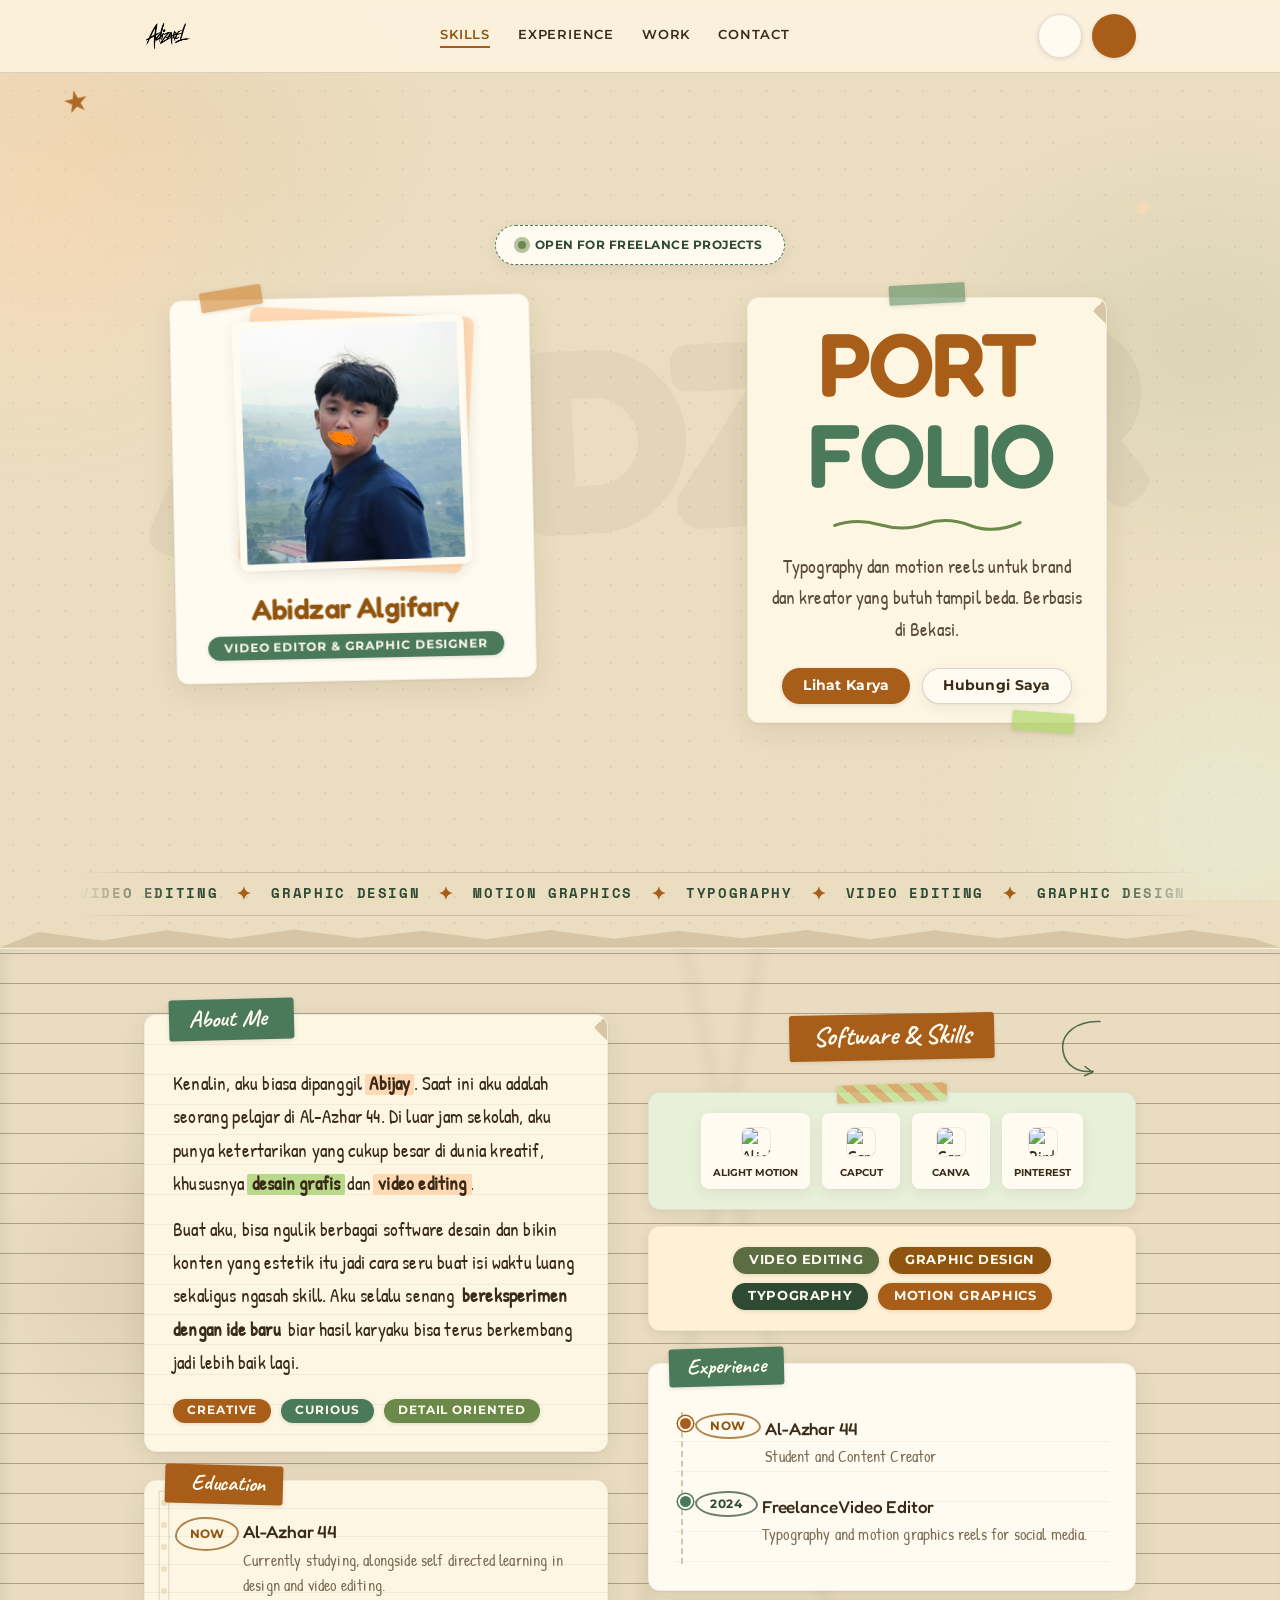
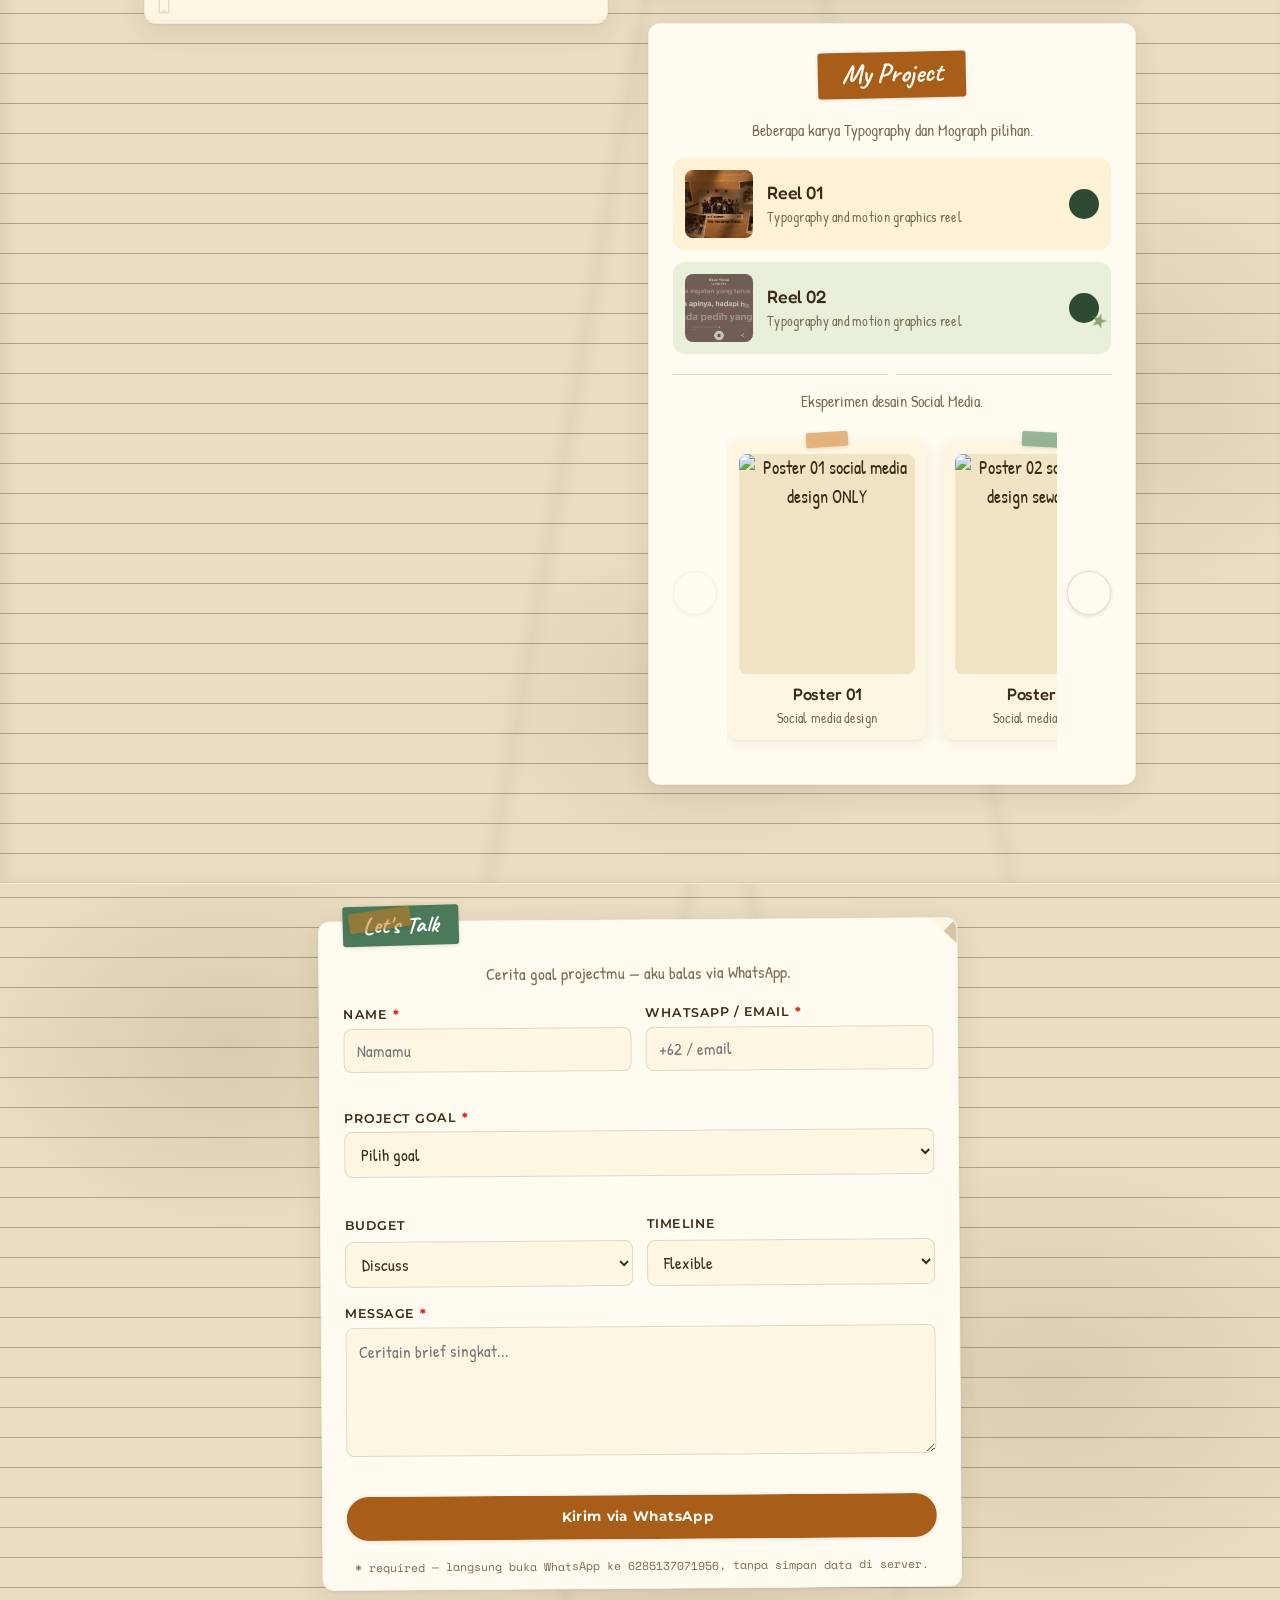
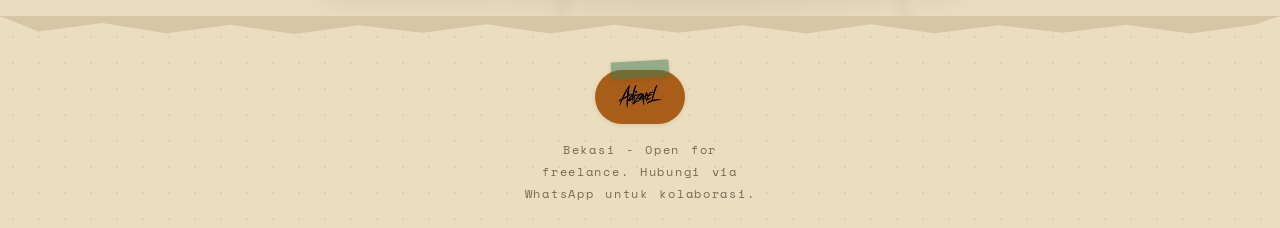
==== index.html @ 6d703d77 "Added Poster 04 & 05" ====
<!DOCTYPE html>
<html lang="id">
<head>
    <meta charset="UTF-8">
    <meta name="viewport" content="width=device-width, initial-scale=1.0">
    <title>Portofolio | Abidzar Algifary - Video Editor & Graphic Designer</title>
    <meta name="description" content="Abidzar Algifary (Abijay) - Video Editor & Graphic Designer, pelajar Al-Azhar 44. Portofolio typography, motion graphics, dan desain grafis. Open for freelance projects.">
    <meta name="theme-color" content="#EFE1C2">
    <meta property="og:title" content="Abidzar Algifary - Video Editor & Graphic Designer">
    <meta property="og:description" content="Typography, motion graphics, dan desain grafis pilihan oleh Abidzar Algifary.">
    <meta property="og:image" content="Asset/IMG_4270.jpeg">
    <meta property="og:type" content="website">

    <link rel="preconnect" href="https://fonts.googleapis.com">
    <link rel="preconnect" href="https://fonts.gstatic.com" crossorigin>
    <link href="https://fonts.googleapis.com/css2?family=Fredoka:wght@500;600;700&family=Caveat:wght@600;700&family=Patrick+Hand&family=Montserrat:wght@600;700;800&family=Space+Mono:wght@400;700&display=swap" rel="stylesheet">
    <script src="https://unpkg.com/@phosphor-icons/web"></script>
    <link rel="stylesheet" href="style.css">
    <link rel="preload" as="image" href="Asset/IMG_4270.jpeg" fetchpriority="high">
    <script>
    (function(){
      try{
        var stored = localStorage.getItem('adizarel-theme');
        var sysDark = window.matchMedia('(prefers-color-scheme: dark)').matches;
        var theme = stored || (sysDark ? 'dark' : 'light');
        document.documentElement.setAttribute('data-theme', theme);
        var meta = document.querySelector('meta[name="theme-color"]');
        if(meta) meta.setAttribute('content', theme === 'dark' ? '#1A1814' : '#EFE1C2');
      }catch(e){}
    })();
    </script>
</head>
<body>
    <a href="#main" class="skip-link">Lewati ke konten utama</a>
    <div id="navSentinel" aria-hidden="true"></div>

    <!-- NAVIGATION -->
    <header class="site-nav" id="siteNav">
        <div class="nav-inner">
            <a href="#hero" class="nav-logo" aria-label="Beranda Adizarel"><img src="Asset/logo.png" alt="Adizarel" width="120" height="28" loading="eager" decoding="async"></a>
            <nav class="nav-links" aria-label="Navigasi utama">
                <a href="#skills" class="nav-link active" data-nav="skills">Skills</a>
                <a href="#experience" class="nav-link" data-nav="experience">Experience</a>
                <a href="#work" class="nav-link" data-nav="work">Work</a>
                <a href="#contact" class="nav-link" data-nav="contact">Contact</a>
            </nav>
            <div class="nav-actions">
                <button class="theme-toggle" id="themeToggle" type="button" aria-label="Toggle dark mode" aria-pressed="false">
                    <i class="ph ph-moon icon-moon" aria-hidden="true"></i>
                    <i class="ph ph-sun icon-sun" aria-hidden="true"></i>
                </button>
                <a class="nav-contact-btn" href="https://wa.me/6285137071956" target="_blank" rel="noopener noreferrer" aria-label="Chat on WhatsApp">
                    <i class="ph-fill ph-whatsapp-logo" aria-hidden="true"></i>
                </a>
            </div>
        </div>
    </header>

    <!-- HERO -->
    <section class="hero" id="hero" aria-labelledby="heroTitle">
        <div class="hero-bg-text" aria-hidden="true">ABIDZAR</div>
        <span class="deco-star deco-star-a" aria-hidden="true"></span>
        <span class="deco-star deco-star-hero" aria-hidden="true"></span>

        <div class="hero-badge"><span class="pulse-dot" aria-hidden="true"></span><span>Open for Freelance Projects</span></div>

        <div class="hero-inner">
            <div class="profile-card">
                <i class="ph-fill ph-paperclip deco-paperclip" aria-hidden="true"></i>
                <div class="photo-layers">
                    <div class="photo-frame frame-1" aria-hidden="true"></div>
                    <div class="photo-frame frame-3">
                        <img src="Asset/IMG_4270.jpeg" alt="Abidzar Algifary, Video Editor dan Graphic Designer" width="208" height="224" fetchpriority="high" decoding="async">
                    </div>
                </div>
                <div class="profile-info">
                    <h2 class="profile-name">Abidzar Algifary</h2>
                    <p class="profile-role">Video Editor & Graphic Designer</p>
                </div>
                <div class="tape-deco" aria-hidden="true"></div>
            </div>

            <div class="portfolio-card">
                <i class="ph-fill ph-push-pin deco-pushpin portfolio-pin" aria-hidden="true"></i>
                <div class="title-tape tape-tl" aria-hidden="true"></div>
                <h1 class="hero-title" id="heroTitle">
                    <span class="line1">PORT</span>
                    <span class="line2">FOLIO</span>
                </h1>
                <svg class="title-underline" viewBox="0 0 320 24" preserveAspectRatio="none" aria-hidden="true">
                    <path d="M4 14 Q 40 4, 80 13 T 156 12 T 232 14 T 316 10" />
                </svg>
                <p class="hero-sub">Typography dan motion reels untuk brand dan kreator yang butuh tampil beda. Berbasis di Bekasi.</p>
                <div class="hero-ctas">
                    <a href="#work" class="btn btn-primary">Lihat Karya</a>
                    <a href="https://wa.me/6285137071956" target="_blank" rel="noopener noreferrer" class="btn btn-ghost">Hubungi Saya</a>
                </div>
                <span class="corner-fold" aria-hidden="true"></span>
                <div class="tape-deco portfolio-tape" aria-hidden="true"></div>
            </div>
        </div>
    </section>

    <!-- SKILL MARQUEE - lives UNDER hero, not inside (pre-flight compliant) -->
    <div class="hero-marquee" aria-label="Daftar keahlian" role="region">
        <div class="marquee-track" aria-hidden="true">
            <span>Video Editing</span><span class="dot">✦</span>
            <span>Graphic Design</span><span class="dot">✦</span>
            <span>Motion Graphics</span><span class="dot">✦</span>
            <span>Typography</span><span class="dot">✦</span>
            <span>Video Editing</span><span class="dot">✦</span>
            <span>Graphic Design</span><span class="dot">✦</span>
            <span>Motion Graphics</span><span class="dot">✦</span>
            <span>Typography</span><span class="dot">✦</span>
            <span>Video Editing</span><span class="dot">✦</span>
            <span>Graphic Design</span><span class="dot">✦</span>
            <span>Motion Graphics</span><span class="dot">✦</span>
            <span>Typography</span><span class="dot">✦</span>
        </div>
    </div>

    <div class="torn-divider" aria-hidden="true"></div>

    <!-- LINED PAPER CONTENT - second section with loose-leaf background -->
    <section class="lined-paper" aria-label="Portfolio content">
    <main id="main" class="main-grid">
        <!-- KOLOM KIRI -->
        <div class="left-col">
            <section class="about-section" id="about" aria-labelledby="aboutHeading">
                <div class="about-paper">
                    <span class="corner-fold" aria-hidden="true"></span>
                    <h2 class="about-heading" id="aboutHeading">About Me <i class="ph-fill ph-pencil-simple" aria-hidden="true"></i></h2>
                    <div class="about-bio">
                        <p>Kenalin, aku biasa dipanggil <strong>Abijay</strong>. Saat ini aku adalah seorang pelajar di Al-Azhar 44. Di luar jam sekolah, aku punya ketertarikan yang cukup besar di dunia kreatif, khususnya <strong>desain grafis</strong> dan <strong>video editing</strong>.</p>
                        <p>Buat aku, bisa ngulik berbagai software desain dan bikin konten yang estetik itu jadi cara seru buat isi waktu luang sekaligus ngasah skill. Aku selalu senang <strong>bereksperimen dengan ide baru</strong> biar hasil karyaku bisa terus berkembang jadi lebih baik lagi.</p>
                    </div>
                    <div class="sticker-rail" aria-label="Karakter">
                        <span class="sticker">Creative</span>
                        <span class="sticker">Curious</span>
                        <span class="sticker">Detail oriented</span>
                    </div>
                </div>
            </section>

            <section class="education-section" id="education" aria-labelledby="eduHeading">
                <div class="edu-card">
                    <i class="ph-fill ph-push-pin deco-pushpin" aria-hidden="true"></i>
                    <h3 class="edu-heading" id="eduHeading"><i class="ph-fill ph-graduation-cap" aria-hidden="true"></i> Education</h3>
                    <div class="edu-item">
                        <span class="year">Now</span>
                        <div class="edu-detail">
                            <h5>Al-Azhar 44</h5>
                            <p>Currently studying, alongside self directed learning in design and video editing.</p>
                        </div>
                    </div>
                </div>
            </section>
        </div>

        <!-- KOLOM KANAN -->
        <div class="right-col">
            <section class="skills-section" id="skills" aria-labelledby="skillsHeading">
                <svg class="doodle-arrow-skills" viewBox="0 0 90 110" aria-hidden="true">
                    <path d="M78 6 C 40 4, 8 26, 14 58 C 18 82, 40 96, 66 92" />
                    <path d="M52 84 L 65 94 L 51 100" />
                </svg>
                <h2 class="section-title" id="skillsHeading">Software & Skills</h2>
                <div class="skills-bubbles">
                    <span class="washi-strip washi-strip-skills" aria-hidden="true"></span>
                    <div class="bubble bubble-software">
                        <div class="soft-item">
                            <div class="soft-icon"><img src="https://is1-ssl.mzstatic.com/image/thumb/Purple221/v4/8c/3b/7c/8c3b7ce9-68ef-ca83-9be6-8a4d3a54fbd3/AppIcon-0-0-1x_U007emarketing-0-5-0-0-0-0-85-220.png/512x512bb.jpg" alt="Alight Motion" width="28" height="28" loading="lazy" decoding="async"></div>
                            <span>Alight Motion</span>
                        </div>
                        <div class="soft-item">
                            <div class="soft-icon"><img src="https://is1-ssl.mzstatic.com/image/thumb/Purple211/v4/84/54/a1/8454a15f-5543-6c27-e18e-bf31712c9410/AppIcon-0-0-1x_U007emarketing-0-8-0-85-220.png/512x512bb.jpg" alt="CapCut" width="28" height="28" loading="lazy" decoding="async"></div>
                            <span>CapCut</span>
                        </div>
                        <div class="soft-item">
                            <div class="soft-icon"><img src="https://is1-ssl.mzstatic.com/image/thumb/Purple221/v4/78/26/b6/7826b612-9973-e381-1b11-f7fe8ec24f4e/AppIcon-0-0-1x_U007epad-0-11-0-85-220.png/512x512bb.jpg" alt="Canva" width="28" height="28" loading="lazy" decoding="async"></div>
                            <span>Canva</span>
                        </div>
                        <div class="soft-item">
                            <div class="soft-icon"><img src="https://is1-ssl.mzstatic.com/image/thumb/Purple221/v4/ad/6d/aa/ad6daaaf-2e46-7dec-0ee6-0e82251c35fb/AppIcon-0-0-1x_U007epad-0-1-0-0-0-85-220.png/512x512bb.jpg" alt="Pinterest" width="28" height="28" loading="lazy" decoding="async"></div>
                            <span>Pinterest</span>
                        </div>
                    </div>
                    <div class="bubble bubble-skill">
                        <span class="skill-tag tag-green-mid">Video Editing</span>
                        <span class="skill-tag tag-orange-deep">Graphic Design</span>
                        <span class="skill-tag tag-green-deep">Typography</span>
                        <span class="skill-tag tag-orange">Motion Graphics</span>
                    </div>
                </div>
            </section>

            <section class="experience-section" id="experience" aria-labelledby="expHeading">
                <div class="clipboard">
                    <div class="board-inner">
                        <h2 class="board-heading" id="expHeading">Experience</h2>
                        <div class="experience-list">
                            <div class="exp-item">
                                <span class="exp-year">Now</span>
                                <div class="exp-desc">
                                    <h5>Al-Azhar 44</h5>
                                    <p>Student and Content Creator</p>
                                </div>
                            </div>
                            <div class="exp-item">
                                <span class="exp-year">2024</span>
                                <div class="exp-desc">
                                    <h5>Freelance Video Editor</h5>
                                    <p>Typography and motion graphics reels for social media.</p>
                                </div>
                            </div>
                        </div>
                    </div>
                </div>
            </section>

            <section class="work-section" id="work" aria-labelledby="workHeading">
                <span class="deco-star deco-star-b" aria-hidden="true"></span>
                <div class="work-stack">
                    <h2 class="section-title" id="workHeading">My Project</h2>
                    <p class="work-sub">Beberapa karya Typography dan Mograph pilihan.</p>

                    <a class="work-entry tint-orange" href="https://www.instagram.com/reel/DZ91lYPSzGQ/?igsh=MTM0b3F3dnptODZ0eQ==" target="_blank" rel="noopener noreferrer" aria-label="Buka Reel 01 di Instagram">
                        <div class="work-thumb">
                            <img src="Asset/quality_restoration_20260708092438672.png" alt="Thumbnail Reel 01 dengan tipografi bergerak" width="68" height="68" loading="lazy">
                            <div class="play-mark" aria-hidden="true"><i class="ph-fill ph-play"></i></div>
                        </div>
                        <div class="work-info">
                            <h5>Reel 01</h5>
                            <p>Typography and motion graphics reel</p>
                        </div>
                        <div class="work-go" aria-hidden="true"><i class="ph-bold ph-arrow-up-right"></i></div>
                    </a>

                    <a class="work-entry tint-army" href="https://www.instagram.com/reel/DRuWwDMkt60/?igsh=MTFzaDU4YmZkZDhsdQ==" target="_blank" rel="noopener noreferrer" aria-label="Buka Reel 02 di Instagram">
                        <div class="work-thumb">
                            <img src="Asset/quality_restoration_20260708093216566.png" alt="Thumbnail Reel 02 dengan tipografi bergerak" width="68" height="68" loading="lazy">
                            <div class="play-mark" aria-hidden="true"><i class="ph-fill ph-play"></i></div>
                        </div>
                        <div class="work-info">
                            <h5>Reel 02</h5>
                            <p>Typography and motion graphics reel</p>
                        </div>
                        <div class="work-go" aria-hidden="true"><i class="ph-bold ph-arrow-up-right"></i></div>
                    </a>

                    <div class="stack-divider" aria-hidden="true"></div>
                    <p class="work-sub">Eksperimen desain Social Media.</p>

                    <div class="poster-gallery-wrap">
                        <button type="button" class="gallery-arrow gallery-prev" aria-label="Previous poster"><i class="ph-bold ph-caret-left" aria-hidden="true"></i></button>
                        <div class="poster-gallery" id="posterGallery" role="list" aria-label="Galeri poster">
                            <button type="button" class="poster-card tint-cream" role="listitem" aria-label="Perbesar Poster 01">
                                <span class="mini-tape" aria-hidden="true"></span>
                                <div class="work-thumb"><img src="Asset/ONLY.png" alt="Poster 01 social media design ONLY" width="200" height="250" loading="lazy"></div>
                                <div class="work-info">
                                    <h5>Poster 01</h5>
                                    <p>Social media design</p>
                                </div>
                            </button>
                            <button type="button" class="poster-card tint-orange" role="listitem" aria-label="Perbesar Poster 02">
                                <span class="mini-tape" aria-hidden="true"></span>
                                <div class="work-thumb"><img src="Asset/SEWA_MOBIL.png" alt="Poster 02 social media design sewa mobil" width="200" height="250" loading="lazy"></div>
                                <div class="work-info">
                                    <h5>Poster 02</h5>
                                    <p>Social media design</p>
                                </div>
                            </button>
                            <button type="button" class="poster-card tint-army" role="listitem" aria-label="Perbesar Poster 03">
                                <span class="mini-tape" aria-hidden="true"></span>
                                <div class="work-thumb"><img src="Asset/SEAN.png" alt="Poster 03 social media design SEAN" width="200" height="250" loading="lazy"></div>
                                <div class="work-info">
                                    <h5>Poster 03</h5>
                                    <p>Social media design</p>
                                </div>
                            </button>
                            <button type="button" class="poster-card tint-cream" role="listitem" aria-label="Perbesar Poster 04">
                                <span class="mini-tape" aria-hidden="true"></span>
                                <div class="work-thumb"><img src="Asset/Arap.png" alt="Poster 04 social media design dengan tipografi Arap" width="200" height="250" loading="lazy"></div>
                                <div class="work-info">
                                    <h5>Poster 04</h5>
                                    <p>Social media design</p>
                                </div>
                            </button>
                            <button type="button" class="poster-card tint-orange" role="listitem" aria-label="Perbesar Poster 05">
                                <span class="mini-tape" aria-hidden="true"></span>
                                <div class="work-thumb"><img src="Asset/quality_restoration_20260707183213934.jpeg" alt="Poster 05 social media design" width="200" height="250" loading="lazy"></div>
                                <div class="work-info">
                                    <h5>Poster 05</h5>
                                    <p>Social media design</p>
                                </div>
                            </button>
                        </div>
                        <button type="button" class="gallery-arrow gallery-next" aria-label="Next poster"><i class="ph-bold ph-caret-right" aria-hidden="true"></i></button>
                    </div>
                </div>
            </section>
        </div>
    </main>
    </section>

    <!-- CONTACT - second-last, WhatsApp handoff -->
    <section class="contact-section" id="contact" aria-labelledby="contactHeading">
        <div class="contact-card">
            <span class="corner-fold" aria-hidden="true"></span>
            <h2 class="contact-heading" id="contactHeading">Let's Talk</h2>
            <p class="contact-sub">Cerita goal projectmu — aku balas via WhatsApp.</p>
            <form id="contactForm" novalidate>
                <div class="form-row">
                    <label class="form-field"><span class="field-label">Name <span class="required" aria-hidden="true">*</span></span>
                        <input type="text" name="name" required autocomplete="name" placeholder="Namamu">
                        <span class="field-error" data-error="name"></span>
                    </label>
                    <label class="form-field"><span class="field-label">WhatsApp / Email <span class="required" aria-hidden="true">*</span></span>
                        <input type="text" name="contact" required autocomplete="tel" placeholder="+62 / email">
                        <span class="field-error" data-error="contact"></span>
                    </label>
                </div>
                <label class="form-field"><span class="field-label">Project Goal <span class="required" aria-hidden="true">*</span></span>
                    <select name="goal" required>
                        <option value="">Pilih goal</option>
                        <option>Video Editing</option>
                        <option>Graphic Design</option>
                        <option>Typography</option>
                        <option>Motion Graphics</option>
                        <option>Other</option>
                    </select>
                    <span class="field-error" data-error="goal"></span>
                </label>
                <div class="form-row">
                    <label class="form-field">Budget
                        <select name="budget">
                            <option value="Discuss">Discuss</option>
                            <option>&lt; 1jt</option>
                            <option>1 - 3jt</option>
                            <option>3 - 5jt</option>
                            <option>5jt+</option>
                        </select>
                    </label>
                    <label class="form-field">Timeline
                        <select name="timeline">
                            <option>Flexible</option>
                            <option>ASAP</option>
                            <option>1 - 2 weeks</option>
                            <option>1 month</option>
                        </select>
                    </label>
                </div>
                <label class="form-field"><span class="field-label">Message <span class="required" aria-hidden="true">*</span></span>
                    <textarea name="message" required maxlength="1000" rows="4" placeholder="Ceritain brief singkat..."></textarea>
                    <span class="field-error" data-error="message"></span>
                </label>
                <button type="submit" class="btn btn-primary contact-submit">Kirim via WhatsApp <i class="ph-bold ph-paper-plane-tilt" aria-hidden="true"></i></button>
                <p class="form-footnote">* required — langsung buka WhatsApp ke 6285137071956, tanpa simpan data di server.</p>
                <div class="form-status" id="formStatus" aria-live="polite"></div>
            </form>
            <div class="tape-deco contact-tape" aria-hidden="true"></div>
        </div>
    </section>

    <div class="torn-divider torn-divider-flip" aria-hidden="true"></div>

    <footer class="site-footer">
        <a href="https://wa.me/6285137071956" target="_blank" rel="noopener noreferrer" class="footer-stamp" aria-label="Adizarel - Chat on WhatsApp">
            <span class="footer-tape" aria-hidden="true"></span>
            <img src="Asset/logo.png" alt="Adizarel" width="120" height="28" loading="lazy" decoding="async">
        </a>
        <p class="footer-copy">Bekasi - Open for freelance. Hubungi via WhatsApp untuk kolaborasi.</p>
    </footer>

    <div class="poster-lightbox" id="posterLightbox" aria-hidden="true" role="dialog" aria-modal="true" aria-label="Poster preview">
        <div class="lightbox-backdrop" data-close="true"></div>
        <div class="lightbox-card" role="document">
            <button type="button" class="lightbox-close" aria-label="Tutup preview"><i class="ph-bold ph-x" aria-hidden="true"></i></button>
            <div class="lightbox-media"><img id="lightboxImg" alt="" width="800" height="1000"></div>
            <div class="lightbox-info"><h4 id="lightboxTitle"></h4><p id="lightboxDesc"></p></div>
        </div>
    </div>

    <script src="script.js"></script>
</body>
</html>
---- style.css ----
/* ==================================================================
   ADIZAREL - PORTFOLIO v12.0 (Anti-Slop Compliant)
   Design Read: solo creative portfolio (video editor / graphic
   designer, student) for freelance clients & hiring scouts,
   with a playful scrapbook / craft language, leaning toward
   native CSS + Phosphor + kraft palette + restrained motion.

   Dials: DESIGN_VARIANCE 8 / MOTION_INTENSITY 5 / VISUAL_DENSITY 3
   Stack: native CSS (no framework), Phosphor icons, motion via
   CSS transforms/opacity + IntersectionObserver (no scroll listeners)

    Palette lock: one accent = amber #A85E18 (saturation 76%, locked, AA 4.83:1 on white, 3.79:1 on kraft for large type).
    Accent decorative tint #CC7A21 retained only as translucent tape, same hue family.
   Supporting neutrals: emerald/sage only as supporting, not accent.
   Shape lock: cards 12px, pills 999px, soft 8px - documented & locked.
   Theme lock: light default, dark via prefers-color-scheme (no section flips).
   ================================================================== */
:root {
    --kraft: #EBDDC0;
    --kraft-dark: #D6C6A6;
    --paper-white: #FFFBF0;
    --paper-cream: #FDF6E3;
    --board-tan: #F1E4C4;
    --ink: #3A2A18;
    --muted: #7A6A52;
    --muted-strong: #5C4E38;

    /* ACCENT LOCK - single accent, used everywhere interactive (WCAG AA verified) */
    --accent: #A85E18;
    --accent-dark: #8F540F;
    --accent-soft: #FFF1D6;
    --accent-hover: #7A470D;
    --accent-bright: #CC7A21;

    /* supporting - not accents, muted sage/emerald for depth only */
    --sage: #9CAF88;
    --sage-dark: #5A6E42;
    --lime: #B8D98A;
    --lime-dark: #6B8A4A;
    --emerald: #4A7A5A;
    --emerald-dark: #2E4A32;
    --green-pale: #E8F0DA;
    --peach: #FFD9B3;

    --shadow-card: 0 8px 28px rgba(58, 42, 24, .09), 0 1px 3px rgba(58,42,24,.06);
    --shadow-card-sm: 0 4px 14px rgba(58, 42, 24, .07), 0 1px 2px rgba(58,42,24,.04);
    --shadow-tape: 0 1px 4px rgba(58, 42, 24, .14);

    /* shape lock */
    --r-card: 12px;
    --r-soft: 8px;
    --r-pill: 999px;

    --font-display: 'Fredoka', sans-serif;
    --font-hand: 'Caveat', cursive;
    --font-label: 'Montserrat', sans-serif;
    --font-body: 'Patrick Hand', cursive;
    --font-mono: 'Space Mono', monospace;
    --ease: cubic-bezier(.22, .8, .24, 1);
    --ease-smooth: cubic-bezier(.16, 1, .3, 1);
}

/* manual dark mode - via toggle */
[data-theme="dark"] {
    --kraft: #1A1814;
    --kraft-dark: #2A261E;
    --paper-white: #232019;
    --paper-cream: #28251E;
    --board-tan: #2E2B22;
    --ink: #F5F1E6;
    --muted: #B8AFA0;
    --muted-strong: #D6CFC0;
    --accent-soft: #3A2A14;
    --green-pale: #232B1E;
    --peach: #3A2A14;
    --shadow-card: 0 10px 26px rgba(0,0,0,.45);
    --shadow-card-sm: 0 6px 16px rgba(0,0,0,.35);
    --shadow-tape: 0 2px 8px rgba(0,0,0,.4);
}
[data-theme="dark"] body {
    background-image:
        radial-gradient(rgba(245,241,230,.06) 1.2px, transparent 1.2px),
        radial-gradient(ellipse 560px 340px at 8% 4%, rgba(204,122,33,.12), transparent 60%),
        radial-gradient(ellipse 520px 380px at 94% 10%, rgba(62,125,80,.14), transparent 60%);
}
[data-theme="dark"] .site-nav { background: rgba(26,24,20,.92); border-bottom-color: rgba(245,241,230,.12); }
[data-theme="dark"] .nav-logo { color: #F5F1E6; }
[data-theme="dark"] .nav-link { color: #F5F1E6; }
[data-theme="dark"] .hero::before { background: rgba(204,122,33,.22); }
[data-theme="dark"] .hero::after { background: rgba(62,125,80,.18); }

/* system dark mode - only when user has not chosen manually */
@media (prefers-color-scheme: dark) {
    :root:not([data-theme]) {
        --kraft: #1A1814;
        --kraft-dark: #2A261E;
        --paper-white: #232019;
        --paper-cream: #28251E;
        --board-tan: #2E2B22;
        --ink: #F5F1E6;
        --muted: #B8AFA0;
        --muted-strong: #D6CFC0;
        --accent-soft: #3A2A14;
        --green-pale: #232B1E;
        --peach: #3A2A14;
        --shadow-card: 0 10px 26px rgba(0,0,0,.45);
        --shadow-card-sm: 0 6px 16px rgba(0,0,0,.35);
        --shadow-tape: 0 2px 8px rgba(0,0,0,.4);
    }
    :root:not([data-theme]) body {
        background-image:
            radial-gradient(rgba(245,241,230,.06) 1.2px, transparent 1.2px),
            radial-gradient(ellipse 560px 340px at 8% 4%, rgba(204,122,33,.12), transparent 60%),
            radial-gradient(ellipse 520px 380px at 94% 10%, rgba(62,125,80,.14), transparent 60%);
    }
    :root:not([data-theme]) .site-nav { background: rgba(26,24,20,.92); border-bottom-color: rgba(245,241,230,.12); }
    :root:not([data-theme]) .nav-logo { color: #F5F1E6; }
    :root:not([data-theme]) .nav-link { color: #F5F1E6; }
    :root:not([data-theme]) .hero::before { background: rgba(204,122,33,.22); }
    :root:not([data-theme]) .hero::after { background: rgba(62,125,80,.18); }
}

* { margin: 0; padding: 0; box-sizing: border-box; }
html {
    scroll-behavior: smooth;
    width: 100%;
    font-size: 100%;
    -webkit-text-size-adjust: 100%;
    text-size-adjust: 100%;
    font-optical-sizing: auto;
    font-kerning: normal;
    font-variant-ligatures: common-ligatures;
    text-rendering: optimizeLegibility;
}
body {
    font-family: var(--font-body);
    background-color: var(--kraft);
    background-image:
        radial-gradient(rgba(59, 42, 22, .07) 1.2px, transparent 1.2px),
        radial-gradient(ellipse 560px 340px at 8% 4%, rgba(204,122,33,.09), transparent 60%),
        radial-gradient(ellipse 520px 380px at 94% 10%, rgba(62,125,80,.09), transparent 60%);
    background-size: 26px 26px, auto, auto;
    background-repeat: repeat, no-repeat, no-repeat;
    color: var(--ink);
    line-height: 1.65;
    position: relative;
    -webkit-font-smoothing: antialiased;
}
a { text-decoration: none; color: inherit; }
img { max-width: 100%; height: auto; display: block; }
:focus-visible { outline: 2px dashed var(--accent); outline-offset: 3px; }

/* skip link */
.skip-link {
    position: absolute; left: -9999px; top: 12px;
    background: var(--ink); color: var(--paper-white);
    padding: 8px 14px; border-radius: var(--r-soft);
    font-family: var(--font-label); font-size: .8rem; font-weight: 700;
    z-index: 9999;
}
.skip-link:focus { left: 12px; }

/* sentinel for nav shadow via IntersectionObserver (no scroll listener) */
#navSentinel { position: absolute; top: 80px; height: 1px; width: 100%; pointer-events: none; }

/* deco */
.deco-star {
    position: absolute;
    clip-path: polygon(50% 0%, 61% 35%, 98% 35%, 68% 57%, 79% 91%, 50% 70%, 21% 91%, 32% 57%, 2% 35%, 39% 35%);
    filter: drop-shadow(1px 2px 0 rgba(59, 42, 22, .2));
    pointer-events: none; z-index: 2; opacity: .9;
}
.deco-star-a { width: 24px; height: 24px; background: var(--accent); top: 10%; left: 5%; transform: rotate(-12deg); }
.deco-star-b { width: 16px; height: 16px; background: var(--lime-dark); top: 38%; right: 6%; transform: rotate(18deg); opacity: .75; }
.deco-star-hero { width: 20px; height: 20px; background: var(--peach); top: 22%; right: 10%; transform: rotate(14deg); opacity: .65; }
.hero-bg-text {
    position: absolute; top: 48%; left: 50%; transform: translate(-50%, -50%) rotate(-3deg);
    font-family: var(--font-display); font-weight: 800; font-size: clamp(7rem, 22vw, 15rem);
    line-height: 0.9; letter-spacing: -0.045em; color: rgba(59,42,22,0.045);
    white-space: nowrap; pointer-events: none; user-select: none; z-index: 0;
    text-transform: uppercase;
}
[data-theme="dark"] .hero-bg-text { color: rgba(245,241,230,0.035); }
@media (prefers-color-scheme: dark) { :root:not([data-theme]) .hero-bg-text { color: rgba(245,241,230,0.035); } }
.deco-paperclip {
    position: absolute; top: -14px; right: 22px;
    font-size: 1.9rem; color: var(--muted);
    transform: rotate(18deg);
    filter: drop-shadow(1px 2px 1px rgba(59,42,22,.3)); z-index: 6;
}
.deco-pushpin {
    position: absolute; top: -13px; left: 24px;
    font-size: 1.75rem; color: var(--accent-dark);
    transform: rotate(-8deg);
    filter: drop-shadow(1px 2px 1px rgba(59,42,22,.3)); z-index: 6;
}
.doodle-arrow-skills {
    position: absolute; top: 4px; right: 6%;
    width: 52px; height: auto; z-index: 3; pointer-events: none; opacity: .8; overflow: visible;
}
.doodle-arrow-skills path {
    fill: none; stroke: var(--emerald-dark); stroke-width: 2.6; stroke-linecap: round; stroke-linejoin: round;
}
.washi-strip {
    position: absolute; top: -8px; left: 50%;
    transform: translateX(-50%) rotate(-2deg);
    width: 110px; height: 18px;
    background: repeating-linear-gradient(45deg, rgba(204,122,33,.5) 0 8px, rgba(169,214,92,.45) 8px 16px);
    box-shadow: var(--shadow-tape); border-radius: 2px; z-index: 3;
}
.footer-tape {
    position: absolute; top: -9px; left: 50%;
    transform: translateX(-50%) rotate(-3deg);
    width: 58px; height: 17px; background: rgba(62,125,80,.5);
    border-radius: 2px; box-shadow: var(--shadow-tape);
}
.corner-fold {
    position: absolute; top: 0; right: 0;
    width: 26px; height: 26px;
    background: linear-gradient(135deg, var(--paper-cream) 50%, var(--kraft-dark) 50%);
    clip-path: polygon(100% 0%, 0% 0%, 100% 100%);
    box-shadow: -2px 2px 4px rgba(59,42,22,.18); z-index: 4; border-radius: 0 var(--r-card) 0 0;
}
.mini-tape {
    position: absolute; top: -8px; left: 50%;
    width: 42px; height: 15px;
    transform: translateX(-50%) rotate(-4deg);
    background: rgba(204,122,33,.55); box-shadow: var(--shadow-tape); border-radius: 2px; z-index: 5;
}
.poster-card:nth-child(2) .mini-tape { background: rgba(62,125,80,.55); transform: translateX(-50%) rotate(3deg); }
.poster-card:nth-child(3) .mini-tape { background: rgba(169,214,92,.6); transform: translateX(-50%) rotate(-2deg); }
.poster-card:nth-child(4) .mini-tape { background: rgba(204,122,33,.55); transform: translateX(-50%) rotate(2deg); }
.poster-card:nth-child(5) .mini-tape { background: rgba(62,125,80,.55); transform: translateX(-50%) rotate(-3deg); }
.torn-divider {
    position: relative; width: 100%; height: 22px; background: var(--kraft-dark);
    clip-path: polygon(0% 100%, 3% 30%, 8% 68%, 13% 22%, 18% 60%, 23% 18%, 28% 58%, 33% 24%,38% 62%, 43% 20%, 48% 60%, 53% 24%, 58% 58%, 63% 20%, 68% 62%,73% 22%, 78% 58%, 83% 24%, 88% 60%, 93% 20%, 98% 60%, 100% 100%);
    z-index: 1;
}
.torn-divider-flip { transform: scaleY(-1); margin-top: -1px; }

/* VINTAGE CRUMPLED PAPER - like image: aged kraft with dark horizontals, no red rule */
.lined-paper {
    position: relative;
    background-color: #E9DCC0;
    background-image:
        repeating-linear-gradient(0deg, transparent, transparent 29px, rgba(62, 48, 32, 0.68) 30px),
        radial-gradient(ellipse 420px 320px at 18% 22%, rgba(105, 85, 55, 0.13), transparent 58%),
        radial-gradient(ellipse 520px 380px at 82% 68%, rgba(90, 70, 40, 0.10), transparent 60%),
        radial-gradient(ellipse 360px 260px at 55% 88%, rgba(70, 50, 30, 0.07), transparent 62%),
        linear-gradient(100deg, transparent 0 48%, rgba(60, 45, 30, 0.04) 49%, transparent 50%),
        linear-gradient(78deg, transparent 0 62%, rgba(60, 45, 30, 0.035) 63%, transparent 64%);
    background-repeat: repeat, no-repeat, no-repeat, no-repeat, no-repeat, no-repeat;
    padding: 10px 0 18px;
    box-shadow: inset 0 1px 0 rgba(255,255,255,.55), inset 0 -1px 0 rgba(60,45,30,.08), inset 6px 0 12px rgba(90,70,40,.07);
}
[data-theme="dark"] .lined-paper {
    background-color: #2A2216;
    background-image:
        repeating-linear-gradient(0deg, transparent, transparent 29px, rgba(210, 190, 150, 0.32) 30px),
        radial-gradient(ellipse 420px 320px at 18% 22%, rgba(210, 190, 150, 0.06), transparent 58%),
        radial-gradient(ellipse 520px 380px at 82% 68%, rgba(180, 160, 120, 0.05), transparent 60%);
}
@media (prefers-color-scheme: dark) {
  :root:not([data-theme]) .lined-paper {
    background-color: #2A2216;
    background-image:
        repeating-linear-gradient(0deg, transparent, transparent 29px, rgba(210, 190, 150, 0.32) 30px),
        radial-gradient(ellipse 420px 320px at 18% 22%, rgba(210, 190, 150, 0.06), transparent 58%),
        radial-gradient(ellipse 520px 380px at 82% 68%, rgba(180, 160, 120, 0.05), transparent 60%);
  }
}

/* CONTACT - second-last, paper like second section (vintage crumpled) */
.contact-section {
    position: relative;
    background-color: #E9DCC0;
    background-image:
        repeating-linear-gradient(0deg, transparent, transparent 29px, rgba(62, 48, 32, 0.68) 30px),
        radial-gradient(ellipse 420px 320px at 18% 22%, rgba(105, 85, 55, 0.13), transparent 58%),
        radial-gradient(ellipse 520px 380px at 82% 68%, rgba(90, 70, 40, 0.10), transparent 60%),
        radial-gradient(ellipse 360px 260px at 55% 88%, rgba(70, 50, 30, 0.07), transparent 62%),
        linear-gradient(100deg, transparent 0 48%, rgba(60, 45, 30, 0.04) 49%, transparent 50%),
        linear-gradient(78deg, transparent 0 62%, rgba(60, 45, 30, 0.035) 63%, transparent 64%);
    background-repeat: repeat, no-repeat, no-repeat, no-repeat, no-repeat, no-repeat;
    padding: 36px 5% 28px;
    box-shadow: inset 0 1px 0 rgba(255,255,255,.55), inset 0 -1px 0 rgba(60,45,30,.08);
}
.contact-card {
    position: relative; background: var(--paper-white); border: 1px solid rgba(58,42,24,.06);
    border-radius: var(--r-card); box-shadow: var(--shadow-card); padding: 32px 24px 14px;
    transform: rotate(-0.4deg); max-width: 640px; margin: 0 auto;
}
[data-theme="dark"] .contact-section {
    background-color: #2A2216;
    background-image:
        repeating-linear-gradient(0deg, transparent, transparent 29px, rgba(210, 190, 150, 0.32) 30px),
        radial-gradient(ellipse 420px 320px at 18% 22%, rgba(210, 190, 150, 0.06), transparent 58%),
        radial-gradient(ellipse 520px 380px at 82% 68%, rgba(180, 160, 120, 0.05), transparent 60%);
}
@media (prefers-color-scheme: dark) {
  :root:not([data-theme]) .contact-section {
    background-color: #2A2216;
    background-image:
        repeating-linear-gradient(0deg, transparent, transparent 29px, rgba(210, 190, 150, 0.32) 30px),
        radial-gradient(ellipse 420px 320px at 18% 22%, rgba(210, 190, 150, 0.06), transparent 58%),
        radial-gradient(ellipse 520px 380px at 82% 68%, rgba(180, 160, 120, 0.05), transparent 60%);
  }
}
.contact-heading {
    position: absolute; top: -16px; left: 24px;
    font-family: var(--font-hand); font-weight: 700; font-size: 1.35rem; line-height: 1.1;
    color: #FFFFFF; background: var(--emerald); padding: 6px 20px 8px; border-radius: 3px;
    box-shadow: var(--shadow-tape); transform: rotate(-1.2deg);
}
.contact-sub { color: var(--muted); font-size: .95rem; margin: 8px 0 18px; text-align: center; }
#contactForm { display: flex; flex-direction: column; gap: 18px; }
.form-row { display: grid; grid-template-columns: 1fr 1fr; gap: 14px; }
.form-field { display: flex; flex-direction: column; gap: 6px; font-family: var(--font-label); font-size: .72rem; font-weight: 600; text-transform: uppercase; letter-spacing: .04em; color: var(--ink); }
.field-label { display: block; line-height: 1.2; }
.required { color: #D92D20; font-weight: 800; margin-left: 1px; }
.form-field input, .form-field select, .form-field textarea {
    font-family: var(--font-body); font-size: .96rem; font-weight: 400; text-transform: none; letter-spacing: 0; color: var(--ink);
    background: var(--paper-cream); border: 1.5px solid rgba(58,42,24,.14); border-radius: var(--r-soft);
    padding: 10px 12px; outline: none; transition: border-color .2s, box-shadow .2s;
}
.form-field input:focus, .form-field select:focus, .form-field textarea:focus { border-color: var(--accent); box-shadow: 0 0 0 3px rgba(168,94,24,.12); }
.form-field textarea { resize: vertical; min-height: 96px; line-height: 1.6; }
.field-error { font-family: var(--font-label); font-size: .68rem; font-weight: 600; color: #B42318; text-transform: none; letter-spacing: 0; min-height: 14px; }
.contact-submit { width: 100%; margin-top: 2px; justify-content: center; min-height: 44px; gap: 8px; }
.form-footnote { font-family: var(--font-mono); font-size: .66rem; color: var(--muted); margin-top: 0; text-align: center; line-height: 1.5; }
.form-status { font-family: var(--font-label); font-size: .82rem; font-weight: 600; text-align: center; margin-top: 0; min-height: 0; }
.form-status:empty { display: none; }
.form-status:not(:empty) { margin-top: 2px; min-height: 18px; }
.form-status.success { color: var(--emerald-dark); }
.form-status.error { color: #B42318; }
.contact-tape { top: auto; bottom: -10px; right: 24px; left: auto; background: rgba(204,122,33,.55); transform: rotate(3deg); }
[data-theme="dark"] .contact-card { border-color: rgba(245,241,230,.07); }
[data-theme="dark"] .form-field input, [data-theme="dark"] .form-field select, [data-theme="dark"] .form-field textarea { background: #2A261E; border-color: rgba(245,241,230,.12); color: var(--ink); }
@media (max-width: 640px) { .form-row { grid-template-columns: 1fr; } .contact-card { padding: 28px 16px 12px; } }
@media (max-width: 480px) { .contact-heading { font-size: 1.1rem; padding: 5px 14px 7px; left: 14px; } }

/* NAV - single line, max 72px height, strictly contained */
.site-nav {
    position: fixed; top: 0; left: 0; right: 0; z-index: 1000;
    background: rgba(251,242,220,.94);
    backdrop-filter: blur(8px); -webkit-backdrop-filter: blur(8px);
    border-bottom: 1px solid rgba(59,42,22,.16);
    transition: box-shadow .3s var(--ease);
}
.site-nav.scrolled { box-shadow: 0 4px 16px rgba(59,42,22,.1); }
.nav-inner {
    max-width: 1040px; margin: 0 auto;
    padding: 14px 5%;
    display: flex; align-items: center; justify-content: space-between; gap: 20px;
    min-height: 64px; max-height: 72px;
    flex-wrap: nowrap;
}
.nav-logo {
    display: flex; align-items: center; gap: 4px;
    white-space: nowrap; flex-shrink: 0; line-height: 0;
}
.nav-logo img { height: 36px; width: auto; display: block; object-fit: contain; transition: filter .25s; }
.nav-logo .dot { color: var(--accent); }
[data-theme="dark"] .nav-logo img { filter: brightness(0) invert(1); }
@media (prefers-color-scheme: dark) {
  :root:not([data-theme]) .nav-logo img { filter: brightness(0) invert(1); }
}
.nav-links { display: flex; gap: 28px; flex-wrap: nowrap; align-items: center; flex: 0 1 auto; min-width: 0; }
#about, #skills, #experience, #work, #contact { scroll-margin-top: 88px; }
.nav-link {
    font-family: var(--font-label); font-weight: 600; font-size: .76rem;
    text-transform: uppercase; letter-spacing: 0.06em;
    color: var(--ink); padding: 4px 0;
    border-bottom: 2px solid transparent;
    transition: color .25s; position: relative; white-space: nowrap;
    line-height: 1;
}
.nav-link::before {
    content: ''; position: absolute; bottom: -2px; left: 0;
    width: 0; height: 2px; background: var(--accent);
    transition: width .3s var(--ease);
}
.nav-link.active::before, .nav-link:hover::before { width: 100%; }
.nav-link.active, .nav-link:hover { color: var(--accent-dark); }
.nav-contact-btn {
    width: 44px; height: 44px; border-radius: 50%;
    background: var(--accent);
    color: #FFFDF8;
    display: flex; align-items: center; justify-content: center;
    font-size: 1.1rem; flex-shrink: 0;
    transition: transform .25s var(--ease), background .25s;
    box-shadow: var(--shadow-tape);
}
.nav-contact-btn:active { transform: scale(0.97); }

.nav-actions { display: flex; align-items: center; gap: 10px; flex-shrink: 0; }
.theme-toggle {
    width: 44px; height: 44px; border-radius: 50%;
    background: var(--paper-white);
    border: 1.5px solid rgba(59,42,22,.14);
    color: var(--ink);
    display: flex; align-items: center; justify-content: center;
    font-size: 1.1rem; cursor: pointer; flex-shrink: 0;
    transition: transform .25s var(--ease), background .25s, border-color .25s, color .25s;
    box-shadow: var(--shadow-tape);
}
.theme-toggle:active { transform: scale(0.97); }
.theme-toggle:focus-visible { outline: 2px dashed var(--accent); outline-offset: 2px; }
.theme-toggle .icon-sun { display: none; }
.theme-toggle .icon-moon { display: block; }
[data-theme="dark"] .theme-toggle { background: #232019; border-color: rgba(245,241,230,.14); color: #F5F1E6; }
[data-theme="dark"] .theme-toggle:hover { background: #2E2B22; }
[data-theme="dark"] .theme-toggle .icon-moon { display: none; }
[data-theme="dark"] .theme-toggle .icon-sun { display: block; }

/* HERO - perfect first impression, fits viewport, balanced margins */
.hero {
    min-height: 100dvh;
    display: flex; flex-direction: column;
    align-items: center; justify-content: center;
    gap: 32px;
    padding: 96px 5% 48px;
    position: relative; overflow: hidden;
}
.hero::before, .hero::after {
    content: ''; position: absolute; border-radius: 50%;
    filter: blur(70px); z-index: -1; pointer-events: none;
}
.hero::before { width: 300px; height: 300px; background: var(--peach); opacity: .45; top: 8%; left: -110px; }
.hero::after { width: 320px; height: 320px; background: var(--green-pale); opacity: .55; bottom: -80px; right: -110px; }
.hero-inner {
    display: grid; grid-template-columns: 1fr 1fr;
    gap: 28px; align-items: start;
    max-width: 740px; margin: 0 auto; width: 100%;
    position: relative; z-index: 1;
}
.hero-badge {
    display: inline-flex; align-items: center; gap: 9px;
    background: var(--paper-white);
    border: 1.5px dashed var(--emerald);
    padding: 9px 22px; border-radius: var(--r-pill);
    box-shadow: var(--shadow-card-sm);
    font-family: var(--font-label); font-size: .68rem; font-weight: 700;
    color: var(--emerald-dark); text-transform: uppercase; letter-spacing: .04em;
    animation: heroFadeUp .7s var(--ease) both;
    position: relative; z-index: 2;
}
@media(min-width: 769px) {
  .profile-card { margin-bottom: 0; }
  .portfolio-card { margin-top: 0; }
}
.pulse-dot { width: 8px; height: 8px; border-radius: 50%; background: var(--lime-dark); position: relative; flex-shrink: 0; }
.pulse-dot::after {
    content: ''; position: absolute; inset: -4px; border-radius: 50%;
    background: var(--lime-dark); opacity: .5;
    animation: pulseDot 1.7s ease-out infinite;
}
@keyframes pulseDot { 0% { transform: scale(.5); opacity: .6; } 100% { transform: scale(2); opacity: 0; } }

/* marquee - continuous, outside hero, slid up */
.hero-marquee {
    width: 100%; max-width: 1040px; margin: -18px auto 0;
    overflow: hidden;
    border-top: 1px solid rgba(59,42,22,.18);
    border-bottom: 1px solid rgba(59,42,22,.18);
    padding: 12px 0;
    -webkit-mask-image: linear-gradient(90deg, transparent, #000 8%, #000 92%, transparent);
    mask-image: linear-gradient(90deg, transparent, #000 8%, #000 92%, transparent);
    transform: translateY(-10px);
}
.marquee-track { display: flex; align-items: center; width: max-content; gap: 18px; animation: marqueeScroll 22s linear infinite; will-change: transform; }
.marquee-track span {
    font-family: var(--font-mono); font-size: .78rem; font-weight: 700;
    color: var(--emerald-dark); text-transform: uppercase; letter-spacing: 0.12em; white-space: nowrap; line-height: 1;
}
.marquee-track span.dot { color: var(--accent); font-size: 1rem; }
@keyframes marqueeScroll { from { transform: translateX(0); } to { transform: translateX(-50%); } }
@keyframes heroFadeUp { from { opacity: 0; transform: translateY(16px); } to { opacity: 1; transform: translateY(0); } }
@keyframes heroFadeUpRotate { from { opacity: 0; transform: translateY(20px) rotate(-1.2deg); } to { opacity: 1; transform: translateY(0) rotate(-1.2deg); } }

/* natural paper edge - subtle border for tactile feel */
.profile-card, .portfolio-card, .about-paper, .edu-card, .bubble, .clipboard, .work-stack {
    border: 1px solid rgba(58,42,24,.06);
}
[data-theme="dark"] .profile-card, [data-theme="dark"] .portfolio-card, [data-theme="dark"] .about-paper, [data-theme="dark"] .edu-card, [data-theme="dark"] .bubble, [data-theme="dark"] .clipboard, [data-theme="dark"] .work-stack {
    border-color: rgba(245,241,230,.07);
}
@media (prefers-color-scheme: dark) {
  :root:not([data-theme]) .profile-card, :root:not([data-theme]) .portfolio-card, :root:not([data-theme]) .about-paper, :root:not([data-theme]) .edu-card, :root:not([data-theme]) .bubble, :root:not([data-theme]) .clipboard, :root:not([data-theme]) .work-stack {
    border-color: rgba(245,241,230,.07);
  }
}
/* profile card - bigger photo/name/role to fill card, not squashed */
.profile-card {
    position: relative; display: flex; flex-direction: column; align-items: center; justify-content: center;
    background: var(--paper-white); padding: 20px 20px 22px;
    border-radius: var(--r-card); box-shadow: var(--shadow-card);
    width: 100%; max-width: 340px; margin: 0 auto;
    animation: heroFadeUpRotate .7s var(--ease) .1s both;
    transform: rotate(-1.4deg);
    gap: 4px;
}
.profile-card:hover { transform: rotate(-0.6deg) translateY(-2px); }
.photo-layers { position: relative; width: 100%; max-width: 280px; aspect-ratio: 4 / 4.5; height: auto; margin: 0 auto 14px; }
.photo-frame { position: absolute; inset: 0; background: var(--paper-white); border-radius: var(--r-soft); box-shadow: var(--shadow-card-sm); }
.frame-1 { top: -6px; left: 8px; transform: rotate(4deg); background: var(--peach); }
.frame-3 { top: 0; left: 0; transform: rotate(-1deg); padding: 7px; }
.frame-3 img { width: 100%; height: 100%; object-fit: cover; object-position: center top; border-radius: 2px; }
.profile-info { text-align: center; display: flex; flex-direction: column; align-items: center; gap: 10px; width: 100%; margin-top: 6px; }
.profile-name {
    font-family: var(--font-display); font-weight: 600; font-size: 1.65rem;
    color: var(--accent-dark); line-height: 1.1; letter-spacing: -0.015em;
    font-optical-sizing: auto;
}
.profile-role {
    font-family: var(--font-label); font-size: .68rem; color: var(--paper-white);
    font-weight: 700; letter-spacing: 0.08em; text-transform: uppercase;
    background: var(--emerald); padding: 6px 16px;
    border-radius: var(--r-pill); box-shadow: var(--shadow-tape);
    white-space: nowrap;
    line-height: 1;
}
.tape-deco {
    position: absolute; top: -12px; left: 30px;
    width: 62px; height: 20px; background: rgba(204,122,33,.55);
    border-radius: 2px; transform: rotate(-8deg); z-index: 10; box-shadow: var(--shadow-tape);
}
.portfolio-tape {
    top: auto; bottom: -10px; right: 32px; left: auto;
    background: rgba(169, 214, 92, .62);
    transform: rotate(4deg);
}
.portfolio-pin { left: 18px; right: auto; top: -14px; transform: rotate(-7deg); }

/* portfolio card - duplicated from profile-card with variety - compact */
.portfolio-card {
    position: relative;
    display: flex; flex-direction: column; align-items: center; justify-content: center; text-align: center;
    background: var(--paper-cream); padding: 20px 20px 18px;
    border-radius: var(--r-card); box-shadow: var(--shadow-card);
    width: 100%; max-width: 340px; margin: 0 auto;
    transform: rotate(0.85deg);
    animation: heroFadeUp .7s var(--ease) .18s both;
    gap: 4px;
}
.portfolio-card:hover { transform: rotate(0.25deg) translateY(-2px); }

/* hero title - disciplined scale, max 2 lines, subtext max 20 words */
.hero-title-wrap {
    position: relative; text-align: center;
    padding: 12px 20px 4px;
    animation: heroFadeUp .7s var(--ease) .2s both;
    display: flex; flex-direction: column; align-items: center;
    transform: rotate(0.7deg);
}
.hero-title {
    font-family: var(--font-display); font-weight: 600;
    font-size: clamp(3.2rem, 8vw, 5.6rem);
    line-height: 1.02; text-transform: uppercase; letter-spacing: -0.025em;
    max-width: 100%;
    font-optical-sizing: auto;
    font-kerning: normal;
    text-wrap: balance;
}
.hero-title .line1, .hero-title .line2 { display: block; }
.hero-title .line1 { color: var(--accent); }
.hero-title .line2 { color: var(--emerald); margin-left: 6px; }
.title-tape {
    position: absolute; top: -14px; left: 50%;
    width: 76px; height: 20px; transform: translateX(-50%) rotate(-3deg);
    background: rgba(62,125,80,.5); border-radius: 2px; box-shadow: var(--shadow-tape); z-index: 2;
}
.title-underline { display: block; width: min(260px, 60%); height: 18px; margin: 10px auto 0; overflow: visible; }
.title-underline path { fill: none; stroke: var(--lime-dark); stroke-width: 4; stroke-linecap: round; }
.hero-sub {
    margin-top: 14px;
    font-family: var(--font-body);
    font-size: 1.02rem; line-height: 1.65;
    color: var(--muted-strong);
    max-width: 32ch;
    text-wrap: pretty;
    letter-spacing: 0.005em;
}
.hero-ctas { display: flex; gap: 12px; margin-top: 18px; flex-wrap: wrap; justify-content: center; }
.btn {
    font-family: var(--font-label); font-weight: 700; font-size: .78rem;
    letter-spacing: .02em; padding: 10px 20px;
    border-radius: var(--r-pill); display: inline-flex; align-items: center; justify-content: center;
    transition: transform .2s var(--ease), background .2s, box-shadow .2s, color .2s;
    white-space: nowrap; line-height: 1;
    border: 1.5px solid transparent;
}
.btn-primary { background: var(--accent); color: #FFFDF8; box-shadow: var(--shadow-tape); }
.btn-primary:hover { background: var(--accent-hover); transform: translateY(-1px); box-shadow: 0 6px 18px rgba(59,42,22,.18); }
.btn-primary:active { transform: scale(0.98); }
.btn-ghost { background: var(--paper-white); color: var(--ink); border-color: rgba(59,42,22,.18); box-shadow: var(--shadow-card-sm); }
.btn-ghost:hover { background: var(--paper-cream); transform: translateY(-1px); }
.btn-ghost:active { transform: scale(0.98); }
[data-theme="dark"] .btn-ghost { background: var(--paper-white); border-color: rgba(245,241,230,.16); color: var(--ink); }
[data-theme="dark"] .btn-ghost:hover { background: #2E2B22; }
@media (prefers-color-scheme: dark) {
    :root:not([data-theme]) .btn-ghost { background: var(--paper-white); border-color: rgba(245,241,230,.16); color: var(--ink); }
    :root:not([data-theme]) .btn-ghost:hover { background: #2E2B22; }
}

/* MAIN GRID - split pinned: left stays still, right scrolls */
.main-grid {
    max-width: 1040px; margin: 0 auto;
    padding: 56px 5% 80px;
    display: grid; grid-template-columns: 1fr 1.05fr;
    gap: 40px; align-items: start;
    /* anchor for sticky */
    position: relative;
}
.left-col, .right-col { display: flex; flex-direction: column; gap: 32px; min-width: 0; }
/* left pinned - stays in viewport while right flows */
.left-col {
    position: sticky;
    top: 96px; /* nav 72px + 24px breathing room */
    align-self: start;
    /* keeps the two cards stacked and centered in the viewport */
    max-height: calc(100dvh - 112px);
    justify-content: flex-start;
    /* performance: only transform/opacity will animate */
    will-change: transform;
}
/* subtle pinned state - added via JS when left is actively stuck */
.left-col.is-pinned { /* reserved for future JS hook, no layout shift */ }
.right-col {
    /* normal document flow - scrolls naturally */
    position: relative;
    min-height: 100%;
}

.fade-in { opacity: 0; transform: translateY(16px); transition: opacity .6s var(--ease-smooth), transform .6s var(--ease-smooth); }
.fade-in.visible { opacity: 1; transform: translateY(0); }

/* ABOUT */
.about-paper {
    background: var(--paper-cream); padding: 38px 28px 28px;
    border-radius: var(--r-card); box-shadow: var(--shadow-card); position: relative;
    background-image: repeating-linear-gradient(transparent, transparent 29px, rgba(59,42,22,.05) 29px, rgba(59,42,22,.05) 30px);
    transform: rotate(0.6deg);
}
.about-heading {
    position: absolute; top: -16px; left: 24px;
    font-family: var(--font-hand); font-weight: 700; font-size: 1.35rem;
    line-height: 1.15; padding-bottom: 2px; letter-spacing: -0.01em;
    color: var(--paper-white); display: inline-flex; align-items: center; gap: 8px;
    background: var(--emerald); padding: 6px 20px 8px;
    border-radius: 3px; box-shadow: var(--shadow-tape); transform: rotate(-1.5deg);
    font-optical-sizing: auto;
}
.about-heading i { color: var(--accent-soft); font-size: .82rem; }
.about-bio { color: var(--ink); font-size: 1rem; line-height: 1.8; margin-top: 14px; max-width: 65ch; letter-spacing: 0.01em; text-wrap: pretty; }
.about-bio p + p { margin-top: 12px; }
.about-bio strong {
    position: relative; color: var(--ink); font-weight: 700; padding: 0 3px; z-index: 1; border-radius: 2px;
}
.about-bio strong::before {
    content: ''; position: absolute; inset: 10% -2% 6%; z-index: -1; border-radius: 2px;
}
.about-bio strong:nth-of-type(odd)::before { background: var(--peach); }
.about-bio strong:nth-of-type(even)::before { background: var(--lime); }
[data-theme="dark"] .about-bio strong:nth-of-type(odd)::before { background: rgba(204,122,33,.35); }
[data-theme="dark"] .about-bio strong:nth-of-type(even)::before { background: rgba(169,214,92,.3); }
@media (prefers-color-scheme: dark) {
    :root:not([data-theme]) .about-bio strong:nth-of-type(odd)::before { background: rgba(204,122,33,.35); }
    :root:not([data-theme]) .about-bio strong:nth-of-type(even)::before { background: rgba(169,214,92,.3); }
}
.sticker-rail { display: flex; flex-wrap: wrap; gap: 10px; margin-top: 20px; }
.sticker {
    font-family: var(--font-label); font-weight: 700; font-size: .66rem;
    text-transform: uppercase; letter-spacing: 0.08em; line-height: 1;
    padding: 6px 14px; border-radius: var(--r-pill); box-shadow: var(--shadow-tape); color: var(--paper-white);
}
.sticker:nth-child(1) { background: var(--accent); }
.sticker:nth-child(2) { background: var(--emerald); }
.sticker:nth-child(3) { background: var(--lime-dark); }

/* EDUCATION */
.edu-card {
    background: var(--paper-cream);
    background-image: repeating-linear-gradient(transparent, transparent 27px, rgba(59,42,22,.06) 27px, rgba(59,42,22,.06) 28px);
    padding: 32px 24px 24px 38px; border-radius: var(--r-card);
    box-shadow: var(--shadow-card); position: relative;
    transform: rotate(-0.8deg);
    margin-top: -4px;
}
.edu-card::before {
    content: ''; position: absolute; top: 8%; bottom: 8%; left: 15px; width: 8px;
    background-image: radial-gradient(circle, var(--kraft) 3px, transparent 3.2px);
    background-size: 100% 22px; background-repeat: repeat-y;
    box-shadow: 0 0 0 1.5px rgba(59,42,22,.14); opacity: .85;
}
.edu-heading {
    position: absolute; top: -16px; left: 20px;
    font-family: var(--font-hand); font-weight: 700; font-size: 1.25rem;
    line-height: 1.15; letter-spacing: -0.008em;
    color: var(--paper-white); display: inline-flex; align-items: center; gap: 8px;
    background: var(--accent); padding: 6px 18px 8px;
    border-radius: 3px; box-shadow: var(--shadow-tape); transform: rotate(1.5deg); z-index: 2;
}
.edu-heading i { color: var(--paper-white); }
.edu-item { display: flex; gap: 12px; position: relative; z-index: 2; margin-top: 8px; align-items: baseline; }
.edu-item .year {
    position: relative; font-family: var(--font-label); font-size: .68rem; font-weight: 700;
    color: var(--accent-dark); text-transform: uppercase; white-space: nowrap; padding: 2px 7px;
}
.edu-item .year::after {
    content: ''; position: absolute; inset: -5px -8px;
    border: 2px solid var(--accent-dark); border-radius: 46% 54% 52% 48% / 56% 46% 54% 44%; opacity: .7;
}
.edu-item h5 { font-family: var(--font-display); font-weight: 500; font-size: 1rem; margin-bottom: 4px; color: var(--ink); letter-spacing: -0.01em; line-height: 1.3; }
.edu-item p { font-size: .92rem; color: var(--muted); line-height: 1.6; letter-spacing: 0.01em; }

/* SKILLS */
.section-title {
    font-family: var(--font-hand); font-weight: 700; font-size: 1.45rem;
    line-height: 1.15; letter-spacing: -0.01em; color: var(--paper-white); text-align: center;
    margin-bottom: 20px; position: relative; display: inline-block;
    left: 50%; transform: translateX(-50%) rotate(-1.2deg);
    background: var(--accent); padding: 6px 24px 8px;
    border-radius: 3px; box-shadow: var(--shadow-tape);
    padding-bottom: 9px;
}
.skills-bubbles { display: flex; flex-direction: column; gap: 16px; position: relative; margin-top: 12px; }
.bubble { padding: 20px; border-radius: var(--r-card); box-shadow: var(--shadow-card-sm); position: relative; }
.bubble-software { background: var(--green-pale); display: flex; flex-wrap: wrap; gap: 12px; justify-content: center; transform: rotate(-0.4deg); }
.bubble-skill { transform: rotate(0.5deg); }
.soft-item {
    background: var(--paper-white); border-radius: var(--r-soft);
    padding: 10px 12px; display: flex; flex-direction: column; align-items: center; gap: 6px;
    box-shadow: var(--shadow-card-sm); min-width: 78px;
    transition: transform .2s var(--ease);
}
.soft-icon { width: 38px; height: 38px; display: flex; align-items: center; justify-content: center; }
.soft-icon img { width: 28px; height: 28px; object-fit: cover; display: block; border-radius: 7px; box-shadow: 0 0 0 1px rgba(59,42,22,.08); }
.soft-item span { font-family: var(--font-label); font-size: .58rem; color: var(--ink); font-weight: 700; text-align: center; text-transform: uppercase; line-height: 1.2; }
.bubble-skill { background: var(--accent-soft); display: flex; flex-wrap: wrap; gap: 10px; justify-content: center; }
.skill-tag {
    font-family: var(--font-label); font-weight: 700; font-size: .72rem;
    text-transform: uppercase; letter-spacing: 0.05em; line-height: 1;
    padding: 7px 16px; border-radius: var(--r-pill); box-shadow: var(--shadow-tape); color: var(--paper-white);
}
.tag-green-mid { background: var(--sage-dark); }
.tag-orange-deep { background: var(--accent-dark); }
.tag-green-deep { background: var(--emerald-dark); }
.tag-orange { background: var(--accent); }

/* EXPERIENCE */
.clipboard { background: var(--paper-white); padding: 30px 26px 26px; border-radius: var(--r-card); box-shadow: var(--shadow-card); position: relative; transform: rotate(0.35deg); }
.board-inner { background: transparent; padding: 0; box-shadow: none; background-image: repeating-linear-gradient(transparent, transparent 29px, rgba(59,42,22,.05) 29px, rgba(59,42,22,.05) 30px); }
.board-heading {
    position: absolute; top: -16px; left: 20px;
    font-family: var(--font-hand); font-weight: 700; font-size: 1.25rem; line-height: 1.1;
    color: var(--paper-white); display: inline-flex;
    background: var(--emerald); padding: 6px 18px 8px;
    border-radius: 3px; box-shadow: var(--shadow-tape); transform: rotate(-1.5deg);
}
.clipboard .experience-list { margin-top: 18px; }
.experience-list {
    display: flex; flex-direction: column; gap: 4px;
    position: relative; margin-left: 6px; padding-left: 20px;
    border-left: 2px dashed var(--kraft-dark);
}
.exp-item { display: flex; gap: 12px; align-items: flex-start; position: relative; padding: 6px 0 16px; }
.exp-item::before {
    content: ''; position: absolute; left: -25px; top: 4px;
    width: 11px; height: 11px; border-radius: 50%;
    background: var(--accent); border: 2px solid var(--paper-white);
    box-shadow: 0 0 0 1.5px var(--accent);
}
.exp-item:nth-child(even)::before { background: var(--emerald); box-shadow: 0 0 0 1.5px var(--emerald); }
.exp-year {
    position: relative; font-family: var(--font-label); font-size: .7rem; font-weight: 700; letter-spacing: 0.06em; line-height: 1;
    color: var(--accent-dark); padding: 2px 7px; white-space: nowrap; text-transform: uppercase;
}
.exp-year::after {
    content: ''; position: absolute; inset: -5px -8px;
    border: 2px solid var(--accent-dark); border-radius: 54% 46% 48% 52% / 46% 54% 46% 54%; opacity: .7;
}
.exp-item:nth-child(even) .exp-year { color: var(--emerald-dark); }
.exp-item:nth-child(even) .exp-year::after { border-color: var(--emerald-dark); }
.exp-desc h5 { font-family: var(--font-display); font-weight: 500; font-size: .98rem; margin-bottom: 4px; color: var(--ink); letter-spacing: -0.01em; line-height: 1.3; }
.exp-desc p { font-size: .92rem; color: var(--muted); line-height: 1.6; letter-spacing: 0.01em; }

/* WORK */
.work-section { position: relative; }
.work-stack {
    background: var(--paper-white); border-radius: var(--r-card);
    padding: 32px 24px 28px; box-shadow: var(--shadow-card); position: relative;
    transform: rotate(-0.45deg);
}
.work-stack > .section-title { margin-top: -4px; }
.work-sub { color: var(--muted); font-size: .92rem; margin-bottom: 16px; text-align: center; line-height: 1.5; }
.work-entry {
    display: grid; grid-template-columns: 68px 1fr auto; gap: 14px; align-items: center;
    padding: 12px; margin-bottom: 12px; border-radius: var(--r-card);
    transition: transform .25s var(--ease), box-shadow .25s;
}
.work-entry:active { transform: scale(0.99); }
.work-entry.tint-orange { background: var(--accent-soft); }
.work-entry.tint-army { background: var(--green-pale); }
.work-thumb {
    width: 68px; height: 68px; border-radius: var(--r-soft);
    overflow: hidden; position: relative; background: var(--board-tan); flex-shrink: 0;
}
.work-thumb img { width: 100%; height: 100%; object-fit: cover; }
.work-thumb .play-mark {
    position: absolute; inset: 0;
    display: flex; align-items: center; justify-content: center;
    color: #fff; font-size: 1.3rem; background: rgba(59,42,22,.28);
}
.work-info h5 { font-family: var(--font-display); font-weight: 500; font-size: .96rem; margin-bottom: 2px; color: var(--ink); letter-spacing: -0.01em; line-height: 1.3; }
.work-info p { font-size: .8rem; color: var(--muted); line-height: 1.5; letter-spacing: 0.02em; }
.work-go {
    width: 30px; height: 30px; border-radius: 50%;
    background: var(--emerald-dark); color: #F5F1DD;
    display: flex; align-items: center; justify-content: center;
    font-size: .88rem; flex-shrink: 0;
    transition: background .25s, transform .25s;
}
.stack-divider {
    display: flex; align-items: center; gap: 10px;
    margin: 20px 0 14px; color: var(--muted);
    font-family: var(--font-mono); font-size: .68rem;
    text-transform: uppercase; letter-spacing: .1em;
}
.stack-divider::before, .stack-divider::after { content: ''; flex: 1; height: 1px; background: rgba(59,42,22,.18); }
.poster-gallery-wrap { position: relative; display: flex; align-items: center; gap: 10px; width: 100%; }
.poster-gallery {
    display: flex; flex-wrap: nowrap; gap: 16px;
    overflow-x: auto; padding: 10px 4px 16px;
    scrollbar-width: none; -ms-overflow-style: none;
    scroll-snap-type: x mandatory; width: 100%; flex: 1;
    scroll-behavior: smooth;
}
.poster-gallery::-webkit-scrollbar { display: none; }
.gallery-arrow {
    width: 44px; height: 44px; border-radius: 50%;
    background: var(--paper-white); border: 1.5px solid rgba(59,42,22,.14);
    color: var(--ink); display: flex; align-items: center; justify-content: center;
    font-size: 1.05rem; cursor: pointer; flex-shrink: 0;
    box-shadow: var(--shadow-tape);
    transition: transform .22s var(--ease), background .22s, opacity .22s, border-color .22s;
}
.gallery-arrow:active { transform: scale(0.97); }
.gallery-arrow:disabled { opacity: .32; pointer-events: none; }
.gallery-arrow i { line-height: 1; }
[data-theme="dark"] .gallery-arrow { background: #232019; border-color: rgba(245,241,230,.14); color: #F5F1E6; }
[data-theme="dark"] .gallery-arrow:hover { background: #2E2B22; }
.poster-card {
    position: relative; flex: 0 0 200px; scroll-snap-align: start;
    display: flex; flex-direction: column; align-items: center; text-align: center;
    padding: 14px 12px 12px; background: var(--paper-cream);
    border-radius: var(--r-card); box-shadow: var(--shadow-card-sm);
    transition: transform .25s var(--ease), box-shadow .25s;
}
.poster-card .work-thumb { width: 100%; aspect-ratio: 4 / 5; height: auto; margin-bottom: 10px; border-radius: var(--r-soft); }
.poster-card .work-info h5 { font-size: .95rem; }
.poster-card .work-info p { font-size: .78rem; }
button.poster-card { appearance: none; -webkit-appearance: none; border: none; font: inherit; color: inherit; cursor: pointer; text-align: center; }
button.poster-card:focus-visible { outline: 2px dashed var(--accent); outline-offset: 3px; }

/* LIGHTBOX - poster enlargement centered with spring animation */
.poster-lightbox {
    position: fixed; inset: 0; z-index: 2000;
    display: flex; align-items: center; justify-content: center;
    padding: 24px; opacity: 0; pointer-events: none;
    transition: opacity .28s var(--ease);
}
.poster-lightbox.open { opacity: 1; pointer-events: auto; }
.lightbox-backdrop {
    position: absolute; inset: 0;
    background: rgba(26,24,20,.68);
    backdrop-filter: blur(10px); -webkit-backdrop-filter: blur(10px);
}
.lightbox-card {
    position: relative; z-index: 1;
    background: var(--paper-white);
    padding: 14px 14px 16px; border-radius: 16px;
    box-shadow: 0 24px 64px rgba(0,0,0,.38), 0 2px 12px rgba(0,0,0,.18);
    max-width: min(92vw, 560px); width: 100%;
    max-height: 88vh; display: flex; flex-direction: column; gap: 12px;
    transform: scale(.88) translateY(18px);
    transition: transform 300ms var(--ease-out), opacity 200ms var(--ease-out);
    opacity: 0;
}
.poster-lightbox.open .lightbox-card { transform: scale(1) translateY(0); opacity: 1; }
.lightbox-media { flex: 1; min-height: 0; display: flex; align-items: center; justify-content: center; overflow: hidden; border-radius: 10px; background: var(--board-tan); }
.lightbox-media img { width: 100%; height: auto; max-height: 68vh; object-fit: contain; display: block; }
.lightbox-info { text-align: center; padding: 2px 8px 0; }
.lightbox-info h4 { font-family: var(--font-display); font-weight: 600; font-size: 1.05rem; color: var(--ink); letter-spacing: -0.01em; line-height: 1.3; }
.lightbox-info p { font-size: .84rem; color: var(--muted); margin-top: 2px; }
.lightbox-close {
    position: absolute; top: -12px; right: -12px;
    width: 36px; height: 36px; border-radius: 50%;
    border: none; background: var(--ink); color: var(--paper-white);
    display: flex; align-items: center; justify-content: center;
    font-size: 1rem; cursor: pointer; box-shadow: 0 4px 12px rgba(0,0,0,.24);
    transition: transform .2s var(--ease), background .2s;
}
.lightbox-close:active { transform: scale(0.97); }
body.lightbox-lock { overflow: hidden; }

/* DESIGN ENGINEERING - animation polish (Emil) */
:root { --ease-out: cubic-bezier(0.23, 1, 0.32, 1); --ease-in-out: cubic-bezier(0.77, 0, 0.175, 1); }
/* press feedback - 120ms, scale 0.97, transform only */
.btn, .nav-contact-btn, .theme-toggle, .gallery-arrow, .lightbox-close, .footer-stamp, .poster-card, .soft-item, .work-entry {
  transition: transform 160ms var(--ease-out), background 160ms var(--ease-out), box-shadow 160ms var(--ease-out), border-color 160ms var(--ease-out), opacity 160ms var(--ease-out);
}
.btn:active, .nav-contact-btn:active, .theme-toggle:active, .gallery-arrow:active, .lightbox-close:active { transform: scale(0.97); }
.poster-card:active { transform: scale(0.97) translateY(-1px); }
.soft-item:active { transform: scale(0.97); }
.work-entry:active { transform: scale(0.98); }
/* hover only on fine pointer - no false tap hover */
@media (hover: hover) and (pointer: fine) {
  .poster-card:hover { transform: translateY(-4px); box-shadow: var(--shadow-card); }
  .soft-item:hover { transform: translateY(-3px); }
  .work-entry:hover { transform: translateY(-1px); box-shadow: var(--shadow-card-sm); }
  .work-entry:hover .work-go { background: var(--accent); transform: rotate(-12deg); }
  .gallery-arrow:hover { transform: scale(1.06); }
  .theme-toggle:hover { transform: scale(1.06); }
  .nav-contact-btn:hover { transform: scale(1.06); }
  .lightbox-close:hover { transform: scale(1.06); }
  .footer-stamp:hover { transform: translateY(-1px); }
}
@media (hover: none), (pointer: coarse) {
  .poster-card:hover, .soft-item:hover, .work-entry:hover { transform: none; box-shadow: var(--shadow-card-sm); }
}
/* stagger - occasional groups, 45ms between items, feels cascading not slow */
.bubble-software .soft-item, .bubble-skill .skill-tag, .experience-list .exp-item, .work-stack .work-entry, .poster-gallery .poster-card {
  will-change: transform, opacity;
}
.bubble-software .soft-item:nth-child(1) { transition-delay: 0ms; }
.bubble-software .soft-item:nth-child(2) { transition-delay: 45ms; }
.bubble-software .soft-item:nth-child(3) { transition-delay: 90ms; }
.bubble-software .soft-item:nth-child(4) { transition-delay: 135ms; }
.bubble-skill .skill-tag:nth-child(1) { transition-delay: 0ms; }
.bubble-skill .skill-tag:nth-child(2) { transition-delay: 45ms; }
.bubble-skill .skill-tag:nth-child(3) { transition-delay: 90ms; }
.bubble-skill .skill-tag:nth-child(4) { transition-delay: 135ms; }
.experience-list .exp-item:nth-child(1) { transition-delay: 0ms; }
.experience-list .exp-item:nth-child(2) { transition-delay: 70ms; }
.work-stack .work-entry:nth-child(1) { transition-delay: 0ms; }
.work-stack .work-entry:nth-child(2) { transition-delay: 70ms; }
.poster-gallery .poster-card:nth-child(1) { transition-delay: 0ms; }
.poster-gallery .poster-card:nth-child(2) { transition-delay: 60ms; }
.poster-gallery .poster-card:nth-child(3) { transition-delay: 120ms; }
.poster-gallery .poster-card:nth-child(4) { transition-delay: 180ms; }
.poster-gallery .poster-card:nth-child(5) { transition-delay: 240ms; }
/* lightbox is modal - keep transform-origin center, spring-like ease-out */
.lightbox-card { transform-origin: center; transition: transform 360ms var(--ease-out), opacity 240ms var(--ease-out); }

/* FOOTER */
.site-footer { padding-bottom: 24px; }
.footer-stamp {
    display: table; position: relative;
    margin: 32px auto 14px; padding: 10px 22px;
    background: var(--accent);
    border-radius: var(--r-pill); box-shadow: var(--shadow-tape);
    line-height: 0; text-decoration: none;
    transition: transform .2s var(--ease), box-shadow .2s;
}
.footer-stamp:active { transform: scale(0.97); }
.footer-stamp img { height: 34px; width: auto; display: block; object-fit: contain; transition: filter .25s; }
[data-theme="dark"] .footer-stamp img { filter: brightness(0) invert(1); }
@media (prefers-color-scheme: dark) {
  :root:not([data-theme]) .footer-stamp img { filter: brightness(0) invert(1); }
}
.footer-copy {
    text-align: center; font-family: var(--font-mono);
    font-size: .7rem; color: var(--muted); letter-spacing: 0.14em; word-spacing: 0.16em; line-height: 1.8;
    max-width: 52ch; margin: 0 auto; padding: 0 5%;
}

/* ================================================================
   RESPONSIVE - stabil di semua device
   handphone 320-480 | phablet 481-640 | tablet 641-1024 | laptop 1025-1440 | desktop 1440+
   Prinsip: clamp() untuk fluid, container max 1040px mencegah terlalu besar,
            padding fluid mencegah terlalu kecil, touch target min 44px.
   ================================================================ */

/* Laptop ke desktop besar - preview lebih besar */
@media(min-width:1280px) {
    .hero-inner, .nav-inner, .hero-marquee, .main-grid { max-width: 1120px; }
    html { font-size: 17.5px; }
    .hero-title { font-size: clamp(4rem, 7vw, 6.4rem); }
    .hero-sub { font-size: 1.1rem; max-width: 36ch; }
    .about-bio { font-size: 1.06rem; }
    .section-title { font-size: 1.55rem; }
    .profile-card, .portfolio-card { max-width: 360px; }
    .photo-layers { width: 232px; height: 250px; }
    .work-info h5 { font-size: 1.02rem; }
}

/* Laptop 1025-1279 - perbesar teks yang kekecilan */
@media(min-width:1025px) and (max-width:1279px) {
    html { font-size: 17px; }
    .hero-inner { gap: clamp(28px, 3vw, 48px); }
    .main-grid { gap: 36px; max-width: 1040px; }
    .hero-title { font-size: clamp(3.8rem, 7vw, 5.8rem); }
    .hero-sub { font-size: 1.08rem; }
    .about-bio { font-size: 1.04rem; line-height: 1.7; }
    .about-bio p + p { margin-top: 14px; }
    .section-title { font-size: 1.5rem; }
    .edu-item p, .exp-desc p, .work-sub { font-size: .98rem; }
    .profile-card { max-width: 340px; }
    .photo-layers { width: 220px; height: 238px; }
}

/* Tablet landscape / small laptop 769-1024 - perbesar dari sebelumnya */
@media(min-width:769px) and (max-width:1024px) {
    html { font-size: 16.5px; }
    .hero-inner { gap: 28px; grid-template-columns: .9fr 1.1fr; }
    .hero-title { font-size: clamp(3.4rem, 6.5vw, 5.2rem); }
    .hero-sub { font-size: 1rem; }
    .main-grid { gap: 28px; padding: 48px 4% 72px; grid-template-columns: 1fr 1.05fr; }
    .left-col { top: 88px; }
    .nav-inner { padding: 12px 4%; }
    .about-bio { font-size: 1rem; }
}

/* Tablet portrait 641-768 - 1 kolom, konten terpusat, tidak terlalu lebar */
@media(max-width:768px) {
    .hero { padding: 88px 5% 36px; gap: 20px; min-height: auto; }
    .hero-inner { grid-template-columns: 1fr; gap: 28px; max-width: 560px; }
    .profile-card { justify-self: center; max-width: 320px; }
    .hero-title-wrap { text-align: center; }
    .hero-title { font-size: clamp(2.8rem, 10vw, 4.2rem); }
    .hero-sub { font-size: clamp(.92rem, 2.5vw, 1.02rem); max-width: 32ch; }
    .main-grid { grid-template-columns: 1fr; gap: 28px; max-width: 560px; padding: 36px 5% 64px; }
    .left-col { position: static; max-height: none; height: auto; will-change: auto; }
    .right-col { gap: 28px; }
    .hero-marquee { max-width: 560px; }
    .nav-inner { padding: 12px 5%; }
    .profile-card, .portfolio-card, .about-paper, .edu-card, .bubble-software, .bubble-skill, .clipboard, .work-stack, .hero-title-wrap { transform: none; min-height: auto; }
    .deco-star-b { display: none; }
}

/* Phablet / large phone 481-640 */
@media(max-width:640px) {
    .nav-inner { padding: 10px 4%; gap: 12px; min-height: 60px; }
    .nav-links { flex: 1; min-width: 0; max-width: none; gap: 12px; overflow-x: auto; justify-content: flex-start; scrollbar-width: none; -ms-overflow-style: none; -webkit-overflow-scrolling: touch; }
    .nav-links::-webkit-scrollbar { display: none; }
    .nav-link { font-size: .72rem; white-space: nowrap; flex: 0 0 auto; padding: 8px 0; }
    .nav-contact-btn { width: 44px; height: 44px; font-size: 1.15rem; }
    .theme-toggle { width: 44px; height: 44px; font-size: 1.1rem; }
    .nav-actions { gap: 8px; }
    .nav-logo img { height: 30px; }
    .footer-stamp img { height: 28px; }
    .hero { padding: 84px 4% 28px; }
    .hero-badge { padding: 8px 16px; font-size: .62rem; max-width: 92vw; text-align: center; }
    .profile-card, .portfolio-card { padding: 14px; max-width: 290px; }
    .portfolio-card { padding: 18px 16px 16px; }
    .photo-layers { width: 182px; height: 200px; }
    .profile-name { font-size: 1.3rem; }
    .about-paper, .edu-card { padding-left: 20px; padding-right: 20px; }
    .edu-card { padding-left: 30px; }
    .clipboard { padding: 22px 16px 20px; }
    .work-stack { padding: 22px 14px 18px; }
    .work-entry { grid-template-columns: 52px 1fr auto; gap: 10px; padding: 10px; }
    .work-thumb { width: 52px; height: 52px; }
    .poster-card { flex-basis: 160px; }
    .marquee-track span { font-size: .7rem; }
    .title-tape, .doodle-arrow-skills { display: none; }
    .about-heading, .edu-heading, .board-heading { font-size: 1.05rem; padding: 6px 14px 7px; }
    .section-title { font-size: 1.2rem; padding: 6px 16px 8px; }
    .hero-ctas { gap: 10px; flex-wrap: wrap; }
    .btn { padding: 12px 20px; font-size: .78rem; min-height: 44px; }
    .about-bio { font-size: .96rem; }
}

/* Phone 320-480 - paling kecil, tetap proporsional */
@media(max-width:480px) {
    .hero { padding: 80px 4% 24px; gap: 18px; }
    .hero-badge { font-size: .58rem; padding: 7px 14px; letter-spacing: .02em; }
    .profile-card { max-width: 88vw; padding: 12px; }
    .portfolio-card { max-width: 88vw; padding: 16px 14px; }
    .photo-layers { width: 160px; height: 176px; }
    .hero-title { font-size: clamp(2.4rem, 12vw, 3.4rem); line-height: .92; }
    .hero-sub { font-size: .9rem; max-width: 28ch; }
    .hero-ctas { flex-direction: column; align-items: stretch; width: 100%; max-width: 300px; }
    .hero-ctas .btn { width: 100%; justify-content: center; }
    .main-grid { padding: 28px 4% 48px; gap: 24px; }
    .about-paper { padding: 32px 16px 20px; }
    .edu-card { padding: 28px 14px 20px 28px; }
    .edu-card::before { left: 10px; }
    .about-heading, .edu-heading, .board-heading { font-size: .98rem; padding: 5px 12px 6px; left: 14px; }
    .section-title { font-size: 1.05rem; padding: 5px 14px 7px; }
    .bubble { padding: 14px; }
    .soft-item { min-width: 68px; padding: 8px 10px; }
    .soft-icon { width: 32px; height: 32px; }
    .skill-tag { font-size: .66rem; padding: 6px 12px; }
    .work-stack { padding: 20px 12px 16px; }
    .work-entry { grid-template-columns: 44px 1fr auto; }
    .work-thumb { width: 44px; height: 44px; border-radius: 8px; }
    .work-info h5 { font-size: .9rem; }
    .work-info p { font-size: .76rem; }
    .poster-gallery { gap: 12px; padding: 8px 2px 12px; }
    .nav-logo img { height: 28px; }
    .footer-stamp { padding: 8px 16px; }
    .footer-stamp img { height: 26px; }
    .poster-card { flex-basis: 140px; padding: 10px 8px 10px; }
    .poster-card .work-thumb { border-radius: 6px; }
    .footer-stamp { font-size: .82rem; padding: 8px 18px; }
    .footer-copy { font-size: .66rem; }
}

/* Very small 320-359 - amankan agar tidak overflow */
@media(max-width:359px) {
    .nav-links { flex: 1; min-width: 0; max-width: none; gap: 10px; }
    .nav-link { font-size: .68rem; }
    .hero-title { font-size: clamp(2.2rem, 11vw, 2.9rem); }
    .photo-layers { width: 140px; height: 156px; }
    .profile-name { font-size: 1.15rem; }
    .about-paper, .edu-card, .clipboard, .work-stack { border-radius: 10px; }
}

/* DARK MODE CONTRAST FIX - AA 4.5:1 for text on colored pills/ribbons */
[data-theme="dark"] .sticker,
[data-theme="dark"] .section-title,
[data-theme="dark"] .about-heading,
[data-theme="dark"] .edu-heading,
[data-theme="dark"] .board-heading,
[data-theme="dark"] .profile-role,
[data-theme="dark"] .skill-tag { color: #FFFFFF; }
[data-theme="dark"] .sticker:nth-child(3) { background: #3E7D50; }
[data-theme="dark"] .tag-orange { background: #8F540F; }
[data-theme="dark"] .hero-badge { background: #232019; border-color: #55692F; color: #D6CFC0; }
@media (prefers-color-scheme: dark) {
  :root:not([data-theme]) .sticker,
  :root:not([data-theme]) .section-title,
  :root:not([data-theme]) .about-heading,
  :root:not([data-theme]) .edu-heading,
  :root:not([data-theme]) .board-heading,
  :root:not([data-theme]) .profile-role,
  :root:not([data-theme]) .skill-tag { color: #FFFFFF; }
  :root:not([data-theme]) .sticker:nth-child(3) { background: #3E7D50; }
  :root:not([data-theme]) .tag-orange { background: #8F540F; }
  :root:not([data-theme]) .hero-badge { background: #232019; border-color: #55692F; color: #D6CFC0; }
}

/* REDUCED MOTION - comprehensive, non-negotiable for MOTION >3 */
@media (prefers-reduced-motion: reduce) {
    html { scroll-behavior: auto; }
    *, *::before, *::after {
        animation-duration: .01ms !important;
        animation-iteration-count: 1 !important;
        transition-duration: .01ms !important;
        scroll-behavior: auto !important;
    }
    .marquee-track { animation: none !important; transform: none !important; }
    .pulse-dot::after { animation: none !important; opacity: 0 !important; }
    .fade-in { opacity: 1 !important; transform: none !important; }
    .profile-card, .hero-badge, .hero-title-wrap { animation: none !important; }
    .work-entry:hover, .soft-item:hover, .poster-card:hover, .nav-contact-btn:hover { transform: none !important; }
}

/* reduced transparency fallback for glass nav */
@media (prefers-reduced-transparency: reduce) {
    .site-nav { backdrop-filter: none; -webkit-backdrop-filter: none; background: var(--paper-cream); }
}

/* focus and high-contrast tweaks */
@media (forced-colors: active) {
    .site-nav { border-bottom: 1px solid CanvasText; }
    .btn-primary, .btn-ghost { border: 1px solid CanvasText; }
}
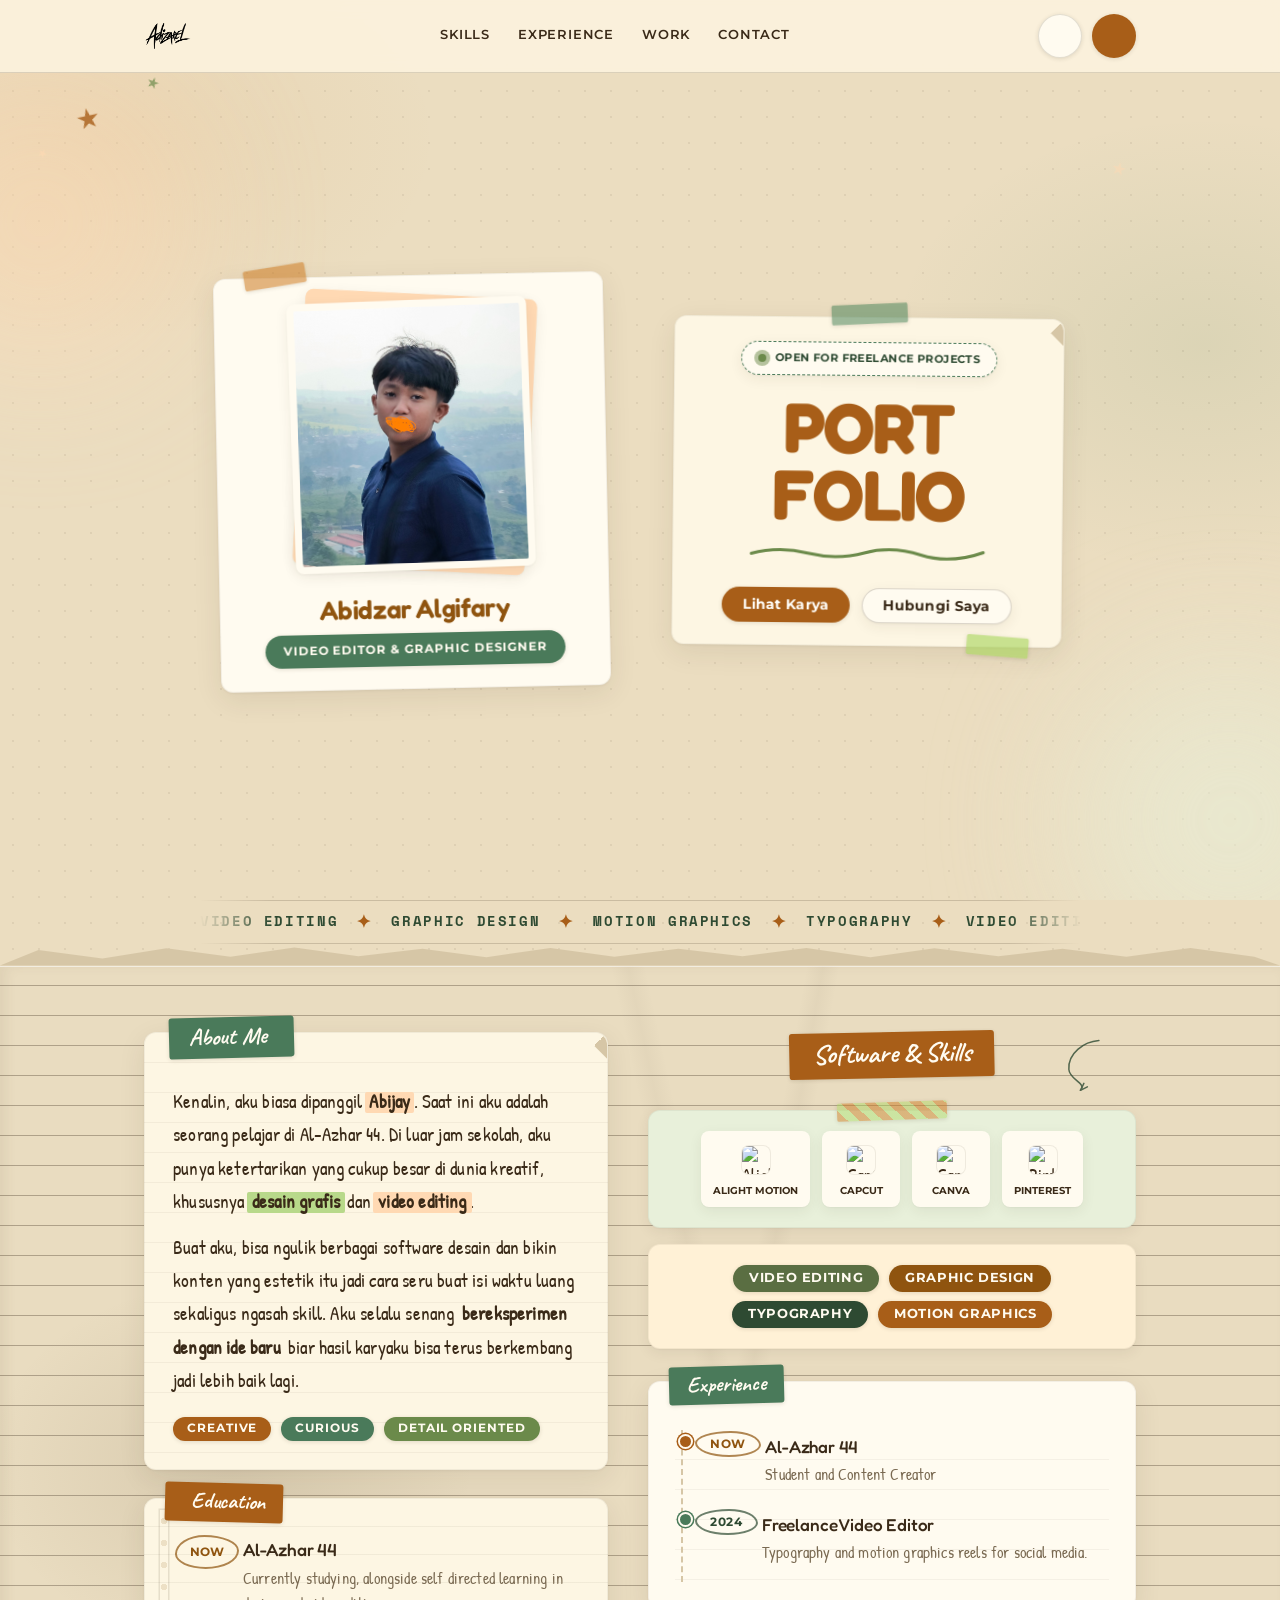
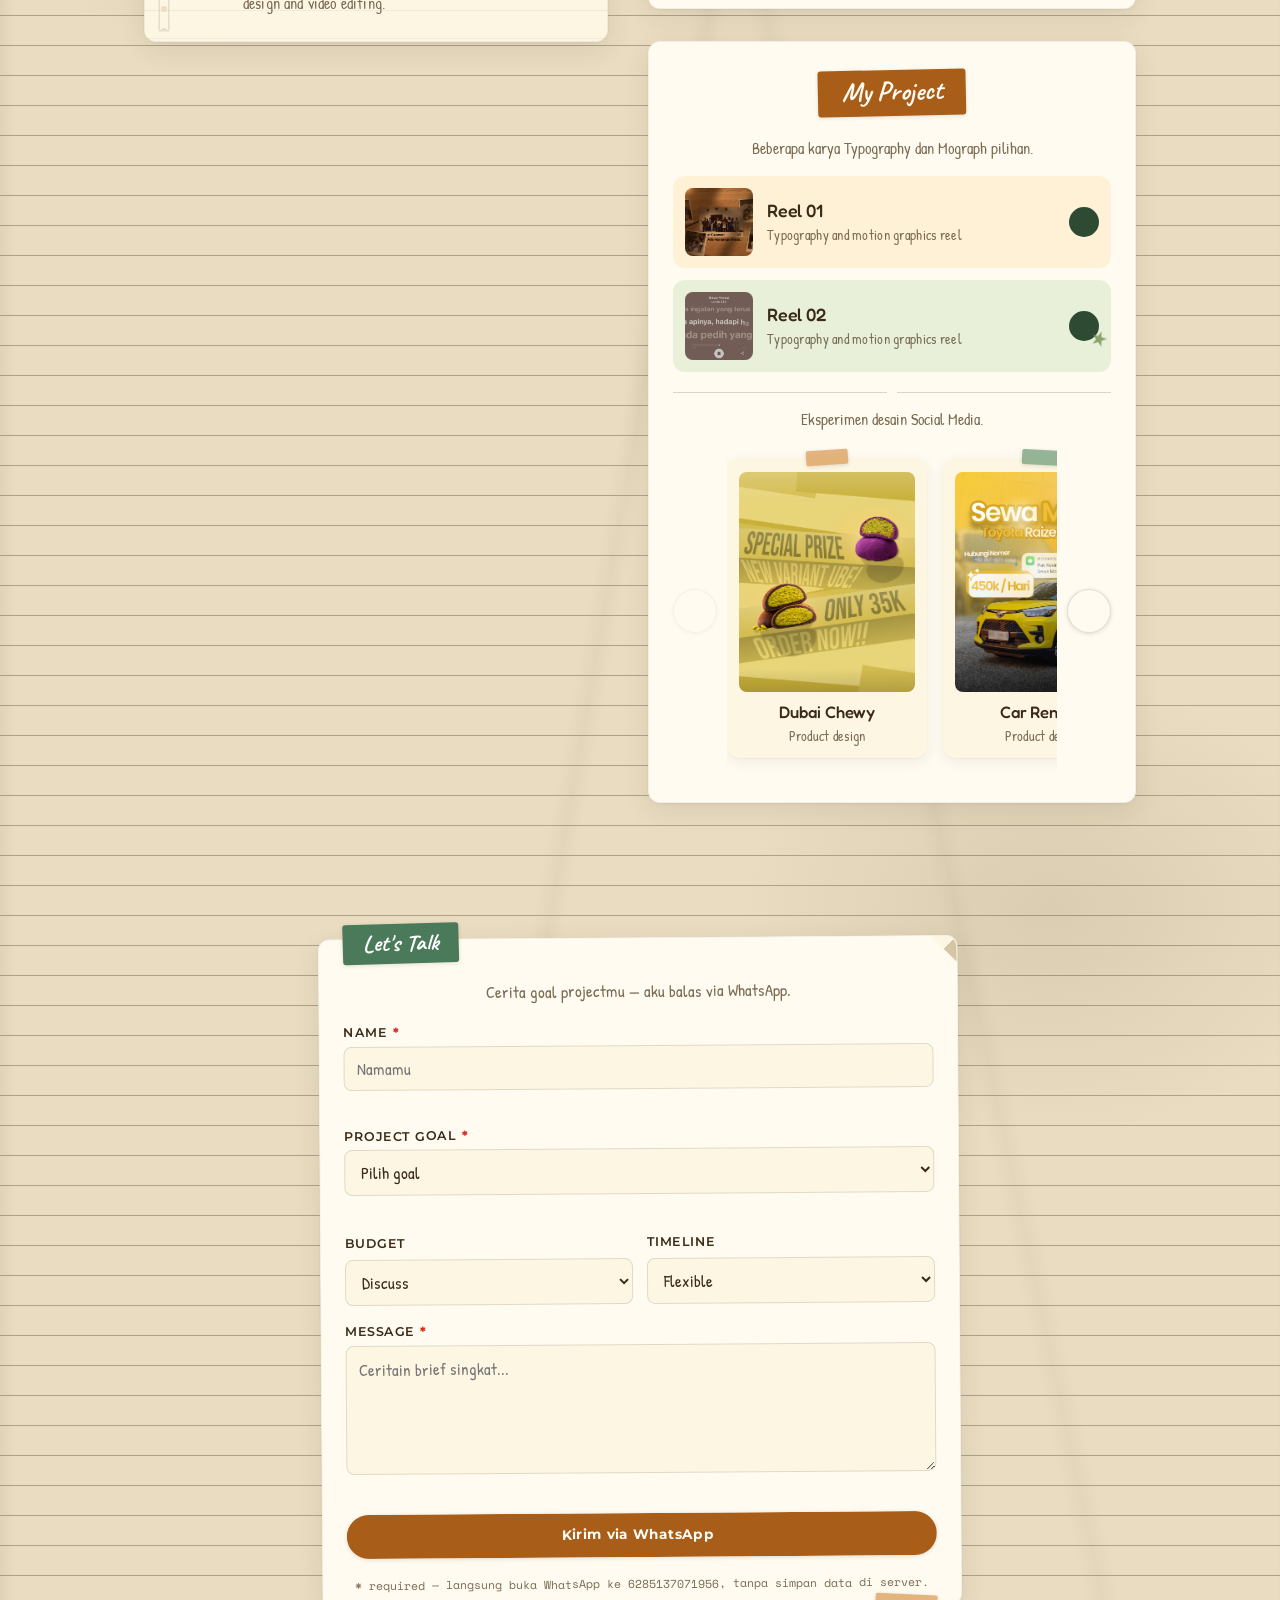
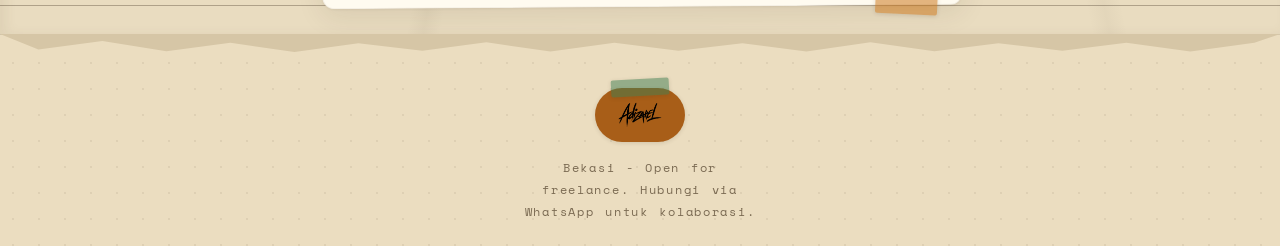
==== commit 2ba36704: "dibenerin dikit" ====
--- a/index.html
+++ b/index.html
@@ -38,8 +38,8 @@
     <header class="site-nav" id="siteNav">
         <div class="nav-inner">
             <a href="#hero" class="nav-logo" aria-label="Beranda Adizarel"><img src="Asset/logo.png" alt="Adizarel" width="120" height="28" loading="eager" decoding="async"></a>
-            <nav class="nav-links" aria-label="Navigasi utama">
-                <a href="#skills" class="nav-link active" data-nav="skills">Skills</a>
+            <nav class="nav-links" id="mobileMenu" aria-label="Navigasi utama">
+                <a href="#skills" class="nav-link" data-nav="skills">Skills</a>
                 <a href="#experience" class="nav-link" data-nav="experience">Experience</a>
                 <a href="#work" class="nav-link" data-nav="work">Work</a>
                 <a href="#contact" class="nav-link" data-nav="contact">Contact</a>
@@ -52,17 +52,22 @@
                 <a class="nav-contact-btn" href="https://wa.me/6285137071956" target="_blank" rel="noopener noreferrer" aria-label="Chat on WhatsApp">
                     <i class="ph-fill ph-whatsapp-logo" aria-hidden="true"></i>
                 </a>
+                <button class="nav-menu-btn" id="navMenuBtn" type="button" aria-label="Open menu" aria-expanded="false" aria-controls="mobileMenu">
+                    <i class="ph-bold ph-list icon-open" aria-hidden="true"></i>
+                    <i class="ph-bold ph-x icon-close" aria-hidden="true"></i>
+                </button>
             </div>
         </div>
     </header>
 
     <!-- HERO -->
     <section class="hero" id="hero" aria-labelledby="heroTitle">
-        <div class="hero-bg-text" aria-hidden="true">ABIDZAR</div>
+        <div class="hero-bg-text" aria-hidden="true"></div>
+        <div class="hero-glow" aria-hidden="true"></div>
         <span class="deco-star deco-star-a" aria-hidden="true"></span>
+        <span class="deco-star deco-star-a2" aria-hidden="true"></span>
+        <span class="deco-star deco-star-a3" aria-hidden="true"></span>
         <span class="deco-star deco-star-hero" aria-hidden="true"></span>
-
-        <div class="hero-badge"><span class="pulse-dot" aria-hidden="true"></span><span>Open for Freelance Projects</span></div>
 
         <div class="hero-inner">
             <div class="profile-card">
@@ -83,6 +88,7 @@
             <div class="portfolio-card">
                 <i class="ph-fill ph-push-pin deco-pushpin portfolio-pin" aria-hidden="true"></i>
                 <div class="title-tape tape-tl" aria-hidden="true"></div>
+                <p class="hero-badge hero-badge-inline"><span class="pulse-dot" aria-hidden="true"></span><span>Open for Freelance Projects</span></p>
                 <h1 class="hero-title" id="heroTitle">
                     <span class="line1">PORT</span>
                     <span class="line2">FOLIO</span>
@@ -90,7 +96,6 @@
                 <svg class="title-underline" viewBox="0 0 320 24" preserveAspectRatio="none" aria-hidden="true">
                     <path d="M4 14 Q 40 4, 80 13 T 156 12 T 232 14 T 316 10" />
                 </svg>
-                <p class="hero-sub">Typography dan motion reels untuk brand dan kreator yang butuh tampil beda. Berbasis di Bekasi.</p>
                 <div class="hero-ctas">
                     <a href="#work" class="btn btn-primary">Lihat Karya</a>
                     <a href="https://wa.me/6285137071956" target="_blank" rel="noopener noreferrer" class="btn btn-ghost">Hubungi Saya</a>
@@ -121,7 +126,8 @@
 
     <div class="torn-divider" aria-hidden="true"></div>
 
-    <!-- LINED PAPER CONTENT - second section with loose-leaf background -->
+    <!-- LINED PAPER CONTENT - single continuous paper wrap (no seam) -->
+    <div class="paper-wrap">
     <section class="lined-paper" aria-label="Portfolio content">
     <main id="main" class="main-grid">
         <!-- KOLOM KIRI -->
@@ -161,8 +167,8 @@
         <div class="right-col">
             <section class="skills-section" id="skills" aria-labelledby="skillsHeading">
                 <svg class="doodle-arrow-skills" viewBox="0 0 90 110" aria-hidden="true">
-                    <path d="M78 6 C 40 4, 8 26, 14 58 C 18 82, 40 96, 66 92" />
-                    <path d="M52 84 L 65 94 L 51 100" />
+                    <path d="M76 8 C 50 10, 22 30, 24 58 C 25 76, 56 82, 44 94" />
+                    <path d="M50 82 L 44 94 L 56 88" />
                 </svg>
                 <h2 class="section-title" id="skillsHeading">Software & Skills</h2>
                 <div class="skills-bubbles">
@@ -258,39 +264,39 @@
                                 <span class="mini-tape" aria-hidden="true"></span>
                                 <div class="work-thumb"><img src="Asset/ONLY.png" alt="Poster 01 social media design ONLY" width="200" height="250" loading="lazy"></div>
                                 <div class="work-info">
-                                    <h5>Poster 01</h5>
+                                    <h5>Dubai Chewy</h5>
+                                    <p>Product design</p>
+                                </div>
+                            </button>
+                            <button type="button" class="poster-card tint-orange" role="listitem" aria-label="Perbesar Poster 02">
+                                <span class="mini-tape" aria-hidden="true"></span>
+                                <div class="work-thumb"><img src="Asset/SEWA_MOBIL.png" alt="Poster 02 social media design sewa mobil" width="200" height="250" loading="lazy"></div>
+                                <div class="work-info">
+                                    <h5>Car Renting</h5>
+                                    <p>Product design</p>
+                                </div>
+                            </button>
+                            <button type="button" class="poster-card tint-army" role="listitem" aria-label="Perbesar Poster 03">
+                                <span class="mini-tape" aria-hidden="true"></span>
+                                <div class="work-thumb"><img src="Asset/SEAN.png" alt="Poster 03 social media design SEAN" width="200" height="250" loading="lazy"></div>
+                                <div class="work-info">
+                                    <h5>Sean</h5>
                                     <p>Social media design</p>
                                 </div>
                             </button>
-                            <button type="button" class="poster-card tint-orange" role="listitem" aria-label="Perbesar Poster 02">
-                                <span class="mini-tape" aria-hidden="true"></span>
-                                <div class="work-thumb"><img src="Asset/SEWA_MOBIL.png" alt="Poster 02 social media design sewa mobil" width="200" height="250" loading="lazy"></div>
-                                <div class="work-info">
-                                    <h5>Poster 02</h5>
+                            <button type="button" class="poster-card tint-cream" role="listitem" aria-label="Perbesar Poster 04">
+                                <span class="mini-tape" aria-hidden="true"></span>
+                                <div class="work-thumb"><img src="Asset/Arap.png" alt="Poster 04 social media design dengan tipografi Arap" width="200" height="250" loading="lazy"></div>
+                                <div class="work-info">
+                                    <h5>Rasya</h5>
                                     <p>Social media design</p>
                                 </div>
                             </button>
-                            <button type="button" class="poster-card tint-army" role="listitem" aria-label="Perbesar Poster 03">
-                                <span class="mini-tape" aria-hidden="true"></span>
-                                <div class="work-thumb"><img src="Asset/SEAN.png" alt="Poster 03 social media design SEAN" width="200" height="250" loading="lazy"></div>
-                                <div class="work-info">
-                                    <h5>Poster 03</h5>
-                                    <p>Social media design</p>
-                                </div>
-                            </button>
-                            <button type="button" class="poster-card tint-cream" role="listitem" aria-label="Perbesar Poster 04">
-                                <span class="mini-tape" aria-hidden="true"></span>
-                                <div class="work-thumb"><img src="Asset/Arap.png" alt="Poster 04 social media design dengan tipografi Arap" width="200" height="250" loading="lazy"></div>
-                                <div class="work-info">
-                                    <h5>Poster 04</h5>
-                                    <p>Social media design</p>
-                                </div>
-                            </button>
                             <button type="button" class="poster-card tint-orange" role="listitem" aria-label="Perbesar Poster 05">
                                 <span class="mini-tape" aria-hidden="true"></span>
                                 <div class="work-thumb"><img src="Asset/quality_restoration_20260707183213934.jpeg" alt="Poster 05 social media design" width="200" height="250" loading="lazy"></div>
                                 <div class="work-info">
-                                    <h5>Poster 05</h5>
+                                    <h5>Juliant</h5>
                                     <p>Social media design</p>
                                 </div>
                             </button>
@@ -310,16 +316,10 @@
             <h2 class="contact-heading" id="contactHeading">Let's Talk</h2>
             <p class="contact-sub">Cerita goal projectmu — aku balas via WhatsApp.</p>
             <form id="contactForm" novalidate>
-                <div class="form-row">
-                    <label class="form-field"><span class="field-label">Name <span class="required" aria-hidden="true">*</span></span>
-                        <input type="text" name="name" required autocomplete="name" placeholder="Namamu">
-                        <span class="field-error" data-error="name"></span>
-                    </label>
-                    <label class="form-field"><span class="field-label">WhatsApp / Email <span class="required" aria-hidden="true">*</span></span>
-                        <input type="text" name="contact" required autocomplete="tel" placeholder="+62 / email">
-                        <span class="field-error" data-error="contact"></span>
-                    </label>
-                </div>
+                <label class="form-field"><span class="field-label">Name <span class="required" aria-hidden="true">*</span></span>
+                    <input type="text" name="name" required autocomplete="name" placeholder="Namamu">
+                    <span class="field-error" data-error="name"></span>
+                </label>
                 <label class="form-field"><span class="field-label">Project Goal <span class="required" aria-hidden="true">*</span></span>
                     <select name="goal" required>
                         <option value="">Pilih goal</option>
@@ -335,10 +335,10 @@
                     <label class="form-field">Budget
                         <select name="budget">
                             <option value="Discuss">Discuss</option>
-                            <option>&lt; 1jt</option>
-                            <option>1 - 3jt</option>
-                            <option>3 - 5jt</option>
-                            <option>5jt+</option>
+                            <option>&lt; 100k</option>
+                            <option>100k - 300k</option>
+                            <option>300k - 500k</option>
+                            <option>500k+</option>
                         </select>
                     </label>
                     <label class="form-field">Timeline
@@ -361,6 +361,7 @@
             <div class="tape-deco contact-tape" aria-hidden="true"></div>
         </div>
     </section>
+    </div>
 
     <div class="torn-divider torn-divider-flip" aria-hidden="true"></div>
 
@@ -381,6 +382,7 @@
         </div>
     </div>
 
-    <script src="script.js"></script>
+    <script src="https://unpkg.com/lenis@1/dist/lenis.min.js" defer></script>
+    <script src="script.js" defer></script>
 </body>
 </html>
--- a/style.css
+++ b/style.css
@@ -148,6 +148,12 @@
 }
 a { text-decoration: none; color: inherit; }
 img { max-width: 100%; height: auto; display: block; }
+
+/* Lenis smooth-scroll - recommended styles (auto-applied html classes) */
+html.lenis, html.lenis body { height: auto; }
+.lenis.lenis-smooth { scroll-behavior: auto !important; }
+.lenis.lenis-smooth [data-lenis-prevent] { overscroll-behavior: contain; }
+.lenis.lenis-stopped { overflow: hidden; }
 :focus-visible { outline: 2px dashed var(--accent); outline-offset: 3px; }
 
 /* skip link */
@@ -170,15 +176,18 @@
     filter: drop-shadow(1px 2px 0 rgba(59, 42, 22, .2));
     pointer-events: none; z-index: 2; opacity: .9;
 }
-.deco-star-a { width: 24px; height: 24px; background: var(--accent); top: 10%; left: 5%; transform: rotate(-12deg); }
+.deco-star-a { width: 22px; height: 22px; background: var(--accent); top: 12%; left: 6%; transform: rotate(-12deg) translate3d(calc(var(--pmx, 0) * 12px), calc(var(--pmy, 0) * 12px), 0); opacity: .8; }
+/* companions so the top-left star reads as a cluster, not a stray */
+.deco-star-a2 { width: 12px; height: 12px; background: var(--lime-dark); top: 8.5%; left: 11.5%; transform: rotate(20deg) translate3d(calc(var(--pmx, 0) * 8px), calc(var(--pmy, 0) * 8px), 0); opacity: .7; }
+.deco-star-a3 { width: 9px; height: 9px; background: var(--peach); top: 16.5%; left: 3%; transform: rotate(30deg) translate3d(calc(var(--pmx, 0) * 16px), calc(var(--pmy, 0) * 16px), 0); opacity: .6; }
 .deco-star-b { width: 16px; height: 16px; background: var(--lime-dark); top: 38%; right: 6%; transform: rotate(18deg); opacity: .75; }
-.deco-star-hero { width: 20px; height: 20px; background: var(--peach); top: 22%; right: 10%; transform: rotate(14deg); opacity: .65; }
+.deco-star-hero { width: 14px; height: 14px; background: var(--peach); top: 18%; right: 12%; transform: rotate(14deg) translate3d(calc(var(--pmx, 0) * -18px), calc(var(--pmy, 0) * -18px), 0); opacity: .5; }
 .hero-bg-text {
-    position: absolute; top: 48%; left: 50%; transform: translate(-50%, -50%) rotate(-3deg);
-    font-family: var(--font-display); font-weight: 800; font-size: clamp(7rem, 22vw, 15rem);
-    line-height: 0.9; letter-spacing: -0.045em; color: rgba(59,42,22,0.045);
+    position: absolute; top: 50%; left: 50%; transform: translate(calc(-50% - var(--pmx, 0) * 20px), calc(-50% - var(--pmy, 0) * 20px)) rotate(-3deg);
+    font-family: var(--font-display); font-weight: 800; font-size: clamp(5rem, 16vw, 11rem);
+    line-height: 0.9; letter-spacing: -0.045em; color: rgba(59,42,22,0.04);
     white-space: nowrap; pointer-events: none; user-select: none; z-index: 0;
-    text-transform: uppercase;
+    text-transform: uppercase; max-width: 100vw; overflow: hidden;
 }
 [data-theme="dark"] .hero-bg-text { color: rgba(245,241,230,0.035); }
 @media (prefers-color-scheme: dark) { :root:not([data-theme]) .hero-bg-text { color: rgba(245,241,230,0.035); } }
@@ -239,7 +248,8 @@
 .torn-divider-flip { transform: scaleY(-1); margin-top: -1px; }
 
 /* VINTAGE CRUMPLED PAPER - like image: aged kraft with dark horizontals, no red rule */
-.lined-paper {
+/* single continuous paper — wrapper paints lines once so no seam between content + contact */
+.paper-wrap {
     position: relative;
     background-color: #E9DCC0;
     background-image:
@@ -250,10 +260,15 @@
         linear-gradient(100deg, transparent 0 48%, rgba(60, 45, 30, 0.04) 49%, transparent 50%),
         linear-gradient(78deg, transparent 0 62%, rgba(60, 45, 30, 0.035) 63%, transparent 64%);
     background-repeat: repeat, no-repeat, no-repeat, no-repeat, no-repeat, no-repeat;
+    box-shadow: inset 0 1px 0 rgba(255,255,255,.55), inset 0 -1px 0 rgba(60,45,30,.08), inset 6px 0 12px rgba(90,70,40,.07);
+}
+.lined-paper {
+    position: relative;
+    background: transparent;
     padding: 10px 0 18px;
-    box-shadow: inset 0 1px 0 rgba(255,255,255,.55), inset 0 -1px 0 rgba(60,45,30,.08), inset 6px 0 12px rgba(90,70,40,.07);
-}
-[data-theme="dark"] .lined-paper {
+    box-shadow: none;
+}
+[data-theme="dark"] .paper-wrap {
     background-color: #2A2216;
     background-image:
         repeating-linear-gradient(0deg, transparent, transparent 29px, rgba(210, 190, 150, 0.32) 30px),
@@ -261,7 +276,7 @@
         radial-gradient(ellipse 520px 380px at 82% 68%, rgba(180, 160, 120, 0.05), transparent 60%);
 }
 @media (prefers-color-scheme: dark) {
-  :root:not([data-theme]) .lined-paper {
+  :root:not([data-theme]) .paper-wrap {
     background-color: #2A2216;
     background-image:
         repeating-linear-gradient(0deg, transparent, transparent 29px, rgba(210, 190, 150, 0.32) 30px),
@@ -270,42 +285,19 @@
   }
 }
 
-/* CONTACT - second-last, paper like second section (vintage crumpled) */
+/* CONTACT - transparent, .paper-wrap paints the continuous bg */
 .contact-section {
     position: relative;
-    background-color: #E9DCC0;
-    background-image:
-        repeating-linear-gradient(0deg, transparent, transparent 29px, rgba(62, 48, 32, 0.68) 30px),
-        radial-gradient(ellipse 420px 320px at 18% 22%, rgba(105, 85, 55, 0.13), transparent 58%),
-        radial-gradient(ellipse 520px 380px at 82% 68%, rgba(90, 70, 40, 0.10), transparent 60%),
-        radial-gradient(ellipse 360px 260px at 55% 88%, rgba(70, 50, 30, 0.07), transparent 62%),
-        linear-gradient(100deg, transparent 0 48%, rgba(60, 45, 30, 0.04) 49%, transparent 50%),
-        linear-gradient(78deg, transparent 0 62%, rgba(60, 45, 30, 0.035) 63%, transparent 64%);
-    background-repeat: repeat, no-repeat, no-repeat, no-repeat, no-repeat, no-repeat;
+    background: transparent;
     padding: 36px 5% 28px;
-    box-shadow: inset 0 1px 0 rgba(255,255,255,.55), inset 0 -1px 0 rgba(60,45,30,.08);
+    box-shadow: none;
 }
 .contact-card {
     position: relative; background: var(--paper-white); border: 1px solid rgba(58,42,24,.06);
     border-radius: var(--r-card); box-shadow: var(--shadow-card); padding: 32px 24px 14px;
     transform: rotate(-0.4deg); max-width: 640px; margin: 0 auto;
 }
-[data-theme="dark"] .contact-section {
-    background-color: #2A2216;
-    background-image:
-        repeating-linear-gradient(0deg, transparent, transparent 29px, rgba(210, 190, 150, 0.32) 30px),
-        radial-gradient(ellipse 420px 320px at 18% 22%, rgba(210, 190, 150, 0.06), transparent 58%),
-        radial-gradient(ellipse 520px 380px at 82% 68%, rgba(180, 160, 120, 0.05), transparent 60%);
-}
-@media (prefers-color-scheme: dark) {
-  :root:not([data-theme]) .contact-section {
-    background-color: #2A2216;
-    background-image:
-        repeating-linear-gradient(0deg, transparent, transparent 29px, rgba(210, 190, 150, 0.32) 30px),
-        radial-gradient(ellipse 420px 320px at 18% 22%, rgba(210, 190, 150, 0.06), transparent 58%),
-        radial-gradient(ellipse 520px 380px at 82% 68%, rgba(180, 160, 120, 0.05), transparent 60%);
-  }
-}
+/* contact stays transparent in dark + system dark — .paper-wrap paints it (see above) */
 .contact-heading {
     position: absolute; top: -16px; left: 24px;
     font-family: var(--font-hand); font-weight: 700; font-size: 1.35rem; line-height: 1.1;
@@ -333,7 +325,7 @@
 .form-status:not(:empty) { margin-top: 2px; min-height: 18px; }
 .form-status.success { color: var(--emerald-dark); }
 .form-status.error { color: #B42318; }
-.contact-tape { top: auto; bottom: -10px; right: 24px; left: auto; background: rgba(204,122,33,.55); transform: rotate(3deg); }
+.tape-deco.contact-tape { top: auto; bottom: -10px; right: 24px; left: auto; background: rgba(204,122,33,.55); transform: rotate(3deg); }
 [data-theme="dark"] .contact-card { border-color: rgba(245,241,230,.07); }
 [data-theme="dark"] .form-field input, [data-theme="dark"] .form-field select, [data-theme="dark"] .form-field textarea { background: #2A261E; border-color: rgba(245,241,230,.12); color: var(--ink); }
 @media (max-width: 640px) { .form-row { grid-template-columns: 1fr; } .contact-card { padding: 28px 16px 12px; } }
@@ -412,26 +404,56 @@
 [data-theme="dark"] .theme-toggle:hover { background: #2E2B22; }
 [data-theme="dark"] .theme-toggle .icon-moon { display: none; }
 [data-theme="dark"] .theme-toggle .icon-sun { display: block; }
-
-/* HERO - perfect first impression, fits viewport, balanced margins */
+/* hamburger - mobile only, hidden on desktop */
+.nav-menu-btn {
+    width: 44px; height: 44px; border-radius: 50%;
+    background: var(--paper-white);
+    border: 1.5px solid rgba(59,42,22,.14);
+    color: var(--ink);
+    display: none; align-items: center; justify-content: center;
+    font-size: 1.15rem; cursor: pointer; flex-shrink: 0;
+    transition: transform .25s var(--ease), background .25s, border-color .25s, color .25s;
+    box-shadow: var(--shadow-tape);
+}
+.nav-menu-btn:active { transform: scale(0.97); }
+.nav-menu-btn:focus-visible { outline: 2px dashed var(--accent); outline-offset: 2px; }
+.nav-menu-btn .icon-close { display: none; }
+.nav-menu-btn[aria-expanded="true"] .icon-open { display: none; }
+.nav-menu-btn[aria-expanded="true"] .icon-close { display: block; }
+[data-theme="dark"] .nav-menu-btn { background: #232019; border-color: rgba(245,241,230,.14); color: #F5F1E6; }
+
+/* HERO - one dominant message, supporting photo, anchored badge */
 .hero {
-    min-height: 100dvh;
+    min-height: 100svh;
     display: flex; flex-direction: column;
     align-items: center; justify-content: center;
-    gap: 32px;
-    padding: 96px 5% 48px;
-    position: relative; overflow: hidden;
+    gap: 0;
+    padding: 96px 5% 32px;
+    position: relative; overflow: clip;
 }
 .hero::before, .hero::after {
     content: ''; position: absolute; border-radius: 50%;
     filter: blur(70px); z-index: -1; pointer-events: none;
-}
-.hero::before { width: 300px; height: 300px; background: var(--peach); opacity: .45; top: 8%; left: -110px; }
-.hero::after { width: 320px; height: 320px; background: var(--green-pale); opacity: .55; bottom: -80px; right: -110px; }
+    will-change: transform;
+}
+/* mouse parallax - driven by --pmx/--pmy (0,0 default = static look unchanged) */
+.hero::before { width: 300px; height: 300px; background: var(--peach); opacity: .45; top: 8%; left: -110px; transform: translate3d(calc(var(--pmx, 0) * 34px), calc(var(--pmy, 0) * 34px), 0); }
+.hero::after { width: 320px; height: 320px; background: var(--green-pale); opacity: .55; bottom: -80px; right: -110px; transform: translate3d(calc(var(--pmx, 0) * -24px), calc(var(--pmy, 0) * -24px), 0); }
+/* cursor glow - amber tint only, follows pointer with lerp */
+.hero-glow {
+    position: absolute; top: 0; left: 0; width: 360px; height: 360px;
+    border-radius: 50%; pointer-events: none; z-index: 0;
+    background: radial-gradient(circle, rgba(204,122,33,.16), rgba(204,122,33,.05) 45%, transparent 68%);
+    opacity: 0; transition: opacity .5s var(--ease);
+    will-change: transform;
+}
+.hero.has-glow .hero-glow { opacity: 1; }
+[data-theme="dark"] .hero-glow { background: radial-gradient(circle, rgba(204,122,33,.14), rgba(204,122,33,.04) 45%, transparent 68%); }
+@media (max-width: 640px) { .hero-glow { width: 260px; height: 260px; } }
 .hero-inner {
     display: grid; grid-template-columns: 1fr 1fr;
-    gap: 28px; align-items: start;
-    max-width: 740px; margin: 0 auto; width: 100%;
+    gap: 32px; align-items: center;
+    max-width: 872px; margin: 0 auto; width: 100%;
     position: relative; z-index: 1;
 }
 .hero-badge {
@@ -444,6 +466,15 @@
     color: var(--emerald-dark); text-transform: uppercase; letter-spacing: .04em;
     animation: heroFadeUp .7s var(--ease) both;
     position: relative; z-index: 2;
+    max-width: 100%;
+}
+/* badge now lives inside the dominant card, not floating above the grid */
+.hero-badge-inline {
+    margin: 0 0 14px;
+    padding: 7px 16px;
+    font-size: .62rem;
+    animation: none;
+    white-space: nowrap;
 }
 @media(min-width: 769px) {
   .profile-card { margin-bottom: 0; }
@@ -457,16 +488,16 @@
 }
 @keyframes pulseDot { 0% { transform: scale(.5); opacity: .6; } 100% { transform: scale(2); opacity: 0; } }
 
-/* marquee - continuous, outside hero, slid up */
+/* marquee - clean strip after hero, belongs to neither card */
 .hero-marquee {
-    width: 100%; max-width: 1040px; margin: -18px auto 0;
+    width: 100%; max-width: 872px; margin: 0 auto;
     overflow: hidden;
     border-top: 1px solid rgba(59,42,22,.18);
     border-bottom: 1px solid rgba(59,42,22,.18);
     padding: 12px 0;
     -webkit-mask-image: linear-gradient(90deg, transparent, #000 8%, #000 92%, transparent);
     mask-image: linear-gradient(90deg, transparent, #000 8%, #000 92%, transparent);
-    transform: translateY(-10px);
+    transform: none;
 }
 .marquee-track { display: flex; align-items: center; width: max-content; gap: 18px; animation: marqueeScroll 22s linear infinite; will-change: transform; }
 .marquee-track span {
@@ -477,6 +508,7 @@
 @keyframes marqueeScroll { from { transform: translateX(0); } to { transform: translateX(-50%); } }
 @keyframes heroFadeUp { from { opacity: 0; transform: translateY(16px); } to { opacity: 1; transform: translateY(0); } }
 @keyframes heroFadeUpRotate { from { opacity: 0; transform: translateY(20px) rotate(-1.2deg); } to { opacity: 1; transform: translateY(0) rotate(-1.2deg); } }
+@keyframes heroFadeUpRotateR { from { opacity: 0; transform: translateY(20px) rotate(0.6deg); } to { opacity: 1; transform: translateY(0) rotate(0.6deg); } }
 
 /* natural paper edge - subtle border for tactile feel */
 .profile-card, .portfolio-card, .about-paper, .edu-card, .bubble, .clipboard, .work-stack {
@@ -490,35 +522,37 @@
     border-color: rgba(245,241,230,.07);
   }
 }
-/* profile card - bigger photo/name/role to fill card, not squashed */
+/* profile + portfolio - equal width 390px, slightly roomy middle */
 .profile-card {
     position: relative; display: flex; flex-direction: column; align-items: center; justify-content: center;
-    background: var(--paper-white); padding: 20px 20px 22px;
+    background: var(--paper-white); padding: 24px 24px 22px;
     border-radius: var(--r-card); box-shadow: var(--shadow-card);
-    width: 100%; max-width: 340px; margin: 0 auto;
+    width: 100%; max-width: 390px; margin: 0 auto; justify-self: center;
     animation: heroFadeUpRotate .7s var(--ease) .1s both;
-    transform: rotate(-1.4deg);
+    transform: rotate(-1.2deg);
     gap: 4px;
 }
 .profile-card:hover { transform: rotate(-0.6deg) translateY(-2px); }
-.photo-layers { position: relative; width: 100%; max-width: 280px; aspect-ratio: 4 / 4.5; height: auto; margin: 0 auto 14px; }
+.photo-layers { position: relative; width: 100%; max-width: 230px; aspect-ratio: 4 / 4.5; height: auto; margin: 0 auto 14px; }
 .photo-frame { position: absolute; inset: 0; background: var(--paper-white); border-radius: var(--r-soft); box-shadow: var(--shadow-card-sm); }
 .frame-1 { top: -6px; left: 8px; transform: rotate(4deg); background: var(--peach); }
 .frame-3 { top: 0; left: 0; transform: rotate(-1deg); padding: 7px; }
 .frame-3 img { width: 100%; height: 100%; object-fit: cover; object-position: center top; border-radius: 2px; }
 .profile-info { text-align: center; display: flex; flex-direction: column; align-items: center; gap: 10px; width: 100%; margin-top: 6px; }
 .profile-name {
-    font-family: var(--font-display); font-weight: 600; font-size: 1.65rem;
+    font-family: var(--font-display); font-weight: 600; font-size: 1.5rem;
     color: var(--accent-dark); line-height: 1.1; letter-spacing: -0.015em;
     font-optical-sizing: auto;
+    text-align: center;
 }
 .profile-role {
     font-family: var(--font-label); font-size: .68rem; color: var(--paper-white);
     font-weight: 700; letter-spacing: 0.08em; text-transform: uppercase;
-    background: var(--emerald); padding: 6px 16px;
+    background: var(--emerald); padding: 8px 18px;
     border-radius: var(--r-pill); box-shadow: var(--shadow-tape);
-    white-space: nowrap;
-    line-height: 1;
+    white-space: nowrap; max-width: 100%;
+    text-align: center;
+    line-height: 1.4;
 }
 .tape-deco {
     position: absolute; top: -12px; left: 30px;
@@ -532,15 +566,15 @@
 }
 .portfolio-pin { left: 18px; right: auto; top: -14px; transform: rotate(-7deg); }
 
-/* portfolio card - duplicated from profile-card with variety - compact */
+/* portfolio card - same width as profile, rebalanced after sub removal */
 .portfolio-card {
     position: relative;
     display: flex; flex-direction: column; align-items: center; justify-content: center; text-align: center;
-    background: var(--paper-cream); padding: 20px 20px 18px;
+    background: var(--paper-cream); padding: 24px 24px 22px;
     border-radius: var(--r-card); box-shadow: var(--shadow-card);
-    width: 100%; max-width: 340px; margin: 0 auto;
-    transform: rotate(0.85deg);
-    animation: heroFadeUp .7s var(--ease) .18s both;
+    width: 100%; max-width: 390px; margin: 0 auto; justify-self: center;
+    transform: rotate(0.6deg);
+    animation: heroFadeUpRotateR .7s var(--ease) .18s both;
     gap: 4px;
 }
 .portfolio-card:hover { transform: rotate(0.25deg) translateY(-2px); }
@@ -554,34 +588,27 @@
     transform: rotate(0.7deg);
 }
 .hero-title {
-    font-family: var(--font-display); font-weight: 600;
-    font-size: clamp(3.2rem, 8vw, 5.6rem);
-    line-height: 1.02; text-transform: uppercase; letter-spacing: -0.025em;
+    font-family: var(--font-display); font-weight: 700;
+    font-size: clamp(3.1rem, 6.5vw, 5rem);
+    line-height: 0.95; text-transform: uppercase; letter-spacing: -0.03em;
     max-width: 100%;
     font-optical-sizing: auto;
     font-kerning: normal;
     text-wrap: balance;
+    text-align: center;
 }
 .hero-title .line1, .hero-title .line2 { display: block; }
+/* unified hue so PORTFOLIO reads as one word, not two */
 .hero-title .line1 { color: var(--accent); }
-.hero-title .line2 { color: var(--emerald); margin-left: 6px; }
+.hero-title .line2 { color: var(--accent); margin-left: 0; }
 .title-tape {
     position: absolute; top: -14px; left: 50%;
     width: 76px; height: 20px; transform: translateX(-50%) rotate(-3deg);
     background: rgba(62,125,80,.5); border-radius: 2px; box-shadow: var(--shadow-tape); z-index: 2;
 }
-.title-underline { display: block; width: min(260px, 60%); height: 18px; margin: 10px auto 0; overflow: visible; }
+.title-underline { display: block; width: min(240px, 70%); height: 18px; margin: 12px auto 0; overflow: visible; }
 .title-underline path { fill: none; stroke: var(--lime-dark); stroke-width: 4; stroke-linecap: round; }
-.hero-sub {
-    margin-top: 14px;
-    font-family: var(--font-body);
-    font-size: 1.02rem; line-height: 1.65;
-    color: var(--muted-strong);
-    max-width: 32ch;
-    text-wrap: pretty;
-    letter-spacing: 0.005em;
-}
-.hero-ctas { display: flex; gap: 12px; margin-top: 18px; flex-wrap: wrap; justify-content: center; }
+.hero-ctas { display: flex; gap: 12px; margin-top: 22px; flex-wrap: wrap; justify-content: center; }
 .btn {
     font-family: var(--font-label); font-weight: 700; font-size: .78rem;
     letter-spacing: .02em; padding: 10px 20px;
@@ -907,10 +934,10 @@
 /* DESIGN ENGINEERING - animation polish (Emil) */
 :root { --ease-out: cubic-bezier(0.23, 1, 0.32, 1); --ease-in-out: cubic-bezier(0.77, 0, 0.175, 1); }
 /* press feedback - 120ms, scale 0.97, transform only */
-.btn, .nav-contact-btn, .theme-toggle, .gallery-arrow, .lightbox-close, .footer-stamp, .poster-card, .soft-item, .work-entry {
+.btn, .nav-contact-btn, .theme-toggle, .nav-menu-btn, .gallery-arrow, .lightbox-close, .footer-stamp, .poster-card, .soft-item, .work-entry {
   transition: transform 160ms var(--ease-out), background 160ms var(--ease-out), box-shadow 160ms var(--ease-out), border-color 160ms var(--ease-out), opacity 160ms var(--ease-out);
 }
-.btn:active, .nav-contact-btn:active, .theme-toggle:active, .gallery-arrow:active, .lightbox-close:active { transform: scale(0.97); }
+.btn:active, .nav-contact-btn:active, .theme-toggle:active, .nav-menu-btn:active, .gallery-arrow:active, .lightbox-close:active { transform: scale(0.97); }
 .poster-card:active { transform: scale(0.97) translateY(-1px); }
 .soft-item:active { transform: scale(0.97); }
 .work-entry:active { transform: scale(0.98); }
@@ -922,6 +949,7 @@
   .work-entry:hover .work-go { background: var(--accent); transform: rotate(-12deg); }
   .gallery-arrow:hover { transform: scale(1.06); }
   .theme-toggle:hover { transform: scale(1.06); }
+  .nav-menu-btn:hover { transform: scale(1.06); }
   .nav-contact-btn:hover { transform: scale(1.06); }
   .lightbox-close:hover { transform: scale(1.06); }
   .footer-stamp:hover { transform: translateY(-1px); }
@@ -984,78 +1012,115 @@
 
 /* Laptop ke desktop besar - preview lebih besar */
 @media(min-width:1280px) {
-    .hero-inner, .nav-inner, .hero-marquee, .main-grid { max-width: 1120px; }
+    .nav-inner, .main-grid { max-width: 1120px; }
+    .hero-inner, .hero-marquee { max-width: 880px; }
     html { font-size: 17.5px; }
-    .hero-title { font-size: clamp(4rem, 7vw, 6.4rem); }
-    .hero-sub { font-size: 1.1rem; max-width: 36ch; }
+    .hero-inner { grid-template-columns: 1fr 1fr; gap: 32px; }
+    .hero-title { font-size: clamp(3.4rem, 5.5vw, 5rem); }
     .about-bio { font-size: 1.06rem; }
     .section-title { font-size: 1.55rem; }
-    .profile-card, .portfolio-card { max-width: 360px; }
-    .photo-layers { width: 232px; height: 250px; }
+    .profile-card, .portfolio-card { max-width: 390px; }
+    .photo-layers { max-width: 240px; aspect-ratio: 4 / 4.5; height: auto; }
     .work-info h5 { font-size: 1.02rem; }
 }
 
 /* Laptop 1025-1279 - perbesar teks yang kekecilan */
 @media(min-width:1025px) and (max-width:1279px) {
     html { font-size: 17px; }
-    .hero-inner { gap: clamp(28px, 3vw, 48px); }
+    .hero-inner { gap: clamp(28px, 3vw, 36px); grid-template-columns: 1fr 1fr; max-width: 872px; }
+    .hero-marquee { max-width: 872px; }
     .main-grid { gap: 36px; max-width: 1040px; }
-    .hero-title { font-size: clamp(3.8rem, 7vw, 5.8rem); }
-    .hero-sub { font-size: 1.08rem; }
+    .hero-title { font-size: clamp(3.1rem, 5.5vw, 4.8rem); }
     .about-bio { font-size: 1.04rem; line-height: 1.7; }
     .about-bio p + p { margin-top: 14px; }
     .section-title { font-size: 1.5rem; }
     .edu-item p, .exp-desc p, .work-sub { font-size: .98rem; }
-    .profile-card { max-width: 340px; }
-    .photo-layers { width: 220px; height: 238px; }
+    .profile-card, .portfolio-card { max-width: 390px; }
+    .photo-layers { max-width: 230px; aspect-ratio: 4 / 4.5; height: auto; }
 }
 
 /* Tablet landscape / small laptop 769-1024 - perbesar dari sebelumnya */
 @media(min-width:769px) and (max-width:1024px) {
     html { font-size: 16.5px; }
-    .hero-inner { gap: 28px; grid-template-columns: .9fr 1.1fr; }
-    .hero-title { font-size: clamp(3.4rem, 6.5vw, 5.2rem); }
-    .hero-sub { font-size: 1rem; }
+    .hero-inner { gap: 24px; grid-template-columns: 1fr 1fr; max-width: 760px; }
+    .hero-marquee { max-width: 760px; }
+    .hero-title { font-size: clamp(2.8rem, 5.5vw, 4.2rem); }
+    .profile-card, .portfolio-card { max-width: 350px; padding: 22px 20px; }
+    .photo-layers { max-width: 210px; aspect-ratio: 4 / 4.5; height: auto; }
+    .deco-star-hero { display: none; }
     .main-grid { gap: 28px; padding: 48px 4% 72px; grid-template-columns: 1fr 1.05fr; }
     .left-col { top: 88px; }
     .nav-inner { padding: 12px 4%; }
     .about-bio { font-size: 1rem; }
 }
 
-/* Tablet portrait 641-768 - 1 kolom, konten terpusat, tidak terlalu lebar */
+/* Tablet portrait 641-768 - 1 kolom, foto dulu, portfolio kedua, lebar sama */
 @media(max-width:768px) {
-    .hero { padding: 88px 5% 36px; gap: 20px; min-height: auto; }
-    .hero-inner { grid-template-columns: 1fr; gap: 28px; max-width: 560px; }
-    .profile-card { justify-self: center; max-width: 320px; }
+    .hero { padding: 88px 5% 28px; gap: 0; min-height: auto; }
+    .hero-inner { grid-template-columns: 1fr; gap: 20px; max-width: 400px; }
+    /* photo first on mobile (DOM order), equal width */
+    .profile-card { order: -1; justify-self: center; max-width: 390px; width: 100%; transform: rotate(-0.8deg); }
+    .portfolio-card { order: 0; justify-self: center; max-width: 390px; width: 100%; transform: rotate(0.5deg); }
     .hero-title-wrap { text-align: center; }
-    .hero-title { font-size: clamp(2.8rem, 10vw, 4.2rem); }
-    .hero-sub { font-size: clamp(.92rem, 2.5vw, 1.02rem); max-width: 32ch; }
+    .hero-title { font-size: clamp(3.5rem, 11vw, 4.8rem); line-height: .95; }
+    .photo-layers { max-width: 210px; aspect-ratio: 4 / 4.5; height: auto; }
     .main-grid { grid-template-columns: 1fr; gap: 28px; max-width: 560px; padding: 36px 5% 64px; }
     .left-col { position: static; max-height: none; height: auto; will-change: auto; }
     .right-col { gap: 28px; }
-    .hero-marquee { max-width: 560px; }
-    .nav-inner { padding: 12px 5%; }
-    .profile-card, .portfolio-card, .about-paper, .edu-card, .bubble-software, .bubble-skill, .clipboard, .work-stack, .hero-title-wrap { transform: none; min-height: auto; }
-    .deco-star-b { display: none; }
+    .hero-marquee { max-width: 400px; }
+    .nav-inner { padding: 12px 5%; gap: 16px; }
+    .nav-links { gap: 20px; }
+    .about-paper, .edu-card, .bubble-software, .bubble-skill, .clipboard, .work-stack, .hero-title-wrap { transform: none; min-height: auto; }
+    .deco-star-b, .deco-star-hero { display: none; }
+    .hero-bg-text { font-size: clamp(4rem, 20vw, 7rem); }
 }
 
 /* Phablet / large phone 481-640 */
 @media(max-width:640px) {
-    .nav-inner { padding: 10px 4%; gap: 12px; min-height: 60px; }
-    .nav-links { flex: 1; min-width: 0; max-width: none; gap: 12px; overflow-x: auto; justify-content: flex-start; scrollbar-width: none; -ms-overflow-style: none; -webkit-overflow-scrolling: touch; }
-    .nav-links::-webkit-scrollbar { display: none; }
-    .nav-link { font-size: .72rem; white-space: nowrap; flex: 0 0 auto; padding: 8px 0; }
+    /* floating pill dock (no wordmark) — transparent header, compact centered pill */
+    .site-nav { background: transparent; border-bottom: none; backdrop-filter: none; -webkit-backdrop-filter: none; }
+    .site-nav.scrolled { box-shadow: none; }
+    .nav-inner {
+        width: fit-content; max-width: calc(100% - 24px); margin: 12px auto 0;
+        padding: 8px 10px; gap: 8px; min-height: 0; max-height: none;
+        background: var(--paper-white); border: 1px solid rgba(58,42,24,.1);
+        border-radius: 999px; box-shadow: var(--shadow-card);
+        animation: heroFadeUp .6s var(--ease) both;
+    }
+    .site-nav.scrolled .nav-inner { box-shadow: 0 8px 24px rgba(59,42,22,.14); }
+    [data-theme="dark"] .nav-inner { border-color: rgba(245,241,230,.12); }
+    .nav-logo { display: none; }
+    .nav-menu-btn { display: flex; }
+    .nav-links {
+        position: absolute; top: calc(100% + 8px); left: 12px; right: 12px; z-index: 1001;
+        margin: 0; padding: 10px;
+        background: var(--paper-white);
+        border: 1px solid rgba(58,42,24,.1);
+        border-radius: 16px; box-shadow: var(--shadow-card);
+        display: flex; flex-direction: column; gap: 2px; align-items: stretch;
+        opacity: 0; transform: translateY(-8px); pointer-events: none;
+        transition: opacity .22s var(--ease), transform .22s var(--ease);
+    }
+    .nav-links.open { opacity: 1; transform: none; pointer-events: auto; }
+    .nav-link { font-size: .78rem; white-space: nowrap; flex: none; text-align: left; padding: 14px; border-bottom: none; border-radius: 10px; }
+    .nav-link::before { display: none; }
+    .nav-link.active { background: var(--accent-soft); color: var(--accent-dark); }
+    [data-theme="dark"] .nav-links { border-color: rgba(245,241,230,.12); }
+    [data-theme="dark"] .nav-link.active { background: #3A2A14; color: #FFFFFF; }
+    #about, #skills, #experience, #work, #contact { scroll-margin-top: 80px; }
+    .site-footer { padding-bottom: 24px; }
     .nav-contact-btn { width: 44px; height: 44px; font-size: 1.15rem; }
     .theme-toggle { width: 44px; height: 44px; font-size: 1.1rem; }
     .nav-actions { gap: 8px; }
     .nav-logo img { height: 30px; }
     .footer-stamp img { height: 28px; }
-    .hero { padding: 84px 4% 28px; }
-    .hero-badge { padding: 8px 16px; font-size: .62rem; max-width: 92vw; text-align: center; }
-    .profile-card, .portfolio-card { padding: 14px; max-width: 290px; }
-    .portfolio-card { padding: 18px 16px 16px; }
-    .photo-layers { width: 182px; height: 200px; }
-    .profile-name { font-size: 1.3rem; }
+    .hero { padding: 84px 4% 24px; }
+    .hero-inner { max-width: 380px; gap: 18px; }
+    .hero-badge-inline { padding: 7px 14px; font-size: .6rem; max-width: 100%; white-space: normal; text-align: center; line-height: 1.4; }
+    .profile-card, .portfolio-card { padding: 20px 18px; max-width: 360px; }
+    .photo-layers { max-width: 200px; aspect-ratio: 4 / 4.5; height: auto; }
+    .profile-name { font-size: 1.35rem; }
+    .hero-title { font-size: clamp(3.2rem, 13vw, 4.3rem); line-height: .95; }
     .about-paper, .edu-card { padding-left: 20px; padding-right: 20px; }
     .edu-card { padding-left: 30px; }
     .clipboard { padding: 22px 16px 20px; }
@@ -1074,15 +1139,15 @@
 
 /* Phone 320-480 - paling kecil, tetap proporsional */
 @media(max-width:480px) {
-    .hero { padding: 80px 4% 24px; gap: 18px; }
-    .hero-badge { font-size: .58rem; padding: 7px 14px; letter-spacing: .02em; }
-    .profile-card { max-width: 88vw; padding: 12px; }
-    .portfolio-card { max-width: 88vw; padding: 16px 14px; }
-    .photo-layers { width: 160px; height: 176px; }
-    .hero-title { font-size: clamp(2.4rem, 12vw, 3.4rem); line-height: .92; }
-    .hero-sub { font-size: .9rem; max-width: 28ch; }
-    .hero-ctas { flex-direction: column; align-items: stretch; width: 100%; max-width: 300px; }
+    .hero { padding: 80px 4% 20px; gap: 0; }
+    .hero-inner { max-width: 100%; gap: 16px; }
+    .hero-badge-inline { font-size: .58rem; padding: 7px 12px; letter-spacing: .02em; margin-bottom: 12px; }
+    .profile-card, .portfolio-card { max-width: min(90vw, 360px); padding: 18px 16px; }
+    .photo-layers { max-width: 180px; aspect-ratio: 4 / 4.5; height: auto; }
+    .hero-title { font-size: clamp(3.2rem, 15vw, 4.3rem); line-height: .95; }
+    .hero-ctas { flex-direction: column; align-items: stretch; width: 100%; max-width: 280px; }
     .hero-ctas .btn { width: 100%; justify-content: center; }
+    .profile-role { white-space: normal; font-size: .62rem; }
     .main-grid { padding: 28px 4% 48px; gap: 24px; }
     .about-paper { padding: 32px 16px 20px; }
     .edu-card { padding: 28px 14px 20px 28px; }
@@ -1110,11 +1175,12 @@
 
 /* Very small 320-359 - amankan agar tidak overflow */
 @media(max-width:359px) {
-    .nav-links { flex: 1; min-width: 0; max-width: none; gap: 10px; }
     .nav-link { font-size: .68rem; }
-    .hero-title { font-size: clamp(2.2rem, 11vw, 2.9rem); }
-    .photo-layers { width: 140px; height: 156px; }
+    .hero { padding: 76px 4% 18px; }
+    .hero-title { font-size: clamp(3rem, 15vw, 3.8rem); line-height: .95; }
+    .photo-layers { max-width: 160px; aspect-ratio: 4 / 4.5; height: auto; }
     .profile-name { font-size: 1.15rem; }
+    .hero-badge-inline { font-size: .55rem; }
     .about-paper, .edu-card, .clipboard, .work-stack { border-radius: 10px; }
 }
 
@@ -1154,7 +1220,7 @@
     .marquee-track { animation: none !important; transform: none !important; }
     .pulse-dot::after { animation: none !important; opacity: 0 !important; }
     .fade-in { opacity: 1 !important; transform: none !important; }
-    .profile-card, .hero-badge, .hero-title-wrap { animation: none !important; }
+    .profile-card, .portfolio-card, .hero-badge, .hero-title-wrap { animation: none !important; transform: none !important; }
     .work-entry:hover, .soft-item:hover, .poster-card:hover, .nav-contact-btn:hover { transform: none !important; }
 }
 
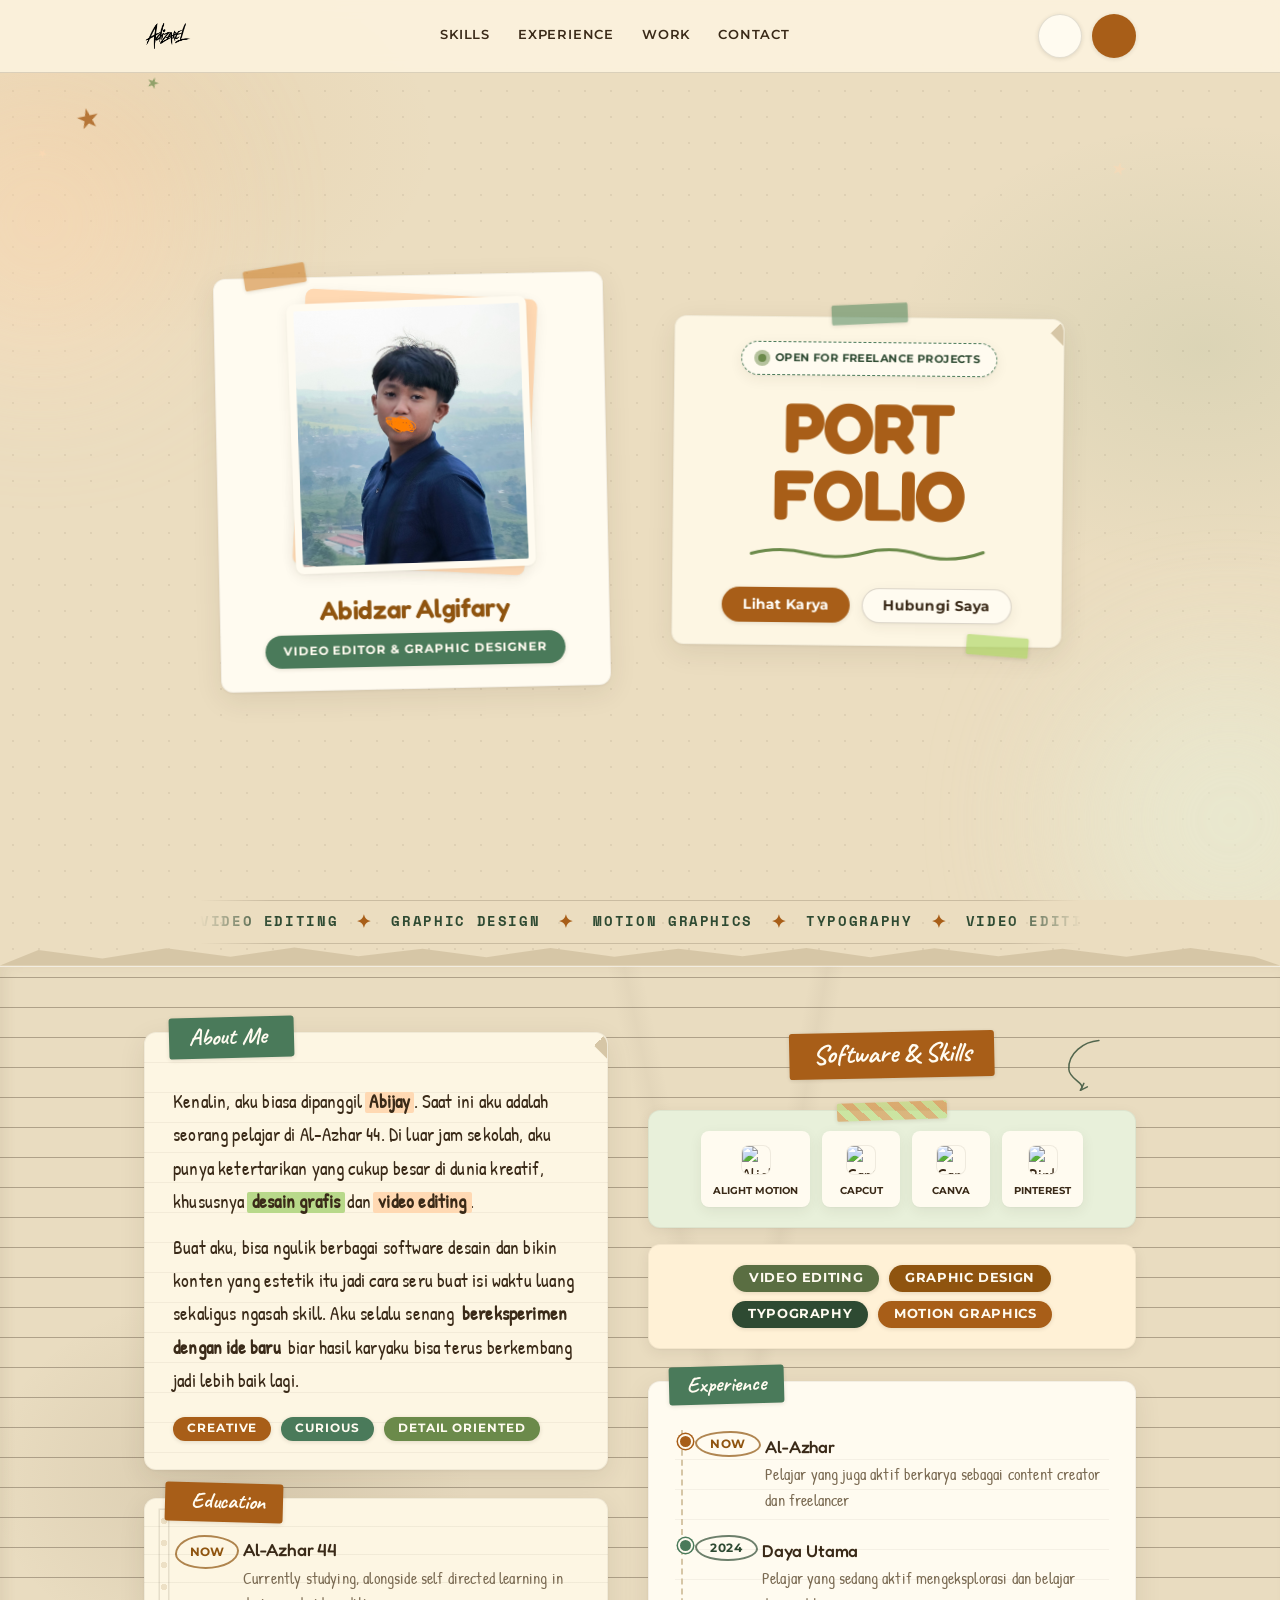
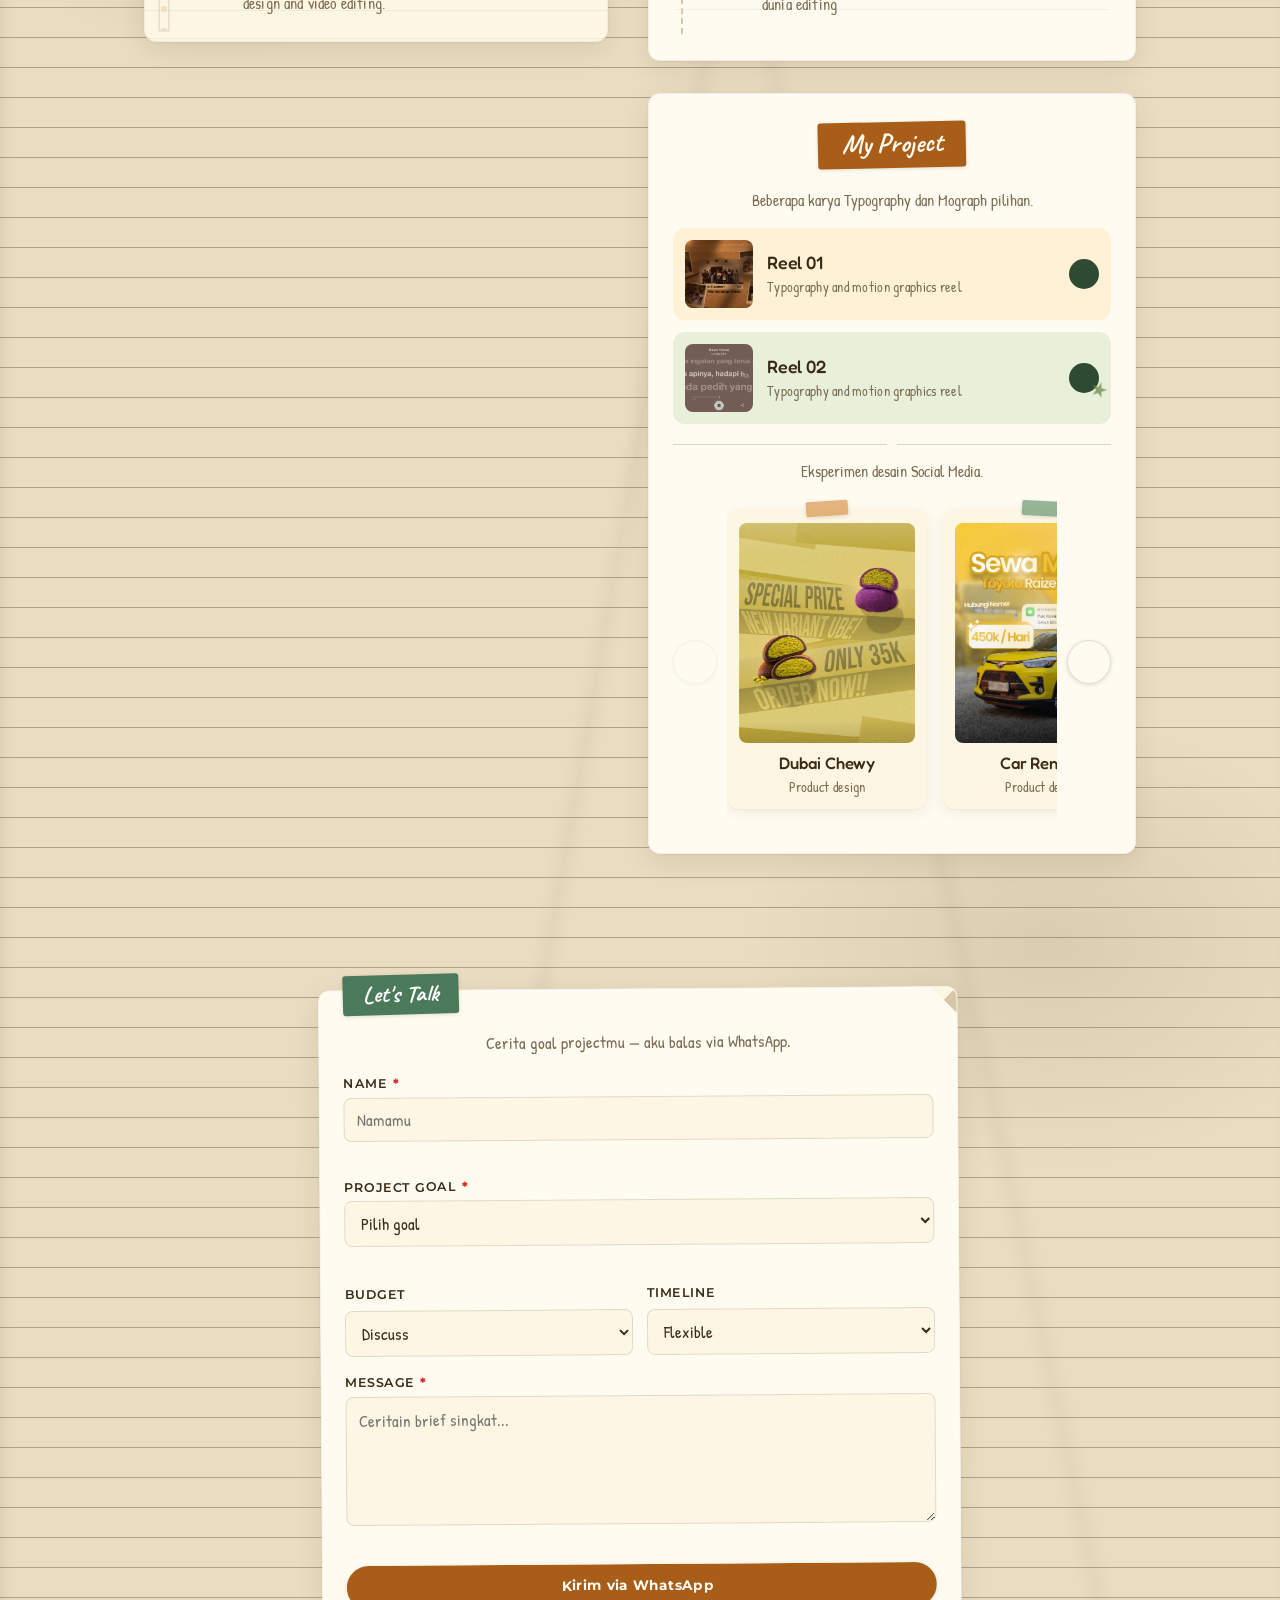
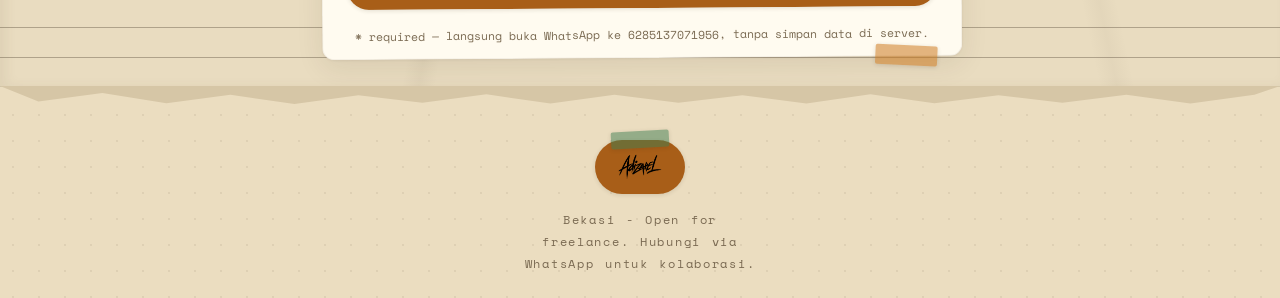
==== commit 4da26c6a: "Revise experience details in index.html Updated experience descriptions and titles to reflect curren" ====
--- a/index.html
+++ b/index.html
@@ -208,15 +208,15 @@
                             <div class="exp-item">
                                 <span class="exp-year">Now</span>
                                 <div class="exp-desc">
-                                    <h5>Al-Azhar 44</h5>
-                                    <p>Student and Content Creator</p>
+                                    <h5>Al-Azhar</h5>
+                                    <p>Pelajar yang juga aktif berkarya sebagai content creator dan freelancer</p>
                                 </div>
                             </div>
                             <div class="exp-item">
                                 <span class="exp-year">2024</span>
                                 <div class="exp-desc">
-                                    <h5>Freelance Video Editor</h5>
-                                    <p>Typography and motion graphics reels for social media.</p>
+                                    <h5>Daya Utama</h5>
+                                    <p>Pelajar yang sedang aktif mengeksplorasi dan belajar dunia editing</p>
                                 </div>
                             </div>
                         </div>
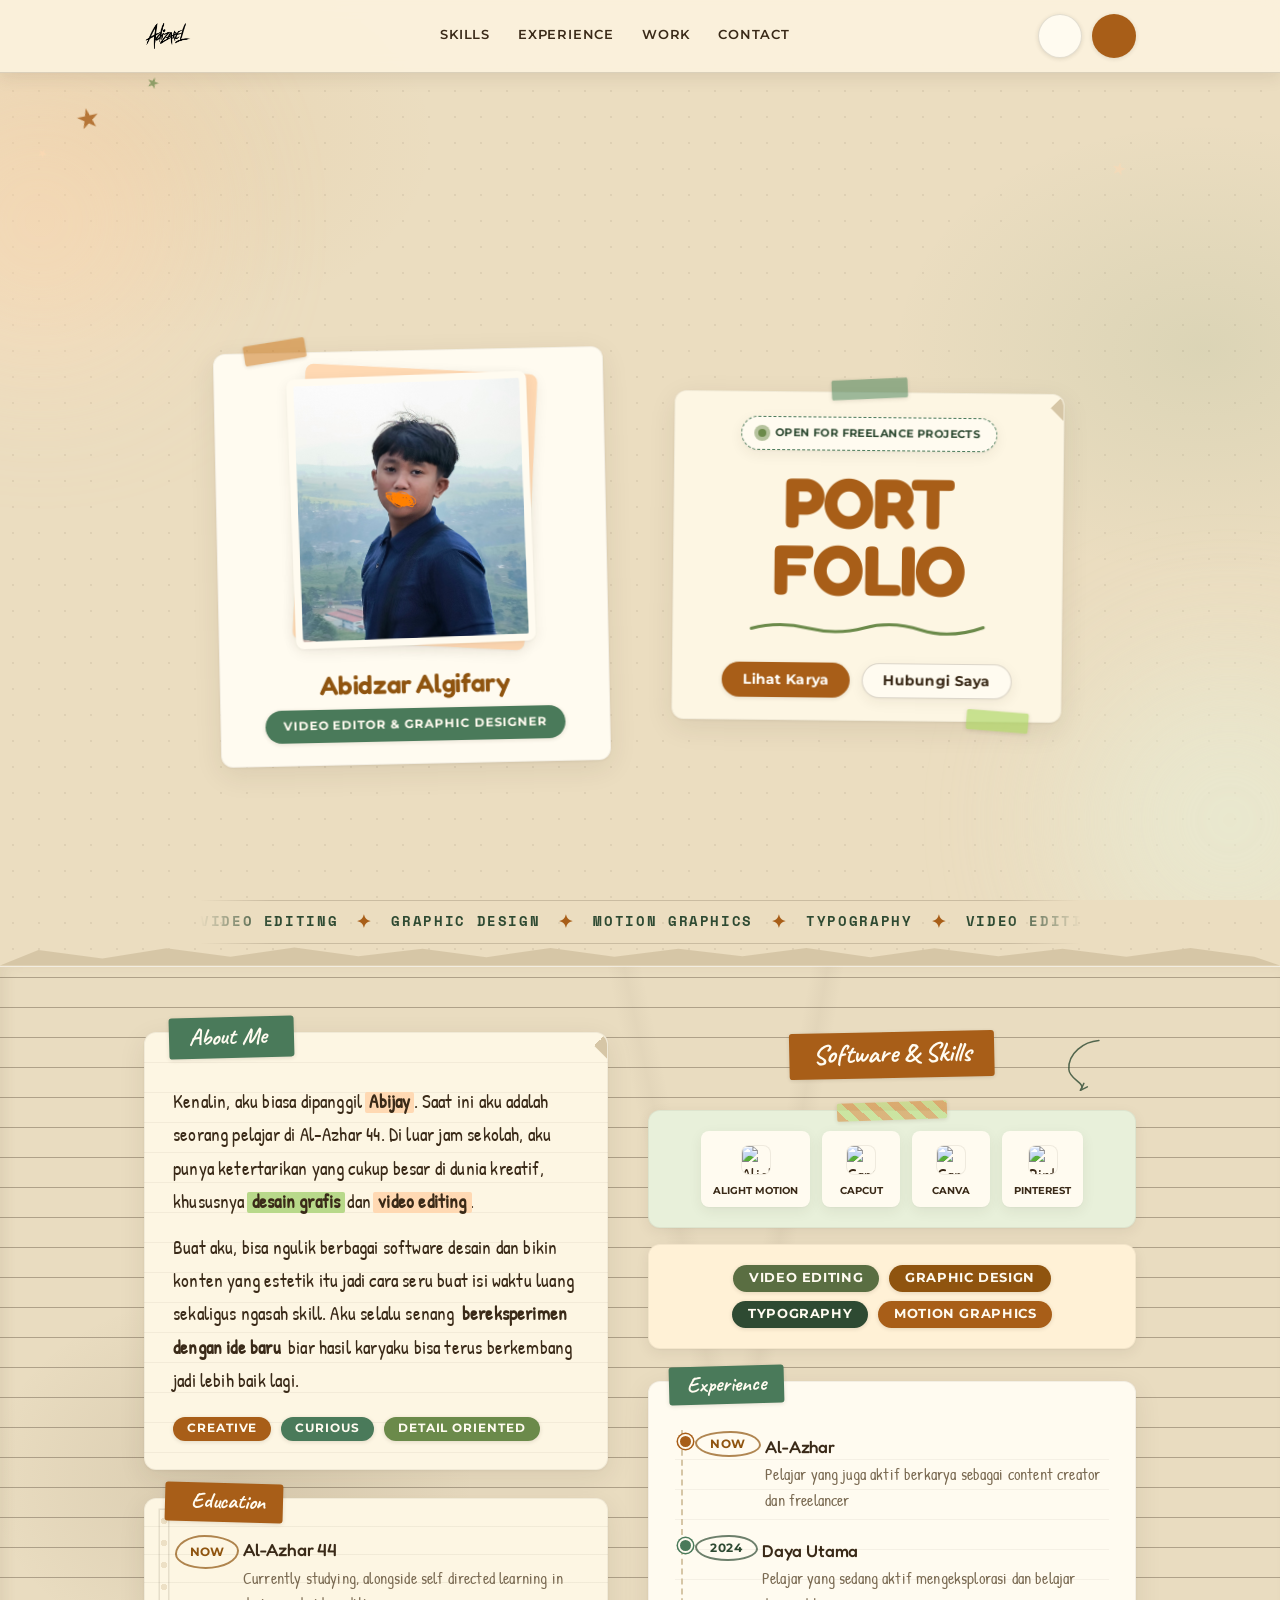
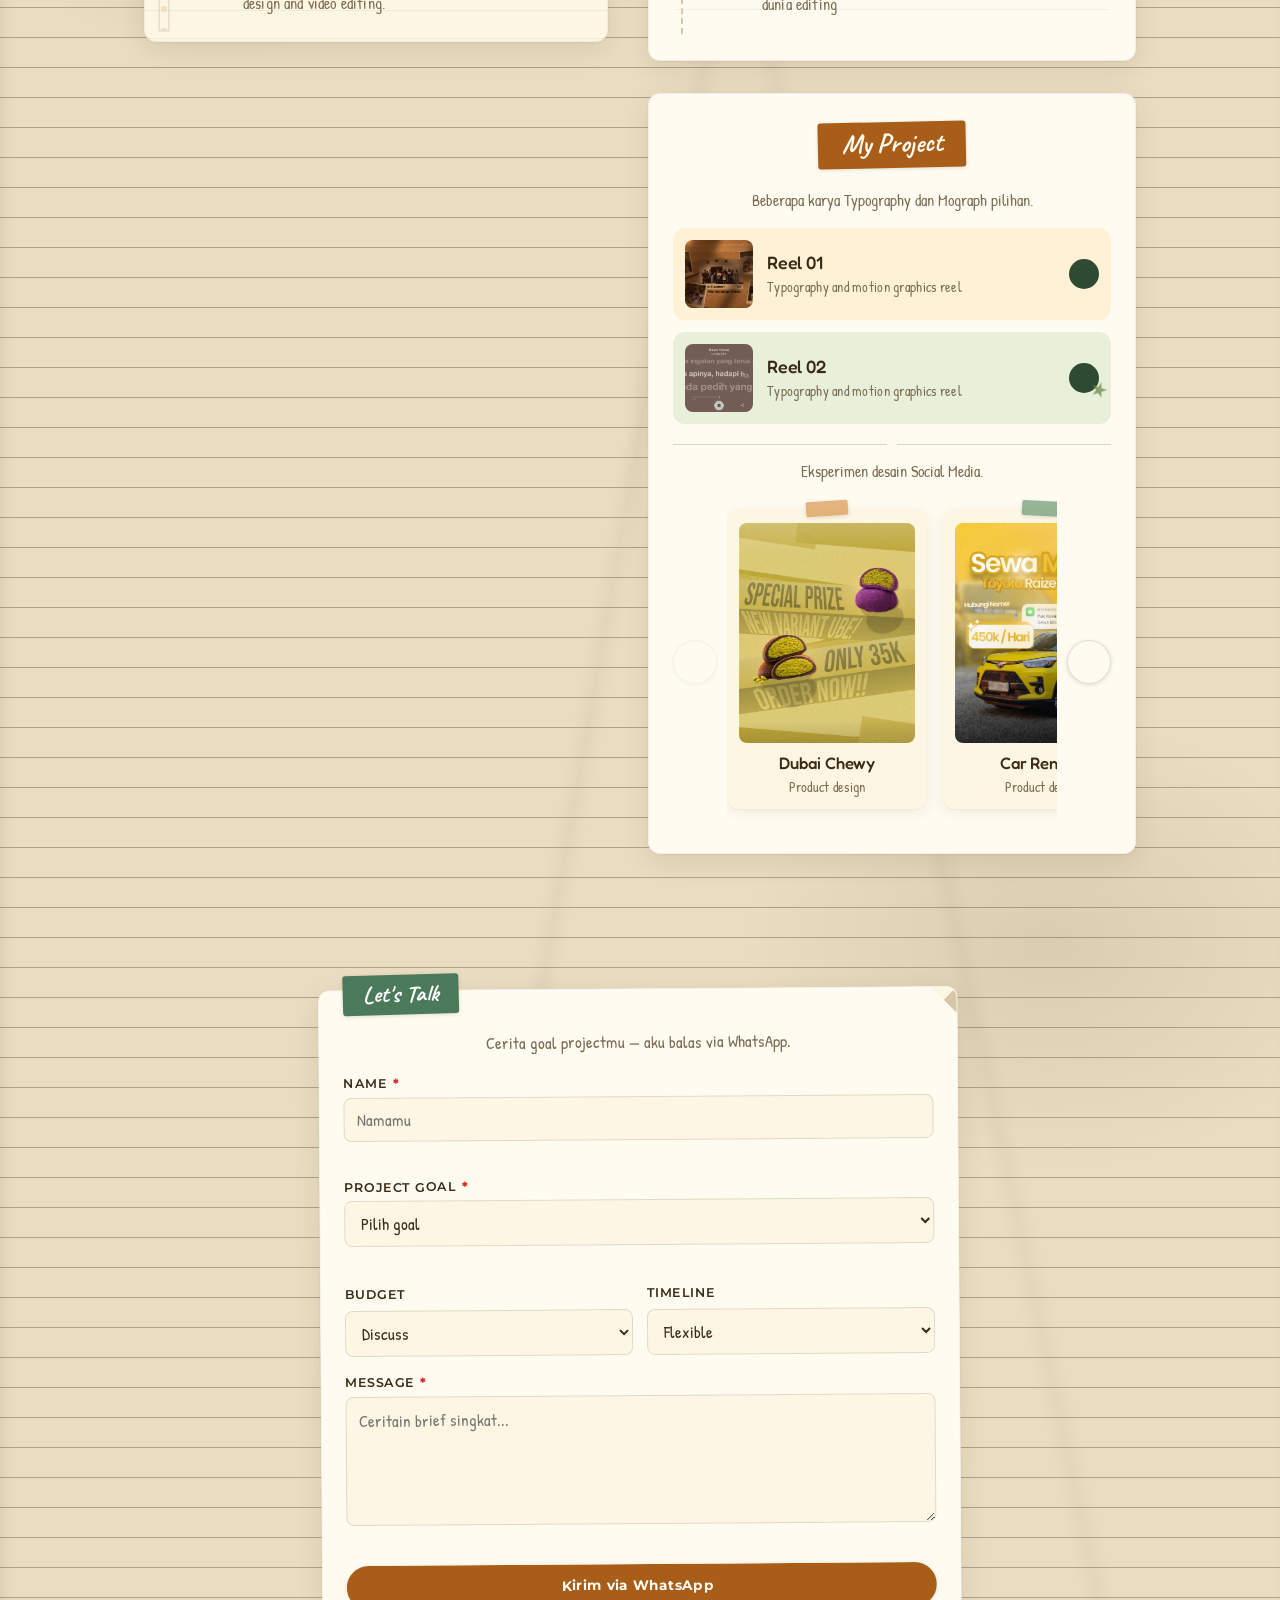
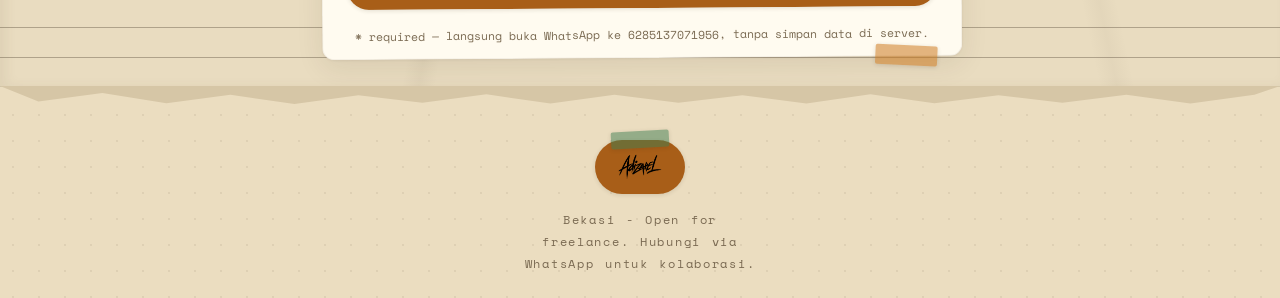
==== commit 4831153a: "Update hero section and fix HTML structure Added missing elements in the hero section and ensured pr" ====
--- a/index.html
+++ b/index.html
@@ -62,6 +62,8 @@
 
     <!-- HERO -->
     <section class="hero" id="hero" aria-labelledby="heroTitle">
+        <div class="hero-shade" aria-hidden="true"></div>
+        <canvas class="hero-canvas" id="heroCanvas" aria-hidden="true"></canvas>
         <div class="hero-bg-text" aria-hidden="true"></div>
         <div class="hero-glow" aria-hidden="true"></div>
         <span class="deco-star deco-star-a" aria-hidden="true"></span>
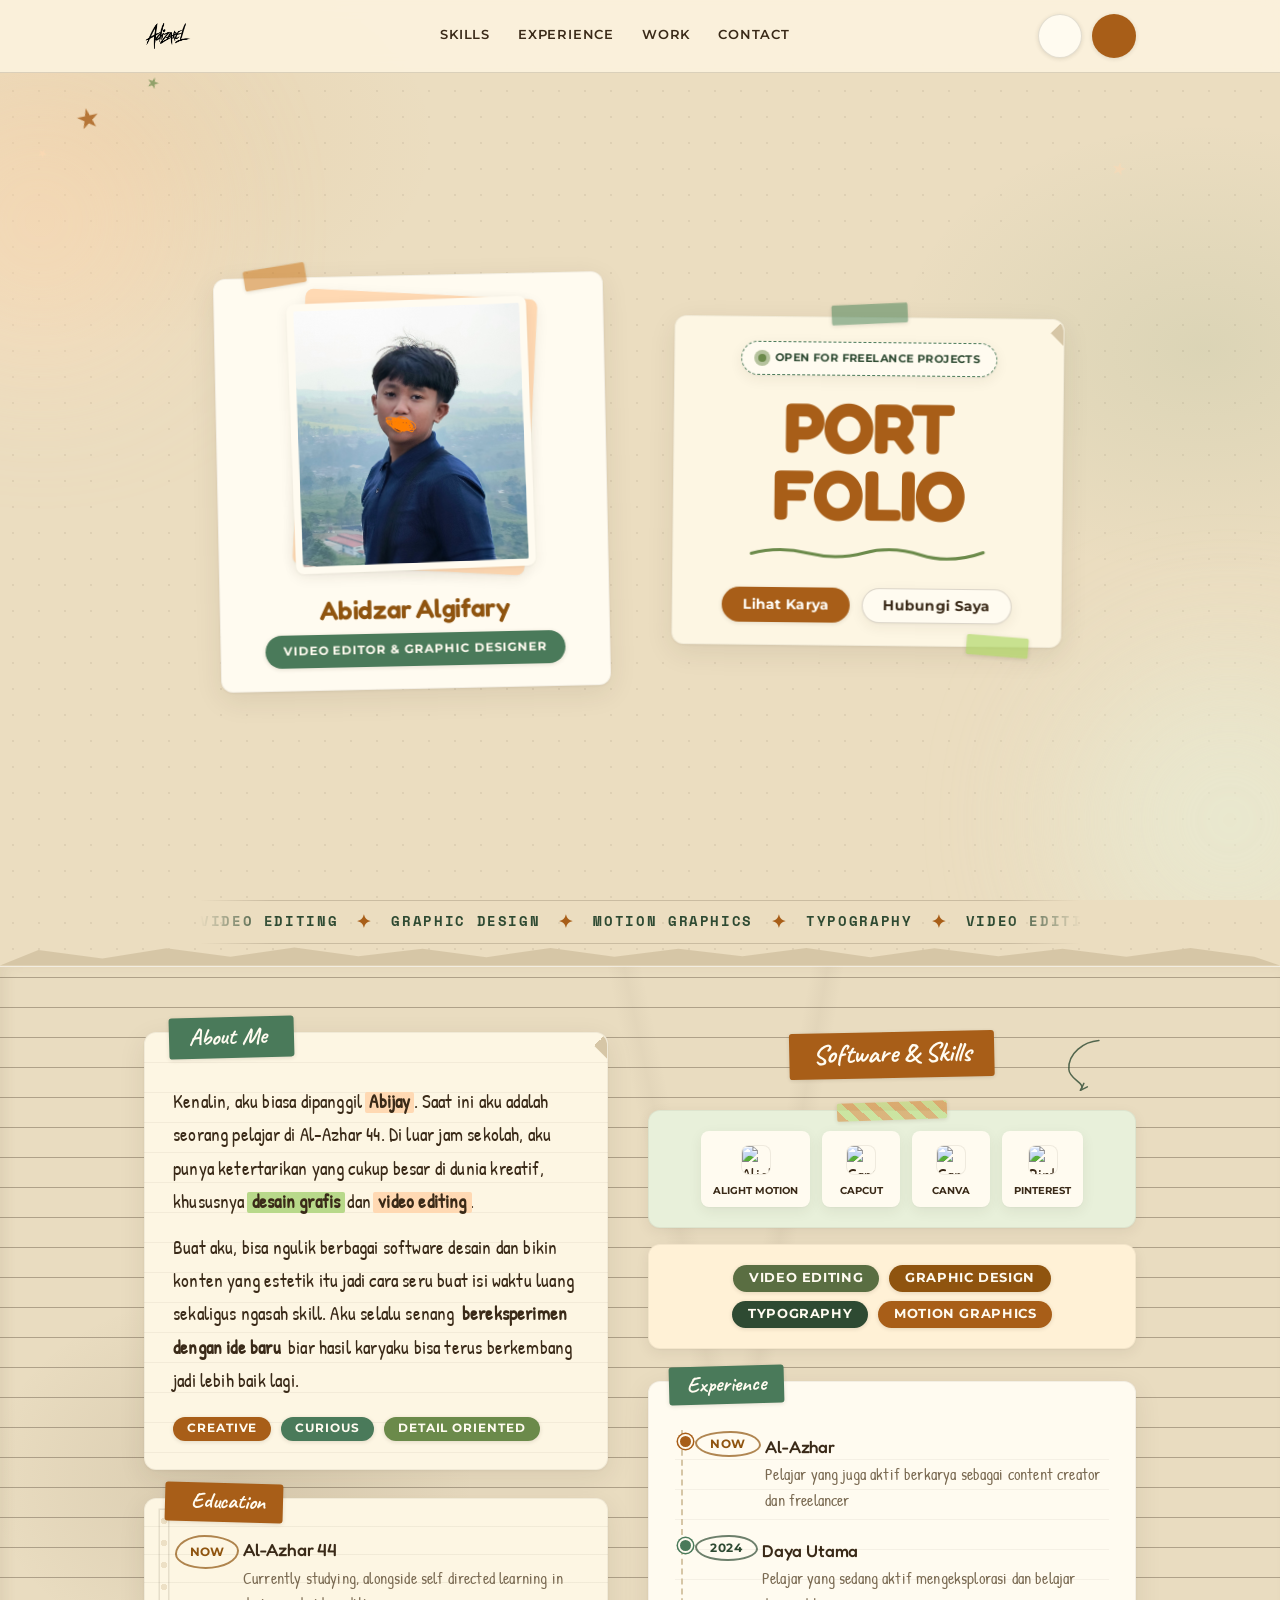
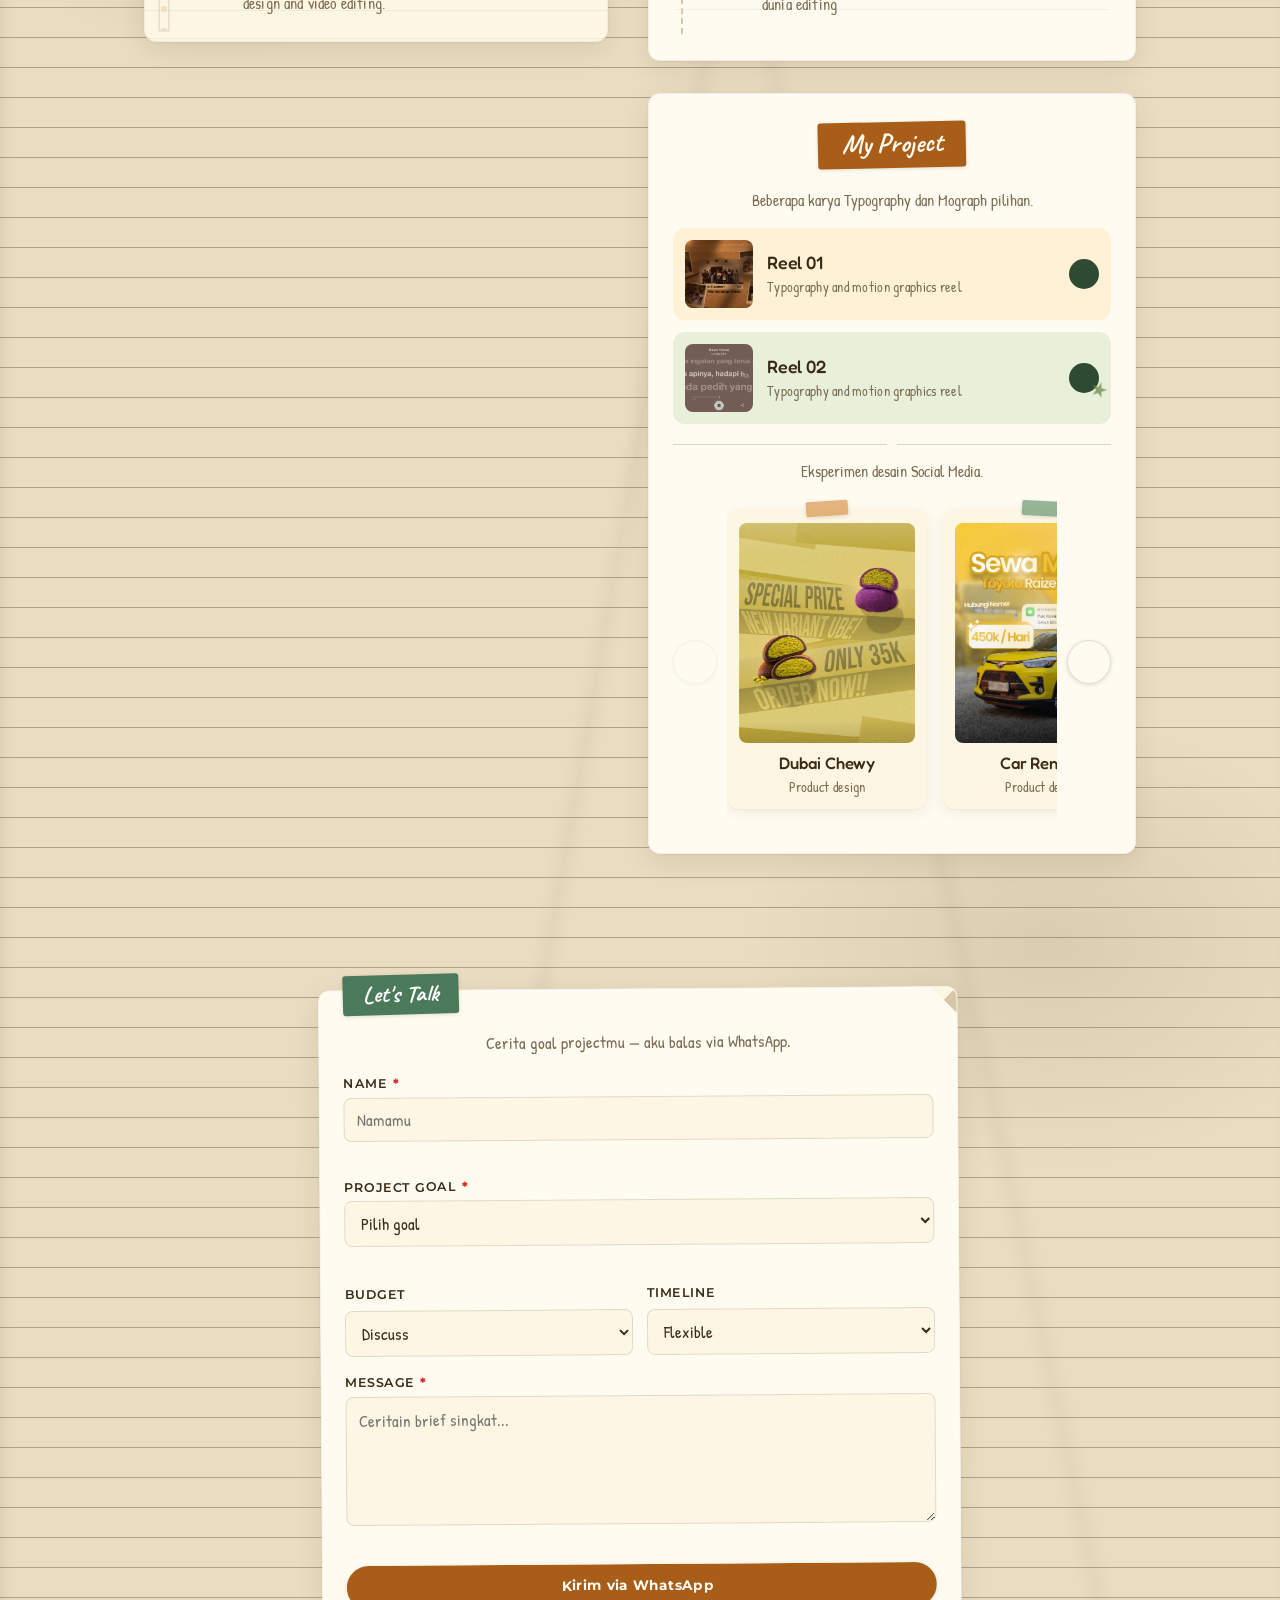
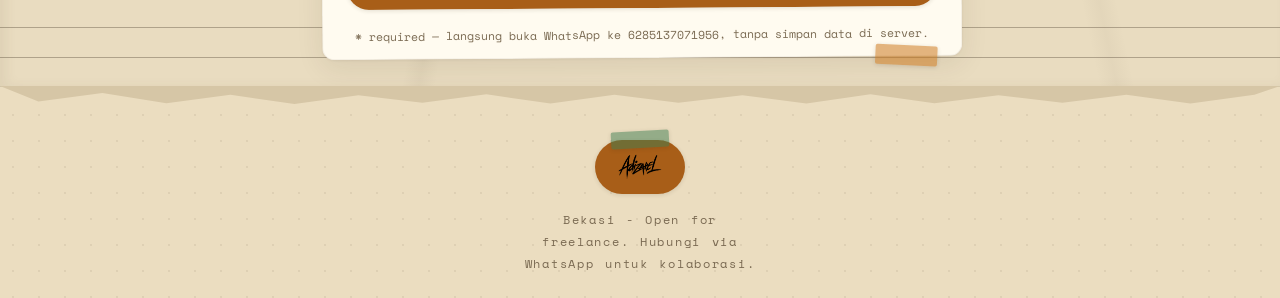
==== commit 42728f8a: "Remove hero canvas and add spotlight div" ====
--- a/index.html
+++ b/index.html
@@ -62,9 +62,8 @@
 
     <!-- HERO -->
     <section class="hero" id="hero" aria-labelledby="heroTitle">
-        <div class="hero-shade" aria-hidden="true"></div>
-        <canvas class="hero-canvas" id="heroCanvas" aria-hidden="true"></canvas>
         <div class="hero-bg-text" aria-hidden="true"></div>
+        <div class="hero-spotlight" aria-hidden="true"></div>
         <div class="hero-glow" aria-hidden="true"></div>
         <span class="deco-star deco-star-a" aria-hidden="true"></span>
         <span class="deco-star deco-star-a2" aria-hidden="true"></span>
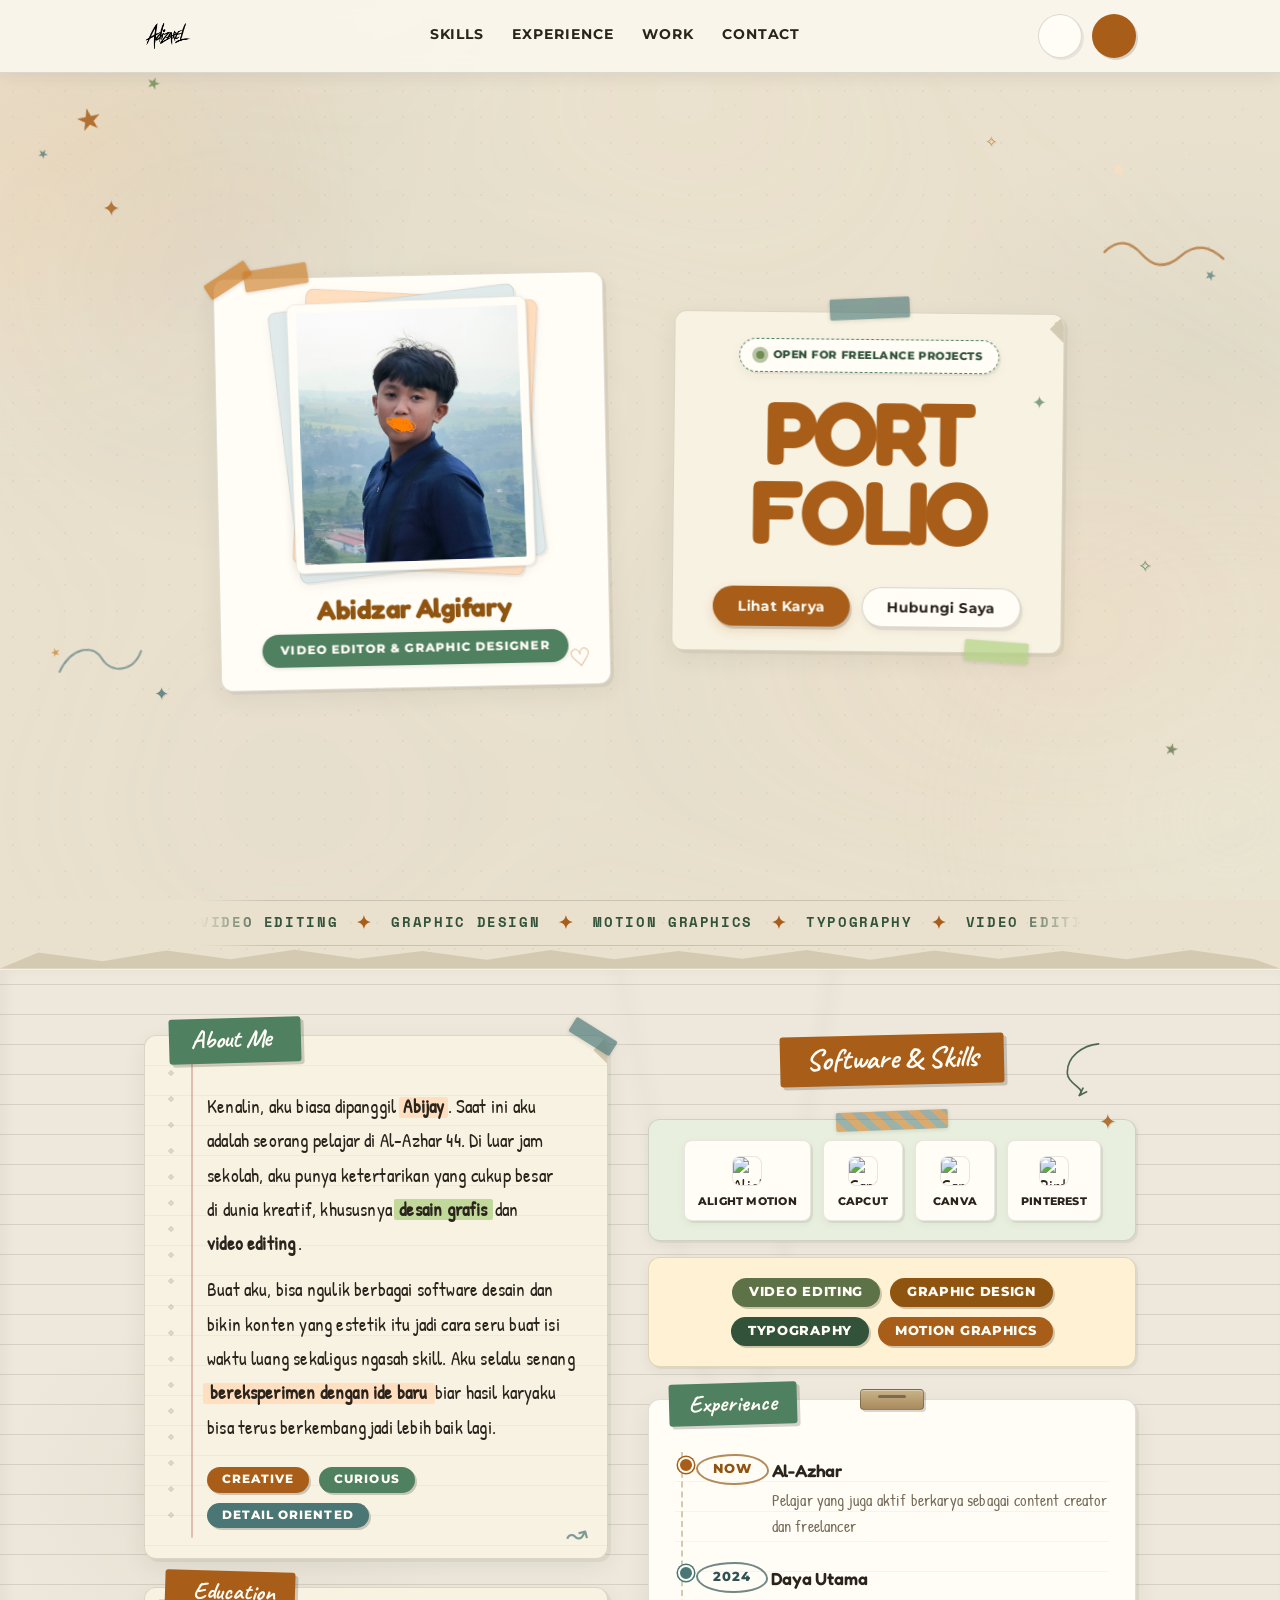
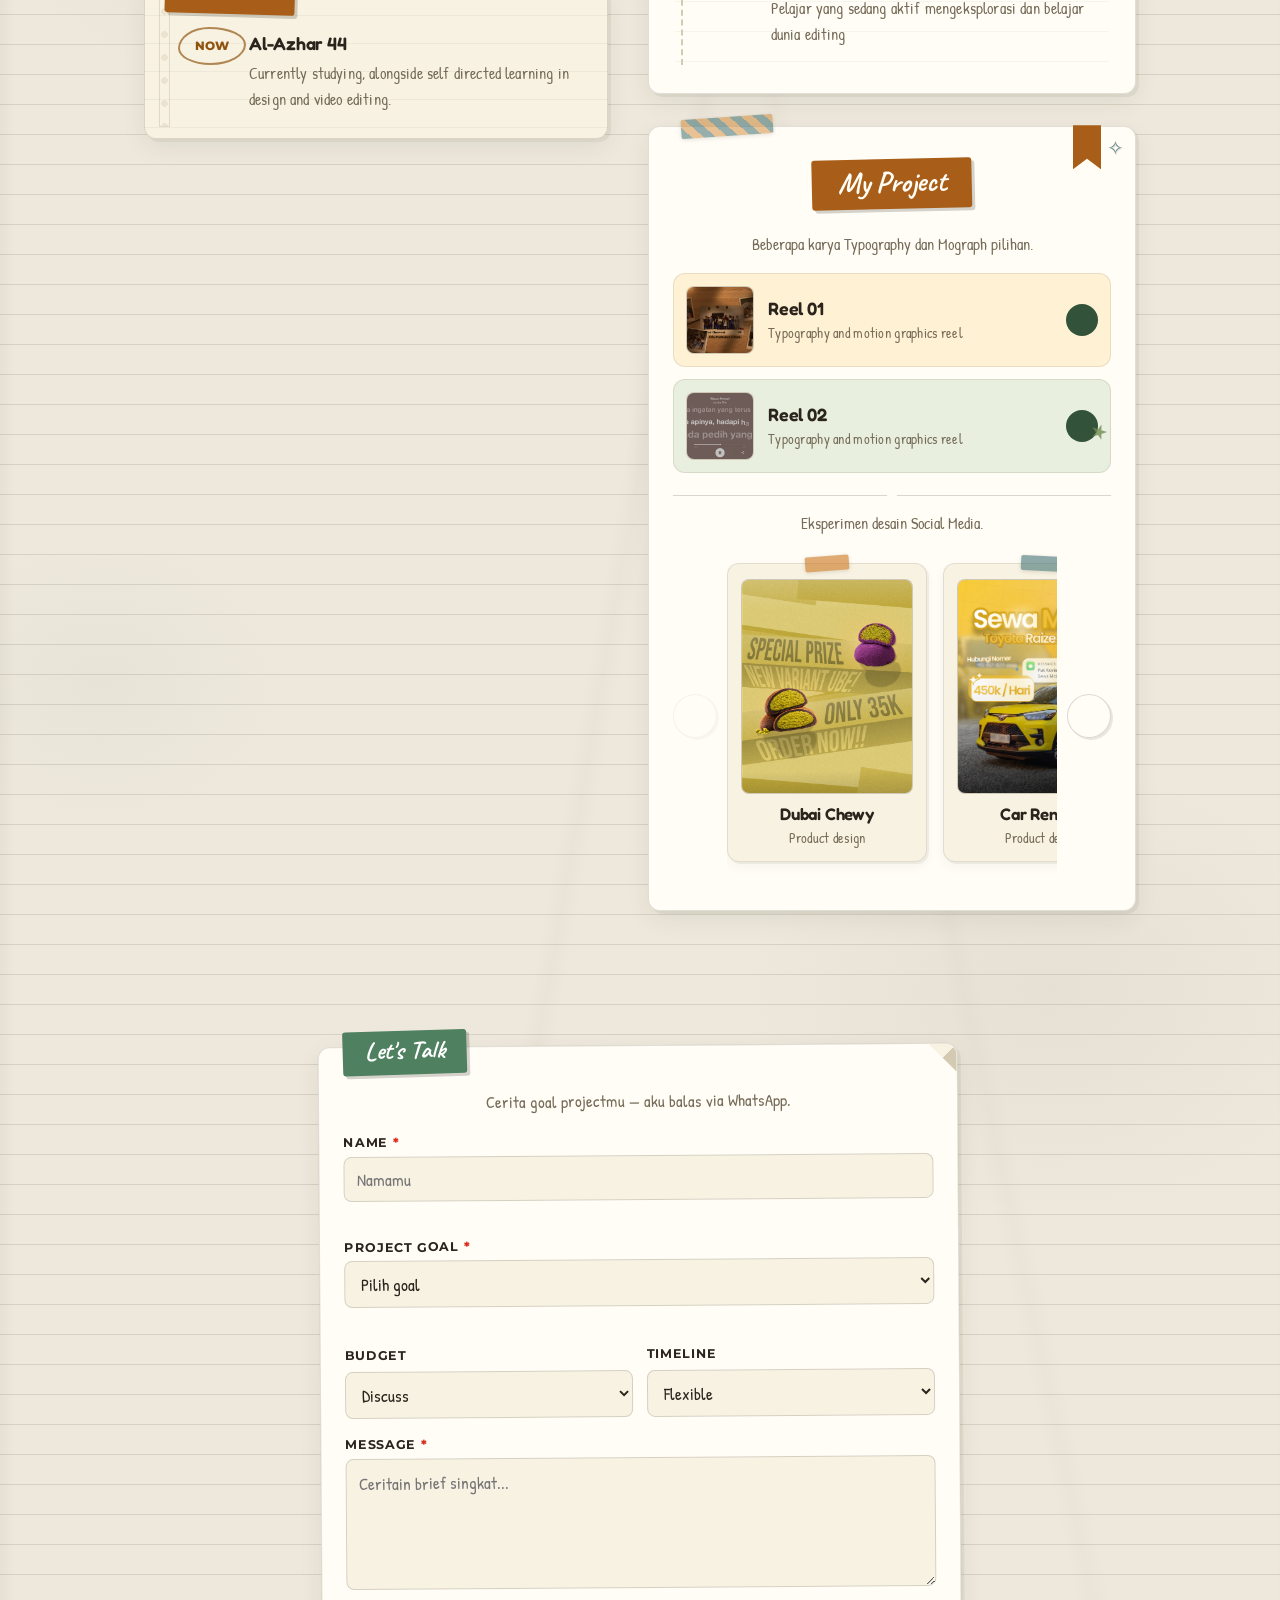
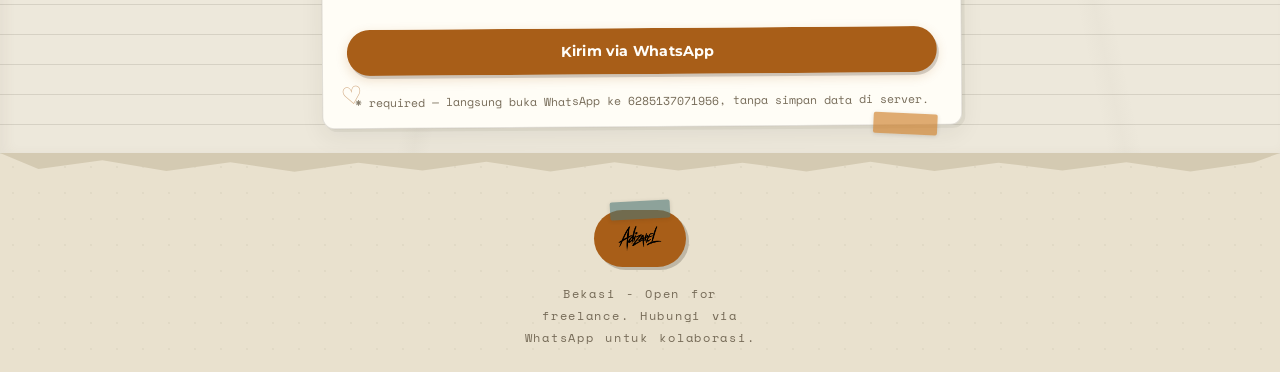
==== commit acdf0acc: "Update theme color and adjust hero section elements" ====
--- a/index.html
+++ b/index.html
@@ -5,7 +5,7 @@
     <meta name="viewport" content="width=device-width, initial-scale=1.0">
     <title>Portofolio | Abidzar Algifary - Video Editor & Graphic Designer</title>
     <meta name="description" content="Abidzar Algifary (Abijay) - Video Editor & Graphic Designer, pelajar Al-Azhar 44. Portofolio typography, motion graphics, dan desain grafis. Open for freelance projects.">
-    <meta name="theme-color" content="#EFE1C2">
+    <meta name="theme-color" content="#EAE3D2">
     <meta property="og:title" content="Abidzar Algifary - Video Editor & Graphic Designer">
     <meta property="og:description" content="Typography, motion graphics, dan desain grafis pilihan oleh Abidzar Algifary.">
     <meta property="og:image" content="Asset/IMG_4270.jpeg">
@@ -25,7 +25,7 @@
         var theme = stored || (sysDark ? 'dark' : 'light');
         document.documentElement.setAttribute('data-theme', theme);
         var meta = document.querySelector('meta[name="theme-color"]');
-        if(meta) meta.setAttribute('content', theme === 'dark' ? '#1A1814' : '#EFE1C2');
+        if(meta) meta.setAttribute('content', theme === 'dark' ? '#1A1815' : '#EAE3D2');
       }catch(e){}
     })();
     </script>
@@ -63,18 +63,55 @@
     <!-- HERO -->
     <section class="hero" id="hero" aria-labelledby="heroTitle">
         <div class="hero-bg-text" aria-hidden="true"></div>
+        <div class="hero-bg-glow" aria-hidden="true"></div>
         <div class="hero-spotlight" aria-hidden="true"></div>
+        <div class="hero-grain" aria-hidden="true"></div>
         <div class="hero-glow" aria-hidden="true"></div>
+        <div class="hero-particles" aria-hidden="true">
+            <span class="hero-particle"></span>
+            <span class="hero-particle"></span>
+            <span class="hero-particle"></span>
+            <span class="hero-particle"></span>
+            <span class="hero-particle"></span>
+            <span class="hero-particle"></span>
+            <span class="hero-particle"></span>
+            <span class="hero-particle"></span>
+            <span class="hero-particle"></span>
+            <span class="hero-particle"></span>
+            <span class="hero-particle"></span>
+            <span class="hero-particle"></span>
+            <span class="hero-particle"></span>
+            <span class="hero-particle"></span>
+        </div>
+
         <span class="deco-star deco-star-a" aria-hidden="true"></span>
         <span class="deco-star deco-star-a2" aria-hidden="true"></span>
         <span class="deco-star deco-star-a3" aria-hidden="true"></span>
+        <span class="deco-star deco-star-a4" aria-hidden="true"></span>
         <span class="deco-star deco-star-hero" aria-hidden="true"></span>
+        <span class="deco-star deco-star-c" aria-hidden="true"></span>
+        <span class="deco-star deco-star-d" aria-hidden="true"></span>
+        <span class="deco-star deco-star-e" aria-hidden="true"></span>
+
+        <span class="deco-sparkle deco-sparkle-a" aria-hidden="true">✦</span>
+        <span class="deco-sparkle deco-sparkle-b" aria-hidden="true">✧</span>
+        <span class="deco-sparkle deco-sparkle-c" aria-hidden="true">✦</span>
+        <span class="deco-sparkle deco-sparkle-d" aria-hidden="true">✧</span>
+
+        <svg class="deco-squiggle deco-squiggle-a" viewBox="0 0 140 44" aria-hidden="true">
+            <path d="M6 26 Q 24 4, 46 24 T 88 22 T 134 20" />
+        </svg>
+        <svg class="deco-squiggle deco-squiggle-b" viewBox="0 0 110 54" aria-hidden="true">
+            <path d="M8 34 C 24 10, 48 8, 56 26 C 64 44, 88 46, 100 24" />
+        </svg>
 
         <div class="hero-inner">
             <div class="profile-card">
                 <i class="ph-fill ph-paperclip deco-paperclip" aria-hidden="true"></i>
+                <span class="corner-tape corner-tape-tl" aria-hidden="true"></span>
                 <div class="photo-layers">
                     <div class="photo-frame frame-1" aria-hidden="true"></div>
+                    <div class="photo-frame frame-2" aria-hidden="true"></div>
                     <div class="photo-frame frame-3">
                         <img src="Asset/IMG_4270.jpeg" alt="Abidzar Algifary, Video Editor dan Graphic Designer" width="208" height="224" fetchpriority="high" decoding="async">
                     </div>
@@ -84,6 +121,7 @@
                     <p class="profile-role">Video Editor & Graphic Designer</p>
                 </div>
                 <div class="tape-deco" aria-hidden="true"></div>
+                <span class="card-doodle card-doodle-heart" aria-hidden="true">♡</span>
             </div>
 
             <div class="portfolio-card">
@@ -94,20 +132,18 @@
                     <span class="line1">PORT</span>
                     <span class="line2">FOLIO</span>
                 </h1>
-                <svg class="title-underline" viewBox="0 0 320 24" preserveAspectRatio="none" aria-hidden="true">
-                    <path d="M4 14 Q 40 4, 80 13 T 156 12 T 232 14 T 316 10" />
-                </svg>
                 <div class="hero-ctas">
                     <a href="#work" class="btn btn-primary">Lihat Karya</a>
                     <a href="https://wa.me/6285137071956" target="_blank" rel="noopener noreferrer" class="btn btn-ghost">Hubungi Saya</a>
                 </div>
                 <span class="corner-fold" aria-hidden="true"></span>
                 <div class="tape-deco portfolio-tape" aria-hidden="true"></div>
+                <span class="card-doodle card-doodle-sparkle" aria-hidden="true">✦</span>
             </div>
         </div>
     </section>
 
-    <!-- SKILL MARQUEE - lives UNDER hero, not inside (pre-flight compliant) -->
+    <!-- SKILL MARQUEE -->
     <div class="hero-marquee" aria-label="Daftar keahlian" role="region">
         <div class="marquee-track" aria-hidden="true">
             <span>Video Editing</span><span class="dot">✦</span>
@@ -127,15 +163,14 @@
 
     <div class="torn-divider" aria-hidden="true"></div>
 
-    <!-- LINED PAPER CONTENT - single continuous paper wrap (no seam) -->
     <div class="paper-wrap">
     <section class="lined-paper" aria-label="Portfolio content">
     <main id="main" class="main-grid">
-        <!-- KOLOM KIRI -->
         <div class="left-col">
             <section class="about-section" id="about" aria-labelledby="aboutHeading">
                 <div class="about-paper">
                     <span class="corner-fold" aria-hidden="true"></span>
+                    <span class="corner-tape corner-tape-tr" aria-hidden="true"></span>
                     <h2 class="about-heading" id="aboutHeading">About Me <i class="ph-fill ph-pencil-simple" aria-hidden="true"></i></h2>
                     <div class="about-bio">
                         <p>Kenalin, aku biasa dipanggil <strong>Abijay</strong>. Saat ini aku adalah seorang pelajar di Al-Azhar 44. Di luar jam sekolah, aku punya ketertarikan yang cukup besar di dunia kreatif, khususnya <strong>desain grafis</strong> dan <strong>video editing</strong>.</p>
@@ -146,6 +181,7 @@
                         <span class="sticker">Curious</span>
                         <span class="sticker">Detail oriented</span>
                     </div>
+                    <span class="card-doodle card-doodle-arrow" aria-hidden="true">↝</span>
                 </div>
             </section>
 
@@ -164,7 +200,6 @@
             </section>
         </div>
 
-        <!-- KOLOM KANAN -->
         <div class="right-col">
             <section class="skills-section" id="skills" aria-labelledby="skillsHeading">
                 <svg class="doodle-arrow-skills" viewBox="0 0 90 110" aria-hidden="true">
@@ -174,6 +209,7 @@
                 <h2 class="section-title" id="skillsHeading">Software & Skills</h2>
                 <div class="skills-bubbles">
                     <span class="washi-strip washi-strip-skills" aria-hidden="true"></span>
+                    <span class="deco-sparkle deco-sparkle-skills" aria-hidden="true">✦</span>
                     <div class="bubble bubble-software">
                         <div class="soft-item">
                             <div class="soft-icon"><img src="https://is1-ssl.mzstatic.com/image/thumb/Purple221/v4/8c/3b/7c/8c3b7ce9-68ef-ca83-9be6-8a4d3a54fbd3/AppIcon-0-0-1x_U007emarketing-0-5-0-0-0-0-85-220.png/512x512bb.jpg" alt="Alight Motion" width="28" height="28" loading="lazy" decoding="async"></div>
@@ -203,6 +239,7 @@
 
             <section class="experience-section" id="experience" aria-labelledby="expHeading">
                 <div class="clipboard">
+                    <span class="clipboard-clip" aria-hidden="true"></span>
                     <div class="board-inner">
                         <h2 class="board-heading" id="expHeading">Experience</h2>
                         <div class="experience-list">
@@ -227,7 +264,9 @@
 
             <section class="work-section" id="work" aria-labelledby="workHeading">
                 <span class="deco-star deco-star-b" aria-hidden="true"></span>
+                <span class="deco-sparkle deco-sparkle-work" aria-hidden="true">✧</span>
                 <div class="work-stack">
+                    <span class="washi-strip washi-strip-work" aria-hidden="true"></span>
                     <h2 class="section-title" id="workHeading">My Project</h2>
                     <p class="work-sub">Beberapa karya Typography dan Mograph pilihan.</p>
 
@@ -310,7 +349,6 @@
     </main>
     </section>
 
-    <!-- CONTACT - second-last, WhatsApp handoff -->
     <section class="contact-section" id="contact" aria-labelledby="contactHeading">
         <div class="contact-card">
             <span class="corner-fold" aria-hidden="true"></span>
--- a/style.css
+++ b/style.css
@@ -1,52 +1,40 @@
 /* ==================================================================
-   ADIZAREL - PORTFOLIO v12.0 (Anti-Slop Compliant)
-   Design Read: solo creative portfolio (video editor / graphic
-   designer, student) for freelance clients & hiring scouts,
-   with a playful scrapbook / craft language, leaning toward
-   native CSS + Phosphor + kraft palette + restrained motion.
-
-   Dials: DESIGN_VARIANCE 8 / MOTION_INTENSITY 5 / VISUAL_DENSITY 3
-   Stack: native CSS (no framework), Phosphor icons, motion via
-   CSS transforms/opacity + IntersectionObserver (no scroll listeners)
-
-    Palette lock: one accent = amber #A85E18 (saturation 76%, locked, AA 4.83:1 on white, 3.79:1 on kraft for large type).
-    Accent decorative tint #CC7A21 retained only as translucent tape, same hue family.
-   Supporting neutrals: emerald/sage only as supporting, not accent.
-   Shape lock: cards 12px, pills 999px, soft 8px - documented & locked.
-   Theme lock: light default, dark via prefers-color-scheme (no section flips).
+   ADIZAREL - PORTFOLIO v17.0
+   v17: hero title lebih besar, garis bawah dihapus, tombol di-soften.
    ================================================================== */
 :root {
-    --kraft: #EBDDC0;
-    --kraft-dark: #D6C6A6;
-    --paper-white: #FFFBF0;
-    --paper-cream: #FDF6E3;
-    --board-tan: #F1E4C4;
-    --ink: #3A2A18;
-    --muted: #7A6A52;
-    --muted-strong: #5C4E38;
-
-    /* ACCENT LOCK - single accent, used everywhere interactive (WCAG AA verified) */
+    --kraft: #E9E1CE;
+    --kraft-dark: #D4CAB2;
+    --paper-white: #FFFDF6;
+    --paper-cream: #F8F2E2;
+    --board-tan: #EBE3D0;
+    --ink: #2A241C;
+    --muted: #766B58;
+    --muted-strong: #524737;
+
     --accent: #A85E18;
     --accent-dark: #8F540F;
-    --accent-soft: #FFF1D6;
+    --accent-soft: #FFF1D4;
     --accent-hover: #7A470D;
     --accent-bright: #CC7A21;
 
-    /* supporting - not accents, muted sage/emerald for depth only */
-    --sage: #9CAF88;
-    --sage-dark: #5A6E42;
-    --lime: #B8D98A;
-    --lime-dark: #6B8A4A;
-    --emerald: #4A7A5A;
-    --emerald-dark: #2E4A32;
-    --green-pale: #E8F0DA;
-    --peach: #FFD9B3;
-
-    --shadow-card: 0 8px 28px rgba(58, 42, 24, .09), 0 1px 3px rgba(58,42,24,.06);
-    --shadow-card-sm: 0 4px 14px rgba(58, 42, 24, .07), 0 1px 2px rgba(58,42,24,.04);
-    --shadow-tape: 0 1px 4px rgba(58, 42, 24, .14);
-
-    /* shape lock */
+    --sage: #A5B393;
+    --sage-dark: #5E7248;
+    --lime: #C0D99A;
+    --lime-dark: #708C52;
+    --emerald: #4F8060;
+    --emerald-dark: #32523A;
+    --green-pale: #E9EFDE;
+    --peach: #FFDFC0;
+
+    --teal: #4A7676;
+    --teal-dark: #2F5252;
+    --teal-soft: #E0EAEA;
+
+    --shadow-card: 3px 3px 0 rgba(42, 36, 28, .06), 0 8px 24px rgba(42, 36, 28, .07);
+    --shadow-card-sm: 2px 2px 0 rgba(42, 36, 28, .05), 0 4px 12px rgba(42, 36, 28, .05);
+    --shadow-tape: 0 1px 4px rgba(42, 36, 28, .14);
+
     --r-card: 12px;
     --r-soft: 8px;
     --r-pill: 999px;
@@ -58,66 +46,68 @@
     --font-mono: 'Space Mono', monospace;
     --ease: cubic-bezier(.22, .8, .24, 1);
     --ease-smooth: cubic-bezier(.16, 1, .3, 1);
-}
-
-/* manual dark mode - via toggle */
+    --ease-out: cubic-bezier(0.23, 1, 0.32, 1);
+    --ease-in-out: cubic-bezier(0.77, 0, 0.175, 1);
+}
+
 [data-theme="dark"] {
-    --kraft: #1A1814;
-    --kraft-dark: #2A261E;
-    --paper-white: #232019;
-    --paper-cream: #28251E;
-    --board-tan: #2E2B22;
-    --ink: #F5F1E6;
-    --muted: #B8AFA0;
-    --muted-strong: #D6CFC0;
-    --accent-soft: #3A2A14;
-    --green-pale: #232B1E;
-    --peach: #3A2A14;
-    --shadow-card: 0 10px 26px rgba(0,0,0,.45);
-    --shadow-card-sm: 0 6px 16px rgba(0,0,0,.35);
-    --shadow-tape: 0 2px 8px rgba(0,0,0,.4);
+    --kraft: #191713;
+    --kraft-dark: #28251F;
+    --paper-white: #24211B;
+    --paper-cream: #29261F;
+    --board-tan: #2F2C24;
+    --ink: #EBE6D6;
+    --muted: #ACA593;
+    --muted-strong: #CEC7B5;
+    --accent-soft: #3A2C18;
+    --green-pale: #242B1F;
+    --peach: #3A2C18;
+    --teal-soft: #1C2A2A;
+    --shadow-card: 3px 3px 0 rgba(0,0,0,.4), 0 10px 26px rgba(0,0,0,.42);
+    --shadow-card-sm: 2px 2px 0 rgba(0,0,0,.35), 0 6px 16px rgba(0,0,0,.32);
+    --shadow-tape: 0 2px 8px rgba(0,0,0,.42);
 }
 [data-theme="dark"] body {
     background-image:
-        radial-gradient(rgba(245,241,230,.06) 1.2px, transparent 1.2px),
-        radial-gradient(ellipse 560px 340px at 8% 4%, rgba(204,122,33,.12), transparent 60%),
-        radial-gradient(ellipse 520px 380px at 94% 10%, rgba(62,125,80,.14), transparent 60%);
-}
-[data-theme="dark"] .site-nav { background: rgba(26,24,20,.92); border-bottom-color: rgba(245,241,230,.12); }
-[data-theme="dark"] .nav-logo { color: #F5F1E6; }
-[data-theme="dark"] .nav-link { color: #F5F1E6; }
+        radial-gradient(rgba(235,230,214,.05) 1.2px, transparent 1.2px),
+        radial-gradient(ellipse 560px 340px at 8% 4%, rgba(204,122,33,.10), transparent 60%),
+        radial-gradient(ellipse 520px 380px at 94% 10%, rgba(74,118,118,.10), transparent 60%);
+}
+[data-theme="dark"] .site-nav { background: rgba(25,23,19,.92); border-bottom-color: rgba(235,230,214,.14); }
+[data-theme="dark"] .nav-logo { color: #EBE6D6; }
+[data-theme="dark"] .nav-link { color: #EBE6D6; }
 [data-theme="dark"] .hero::before { background: rgba(204,122,33,.22); }
-[data-theme="dark"] .hero::after { background: rgba(62,125,80,.18); }
-
-/* system dark mode - only when user has not chosen manually */
+[data-theme="dark"] .hero::after { background: rgba(74,118,118,.20); }
+
 @media (prefers-color-scheme: dark) {
     :root:not([data-theme]) {
-        --kraft: #1A1814;
-        --kraft-dark: #2A261E;
-        --paper-white: #232019;
-        --paper-cream: #28251E;
-        --board-tan: #2E2B22;
-        --ink: #F5F1E6;
-        --muted: #B8AFA0;
-        --muted-strong: #D6CFC0;
-        --accent-soft: #3A2A14;
-        --green-pale: #232B1E;
-        --peach: #3A2A14;
-        --shadow-card: 0 10px 26px rgba(0,0,0,.45);
-        --shadow-card-sm: 0 6px 16px rgba(0,0,0,.35);
-        --shadow-tape: 0 2px 8px rgba(0,0,0,.4);
+        --kraft: #191713;
+        --kraft-dark: #28251F;
+        --paper-white: #24211B;
+        --paper-cream: #29261F;
+        --board-tan: #2F2C24;
+        --ink: #EBE6D6;
+        --muted: #ACA593;
+        --muted-strong: #CEC7B5;
+        --accent-soft: #3A2C18;
+        --green-pale: #242B1F;
+        --peach: #3A2C18;
+        --teal-soft: #1C2A2A;
+        --shadow-card: 3px 3px 0 rgba(0,0,0,.4), 0 10px 26px rgba(0,0,0,.42);
+        --shadow-card-sm: 2px 2px 0 rgba(0,0,0,.35), 0 6px 16px rgba(0,0,0,.32);
+        --shadow-tape: 0 2px 8px rgba(0,0,0,.42);
     }
     :root:not([data-theme]) body {
         background-image:
-            radial-gradient(rgba(245,241,230,.06) 1.2px, transparent 1.2px),
-            radial-gradient(ellipse 560px 340px at 8% 4%, rgba(204,122,33,.12), transparent 60%),
-            radial-gradient(ellipse 520px 380px at 94% 10%, rgba(62,125,80,.14), transparent 60%);
+            radial-gradient(rgba(235,230,214,.05) 1.2px, transparent 1.2px),
+            radial-gradient(ellipse 560px 340px at 8% 4%, rgba(204,122,33,.10), transparent 60%),
+            radial-gradient(ellipse 520px 380px at 94% 10%, rgba(74,118,118,.10), transparent 60%);
     }
-    :root:not([data-theme]) .site-nav { background: rgba(26,24,20,.92); border-bottom-color: rgba(245,241,230,.12); }
-    :root:not([data-theme]) .nav-logo { color: #F5F1E6; }
-    :root:not([data-theme]) .nav-link { color: #F5F1E6; }
+    :root:not([data-theme]) .site-nav { background: rgba(25,23,19,.92); border-bottom-color: rgba(235,230,214,.14); }
+    :root:not([data-theme]) .nav-logo { color: #EBE6D6; }
+    :root:not([data-theme]) .nav-link { color: #EBE6D6; }
     :root:not([data-theme]) .hero::before { background: rgba(204,122,33,.22); }
-    :root:not([data-theme]) .hero::after { background: rgba(62,125,80,.18); }
+    :root:not([data-theme]) .hero::after { background: rgba(74,118,118,.20); }
 }
 
 * { margin: 0; padding: 0; box-sizing: border-box; }
@@ -136,9 +126,9 @@
     font-family: var(--font-body);
     background-color: var(--kraft);
     background-image:
-        radial-gradient(rgba(59, 42, 22, .07) 1.2px, transparent 1.2px),
-        radial-gradient(ellipse 560px 340px at 8% 4%, rgba(204,122,33,.09), transparent 60%),
-        radial-gradient(ellipse 520px 380px at 94% 10%, rgba(62,125,80,.09), transparent 60%);
+        radial-gradient(rgba(76, 66, 50, .05) 1.2px, transparent 1.2px),
+        radial-gradient(ellipse 560px 340px at 8% 4%, rgba(204,122,33,.07), transparent 60%),
+        radial-gradient(ellipse 520px 380px at 94% 10%, rgba(74,118,118,.06), transparent 60%);
     background-size: 26px 26px, auto, auto;
     background-repeat: repeat, no-repeat, no-repeat;
     color: var(--ink);
@@ -149,14 +139,12 @@
 a { text-decoration: none; color: inherit; }
 img { max-width: 100%; height: auto; display: block; }
 
-/* Lenis smooth-scroll - recommended styles (auto-applied html classes) */
 html.lenis, html.lenis body { height: auto; }
 .lenis.lenis-smooth { scroll-behavior: auto !important; }
 .lenis.lenis-smooth [data-lenis-prevent] { overscroll-behavior: contain; }
 .lenis.lenis-stopped { overflow: hidden; }
-:focus-visible { outline: 2px dashed var(--accent); outline-offset: 3px; }
-
-/* skip link */
+:focus-visible { outline: 2px dashed var(--accent); outline-offset: 4px; }
+
 .skip-link {
     position: absolute; left: -9999px; top: 12px;
     background: var(--ink); color: var(--paper-white);
@@ -166,180 +154,438 @@
 }
 .skip-link:focus { left: 12px; }
 
-/* sentinel for nav shadow via IntersectionObserver (no scroll listener) */
 #navSentinel { position: absolute; top: 80px; height: 1px; width: 100%; pointer-events: none; }
 
-/* deco */
+/* DECO */
 .deco-star {
     position: absolute;
     clip-path: polygon(50% 0%, 61% 35%, 98% 35%, 68% 57%, 79% 91%, 50% 70%, 21% 91%, 32% 57%, 2% 35%, 39% 35%);
-    filter: drop-shadow(1px 2px 0 rgba(59, 42, 22, .2));
-    pointer-events: none; z-index: 2; opacity: .9;
-}
-.deco-star-a { width: 22px; height: 22px; background: var(--accent); top: 12%; left: 6%; transform: rotate(-12deg) translate3d(calc(var(--pmx, 0) * 12px), calc(var(--pmy, 0) * 12px), 0); opacity: .8; }
-/* companions so the top-left star reads as a cluster, not a stray */
-.deco-star-a2 { width: 12px; height: 12px; background: var(--lime-dark); top: 8.5%; left: 11.5%; transform: rotate(20deg) translate3d(calc(var(--pmx, 0) * 8px), calc(var(--pmy, 0) * 8px), 0); opacity: .7; }
-.deco-star-a3 { width: 9px; height: 9px; background: var(--peach); top: 16.5%; left: 3%; transform: rotate(30deg) translate3d(calc(var(--pmx, 0) * 16px), calc(var(--pmy, 0) * 16px), 0); opacity: .6; }
-.deco-star-b { width: 16px; height: 16px; background: var(--lime-dark); top: 38%; right: 6%; transform: rotate(18deg); opacity: .75; }
-.deco-star-hero { width: 14px; height: 14px; background: var(--peach); top: 18%; right: 12%; transform: rotate(14deg) translate3d(calc(var(--pmx, 0) * -18px), calc(var(--pmy, 0) * -18px), 0); opacity: .5; }
-.hero-bg-text {
-    position: absolute; top: 50%; left: 50%; transform: translate(calc(-50% - var(--pmx, 0) * 20px), calc(-50% - var(--pmy, 0) * 20px)) rotate(-3deg);
-    font-family: var(--font-display); font-weight: 800; font-size: clamp(5rem, 16vw, 11rem);
-    line-height: 0.9; letter-spacing: -0.045em; color: rgba(59,42,22,0.04);
-    white-space: nowrap; pointer-events: none; user-select: none; z-index: 0;
-    text-transform: uppercase; max-width: 100vw; overflow: hidden;
-}
-[data-theme="dark"] .hero-bg-text { color: rgba(245,241,230,0.035); }
-@media (prefers-color-scheme: dark) { :root:not([data-theme]) .hero-bg-text { color: rgba(245,241,230,0.035); } }
-.deco-paperclip {
-    position: absolute; top: -14px; right: 22px;
-    font-size: 1.9rem; color: var(--muted);
-    transform: rotate(18deg);
-    filter: drop-shadow(1px 2px 1px rgba(59,42,22,.3)); z-index: 6;
-}
-.deco-pushpin {
-    position: absolute; top: -13px; left: 24px;
-    font-size: 1.75rem; color: var(--accent-dark);
-    transform: rotate(-8deg);
-    filter: drop-shadow(1px 2px 1px rgba(59,42,22,.3)); z-index: 6;
-}
-.doodle-arrow-skills {
-    position: absolute; top: 4px; right: 6%;
-    width: 52px; height: auto; z-index: 3; pointer-events: none; opacity: .8; overflow: visible;
-}
-.doodle-arrow-skills path {
-    fill: none; stroke: var(--emerald-dark); stroke-width: 2.6; stroke-linecap: round; stroke-linejoin: round;
-}
+    filter: drop-shadow(1px 2px 0 rgba(42, 36, 28, .2));
+    pointer-events: none; z-index: 2;
+}
+.deco-star-a { width: 24px; height: 24px; background: var(--accent); top: 12%; left: 6%; transform: rotate(-12deg) translate3d(calc(var(--pmx, 0) * 14px), calc(var(--pmy, 0) * 14px), 0); opacity: .85; }
+.deco-star-a2 { width: 13px; height: 13px; background: var(--lime-dark); top: 8.5%; left: 11.5%; transform: rotate(20deg) translate3d(calc(var(--pmx, 0) * 9px), calc(var(--pmy, 0) * 9px), 0); opacity: .8; }
+.deco-star-a3 { width: 10px; height: 10px; background: var(--teal); top: 16.5%; left: 3%; transform: rotate(30deg) translate3d(calc(var(--pmx, 0) * 18px), calc(var(--pmy, 0) * 18px), 0); opacity: .75; }
+.deco-star-a4 { width: 8px; height: 8px; background: var(--peach); top: 5.5%; left: 8%; transform: rotate(-5deg) translate3d(calc(var(--pmx, 0) * 12px), calc(var(--pmy, 0) * 12px), 0); opacity: .7; }
+.deco-star-b { width: 16px; height: 16px; background: var(--lime-dark); top: 38%; right: 6%; transform: rotate(18deg); opacity: .8; }
+.deco-star-hero { width: 15px; height: 15px; background: var(--peach); top: 18%; right: 12%; transform: rotate(14deg) translate3d(calc(var(--pmx, 0) * -20px), calc(var(--pmy, 0) * -20px), 0); opacity: .65; }
+.deco-star-c { width: 11px; height: 11px; background: var(--teal); top: 30%; right: 5%; transform: rotate(24deg) translate3d(calc(var(--pmx, 0) * -14px), calc(var(--pmy, 0) * -14px), 0); opacity: .7; }
+.deco-star-d { width: 9px; height: 9px; background: var(--accent-bright); top: 72%; left: 4%; transform: rotate(-18deg) translate3d(calc(var(--pmx, 0) * 10px), calc(var(--pmy, 0) * 10px), 0); opacity: .7; }
+.deco-star-e { width: 13px; height: 13px; background: var(--sage-dark); bottom: 16%; right: 8%; transform: rotate(12deg) translate3d(calc(var(--pmx, 0) * -12px), calc(var(--pmy, 0) * -12px), 0); opacity: .75; }
+
+.deco-sparkle {
+    position: absolute;
+    font-family: var(--font-display);
+    line-height: 1;
+    pointer-events: none;
+    z-index: 2;
+    color: var(--accent);
+    opacity: .8;
+    text-shadow: 1px 1px 0 rgba(42,36,28,.14);
+    animation: sparklePulse 3.5s ease-in-out infinite;
+}
+.deco-sparkle-a { font-size: 1.25rem; top: 22%; left: 8%; transform: translate3d(calc(var(--pmx, 0) * 16px), calc(var(--pmy, 0) * 16px), 0); animation-delay: 0s; }
+.deco-sparkle-b { font-size: .95rem; top: 62%; right: 10%; color: var(--emerald); transform: translate3d(calc(var(--pmx, 0) * -12px), calc(var(--pmy, 0) * -12px), 0); animation-delay: 1.1s; }
+.deco-sparkle-c { font-size: 1.05rem; bottom: 22%; left: 12%; color: var(--teal); transform: translate3d(calc(var(--pmx, 0) * 12px), calc(var(--pmy, 0) * 12px), 0); animation-delay: 2.2s; }
+.deco-sparkle-d { font-size: .85rem; top: 15%; right: 22%; color: var(--accent-bright); animation-delay: 1.6s; }
+.deco-sparkle-skills { font-size: 1.2rem; top: -8px; right: 4%; color: var(--accent); opacity: .85; animation-delay: .4s; }
+.deco-sparkle-work { font-size: 1.15rem; top: 12px; right: 12px; color: var(--teal); opacity: .8; animation-delay: .8s; }
+
+@keyframes sparklePulse {
+    0%, 100% { opacity: .4; transform: scale(.85) rotate(0deg); }
+    50% { opacity: 1; transform: scale(1.18) rotate(15deg); }
+}
+
+.deco-squiggle { position: absolute; pointer-events: none; z-index: 2; overflow: visible; }
+.deco-squiggle path { fill: none; stroke-linecap: round; stroke-linejoin: round; }
+.deco-squiggle-a { width: 130px; top: 26%; right: 4%; stroke: var(--accent); opacity: .65; transform: rotate(6deg) translate3d(calc(var(--pmx, 0) * -18px), calc(var(--pmy, 0) * -18px), 0); }
+.deco-squiggle-a path { stroke-width: 2.6; }
+.deco-squiggle-b { width: 100px; bottom: 24%; left: 4%; stroke: var(--teal); opacity: .6; transform: rotate(-8deg) translate3d(calc(var(--pmx, 0) * 16px), calc(var(--pmy, 0) * 16px), 0); }
+.deco-squiggle-b path { stroke-width: 2.4; }
+
+.card-doodle { position: absolute; font-family: var(--font-display); line-height: 1; pointer-events: none; z-index: 3; opacity: .65; }
+.card-doodle-heart { font-size: 1.4rem; bottom: 14px; right: 18px; color: var(--accent); transform: rotate(-8deg); }
+.card-doodle-sparkle { font-size: 1.05rem; top: 78px; right: 16px; color: var(--emerald); opacity: .7; animation: sparklePulse 3.5s ease-in-out infinite .6s; }
+.card-doodle-arrow { font-size: 1.5rem; bottom: 12px; right: 20px; color: var(--teal); transform: rotate(-15deg); opacity: .7; }
+
+.corner-tape { position: absolute; width: 48px; height: 17px; background: rgba(204,122,33,.68); box-shadow: var(--shadow-tape); border-radius: 2px; z-index: 5; }
+.corner-tape-tl { top: -8px; left: -10px; transform: rotate(-32deg); }
+.corner-tape-tr { top: -8px; right: -10px; transform: rotate(32deg); background: rgba(74,118,118,.68); }
+
+.clipboard-clip {
+    position: absolute; top: -11px; left: 50%;
+    width: 64px; height: 21px;
+    transform: translateX(-50%);
+    background: linear-gradient(180deg, #C9B389, #A88A5D);
+    border-radius: 4px;
+    border: 1px solid rgba(42,36,28,.35);
+    box-shadow: 2px 2px 0 rgba(42,36,28,.18), inset 0 1px 0 rgba(255,255,255,.35);
+    z-index: 3;
+}
+.clipboard-clip::after {
+    content: ''; position: absolute; top: 5px; left: 50%;
+    width: 28px; height: 3px; transform: translateX(-50%);
+    background: rgba(42,36,28,.45); border-radius: 2px;
+}
+
+.deco-paperclip { position: absolute; top: -14px; right: 22px; font-size: 1.95rem; color: var(--muted); transform: rotate(18deg); filter: drop-shadow(1px 2px 1px rgba(42,36,28,.28)); z-index: 6; }
+.deco-pushpin { position: absolute; top: -13px; left: 24px; font-size: 1.85rem; color: var(--accent-dark); transform: rotate(-8deg); filter: drop-shadow(1px 2px 1px rgba(42,36,28,.28)); z-index: 6; }
+.doodle-arrow-skills { position: absolute; top: 4px; right: 6%; width: 54px; height: auto; z-index: 3; pointer-events: none; opacity: .85; overflow: visible; }
+.doodle-arrow-skills path { fill: none; stroke: var(--emerald-dark); stroke-width: 2.8; stroke-linecap: round; stroke-linejoin: round; }
 .washi-strip {
     position: absolute; top: -8px; left: 50%;
     transform: translateX(-50%) rotate(-2deg);
-    width: 110px; height: 18px;
-    background: repeating-linear-gradient(45deg, rgba(204,122,33,.5) 0 8px, rgba(169,214,92,.45) 8px 16px);
+    width: 112px; height: 19px;
+    background: repeating-linear-gradient(45deg, rgba(204,122,33,.58) 0 8px, rgba(74,118,118,.5) 8px 16px);
     box-shadow: var(--shadow-tape); border-radius: 2px; z-index: 3;
 }
-.footer-tape {
-    position: absolute; top: -9px; left: 50%;
-    transform: translateX(-50%) rotate(-3deg);
-    width: 58px; height: 17px; background: rgba(62,125,80,.5);
-    border-radius: 2px; box-shadow: var(--shadow-tape);
-}
+.washi-strip-work { top: -10px; left: 32px; transform: rotate(-4deg); width: 92px; background: repeating-linear-gradient(45deg, rgba(74,118,118,.58) 0 8px, rgba(204,122,33,.46) 8px 16px); }
+.footer-tape { position: absolute; top: -9px; left: 50%; transform: translateX(-50%) rotate(-3deg); width: 60px; height: 18px; background: rgba(74,118,118,.58); border-radius: 2px; box-shadow: var(--shadow-tape); }
 .corner-fold {
     position: absolute; top: 0; right: 0;
-    width: 26px; height: 26px;
+    width: 28px; height: 28px;
     background: linear-gradient(135deg, var(--paper-cream) 50%, var(--kraft-dark) 50%);
     clip-path: polygon(100% 0%, 0% 0%, 100% 100%);
-    box-shadow: -2px 2px 4px rgba(59,42,22,.18); z-index: 4; border-radius: 0 var(--r-card) 0 0;
+    box-shadow: -2px 2px 5px rgba(42,36,28,.2); z-index: 4; border-radius: 0 var(--r-card) 0 0;
 }
 .mini-tape {
     position: absolute; top: -8px; left: 50%;
-    width: 42px; height: 15px;
+    width: 44px; height: 15px;
     transform: translateX(-50%) rotate(-4deg);
-    background: rgba(204,122,33,.55); box-shadow: var(--shadow-tape); border-radius: 2px; z-index: 5;
-}
-.poster-card:nth-child(2) .mini-tape { background: rgba(62,125,80,.55); transform: translateX(-50%) rotate(3deg); }
-.poster-card:nth-child(3) .mini-tape { background: rgba(169,214,92,.6); transform: translateX(-50%) rotate(-2deg); }
-.poster-card:nth-child(4) .mini-tape { background: rgba(204,122,33,.55); transform: translateX(-50%) rotate(2deg); }
-.poster-card:nth-child(5) .mini-tape { background: rgba(62,125,80,.55); transform: translateX(-50%) rotate(-3deg); }
+    background: rgba(204,122,33,.62); box-shadow: var(--shadow-tape); border-radius: 2px; z-index: 5;
+}
+.poster-card:nth-child(2) .mini-tape { background: rgba(74,118,118,.62); transform: translateX(-50%) rotate(3deg); }
+.poster-card:nth-child(3) .mini-tape { background: rgba(176,209,128,.68); transform: translateX(-50%) rotate(-2deg); }
+.poster-card:nth-child(4) .mini-tape { background: rgba(204,122,33,.62); transform: translateX(-50%) rotate(2deg); }
+.poster-card:nth-child(5) .mini-tape { background: rgba(74,118,118,.62); transform: translateX(-50%) rotate(-3deg); }
 .torn-divider {
-    position: relative; width: 100%; height: 22px; background: var(--kraft-dark);
+    position: relative; width: 100%; height: 23px; background: var(--kraft-dark);
     clip-path: polygon(0% 100%, 3% 30%, 8% 68%, 13% 22%, 18% 60%, 23% 18%, 28% 58%, 33% 24%,38% 62%, 43% 20%, 48% 60%, 53% 24%, 58% 58%, 63% 20%, 68% 62%,73% 22%, 78% 58%, 83% 24%, 88% 60%, 93% 20%, 98% 60%, 100% 100%);
     z-index: 1;
 }
 .torn-divider-flip { transform: scaleY(-1); margin-top: -1px; }
 
-/* VINTAGE CRUMPLED PAPER - like image: aged kraft with dark horizontals, no red rule */
-/* single continuous paper — wrapper paints lines once so no seam between content + contact */
+/* HERO MOTION BACKGROUND */
+.hero::before, .hero::after {
+    content: ''; position: absolute; border-radius: 50%;
+    filter: blur(80px); z-index: -2; pointer-events: none;
+    will-change: transform;
+}
+.hero-bg-glow {
+    position: absolute;
+    inset: -12%;
+    pointer-events: none;
+    z-index: -1;
+    filter: blur(56px);
+    opacity: .75;
+    background:
+        radial-gradient(ellipse 640px 480px at 22% 32%, rgba(74,118,118,.08), transparent 64%),
+        radial-gradient(ellipse 720px 520px at 78% 66%, rgba(255,200,160,.16), transparent 66%),
+        radial-gradient(ellipse 500px 420px at 52% 18%, rgba(255,232,205,.11), transparent 62%),
+        radial-gradient(ellipse 480px 400px at 28% 82%, rgba(200,180,215,.06), transparent 64%);
+    transform: translate3d(calc(var(--pmx, 0) * -12px), calc(var(--pmy, 0) * -12px), 0);
+    will-change: transform, opacity;
+    animation: glowPulse 20s ease-in-out infinite;
+}
+.hero-bg-glow::before {
+    content: '';
+    position: absolute;
+    inset: 12%;
+    border-radius: 50%;
+    background: conic-gradient(
+        from 0deg at 50% 50%,
+        transparent 0deg,
+        rgba(255, 205, 165, .055) 55deg,
+        transparent 110deg,
+        rgba(120, 170, 170, .055) 170deg,
+        transparent 220deg,
+        rgba(240, 190, 210, .04) 285deg,
+        transparent 340deg
+    );
+    mix-blend-mode: soft-light;
+    animation: auroraSpin 50s linear infinite;
+    opacity: .55;
+}
+@keyframes glowPulse { 0%, 100% { opacity: .65; } 50% { opacity: .82; } }
+@keyframes auroraSpin { from { transform: rotate(0deg) scale(1); } to { transform: rotate(360deg) scale(1); } }
+[data-theme="dark"] .hero-bg-glow {
+    opacity: .78;
+    background:
+        radial-gradient(ellipse 640px 480px at 22% 32%, rgba(74,118,118,.14), transparent 64%),
+        radial-gradient(ellipse 720px 520px at 78% 66%, rgba(204,122,33,.14), transparent 66%),
+        radial-gradient(ellipse 500px 420px at 52% 18%, rgba(255,220,180,.07), transparent 62%),
+        radial-gradient(ellipse 480px 400px at 28% 82%, rgba(120,100,140,.10), transparent 64%);
+    filter: blur(60px);
+}
+[data-theme="dark"] .hero-bg-glow::before { opacity: .42; }
+@media (prefers-color-scheme: dark) {
+    :root:not([data-theme]) .hero-bg-glow {
+        opacity: .78;
+        background:
+            radial-gradient(ellipse 640px 480px at 22% 32%, rgba(74,118,118,.14), transparent 64%),
+            radial-gradient(ellipse 720px 520px at 78% 66%, rgba(204,122,33,.14), transparent 66%),
+            radial-gradient(ellipse 500px 420px at 52% 18%, rgba(255,220,180,.07), transparent 62%),
+            radial-gradient(ellipse 480px 400px at 28% 82%, rgba(120,100,140,.10), transparent 64%);
+        filter: blur(60px);
+    }
+    :root:not([data-theme]) .hero-bg-glow::before { opacity: .42; }
+}
+
+.hero-grain {
+    position: absolute;
+    inset: 0;
+    pointer-events: none;
+    z-index: 0;
+    opacity: .26;
+    mix-blend-mode: multiply;
+    background-image:
+        radial-gradient(circle at 12% 22%, rgba(42,36,28,.14) 0 1px, transparent 1.5px),
+        radial-gradient(circle at 78% 42%, rgba(42,36,28,.12) 0 1px, transparent 1.5px),
+        radial-gradient(circle at 34% 78%, rgba(42,36,28,.10) 0 1px, transparent 1.5px),
+        radial-gradient(circle at 62% 15%, rgba(42,36,28,.10) 0 1px, transparent 1.5px),
+        radial-gradient(circle at 88% 82%, rgba(42,36,28,.10) 0 1px, transparent 1.5px),
+        radial-gradient(circle at 25% 55%, rgba(42,36,28,.08) 0 1px, transparent 1.5px),
+        radial-gradient(circle at 45% 35%, rgba(42,36,28,.08) 0 1px, transparent 1.5px),
+        radial-gradient(circle at 70% 62%, rgba(42,36,28,.08) 0 1px, transparent 1.5px);
+    background-size: 320px 320px, 260px 260px, 380px 380px, 300px 300px, 340px 340px, 280px 280px, 300px 300px, 360px 360px;
+    animation: grainShift 9s steps(6) infinite;
+}
+[data-theme="dark"] .hero-grain { mix-blend-mode: screen; opacity: .16; }
+@media (prefers-color-scheme: dark) { :root:not([data-theme]) .hero-grain { mix-blend-mode: screen; opacity: .16; } }
+@keyframes grainShift {
+    0%   { transform: translate(0, 0); }
+    20%  { transform: translate(-6px, 4px); }
+    40%  { transform: translate(4px, -6px); }
+    60%  { transform: translate(-4px, -3px); }
+    80%  { transform: translate(5px, 5px); }
+    100% { transform: translate(0, 0); }
+}
+
+.hero-particles { position: absolute; inset: 0; pointer-events: none; z-index: 1; overflow: hidden; }
+.hero-particle {
+    position: absolute;
+    width: 3px; height: 3px;
+    border-radius: 50%;
+    background: var(--accent);
+    opacity: 0;
+    box-shadow: 0 0 5px rgba(204,122,33,.32);
+    animation: particleFloat 16s linear infinite;
+}
+.hero-particle:nth-child(1) { left: 6%;  bottom: 12%; animation-delay: 0s;   background: var(--accent); }
+.hero-particle:nth-child(2) { left: 14%; bottom: 22%; animation-delay: 1.6s; background: var(--teal); width: 2px; height: 2px; }
+.hero-particle:nth-child(3) { left: 22%; bottom: 8%;  animation-delay: 3.2s; background: var(--emerald); width: 4px; height: 4px; }
+.hero-particle:nth-child(4) { left: 32%; bottom: 30%; animation-delay: 4.8s; background: var(--accent-bright); }
+.hero-particle:nth-child(5) { left: 44%; bottom: 6%;  animation-delay: 6.4s; background: var(--accent); width: 2px; height: 2px; }
+.hero-particle:nth-child(6) { left: 54%; bottom: 24%; animation-delay: 8s;   background: var(--teal); width: 4px; height: 4px; }
+.hero-particle:nth-child(7) { left: 64%; bottom: 14%; animation-delay: 9.6s; background: var(--emerald); }
+.hero-particle:nth-child(8) { left: 74%; bottom: 28%; animation-delay: 11.2s; background: var(--accent-bright); width: 2px; height: 2px; }
+.hero-particle:nth-child(9) { left: 82%; bottom: 10%; animation-delay: 12.8s; background: var(--accent); }
+.hero-particle:nth-child(10) { left: 90%; bottom: 22%; animation-delay: 2.4s; background: var(--teal); }
+.hero-particle:nth-child(11) { left: 12%; bottom: 40%; animation-delay: 5.6s; background: var(--emerald); width: 2px; height: 2px; }
+.hero-particle:nth-child(12) { left: 48%; bottom: 38%; animation-delay: 7.2s; background: var(--accent); width: 3px; height: 3px; }
+.hero-particle:nth-child(13) { left: 68%; bottom: 44%; animation-delay: 10.4s; background: var(--teal); width: 2px; height: 2px; }
+.hero-particle:nth-child(14) { left: 38%; bottom: 16%; animation-delay: 13.6s; background: var(--accent-bright); }
+
+@keyframes particleFloat {
+    0%   { transform: translate3d(0, 40px, 0) scale(.7); opacity: 0; }
+    18%  { opacity: .55; }
+    82%  { opacity: .42; }
+    100% { transform: translate3d(20px, -220px, 0) scale(1.15); opacity: 0; }
+}
+
+.hero-spotlight {
+    position: absolute;
+    inset: 0;
+    pointer-events: none;
+    z-index: 1;
+    opacity: 0;
+    transition: opacity .9s cubic-bezier(.22, .8, .24, 1);
+    background: radial-gradient(
+        ellipse 520px 440px at var(--mx, 50%) var(--my, 50%),
+        rgba(255, 250, 235, .30) 0%,
+        rgba(255, 245, 222, .24) 10%,
+        rgba(255, 235, 205, .17) 22%,
+        rgba(255, 224, 190, .11) 34%,
+        rgba(250, 214, 185, .065) 46%,
+        rgba(240, 205, 190, .035) 58%,
+        rgba(200, 195, 190, .015) 72%,
+        rgba(42, 36, 28, 0) 86%,
+        rgba(42, 36, 28, .028) 100%
+    );
+    will-change: background;
+}
+.hero.has-pointer .hero-spotlight { opacity: 1; }
+[data-theme="dark"] .hero-spotlight {
+    background: radial-gradient(
+        ellipse 540px 460px at var(--mx, 50%) var(--my, 50%),
+        rgba(255, 240, 210, .14) 0%,
+        rgba(255, 224, 185, .11) 12%,
+        rgba(250, 205, 160, .075) 24%,
+        rgba(240, 190, 150, .05) 38%,
+        rgba(220, 175, 145, .03) 52%,
+        rgba(160, 150, 150, .015) 66%,
+        rgba(60, 70, 70, .06) 80%,
+        rgba(0, 0, 0, .26) 100%
+    );
+}
+@media (prefers-color-scheme: dark) {
+  :root:not([data-theme]) .hero-spotlight {
+    background: radial-gradient(
+        ellipse 540px 460px at var(--mx, 50%) var(--my, 50%),
+        rgba(255, 240, 210, .14) 0%,
+        rgba(255, 224, 185, .11) 12%,
+        rgba(250, 205, 160, .075) 24%,
+        rgba(240, 190, 150, .05) 38%,
+        rgba(220, 175, 145, .03) 52%,
+        rgba(160, 150, 150, .015) 66%,
+        rgba(60, 70, 70, .06) 80%,
+        rgba(0, 0, 0, .26) 100%
+    );
+  }
+}
+@media (max-width: 640px) {
+  .hero-spotlight {
+    background: radial-gradient(
+        ellipse 380px 340px at var(--mx, 50%) var(--my, 50%),
+        rgba(255, 250, 235, .28) 0%,
+        rgba(255, 245, 222, .22) 12%,
+        rgba(255, 235, 205, .15) 24%,
+        rgba(255, 224, 190, .09) 36%,
+        rgba(250, 214, 185, .05) 48%,
+        rgba(240, 205, 190, .025) 62%,
+        rgba(200, 195, 190, .01) 76%,
+        rgba(42, 36, 28, 0) 90%,
+        rgba(42, 36, 28, .028) 100%
+    );
+  }
+  [data-theme="dark"] .hero-spotlight {
+    background: radial-gradient(
+        ellipse 400px 360px at var(--mx, 50%) var(--my, 50%),
+        rgba(255, 240, 210, .12) 0%,
+        rgba(255, 224, 185, .095) 14%,
+        rgba(250, 205, 160, .065) 28%,
+        rgba(240, 190, 150, .04) 42%,
+        rgba(220, 175, 145, .025) 56%,
+        rgba(160, 150, 150, .012) 70%,
+        rgba(60, 70, 70, .05) 84%,
+        rgba(0, 0, 0, .24) 100%
+    );
+  }
+}
+
+.hero-glow {
+    position: absolute; top: 0; left: 0;
+    width: 460px; height: 460px;
+    border-radius: 50%; pointer-events: none; z-index: 1;
+    background: radial-gradient(
+        circle,
+        rgba(255, 226, 180, .11) 0%,
+        rgba(255, 210, 165, .08) 18%,
+        rgba(255, 195, 150, .05) 34%,
+        rgba(240, 180, 175, .028) 50%,
+        rgba(200, 195, 205, .012) 68%,
+        transparent 86%
+    );
+    opacity: 0;
+    transition: opacity .7s cubic-bezier(.22, .8, .24, 1);
+    will-change: transform;
+}
+.hero.has-glow .hero-glow { opacity: 1; }
+[data-theme="dark"] .hero-glow {
+    background: radial-gradient(
+        circle,
+        rgba(255, 226, 180, .10) 0%,
+        rgba(255, 210, 165, .065) 20%,
+        rgba(255, 195, 150, .04) 36%,
+        rgba(200, 170, 180, .02) 54%,
+        transparent 80%
+    );
+}
+@media (prefers-color-scheme: dark) {
+  :root:not([data-theme]) .hero-glow {
+    background: radial-gradient(
+        circle,
+        rgba(255, 226, 180, .10) 0%,
+        rgba(255, 210, 165, .065) 20%,
+        rgba(255, 195, 150, .04) 36%,
+        rgba(200, 170, 180, .02) 54%,
+        transparent 80%
+    );
+  }
+}
+@media (max-width: 640px) { .hero-glow { width: 340px; height: 340px; } }
+
+/* PAPER */
 .paper-wrap {
     position: relative;
-    background-color: #E9DCC0;
+    background-color: #EDE8DB;
     background-image:
-        repeating-linear-gradient(0deg, transparent, transparent 29px, rgba(62, 48, 32, 0.68) 30px),
-        radial-gradient(ellipse 420px 320px at 18% 22%, rgba(105, 85, 55, 0.13), transparent 58%),
-        radial-gradient(ellipse 520px 380px at 82% 68%, rgba(90, 70, 40, 0.10), transparent 60%),
-        radial-gradient(ellipse 360px 260px at 55% 88%, rgba(70, 50, 30, 0.07), transparent 62%),
-        linear-gradient(100deg, transparent 0 48%, rgba(60, 45, 30, 0.04) 49%, transparent 50%),
-        linear-gradient(78deg, transparent 0 62%, rgba(60, 45, 30, 0.035) 63%, transparent 64%);
-    background-repeat: repeat, no-repeat, no-repeat, no-repeat, no-repeat, no-repeat;
-    box-shadow: inset 0 1px 0 rgba(255,255,255,.55), inset 0 -1px 0 rgba(60,45,30,.08), inset 6px 0 12px rgba(90,70,40,.07);
-}
-.lined-paper {
-    position: relative;
-    background: transparent;
-    padding: 10px 0 18px;
-    box-shadow: none;
-}
+        repeating-linear-gradient(0deg, transparent, transparent 29px, rgba(88, 78, 64, 0.30) 30px),
+        radial-gradient(ellipse 420px 320px at 18% 22%, rgba(112, 98, 76, 0.06), transparent 58%),
+        radial-gradient(ellipse 520px 380px at 82% 68%, rgba(96, 84, 64, 0.05), transparent 60%),
+        radial-gradient(ellipse 360px 260px at 55% 88%, rgba(80, 68, 52, 0.04), transparent 62%),
+        radial-gradient(ellipse 300px 240px at 8% 55%, rgba(74,118,118,0.035), transparent 62%),
+        linear-gradient(100deg, transparent 0 48%, rgba(70, 60, 46, 0.025) 49%, transparent 50%),
+        linear-gradient(78deg, transparent 0 62%, rgba(70, 60, 46, 0.02) 63%, transparent 64%);
+    background-repeat: repeat, no-repeat, no-repeat, no-repeat, no-repeat, no-repeat, no-repeat;
+    box-shadow: inset 0 1px 0 rgba(255,255,255,.5), inset 0 -1px 0 rgba(70,60,46,.05), inset 6px 0 12px rgba(96,84,64,.05);
+}
+.lined-paper { position: relative; background: transparent; padding: 10px 0 18px; box-shadow: none; }
 [data-theme="dark"] .paper-wrap {
-    background-color: #2A2216;
+    background-color: #262320;
     background-image:
-        repeating-linear-gradient(0deg, transparent, transparent 29px, rgba(210, 190, 150, 0.32) 30px),
-        radial-gradient(ellipse 420px 320px at 18% 22%, rgba(210, 190, 150, 0.06), transparent 58%),
-        radial-gradient(ellipse 520px 380px at 82% 68%, rgba(180, 160, 120, 0.05), transparent 60%);
+        repeating-linear-gradient(0deg, transparent, transparent 29px, rgba(200, 195, 180, 0.16) 30px),
+        radial-gradient(ellipse 420px 320px at 18% 22%, rgba(200, 195, 180, 0.04), transparent 58%),
+        radial-gradient(ellipse 520px 380px at 82% 68%, rgba(180, 175, 160, 0.03), transparent 60%),
+        radial-gradient(ellipse 300px 240px at 8% 55%, rgba(74,118,118,0.06), transparent 62%);
 }
 @media (prefers-color-scheme: dark) {
   :root:not([data-theme]) .paper-wrap {
-    background-color: #2A2216;
+    background-color: #262320;
     background-image:
-        repeating-linear-gradient(0deg, transparent, transparent 29px, rgba(210, 190, 150, 0.32) 30px),
-        radial-gradient(ellipse 420px 320px at 18% 22%, rgba(210, 190, 150, 0.06), transparent 58%),
-        radial-gradient(ellipse 520px 380px at 82% 68%, rgba(180, 160, 120, 0.05), transparent 60%);
+        repeating-linear-gradient(0deg, transparent, transparent 29px, rgba(200, 195, 180, 0.16) 30px),
+        radial-gradient(ellipse 420px 320px at 18% 22%, rgba(200, 195, 180, 0.04), transparent 58%),
+        radial-gradient(ellipse 520px 380px at 82% 68%, rgba(180, 175, 160, 0.03), transparent 60%),
+        radial-gradient(ellipse 300px 240px at 8% 55%, rgba(74,118,118,0.06), transparent 62%);
   }
 }
 
-/* CONTACT - transparent, .paper-wrap paints the continuous bg */
-.contact-section {
-    position: relative;
-    background: transparent;
-    padding: 36px 5% 28px;
-    box-shadow: none;
-}
-.contact-card {
-    position: relative; background: var(--paper-white); border: 1px solid rgba(58,42,24,.06);
-    border-radius: var(--r-card); box-shadow: var(--shadow-card); padding: 32px 24px 14px;
-    transform: rotate(-0.4deg); max-width: 640px; margin: 0 auto;
-}
-/* contact stays transparent in dark + system dark — .paper-wrap paints it (see above) */
-.contact-heading {
-    position: absolute; top: -16px; left: 24px;
-    font-family: var(--font-hand); font-weight: 700; font-size: 1.35rem; line-height: 1.1;
-    color: #FFFFFF; background: var(--emerald); padding: 6px 20px 8px; border-radius: 3px;
-    box-shadow: var(--shadow-tape); transform: rotate(-1.2deg);
-}
-.contact-sub { color: var(--muted); font-size: .95rem; margin: 8px 0 18px; text-align: center; }
-#contactForm { display: flex; flex-direction: column; gap: 18px; }
-.form-row { display: grid; grid-template-columns: 1fr 1fr; gap: 14px; }
-.form-field { display: flex; flex-direction: column; gap: 6px; font-family: var(--font-label); font-size: .72rem; font-weight: 600; text-transform: uppercase; letter-spacing: .04em; color: var(--ink); }
-.field-label { display: block; line-height: 1.2; }
-.required { color: #D92D20; font-weight: 800; margin-left: 1px; }
-.form-field input, .form-field select, .form-field textarea {
-    font-family: var(--font-body); font-size: .96rem; font-weight: 400; text-transform: none; letter-spacing: 0; color: var(--ink);
-    background: var(--paper-cream); border: 1.5px solid rgba(58,42,24,.14); border-radius: var(--r-soft);
-    padding: 10px 12px; outline: none; transition: border-color .2s, box-shadow .2s;
-}
-.form-field input:focus, .form-field select:focus, .form-field textarea:focus { border-color: var(--accent); box-shadow: 0 0 0 3px rgba(168,94,24,.12); }
-.form-field textarea { resize: vertical; min-height: 96px; line-height: 1.6; }
-.field-error { font-family: var(--font-label); font-size: .68rem; font-weight: 600; color: #B42318; text-transform: none; letter-spacing: 0; min-height: 14px; }
-.contact-submit { width: 100%; margin-top: 2px; justify-content: center; min-height: 44px; gap: 8px; }
-.form-footnote { font-family: var(--font-mono); font-size: .66rem; color: var(--muted); margin-top: 0; text-align: center; line-height: 1.5; }
-.form-status { font-family: var(--font-label); font-size: .82rem; font-weight: 600; text-align: center; margin-top: 0; min-height: 0; }
-.form-status:empty { display: none; }
-.form-status:not(:empty) { margin-top: 2px; min-height: 18px; }
-.form-status.success { color: var(--emerald-dark); }
-.form-status.error { color: #B42318; }
-.tape-deco.contact-tape { top: auto; bottom: -10px; right: 24px; left: auto; background: rgba(204,122,33,.55); transform: rotate(3deg); }
-[data-theme="dark"] .contact-card { border-color: rgba(245,241,230,.07); }
-[data-theme="dark"] .form-field input, [data-theme="dark"] .form-field select, [data-theme="dark"] .form-field textarea { background: #2A261E; border-color: rgba(245,241,230,.12); color: var(--ink); }
-@media (max-width: 640px) { .form-row { grid-template-columns: 1fr; } .contact-card { padding: 28px 16px 12px; } }
-@media (max-width: 480px) { .contact-heading { font-size: 1.1rem; padding: 5px 14px 7px; left: 14px; } }
-
-/* NAV - single line, max 72px height, strictly contained */
+.profile-card, .portfolio-card, .about-paper, .edu-card, .bubble, .clipboard, .work-stack, .contact-card {
+    border: 1.5px solid rgba(42,36,28,.14);
+    background-image:
+        repeating-linear-gradient(0deg, transparent, transparent 30px, rgba(42,36,28,.02) 30px, rgba(42,36,28,.02) 31px),
+        radial-gradient(circle at 20% 15%, rgba(42,36,28,.02) 0 1px, transparent 1.5px),
+        radial-gradient(circle at 78% 62%, rgba(42,36,28,.018) 0 1px, transparent 1.5px);
+    background-size: auto, 24px 24px, 36px 36px;
+}
+[data-theme="dark"] .profile-card, [data-theme="dark"] .portfolio-card, [data-theme="dark"] .about-paper, [data-theme="dark"] .edu-card, [data-theme="dark"] .bubble, [data-theme="dark"] .clipboard, [data-theme="dark"] .work-stack, [data-theme="dark"] .contact-card {
+    border-color: rgba(235,230,214,.10);
+    background-image:
+        repeating-linear-gradient(0deg, transparent, transparent 30px, rgba(235,230,214,.02) 30px, rgba(235,230,214,.02) 31px),
+        radial-gradient(circle at 20% 15%, rgba(235,230,214,.025) 0 1px, transparent 1.5px),
+        radial-gradient(circle at 78% 62%, rgba(235,230,214,.02) 0 1px, transparent 1.5px);
+    background-size: auto, 24px 24px, 36px 36px;
+}
+@media (prefers-color-scheme: dark) {
+  :root:not([data-theme]) .profile-card, :root:not([data-theme]) .portfolio-card, :root:not([data-theme]) .about-paper, :root:not([data-theme]) .edu-card, :root:not([data-theme]) .bubble, :root:not([data-theme]) .clipboard, :root:not([data-theme]) .work-stack, :root:not([data-theme]) .contact-card {
+    border-color: rgba(235,230,214,.10);
+    background-image:
+        repeating-linear-gradient(0deg, transparent, transparent 30px, rgba(235,230,214,.02) 30px, rgba(235,230,214,.02) 31px),
+        radial-gradient(circle at 20% 15%, rgba(235,230,214,.025) 0 1px, transparent 1.5px),
+        radial-gradient(circle at 78% 62%, rgba(235,230,214,.02) 0 1px, transparent 1.5px);
+    background-size: auto, 24px 24px, 36px 36px;
+  }
+}
+
+/* NAV */
 .site-nav {
     position: fixed; top: 0; left: 0; right: 0; z-index: 1000;
-    background: rgba(251,242,220,.94);
+    background: rgba(250,246,236,.94);
     backdrop-filter: blur(8px); -webkit-backdrop-filter: blur(8px);
-    border-bottom: 1px solid rgba(59,42,22,.16);
+    border-bottom: 1px solid rgba(42,36,28,.14);
     transition: box-shadow .3s var(--ease);
 }
-.site-nav.scrolled { box-shadow: 0 4px 16px rgba(59,42,22,.1); }
+.site-nav.scrolled { box-shadow: 0 3px 16px rgba(42,36,28,.08); }
 .nav-inner {
     max-width: 1040px; margin: 0 auto;
     padding: 14px 5%;
@@ -347,12 +593,8 @@
     min-height: 64px; max-height: 72px;
     flex-wrap: nowrap;
 }
-.nav-logo {
-    display: flex; align-items: center; gap: 4px;
-    white-space: nowrap; flex-shrink: 0; line-height: 0;
-}
+.nav-logo { display: flex; align-items: center; gap: 4px; white-space: nowrap; flex-shrink: 0; line-height: 0; }
 .nav-logo img { height: 36px; width: auto; display: block; object-fit: contain; transition: filter .25s; }
-.nav-logo .dot { color: var(--accent); }
 [data-theme="dark"] .nav-logo img { filter: brightness(0) invert(1); }
 @media (prefers-color-scheme: dark) {
   :root:not([data-theme]) .nav-logo img { filter: brightness(0) invert(1); }
@@ -360,15 +602,15 @@
 .nav-links { display: flex; gap: 28px; flex-wrap: nowrap; align-items: center; flex: 0 1 auto; min-width: 0; }
 #about, #skills, #experience, #work, #contact { scroll-margin-top: 88px; }
 .nav-link {
-    font-family: var(--font-label); font-weight: 600; font-size: .76rem;
-    text-transform: uppercase; letter-spacing: 0.06em;
+    font-family: var(--font-label); font-weight: 700; font-size: .78rem;
+    text-transform: uppercase; letter-spacing: 0.07em;
     color: var(--ink); padding: 4px 0;
     border-bottom: 2px solid transparent;
     transition: color .25s; position: relative; white-space: nowrap;
     line-height: 1;
 }
 .nav-link::before {
-    content: ''; position: absolute; bottom: -2px; left: 0;
+    content: ''; position: absolute; bottom: -3px; left: 0;
     width: 0; height: 2px; background: var(--accent);
     transition: width .3s var(--ease);
 }
@@ -379,50 +621,52 @@
     background: var(--accent);
     color: #FFFDF8;
     display: flex; align-items: center; justify-content: center;
-    font-size: 1.1rem; flex-shrink: 0;
-    transition: transform .25s var(--ease), background .25s;
-    box-shadow: var(--shadow-tape);
-}
-.nav-contact-btn:active { transform: scale(0.97); }
+    font-size: 1.15rem; flex-shrink: 0;
+    transition: transform .2s var(--ease-out), background .2s, box-shadow .2s;
+    box-shadow: 2px 2px 0 rgba(42,36,28,.16);
+}
+.nav-contact-btn:hover { transform: translate(-1px, -1px); box-shadow: 3px 3px 0 rgba(42,36,28,.18); }
+.nav-contact-btn:active { transform: translate(0, 0); box-shadow: 1px 1px 0 rgba(42,36,28,.16); }
 
 .nav-actions { display: flex; align-items: center; gap: 10px; flex-shrink: 0; }
 .theme-toggle {
     width: 44px; height: 44px; border-radius: 50%;
     background: var(--paper-white);
-    border: 1.5px solid rgba(59,42,22,.14);
+    border: 1.5px solid rgba(42,36,28,.16);
     color: var(--ink);
     display: flex; align-items: center; justify-content: center;
     font-size: 1.1rem; cursor: pointer; flex-shrink: 0;
-    transition: transform .25s var(--ease), background .25s, border-color .25s, color .25s;
-    box-shadow: var(--shadow-tape);
-}
-.theme-toggle:active { transform: scale(0.97); }
+    transition: transform .2s var(--ease-out), background .2s, box-shadow .2s;
+    box-shadow: 2px 2px 0 rgba(42,36,28,.08);
+}
+.theme-toggle:hover { transform: translate(-1px, -1px); box-shadow: 3px 3px 0 rgba(42,36,28,.10); }
+.theme-toggle:active { transform: translate(0, 0); box-shadow: 1px 1px 0 rgba(42,36,28,.08); }
 .theme-toggle:focus-visible { outline: 2px dashed var(--accent); outline-offset: 2px; }
 .theme-toggle .icon-sun { display: none; }
 .theme-toggle .icon-moon { display: block; }
-[data-theme="dark"] .theme-toggle { background: #232019; border-color: rgba(245,241,230,.14); color: #F5F1E6; }
-[data-theme="dark"] .theme-toggle:hover { background: #2E2B22; }
+[data-theme="dark"] .theme-toggle { background: #24211B; border-color: rgba(235,230,214,.16); color: #EBE6D6; }
+[data-theme="dark"] .theme-toggle:hover { background: #2F2C24; }
 [data-theme="dark"] .theme-toggle .icon-moon { display: none; }
 [data-theme="dark"] .theme-toggle .icon-sun { display: block; }
-/* hamburger - mobile only, hidden on desktop */
 .nav-menu-btn {
     width: 44px; height: 44px; border-radius: 50%;
     background: var(--paper-white);
-    border: 1.5px solid rgba(59,42,22,.14);
+    border: 1.5px solid rgba(42,36,28,.16);
     color: var(--ink);
     display: none; align-items: center; justify-content: center;
     font-size: 1.15rem; cursor: pointer; flex-shrink: 0;
-    transition: transform .25s var(--ease), background .25s, border-color .25s, color .25s;
-    box-shadow: var(--shadow-tape);
-}
-.nav-menu-btn:active { transform: scale(0.97); }
+    transition: transform .2s var(--ease-out), background .2s, box-shadow .2s;
+    box-shadow: 2px 2px 0 rgba(42,36,28,.08);
+}
+.nav-menu-btn:hover { transform: translate(-1px, -1px); box-shadow: 3px 3px 0 rgba(42,36,28,.10); }
+.nav-menu-btn:active { transform: translate(0, 0); box-shadow: 1px 1px 0 rgba(42,36,28,.08); }
 .nav-menu-btn:focus-visible { outline: 2px dashed var(--accent); outline-offset: 2px; }
 .nav-menu-btn .icon-close { display: none; }
 .nav-menu-btn[aria-expanded="true"] .icon-open { display: none; }
 .nav-menu-btn[aria-expanded="true"] .icon-close { display: block; }
-[data-theme="dark"] .nav-menu-btn { background: #232019; border-color: rgba(245,241,230,.14); color: #F5F1E6; }
-
-/* HERO - one dominant message, supporting photo, anchored badge */
+[data-theme="dark"] .nav-menu-btn { background: #24211B; border-color: rgba(235,230,214,.16); color: #EBE6D6; }
+
+/* HERO */
 .hero {
     min-height: 100svh;
     display: flex; flex-direction: column;
@@ -431,30 +675,14 @@
     padding: 96px 5% 32px;
     position: relative; overflow: clip;
 }
-.hero::before, .hero::after {
-    content: ''; position: absolute; border-radius: 50%;
-    filter: blur(70px); z-index: -1; pointer-events: none;
-    will-change: transform;
-}
-/* mouse parallax - driven by --pmx/--pmy (0,0 default = static look unchanged) */
-.hero::before { width: 300px; height: 300px; background: var(--peach); opacity: .45; top: 8%; left: -110px; transform: translate3d(calc(var(--pmx, 0) * 34px), calc(var(--pmy, 0) * 34px), 0); }
-.hero::after { width: 320px; height: 320px; background: var(--green-pale); opacity: .55; bottom: -80px; right: -110px; transform: translate3d(calc(var(--pmx, 0) * -24px), calc(var(--pmy, 0) * -24px), 0); }
-/* cursor glow - amber tint only, follows pointer with lerp */
-.hero-glow {
-    position: absolute; top: 0; left: 0; width: 360px; height: 360px;
-    border-radius: 50%; pointer-events: none; z-index: 0;
-    background: radial-gradient(circle, rgba(204,122,33,.16), rgba(204,122,33,.05) 45%, transparent 68%);
-    opacity: 0; transition: opacity .5s var(--ease);
-    will-change: transform;
-}
-.hero.has-glow .hero-glow { opacity: 1; }
-[data-theme="dark"] .hero-glow { background: radial-gradient(circle, rgba(204,122,33,.14), rgba(204,122,33,.04) 45%, transparent 68%); }
-@media (max-width: 640px) { .hero-glow { width: 260px; height: 260px; } }
+.hero::before { width: 320px; height: 320px; background: var(--peach); opacity: .32; top: 6%; left: -120px; transform: translate3d(calc(var(--pmx, 0) * 38px), calc(var(--pmy, 0) * 38px), 0); }
+.hero::after { width: 340px; height: 340px; background: var(--green-pale); opacity: .38; bottom: -90px; right: -120px; transform: translate3d(calc(var(--pmx, 0) * -26px), calc(var(--pmy, 0) * -26px), 0); }
+
 .hero-inner {
     display: grid; grid-template-columns: 1fr 1fr;
     gap: 32px; align-items: center;
     max-width: 872px; margin: 0 auto; width: 100%;
-    position: relative; z-index: 1;
+    position: relative; z-index: 2;
 }
 .hero-badge {
     display: inline-flex; align-items: center; gap: 9px;
@@ -462,24 +690,14 @@
     border: 1.5px dashed var(--emerald);
     padding: 9px 22px; border-radius: var(--r-pill);
     box-shadow: var(--shadow-card-sm);
-    font-family: var(--font-label); font-size: .68rem; font-weight: 700;
-    color: var(--emerald-dark); text-transform: uppercase; letter-spacing: .04em;
+    font-family: var(--font-label); font-size: .68rem; font-weight: 800;
+    color: var(--emerald-dark); text-transform: uppercase; letter-spacing: .05em;
     animation: heroFadeUp .7s var(--ease) both;
     position: relative; z-index: 2;
     max-width: 100%;
 }
-/* badge now lives inside the dominant card, not floating above the grid */
-.hero-badge-inline {
-    margin: 0 0 14px;
-    padding: 7px 16px;
-    font-size: .62rem;
-    animation: none;
-    white-space: nowrap;
-}
-@media(min-width: 769px) {
-  .profile-card { margin-bottom: 0; }
-  .portfolio-card { margin-top: 0; }
-}
+.hero-badge-inline { margin: 0 0 16px; padding: 7px 16px; font-size: .62rem; animation: none; white-space: nowrap; }
+@media(min-width: 769px) { .profile-card { margin-bottom: 0; } .portfolio-card { margin-top: 0; } }
 .pulse-dot { width: 8px; height: 8px; border-radius: 50%; background: var(--lime-dark); position: relative; flex-shrink: 0; }
 .pulse-dot::after {
     content: ''; position: absolute; inset: -4px; border-radius: 50%;
@@ -488,13 +706,12 @@
 }
 @keyframes pulseDot { 0% { transform: scale(.5); opacity: .6; } 100% { transform: scale(2); opacity: 0; } }
 
-/* marquee - clean strip after hero, belongs to neither card */
 .hero-marquee {
     width: 100%; max-width: 872px; margin: 0 auto;
     overflow: hidden;
-    border-top: 1px solid rgba(59,42,22,.18);
-    border-bottom: 1px solid rgba(59,42,22,.18);
-    padding: 12px 0;
+    border-top: 1px solid rgba(42,36,28,.16);
+    border-bottom: 1px solid rgba(42,36,28,.16);
+    padding: 13px 0;
     -webkit-mask-image: linear-gradient(90deg, transparent, #000 8%, #000 92%, transparent);
     mask-image: linear-gradient(90deg, transparent, #000 8%, #000 92%, transparent);
     transform: none;
@@ -510,19 +727,7 @@
 @keyframes heroFadeUpRotate { from { opacity: 0; transform: translateY(20px) rotate(-1.2deg); } to { opacity: 1; transform: translateY(0) rotate(-1.2deg); } }
 @keyframes heroFadeUpRotateR { from { opacity: 0; transform: translateY(20px) rotate(0.6deg); } to { opacity: 1; transform: translateY(0) rotate(0.6deg); } }
 
-/* natural paper edge - subtle border for tactile feel */
-.profile-card, .portfolio-card, .about-paper, .edu-card, .bubble, .clipboard, .work-stack {
-    border: 1px solid rgba(58,42,24,.06);
-}
-[data-theme="dark"] .profile-card, [data-theme="dark"] .portfolio-card, [data-theme="dark"] .about-paper, [data-theme="dark"] .edu-card, [data-theme="dark"] .bubble, [data-theme="dark"] .clipboard, [data-theme="dark"] .work-stack {
-    border-color: rgba(245,241,230,.07);
-}
-@media (prefers-color-scheme: dark) {
-  :root:not([data-theme]) .profile-card, :root:not([data-theme]) .portfolio-card, :root:not([data-theme]) .about-paper, :root:not([data-theme]) .edu-card, :root:not([data-theme]) .bubble, :root:not([data-theme]) .clipboard, :root:not([data-theme]) .work-stack {
-    border-color: rgba(245,241,230,.07);
-  }
-}
-/* profile + portfolio - equal width 390px, slightly roomy middle */
+/* PROFILE CARD */
 .profile-card {
     position: relative; display: flex; flex-direction: column; align-items: center; justify-content: center;
     background: var(--paper-white); padding: 24px 24px 22px;
@@ -532,22 +737,23 @@
     transform: rotate(-1.2deg);
     gap: 4px;
 }
-.profile-card:hover { transform: rotate(-0.6deg) translateY(-2px); }
+.profile-card:hover { transform: rotate(-0.6deg) translateY(-3px); box-shadow: 4px 4px 0 rgba(42,36,28,.08), 0 12px 30px rgba(42,36,28,.10); }
 .photo-layers { position: relative; width: 100%; max-width: 230px; aspect-ratio: 4 / 4.5; height: auto; margin: 0 auto 14px; }
-.photo-frame { position: absolute; inset: 0; background: var(--paper-white); border-radius: var(--r-soft); box-shadow: var(--shadow-card-sm); }
+.photo-frame { position: absolute; inset: 0; background: var(--paper-white); border-radius: var(--r-soft); box-shadow: var(--shadow-card-sm); border: 1px solid rgba(42,36,28,.08); }
 .frame-1 { top: -6px; left: 8px; transform: rotate(4deg); background: var(--peach); }
-.frame-3 { top: 0; left: 0; transform: rotate(-1deg); padding: 7px; }
+.frame-2 { top: -3px; left: -8px; transform: rotate(-6deg); background: var(--teal-soft); }
+.frame-3 { top: 0; left: 0; transform: rotate(-1deg); padding: 8px; }
 .frame-3 img { width: 100%; height: 100%; object-fit: cover; object-position: center top; border-radius: 2px; }
 .profile-info { text-align: center; display: flex; flex-direction: column; align-items: center; gap: 10px; width: 100%; margin-top: 6px; }
 .profile-name {
-    font-family: var(--font-display); font-weight: 600; font-size: 1.5rem;
-    color: var(--accent-dark); line-height: 1.1; letter-spacing: -0.015em;
+    font-family: var(--font-display); font-weight: 700; font-size: 1.55rem;
+    color: var(--accent-dark); line-height: 1.05; letter-spacing: -0.02em;
     font-optical-sizing: auto;
     text-align: center;
 }
 .profile-role {
     font-family: var(--font-label); font-size: .68rem; color: var(--paper-white);
-    font-weight: 700; letter-spacing: 0.08em; text-transform: uppercase;
+    font-weight: 800; letter-spacing: 0.09em; text-transform: uppercase;
     background: var(--emerald); padding: 8px 18px;
     border-radius: var(--r-pill); box-shadow: var(--shadow-tape);
     white-space: nowrap; max-width: 100%;
@@ -556,30 +762,25 @@
 }
 .tape-deco {
     position: absolute; top: -12px; left: 30px;
-    width: 62px; height: 20px; background: rgba(204,122,33,.55);
+    width: 64px; height: 21px; background: rgba(204,122,33,.62);
     border-radius: 2px; transform: rotate(-8deg); z-index: 10; box-shadow: var(--shadow-tape);
 }
-.portfolio-tape {
-    top: auto; bottom: -10px; right: 32px; left: auto;
-    background: rgba(169, 214, 92, .62);
-    transform: rotate(4deg);
-}
-.portfolio-pin { left: 18px; right: auto; top: -14px; transform: rotate(-7deg); }
-
-/* portfolio card - same width as profile, rebalanced after sub removal */
+.portfolio-tape { top: auto; bottom: -10px; right: 32px; left: auto; background: rgba(176, 209, 128, .68); transform: rotate(4deg); }
+.portfolio-pin { left: 18px; right: auto; top: -15px; transform: rotate(-7deg); }
+
+/* PORTFOLIO CARD */
 .portfolio-card {
     position: relative;
     display: flex; flex-direction: column; align-items: center; justify-content: center; text-align: center;
-    background: var(--paper-cream); padding: 24px 24px 22px;
+    background: var(--paper-cream); padding: 26px 24px 24px;
     border-radius: var(--r-card); box-shadow: var(--shadow-card);
     width: 100%; max-width: 390px; margin: 0 auto; justify-self: center;
     transform: rotate(0.6deg);
     animation: heroFadeUpRotateR .7s var(--ease) .18s both;
     gap: 4px;
 }
-.portfolio-card:hover { transform: rotate(0.25deg) translateY(-2px); }
-
-/* hero title - disciplined scale, max 2 lines, subtext max 20 words */
+.portfolio-card:hover { transform: rotate(0.25deg) translateY(-3px); box-shadow: 4px 4px 0 rgba(42,36,28,.08), 0 12px 30px rgba(42,36,28,.10); }
+
 .hero-title-wrap {
     position: relative; text-align: center;
     padding: 12px 20px 4px;
@@ -587,169 +788,248 @@
     display: flex; flex-direction: column; align-items: center;
     transform: rotate(0.7deg);
 }
+/* v17: teks PORTFOLIO diperbesar signifikan, underline dihapus */
 .hero-title {
     font-family: var(--font-display); font-weight: 700;
-    font-size: clamp(3.1rem, 6.5vw, 5rem);
-    line-height: 0.95; text-transform: uppercase; letter-spacing: -0.03em;
+    font-size: clamp(4.4rem, 9vw, 7rem);
+    line-height: 0.88;
+    text-transform: uppercase;
+    letter-spacing: -0.045em;
     max-width: 100%;
     font-optical-sizing: auto;
     font-kerning: normal;
     text-wrap: balance;
     text-align: center;
+    margin-bottom: 6px;
 }
 .hero-title .line1, .hero-title .line2 { display: block; }
-/* unified hue so PORTFOLIO reads as one word, not two */
 .hero-title .line1 { color: var(--accent); }
 .hero-title .line2 { color: var(--accent); margin-left: 0; }
+
 .title-tape {
-    position: absolute; top: -14px; left: 50%;
-    width: 76px; height: 20px; transform: translateX(-50%) rotate(-3deg);
-    background: rgba(62,125,80,.5); border-radius: 2px; box-shadow: var(--shadow-tape); z-index: 2;
-}
-.title-underline { display: block; width: min(240px, 70%); height: 18px; margin: 12px auto 0; overflow: visible; }
-.title-underline path { fill: none; stroke: var(--lime-dark); stroke-width: 4; stroke-linecap: round; }
-.hero-ctas { display: flex; gap: 12px; margin-top: 22px; flex-wrap: wrap; justify-content: center; }
+    position: absolute; top: -15px; left: 50%;
+    width: 80px; height: 21px; transform: translateX(-50%) rotate(-3deg);
+    background: rgba(74,118,118,.62); border-radius: 2px; box-shadow: var(--shadow-tape); z-index: 2;
+}
+
+/* v17: tombol di-soften - hilang border tebal, shadow hangat, cocok scrapbook */
+.hero-ctas { display: flex; gap: 12px; margin-top: 26px; flex-wrap: wrap; justify-content: center; }
 .btn {
-    font-family: var(--font-label); font-weight: 700; font-size: .78rem;
-    letter-spacing: .02em; padding: 10px 20px;
-    border-radius: var(--r-pill); display: inline-flex; align-items: center; justify-content: center;
-    transition: transform .2s var(--ease), background .2s, box-shadow .2s, color .2s;
+    font-family: var(--font-label); font-weight: 700; font-size: .82rem;
+    letter-spacing: .025em; padding: 12px 24px;
+    border-radius: var(--r-pill);
+    display: inline-flex; align-items: center; justify-content: center;
+    transition: transform .18s var(--ease-out), background .2s, box-shadow .18s, color .2s, border-color .2s;
     white-space: nowrap; line-height: 1;
     border: 1.5px solid transparent;
 }
-.btn-primary { background: var(--accent); color: #FFFDF8; box-shadow: var(--shadow-tape); }
-.btn-primary:hover { background: var(--accent-hover); transform: translateY(-1px); box-shadow: 0 6px 18px rgba(59,42,22,.18); }
-.btn-primary:active { transform: scale(0.98); }
-.btn-ghost { background: var(--paper-white); color: var(--ink); border-color: rgba(59,42,22,.18); box-shadow: var(--shadow-card-sm); }
-.btn-ghost:hover { background: var(--paper-cream); transform: translateY(-1px); }
-.btn-ghost:active { transform: scale(0.98); }
-[data-theme="dark"] .btn-ghost { background: var(--paper-white); border-color: rgba(245,241,230,.16); color: var(--ink); }
-[data-theme="dark"] .btn-ghost:hover { background: #2E2B22; }
+.btn-primary {
+    background: var(--accent);
+    color: #FFFDF8;
+    box-shadow: 2px 3px 0 rgba(42,36,28,.18), 0 4px 12px rgba(168,94,24,.20);
+}
+.btn-primary:hover {
+    background: var(--accent-hover);
+    transform: translateY(-1.5px);
+    box-shadow: 3px 5px 0 rgba(42,36,28,.20), 0 8px 20px rgba(168,94,24,.24);
+}
+.btn-primary:active {
+    transform: translateY(0);
+    box-shadow: 1px 1px 0 rgba(42,36,28,.18), 0 2px 8px rgba(168,94,24,.18);
+}
+.btn-ghost {
+    background: var(--paper-white);
+    color: var(--ink);
+    border-color: rgba(42,36,28,.18);
+    box-shadow: 2px 3px 0 rgba(42,36,28,.08), 0 4px 10px rgba(42,36,28,.06);
+}
+.btn-ghost:hover {
+    background: var(--paper-cream);
+    border-color: rgba(42,36,28,.32);
+    transform: translateY(-1.5px);
+    box-shadow: 3px 5px 0 rgba(42,36,28,.10), 0 8px 18px rgba(42,36,28,.08);
+}
+.btn-ghost:active {
+    transform: translateY(0);
+    box-shadow: 1px 1px 0 rgba(42,36,28,.08), 0 2px 6px rgba(42,36,28,.06);
+}
+[data-theme="dark"] .btn-ghost {
+    background: var(--paper-white);
+    border-color: rgba(235,230,214,.22);
+    color: var(--ink);
+    box-shadow: 2px 3px 0 rgba(0,0,0,.4), 0 4px 10px rgba(0,0,0,.35);
+}
+[data-theme="dark"] .btn-ghost:hover {
+    background: #2F2C24;
+    border-color: rgba(235,230,214,.4);
+    box-shadow: 3px 5px 0 rgba(0,0,0,.42), 0 8px 18px rgba(0,0,0,.38);
+}
+[data-theme="dark"] .btn-primary {
+    box-shadow: 2px 3px 0 rgba(0,0,0,.4), 0 4px 12px rgba(204,122,33,.28);
+}
+[data-theme="dark"] .btn-primary:hover {
+    box-shadow: 3px 5px 0 rgba(0,0,0,.42), 0 8px 20px rgba(204,122,33,.32);
+}
 @media (prefers-color-scheme: dark) {
-    :root:not([data-theme]) .btn-ghost { background: var(--paper-white); border-color: rgba(245,241,230,.16); color: var(--ink); }
-    :root:not([data-theme]) .btn-ghost:hover { background: #2E2B22; }
-}
-
-/* MAIN GRID - split pinned: left stays still, right scrolls */
+    :root:not([data-theme]) .btn-ghost {
+        background: var(--paper-white);
+        border-color: rgba(235,230,214,.22);
+        color: var(--ink);
+        box-shadow: 2px 3px 0 rgba(0,0,0,.4), 0 4px 10px rgba(0,0,0,.35);
+    }
+    :root:not([data-theme]) .btn-ghost:hover {
+        background: #2F2C24;
+        border-color: rgba(235,230,214,.4);
+        box-shadow: 3px 5px 0 rgba(0,0,0,.42), 0 8px 18px rgba(0,0,0,.38);
+    }
+    :root:not([data-theme]) .btn-primary {
+        box-shadow: 2px 3px 0 rgba(0,0,0,.4), 0 4px 12px rgba(204,122,33,.28);
+    }
+    :root:not([data-theme]) .btn-primary:hover {
+        box-shadow: 3px 5px 0 rgba(0,0,0,.42), 0 8px 20px rgba(204,122,33,.32);
+    }
+}
+
+/* MAIN GRID */
 .main-grid {
     max-width: 1040px; margin: 0 auto;
     padding: 56px 5% 80px;
     display: grid; grid-template-columns: 1fr 1.05fr;
     gap: 40px; align-items: start;
-    /* anchor for sticky */
     position: relative;
 }
 .left-col, .right-col { display: flex; flex-direction: column; gap: 32px; min-width: 0; }
-/* left pinned - stays in viewport while right flows */
 .left-col {
     position: sticky;
-    top: 96px; /* nav 72px + 24px breathing room */
+    top: 96px;
     align-self: start;
-    /* keeps the two cards stacked and centered in the viewport */
     max-height: calc(100dvh - 112px);
     justify-content: flex-start;
-    /* performance: only transform/opacity will animate */
     will-change: transform;
 }
-/* subtle pinned state - added via JS when left is actively stuck */
-.left-col.is-pinned { /* reserved for future JS hook, no layout shift */ }
-.right-col {
-    /* normal document flow - scrolls naturally */
-    position: relative;
-    min-height: 100%;
-}
-
-.fade-in { opacity: 0; transform: translateY(16px); transition: opacity .6s var(--ease-smooth), transform .6s var(--ease-smooth); }
+.right-col { position: relative; min-height: 100%; }
+
+.fade-in { opacity: 0; transform: translateY(18px); transition: opacity .6s var(--ease-smooth), transform .6s var(--ease-smooth); }
 .fade-in.visible { opacity: 1; transform: translateY(0); }
 
 /* ABOUT */
 .about-paper {
-    background: var(--paper-cream); padding: 38px 28px 28px;
-    border-radius: var(--r-card); box-shadow: var(--shadow-card); position: relative;
-    background-image: repeating-linear-gradient(transparent, transparent 29px, rgba(59,42,22,.05) 29px, rgba(59,42,22,.05) 30px);
+    background: var(--paper-cream);
+    padding: 40px 28px 30px 62px;
+    border-radius: var(--r-card);
+    box-shadow: var(--shadow-card);
+    position: relative;
+    background-image:
+        repeating-linear-gradient(transparent, transparent 29px, rgba(42,36,28,.045) 29px, rgba(42,36,28,.045) 30px);
     transform: rotate(0.6deg);
 }
+.about-paper::before {
+    content: '';
+    position: absolute;
+    top: 20px; bottom: 20px;
+    left: 46px;
+    width: 1.5px;
+    background: rgba(178, 74, 74, .32);
+    border-radius: 1px;
+    pointer-events: none;
+}
+.about-paper::after {
+    content: '';
+    position: absolute;
+    top: 24px; bottom: 24px;
+    left: 20px;
+    width: 12px;
+    background-image: radial-gradient(circle, rgba(42,36,28,.2) 2.5px, transparent 2.8px);
+    background-size: 100% 26px;
+    background-repeat: repeat-y;
+    pointer-events: none;
+    opacity: .7;
+}
 .about-heading {
-    position: absolute; top: -16px; left: 24px;
-    font-family: var(--font-hand); font-weight: 700; font-size: 1.35rem;
+    position: absolute; top: -18px; left: 24px;
+    font-family: var(--font-hand); font-weight: 700; font-size: 1.45rem;
     line-height: 1.15; padding-bottom: 2px; letter-spacing: -0.01em;
     color: var(--paper-white); display: inline-flex; align-items: center; gap: 8px;
-    background: var(--emerald); padding: 6px 20px 8px;
-    border-radius: 3px; box-shadow: var(--shadow-tape); transform: rotate(-1.5deg);
+    background: var(--emerald); padding: 7px 22px 9px;
+    border-radius: 3px;
+    box-shadow: 3px 3px 0 rgba(42,36,28,.2);
+    transform: rotate(-1.6deg);
     font-optical-sizing: auto;
-}
-.about-heading i { color: var(--accent-soft); font-size: .82rem; }
-.about-bio { color: var(--ink); font-size: 1rem; line-height: 1.8; margin-top: 14px; max-width: 65ch; letter-spacing: 0.01em; text-wrap: pretty; }
+    z-index: 5;
+}
+.about-heading i { color: var(--accent-soft); font-size: .88rem; }
+.about-bio { color: var(--ink); font-size: 1rem; line-height: 1.85; margin-top: 14px; max-width: 65ch; letter-spacing: 0.01em; text-wrap: pretty; }
 .about-bio p + p { margin-top: 12px; }
-.about-bio strong {
-    position: relative; color: var(--ink); font-weight: 700; padding: 0 3px; z-index: 1; border-radius: 2px;
-}
-.about-bio strong::before {
-    content: ''; position: absolute; inset: 10% -2% 6%; z-index: -1; border-radius: 2px;
-}
+.about-bio strong { position: relative; color: var(--ink); font-weight: 700; padding: 0 3px; z-index: 1; border-radius: 2px; }
+.about-bio strong::before { content: ''; position: absolute; inset: 10% -2% 6%; z-index: -1; border-radius: 2px; }
 .about-bio strong:nth-of-type(odd)::before { background: var(--peach); }
 .about-bio strong:nth-of-type(even)::before { background: var(--lime); }
-[data-theme="dark"] .about-bio strong:nth-of-type(odd)::before { background: rgba(204,122,33,.35); }
-[data-theme="dark"] .about-bio strong:nth-of-type(even)::before { background: rgba(169,214,92,.3); }
+[data-theme="dark"] .about-bio strong:nth-of-type(odd)::before { background: rgba(204,122,33,.28); }
+[data-theme="dark"] .about-bio strong:nth-of-type(even)::before { background: rgba(176,209,128,.22); }
 @media (prefers-color-scheme: dark) {
-    :root:not([data-theme]) .about-bio strong:nth-of-type(odd)::before { background: rgba(204,122,33,.35); }
-    :root:not([data-theme]) .about-bio strong:nth-of-type(even)::before { background: rgba(169,214,92,.3); }
-}
-.sticker-rail { display: flex; flex-wrap: wrap; gap: 10px; margin-top: 20px; }
+    :root:not([data-theme]) .about-bio strong:nth-of-type(odd)::before { background: rgba(204,122,33,.28); }
+    :root:not([data-theme]) .about-bio strong:nth-of-type(even)::before { background: rgba(176,209,128,.22); }
+}
+.sticker-rail { display: flex; flex-wrap: wrap; gap: 10px; margin-top: 22px; }
 .sticker {
-    font-family: var(--font-label); font-weight: 700; font-size: .66rem;
-    text-transform: uppercase; letter-spacing: 0.08em; line-height: 1;
-    padding: 6px 14px; border-radius: var(--r-pill); box-shadow: var(--shadow-tape); color: var(--paper-white);
+    font-family: var(--font-label); font-weight: 800; font-size: .66rem;
+    text-transform: uppercase; letter-spacing: 0.09em; line-height: 1;
+    padding: 7px 15px; border-radius: var(--r-pill);
+    box-shadow: 2px 2px 0 rgba(42,36,28,.22);
+    color: var(--paper-white);
 }
 .sticker:nth-child(1) { background: var(--accent); }
 .sticker:nth-child(2) { background: var(--emerald); }
-.sticker:nth-child(3) { background: var(--lime-dark); }
+.sticker:nth-child(3) { background: var(--teal); }
 
 /* EDUCATION */
 .edu-card {
     background: var(--paper-cream);
-    background-image: repeating-linear-gradient(transparent, transparent 27px, rgba(59,42,22,.06) 27px, rgba(59,42,22,.06) 28px);
-    padding: 32px 24px 24px 38px; border-radius: var(--r-card);
+    background-image: repeating-linear-gradient(transparent, transparent 27px, rgba(42,36,28,.05) 27px, rgba(42,36,28,.05) 28px);
+    padding: 34px 24px 26px 42px; border-radius: var(--r-card);
     box-shadow: var(--shadow-card); position: relative;
     transform: rotate(-0.8deg);
     margin-top: -4px;
 }
 .edu-card::before {
-    content: ''; position: absolute; top: 8%; bottom: 8%; left: 15px; width: 8px;
-    background-image: radial-gradient(circle, var(--kraft) 3px, transparent 3.2px);
-    background-size: 100% 22px; background-repeat: repeat-y;
-    box-shadow: 0 0 0 1.5px rgba(59,42,22,.14); opacity: .85;
+    content: ''; position: absolute; top: 8%; bottom: 8%; left: 15px; width: 9px;
+    background-image: radial-gradient(circle, var(--kraft) 3.2px, transparent 3.5px);
+    background-size: 100% 23px; background-repeat: repeat-y;
+    box-shadow: 0 0 0 1px rgba(42,36,28,.14); opacity: .85;
 }
 .edu-heading {
-    position: absolute; top: -16px; left: 20px;
-    font-family: var(--font-hand); font-weight: 700; font-size: 1.25rem;
+    position: absolute; top: -17px; left: 20px;
+    font-family: var(--font-hand); font-weight: 700; font-size: 1.35rem;
     line-height: 1.15; letter-spacing: -0.008em;
     color: var(--paper-white); display: inline-flex; align-items: center; gap: 8px;
-    background: var(--accent); padding: 6px 18px 8px;
-    border-radius: 3px; box-shadow: var(--shadow-tape); transform: rotate(1.5deg); z-index: 2;
+    background: var(--accent); padding: 7px 20px 9px;
+    border-radius: 3px;
+    box-shadow: 3px 3px 0 rgba(42,36,28,.2);
+    transform: rotate(1.7deg); z-index: 2;
 }
 .edu-heading i { color: var(--paper-white); }
-.edu-item { display: flex; gap: 12px; position: relative; z-index: 2; margin-top: 8px; align-items: baseline; }
+.edu-item { display: flex; gap: 12px; position: relative; z-index: 2; margin-top: 10px; align-items: baseline; }
 .edu-item .year {
-    position: relative; font-family: var(--font-label); font-size: .68rem; font-weight: 700;
-    color: var(--accent-dark); text-transform: uppercase; white-space: nowrap; padding: 2px 7px;
+    position: relative; font-family: var(--font-label); font-size: .7rem; font-weight: 800;
+    color: var(--accent-dark); text-transform: uppercase; white-space: nowrap; padding: 3px 8px;
 }
 .edu-item .year::after {
-    content: ''; position: absolute; inset: -5px -8px;
-    border: 2px solid var(--accent-dark); border-radius: 46% 54% 52% 48% / 56% 46% 54% 44%; opacity: .7;
-}
-.edu-item h5 { font-family: var(--font-display); font-weight: 500; font-size: 1rem; margin-bottom: 4px; color: var(--ink); letter-spacing: -0.01em; line-height: 1.3; }
-.edu-item p { font-size: .92rem; color: var(--muted); line-height: 1.6; letter-spacing: 0.01em; }
+    content: ''; position: absolute; inset: -6px -9px;
+    border: 2px solid var(--accent-dark); border-radius: 46% 54% 52% 48% / 56% 46% 54% 44%; opacity: .68;
+}
+.edu-item h5 { font-family: var(--font-display); font-weight: 600; font-size: 1.03rem; margin-bottom: 4px; color: var(--ink); letter-spacing: -0.012em; line-height: 1.3; }
+.edu-item p { font-size: .93rem; color: var(--muted); line-height: 1.6; letter-spacing: 0.01em; }
 
 /* SKILLS */
 .section-title {
-    font-family: var(--font-hand); font-weight: 700; font-size: 1.45rem;
-    line-height: 1.15; letter-spacing: -0.01em; color: var(--paper-white); text-align: center;
-    margin-bottom: 20px; position: relative; display: inline-block;
-    left: 50%; transform: translateX(-50%) rotate(-1.2deg);
-    background: var(--accent); padding: 6px 24px 8px;
-    border-radius: 3px; box-shadow: var(--shadow-tape);
-    padding-bottom: 9px;
+    font-family: var(--font-hand); font-weight: 700; font-size: 1.6rem;
+    line-height: 1.12; letter-spacing: -0.012em; color: var(--paper-white); text-align: center;
+    margin-bottom: 22px; position: relative; display: inline-block;
+    left: 50%; transform: translateX(-50%) rotate(-1.3deg);
+    background: var(--accent); padding: 7px 26px 9px;
+    border-radius: 3px;
+    box-shadow: 3px 3px 0 rgba(42,36,28,.2);
+    padding-bottom: 10px;
 }
 .skills-bubbles { display: flex; flex-direction: column; gap: 16px; position: relative; margin-top: 12px; }
 .bubble { padding: 20px; border-radius: var(--r-card); box-shadow: var(--shadow-card-sm); position: relative; }
@@ -757,18 +1037,22 @@
 .bubble-skill { transform: rotate(0.5deg); }
 .soft-item {
     background: var(--paper-white); border-radius: var(--r-soft);
-    padding: 10px 12px; display: flex; flex-direction: column; align-items: center; gap: 6px;
-    box-shadow: var(--shadow-card-sm); min-width: 78px;
-    transition: transform .2s var(--ease);
+    padding: 11px 13px; display: flex; flex-direction: column; align-items: center; gap: 6px;
+    box-shadow: 2px 2px 0 rgba(42,36,28,.08), 0 3px 10px rgba(42,36,28,.05);
+    min-width: 80px;
+    border: 1px solid rgba(42,36,28,.10);
+    transition: transform .2s var(--ease-out), box-shadow .2s;
 }
 .soft-icon { width: 38px; height: 38px; display: flex; align-items: center; justify-content: center; }
-.soft-icon img { width: 28px; height: 28px; object-fit: cover; display: block; border-radius: 7px; box-shadow: 0 0 0 1px rgba(59,42,22,.08); }
-.soft-item span { font-family: var(--font-label); font-size: .58rem; color: var(--ink); font-weight: 700; text-align: center; text-transform: uppercase; line-height: 1.2; }
+.soft-icon img { width: 28px; height: 28px; object-fit: cover; display: block; border-radius: 7px; box-shadow: 0 0 0 1px rgba(42,36,28,.10); }
+.soft-item span { font-family: var(--font-label); font-size: .6rem; color: var(--ink); font-weight: 800; text-align: center; text-transform: uppercase; line-height: 1.2; letter-spacing: .02em; }
 .bubble-skill { background: var(--accent-soft); display: flex; flex-wrap: wrap; gap: 10px; justify-content: center; }
 .skill-tag {
-    font-family: var(--font-label); font-weight: 700; font-size: .72rem;
-    text-transform: uppercase; letter-spacing: 0.05em; line-height: 1;
-    padding: 7px 16px; border-radius: var(--r-pill); box-shadow: var(--shadow-tape); color: var(--paper-white);
+    font-family: var(--font-label); font-weight: 800; font-size: .72rem;
+    text-transform: uppercase; letter-spacing: 0.055em; line-height: 1;
+    padding: 8px 17px; border-radius: var(--r-pill);
+    box-shadow: 2px 2px 0 rgba(42,36,28,.22);
+    color: var(--paper-white);
 }
 .tag-green-mid { background: var(--sage-dark); }
 .tag-orange-deep { background: var(--accent-dark); }
@@ -776,55 +1060,69 @@
 .tag-orange { background: var(--accent); }
 
 /* EXPERIENCE */
-.clipboard { background: var(--paper-white); padding: 30px 26px 26px; border-radius: var(--r-card); box-shadow: var(--shadow-card); position: relative; transform: rotate(0.35deg); }
-.board-inner { background: transparent; padding: 0; box-shadow: none; background-image: repeating-linear-gradient(transparent, transparent 29px, rgba(59,42,22,.05) 29px, rgba(59,42,22,.05) 30px); }
+.clipboard { background: var(--paper-white); padding: 32px 26px 28px; border-radius: var(--r-card); box-shadow: var(--shadow-card); position: relative; transform: rotate(0.4deg); }
+.board-inner { background: transparent; padding: 0; box-shadow: none; background-image: repeating-linear-gradient(transparent, transparent 29px, rgba(42,36,28,.045) 29px, rgba(42,36,28,.045) 30px); }
 .board-heading {
-    position: absolute; top: -16px; left: 20px;
-    font-family: var(--font-hand); font-weight: 700; font-size: 1.25rem; line-height: 1.1;
+    position: absolute; top: -17px; left: 20px;
+    font-family: var(--font-hand); font-weight: 700; font-size: 1.35rem; line-height: 1.1;
     color: var(--paper-white); display: inline-flex;
-    background: var(--emerald); padding: 6px 18px 8px;
-    border-radius: 3px; box-shadow: var(--shadow-tape); transform: rotate(-1.5deg);
-}
-.clipboard .experience-list { margin-top: 18px; }
+    background: var(--emerald); padding: 7px 20px 9px;
+    border-radius: 3px;
+    box-shadow: 3px 3px 0 rgba(42,36,28,.2);
+    transform: rotate(-1.6deg);
+}
+.clipboard .experience-list { margin-top: 20px; }
 .experience-list {
     display: flex; flex-direction: column; gap: 4px;
-    position: relative; margin-left: 6px; padding-left: 20px;
+    position: relative; margin-left: 6px; padding-left: 22px;
     border-left: 2px dashed var(--kraft-dark);
 }
-.exp-item { display: flex; gap: 12px; align-items: flex-start; position: relative; padding: 6px 0 16px; }
+.exp-item { display: flex; gap: 12px; align-items: flex-start; position: relative; padding: 8px 0 18px; }
 .exp-item::before {
-    content: ''; position: absolute; left: -25px; top: 4px;
-    width: 11px; height: 11px; border-radius: 50%;
+    content: ''; position: absolute; left: -27px; top: 5px;
+    width: 12px; height: 12px; border-radius: 50%;
     background: var(--accent); border: 2px solid var(--paper-white);
     box-shadow: 0 0 0 1.5px var(--accent);
 }
-.exp-item:nth-child(even)::before { background: var(--emerald); box-shadow: 0 0 0 1.5px var(--emerald); }
+.exp-item:nth-child(even)::before { background: var(--teal); box-shadow: 0 0 0 1.5px var(--teal); }
 .exp-year {
-    position: relative; font-family: var(--font-label); font-size: .7rem; font-weight: 700; letter-spacing: 0.06em; line-height: 1;
-    color: var(--accent-dark); padding: 2px 7px; white-space: nowrap; text-transform: uppercase;
+    position: relative; font-family: var(--font-label); font-size: .72rem; font-weight: 800; letter-spacing: 0.07em; line-height: 1;
+    color: var(--accent-dark); padding: 3px 8px; white-space: nowrap; text-transform: uppercase;
 }
 .exp-year::after {
-    content: ''; position: absolute; inset: -5px -8px;
-    border: 2px solid var(--accent-dark); border-radius: 54% 46% 48% 52% / 46% 54% 46% 54%; opacity: .7;
-}
-.exp-item:nth-child(even) .exp-year { color: var(--emerald-dark); }
-.exp-item:nth-child(even) .exp-year::after { border-color: var(--emerald-dark); }
-.exp-desc h5 { font-family: var(--font-display); font-weight: 500; font-size: .98rem; margin-bottom: 4px; color: var(--ink); letter-spacing: -0.01em; line-height: 1.3; }
-.exp-desc p { font-size: .92rem; color: var(--muted); line-height: 1.6; letter-spacing: 0.01em; }
+    content: ''; position: absolute; inset: -6px -9px;
+    border: 2px solid var(--accent-dark); border-radius: 54% 46% 48% 52% / 46% 54% 46% 54%; opacity: .68;
+}
+.exp-item:nth-child(even) .exp-year { color: var(--teal-dark); }
+.exp-item:nth-child(even) .exp-year::after { border-color: var(--teal-dark); }
+.exp-desc h5 { font-family: var(--font-display); font-weight: 600; font-size: 1rem; margin-bottom: 4px; color: var(--ink); letter-spacing: -0.012em; line-height: 1.3; }
+.exp-desc p { font-size: .93rem; color: var(--muted); line-height: 1.6; letter-spacing: 0.01em; }
 
 /* WORK */
 .work-section { position: relative; }
 .work-stack {
     background: var(--paper-white); border-radius: var(--r-card);
-    padding: 32px 24px 28px; box-shadow: var(--shadow-card); position: relative;
-    transform: rotate(-0.45deg);
+    padding: 36px 24px 30px; box-shadow: var(--shadow-card); position: relative;
+    transform: rotate(-0.5deg);
+}
+.work-stack::before {
+    content: '';
+    position: absolute;
+    top: -2px; right: 34px;
+    width: 28px; height: 44px;
+    background: var(--accent);
+    clip-path: polygon(0 0, 100% 0, 100% 100%, 50% 76%, 0 100%);
+    box-shadow: 1px 1px 0 rgba(42,36,28,.22);
+    pointer-events: none;
+    z-index: 3;
 }
 .work-stack > .section-title { margin-top: -4px; }
-.work-sub { color: var(--muted); font-size: .92rem; margin-bottom: 16px; text-align: center; line-height: 1.5; }
+.work-sub { color: var(--muted); font-size: .93rem; margin-bottom: 17px; text-align: center; line-height: 1.5; }
 .work-entry {
     display: grid; grid-template-columns: 68px 1fr auto; gap: 14px; align-items: center;
     padding: 12px; margin-bottom: 12px; border-radius: var(--r-card);
-    transition: transform .25s var(--ease), box-shadow .25s;
+    border: 1px solid rgba(42,36,28,.10);
+    transition: transform .2s var(--ease-out), box-shadow .2s;
 }
 .work-entry:active { transform: scale(0.99); }
 .work-entry.tint-orange { background: var(--accent-soft); }
@@ -832,33 +1130,34 @@
 .work-thumb {
     width: 68px; height: 68px; border-radius: var(--r-soft);
     overflow: hidden; position: relative; background: var(--board-tan); flex-shrink: 0;
+    border: 1px solid rgba(42,36,28,.14);
 }
 .work-thumb img { width: 100%; height: 100%; object-fit: cover; }
 .work-thumb .play-mark {
     position: absolute; inset: 0;
     display: flex; align-items: center; justify-content: center;
-    color: #fff; font-size: 1.3rem; background: rgba(59,42,22,.28);
-}
-.work-info h5 { font-family: var(--font-display); font-weight: 500; font-size: .96rem; margin-bottom: 2px; color: var(--ink); letter-spacing: -0.01em; line-height: 1.3; }
-.work-info p { font-size: .8rem; color: var(--muted); line-height: 1.5; letter-spacing: 0.02em; }
+    color: #fff; font-size: 1.35rem; background: rgba(42,36,28,.28);
+}
+.work-info h5 { font-family: var(--font-display); font-weight: 600; font-size: .98rem; margin-bottom: 2px; color: var(--ink); letter-spacing: -0.012em; line-height: 1.3; }
+.work-info p { font-size: .82rem; color: var(--muted); line-height: 1.5; letter-spacing: 0.02em; }
 .work-go {
-    width: 30px; height: 30px; border-radius: 50%;
+    width: 32px; height: 32px; border-radius: 50%;
     background: var(--emerald-dark); color: #F5F1DD;
     display: flex; align-items: center; justify-content: center;
-    font-size: .88rem; flex-shrink: 0;
+    font-size: .9rem; flex-shrink: 0;
     transition: background .25s, transform .25s;
 }
 .stack-divider {
     display: flex; align-items: center; gap: 10px;
-    margin: 20px 0 14px; color: var(--muted);
-    font-family: var(--font-mono); font-size: .68rem;
-    text-transform: uppercase; letter-spacing: .1em;
-}
-.stack-divider::before, .stack-divider::after { content: ''; flex: 1; height: 1px; background: rgba(59,42,22,.18); }
+    margin: 22px 0 15px; color: var(--muted);
+    font-family: var(--font-mono); font-size: .68rem; font-weight: 700;
+    text-transform: uppercase; letter-spacing: .12em;
+}
+.stack-divider::before, .stack-divider::after { content: ''; flex: 1; height: 1px; background: rgba(42,36,28,.18); }
 .poster-gallery-wrap { position: relative; display: flex; align-items: center; gap: 10px; width: 100%; }
 .poster-gallery {
     display: flex; flex-wrap: nowrap; gap: 16px;
-    overflow-x: auto; padding: 10px 4px 16px;
+    overflow-x: auto; padding: 11px 4px 17px;
     scrollbar-width: none; -ms-overflow-style: none;
     scroll-snap-type: x mandatory; width: 100%; flex: 1;
     scroll-behavior: smooth;
@@ -866,31 +1165,93 @@
 .poster-gallery::-webkit-scrollbar { display: none; }
 .gallery-arrow {
     width: 44px; height: 44px; border-radius: 50%;
-    background: var(--paper-white); border: 1.5px solid rgba(59,42,22,.14);
+    background: var(--paper-white); border: 1.5px solid rgba(42,36,28,.16);
     color: var(--ink); display: flex; align-items: center; justify-content: center;
     font-size: 1.05rem; cursor: pointer; flex-shrink: 0;
-    box-shadow: var(--shadow-tape);
-    transition: transform .22s var(--ease), background .22s, opacity .22s, border-color .22s;
-}
-.gallery-arrow:active { transform: scale(0.97); }
-.gallery-arrow:disabled { opacity: .32; pointer-events: none; }
+    box-shadow: 2px 2px 0 rgba(42,36,28,.10);
+    transition: transform .2s var(--ease-out), background .2s, opacity .2s, box-shadow .2s;
+}
+.gallery-arrow:hover { transform: translate(-1px, -1px); box-shadow: 3px 3px 0 rgba(42,36,28,.14); }
+.gallery-arrow:active { transform: translate(0, 0); box-shadow: 1px 1px 0 rgba(42,36,28,.1); }
+.gallery-arrow:disabled { opacity: .3; pointer-events: none; }
 .gallery-arrow i { line-height: 1; }
-[data-theme="dark"] .gallery-arrow { background: #232019; border-color: rgba(245,241,230,.14); color: #F5F1E6; }
-[data-theme="dark"] .gallery-arrow:hover { background: #2E2B22; }
+[data-theme="dark"] .gallery-arrow { background: #24211B; border-color: rgba(235,230,214,.16); color: #EBE6D6; }
+[data-theme="dark"] .gallery-arrow:hover { background: #2F2C24; }
 .poster-card {
     position: relative; flex: 0 0 200px; scroll-snap-align: start;
     display: flex; flex-direction: column; align-items: center; text-align: center;
-    padding: 14px 12px 12px; background: var(--paper-cream);
+    padding: 15px 13px 13px; background: var(--paper-cream);
     border-radius: var(--r-card); box-shadow: var(--shadow-card-sm);
-    transition: transform .25s var(--ease), box-shadow .25s;
+    border: 1px solid rgba(42,36,28,.10);
+    transition: transform .22s var(--ease-out), box-shadow .22s;
 }
 .poster-card .work-thumb { width: 100%; aspect-ratio: 4 / 5; height: auto; margin-bottom: 10px; border-radius: var(--r-soft); }
-.poster-card .work-info h5 { font-size: .95rem; }
+.poster-card .work-info h5 { font-size: .96rem; }
 .poster-card .work-info p { font-size: .78rem; }
-button.poster-card { appearance: none; -webkit-appearance: none; border: none; font: inherit; color: inherit; cursor: pointer; text-align: center; }
+button.poster-card { appearance: none; -webkit-appearance: none; border: 1px solid rgba(42,36,28,.10); font: inherit; color: inherit; cursor: pointer; text-align: center; }
 button.poster-card:focus-visible { outline: 2px dashed var(--accent); outline-offset: 3px; }
 
-/* LIGHTBOX - poster enlargement centered with spring animation */
+/* CONTACT */
+.contact-section {
+    position: relative;
+    background: transparent;
+    padding: 36px 5% 28px;
+    box-shadow: none;
+}
+.contact-card {
+    position: relative; background: var(--paper-white);
+    border-radius: var(--r-card); box-shadow: var(--shadow-card); padding: 34px 24px 16px;
+    transform: rotate(-0.4deg); max-width: 640px; margin: 0 auto;
+}
+.contact-card::after {
+    content: '♡';
+    position: absolute;
+    bottom: 12px; left: 18px;
+    font-family: var(--font-display);
+    font-size: 1.4rem;
+    color: var(--accent);
+    opacity: .5;
+    transform: rotate(-10deg);
+    pointer-events: none;
+}
+.contact-heading {
+    position: absolute; top: -17px; left: 24px;
+    font-family: var(--font-hand); font-weight: 700; font-size: 1.45rem; line-height: 1.1;
+    color: #FFFFFF; background: var(--emerald); padding: 7px 22px 9px; border-radius: 3px;
+    box-shadow: 3px 3px 0 rgba(42,36,28,.2); transform: rotate(-1.3deg);
+}
+.contact-sub { color: var(--muted); font-size: .95rem; margin: 8px 0 18px; text-align: center; }
+#contactForm { display: flex; flex-direction: column; gap: 18px; }
+.form-row { display: grid; grid-template-columns: 1fr 1fr; gap: 14px; }
+.form-field { display: flex; flex-direction: column; gap: 6px; font-family: var(--font-label); font-size: .72rem; font-weight: 700; text-transform: uppercase; letter-spacing: .05em; color: var(--ink); }
+.field-label { display: block; line-height: 1.2; }
+.required { color: #D92D20; font-weight: 800; margin-left: 1px; }
+.form-field input, .form-field select, .form-field textarea {
+    font-family: var(--font-body); font-size: .98rem; font-weight: 400; text-transform: none; letter-spacing: 0; color: var(--ink);
+    background: var(--paper-cream); border: 1.5px solid rgba(42,36,28,.16); border-radius: var(--r-soft);
+    padding: 10px 12px; outline: none; transition: border-color .2s, box-shadow .2s, transform .2s;
+}
+.form-field input:focus, .form-field select:focus, .form-field textarea:focus {
+    border-color: var(--accent);
+    box-shadow: 2px 2px 0 rgba(42,36,28,.12);
+    transform: translate(-1px, -1px);
+}
+.form-field textarea { resize: vertical; min-height: 96px; line-height: 1.6; }
+.field-error { font-family: var(--font-label); font-size: .68rem; font-weight: 700; color: #B42318; text-transform: none; letter-spacing: 0; min-height: 14px; }
+.contact-submit { width: 100%; margin-top: 2px; justify-content: center; min-height: 46px; gap: 8px; }
+.form-footnote { font-family: var(--font-mono); font-size: .66rem; color: var(--muted); margin-top: 0; text-align: center; line-height: 1.5; }
+.form-status { font-family: var(--font-label); font-size: .82rem; font-weight: 700; text-align: center; margin-top: 0; min-height: 0; }
+.form-status:empty { display: none; }
+.form-status:not(:empty) { margin-top: 2px; min-height: 18px; }
+.form-status.success { color: var(--emerald-dark); }
+.form-status.error { color: #B42318; }
+.tape-deco.contact-tape { top: auto; bottom: -10px; right: 24px; left: auto; background: rgba(204,122,33,.62); transform: rotate(3deg); }
+[data-theme="dark"] .contact-card { border-color: rgba(235,230,214,.10); }
+[data-theme="dark"] .form-field input, [data-theme="dark"] .form-field select, [data-theme="dark"] .form-field textarea { background: #2C2922; border-color: rgba(235,230,214,.14); color: var(--ink); }
+@media (max-width: 640px) { .form-row { grid-template-columns: 1fr; } .contact-card { padding: 30px 16px 14px; } }
+@media (max-width: 480px) { .contact-heading { font-size: 1.15rem; padding: 6px 16px 8px; left: 14px; } }
+
+/* LIGHTBOX */
 .poster-lightbox {
     position: fixed; inset: 0; z-index: 2000;
     display: flex; align-items: center; justify-content: center;
@@ -900,14 +1261,15 @@
 .poster-lightbox.open { opacity: 1; pointer-events: auto; }
 .lightbox-backdrop {
     position: absolute; inset: 0;
-    background: rgba(26,24,20,.68);
+    background: rgba(25,23,19,.66);
     backdrop-filter: blur(10px); -webkit-backdrop-filter: blur(10px);
 }
 .lightbox-card {
     position: relative; z-index: 1;
     background: var(--paper-white);
-    padding: 14px 14px 16px; border-radius: 16px;
-    box-shadow: 0 24px 64px rgba(0,0,0,.38), 0 2px 12px rgba(0,0,0,.18);
+    padding: 15px 15px 17px; border-radius: 16px;
+    border: 1px solid rgba(42,36,28,.14);
+    box-shadow: 4px 4px 0 rgba(0,0,0,.22), 0 24px 64px rgba(0,0,0,.34);
     max-width: min(92vw, 560px); width: 100%;
     max-height: 88vh; display: flex; flex-direction: column; gap: 12px;
     transform: scale(.88) translateY(18px);
@@ -915,49 +1277,37 @@
     opacity: 0;
 }
 .poster-lightbox.open .lightbox-card { transform: scale(1) translateY(0); opacity: 1; }
-.lightbox-media { flex: 1; min-height: 0; display: flex; align-items: center; justify-content: center; overflow: hidden; border-radius: 10px; background: var(--board-tan); }
+.lightbox-media { flex: 1; min-height: 0; display: flex; align-items: center; justify-content: center; overflow: hidden; border-radius: 10px; background: var(--board-tan); border: 1px solid rgba(42,36,28,.10); }
 .lightbox-media img { width: 100%; height: auto; max-height: 68vh; object-fit: contain; display: block; }
-.lightbox-info { text-align: center; padding: 2px 8px 0; }
-.lightbox-info h4 { font-family: var(--font-display); font-weight: 600; font-size: 1.05rem; color: var(--ink); letter-spacing: -0.01em; line-height: 1.3; }
-.lightbox-info p { font-size: .84rem; color: var(--muted); margin-top: 2px; }
+.lightbox-info { text-align: center; padding: 3px 8px 0; }
+.lightbox-info h4 { font-family: var(--font-display); font-weight: 700; font-size: 1.1rem; color: var(--ink); letter-spacing: -0.012em; line-height: 1.3; }
+.lightbox-info p { font-size: .85rem; color: var(--muted); margin-top: 2px; }
 .lightbox-close {
-    position: absolute; top: -12px; right: -12px;
-    width: 36px; height: 36px; border-radius: 50%;
+    position: absolute; top: -13px; right: -13px;
+    width: 38px; height: 38px; border-radius: 50%;
     border: none; background: var(--ink); color: var(--paper-white);
     display: flex; align-items: center; justify-content: center;
-    font-size: 1rem; cursor: pointer; box-shadow: 0 4px 12px rgba(0,0,0,.24);
-    transition: transform .2s var(--ease), background .2s;
-}
-.lightbox-close:active { transform: scale(0.97); }
+    font-size: 1rem; cursor: pointer;
+    box-shadow: 3px 3px 0 rgba(0,0,0,.24);
+    transition: transform .2s var(--ease-out), background .2s;
+}
+.lightbox-close:hover { transform: translate(-1px, -1px); box-shadow: 4px 4px 0 rgba(0,0,0,.24); }
+.lightbox-close:active { transform: translate(0, 0); box-shadow: 1px 1px 0 rgba(0,0,0,.24); }
 body.lightbox-lock { overflow: hidden; }
 
-/* DESIGN ENGINEERING - animation polish (Emil) */
-:root { --ease-out: cubic-bezier(0.23, 1, 0.32, 1); --ease-in-out: cubic-bezier(0.77, 0, 0.175, 1); }
-/* press feedback - 120ms, scale 0.97, transform only */
-.btn, .nav-contact-btn, .theme-toggle, .nav-menu-btn, .gallery-arrow, .lightbox-close, .footer-stamp, .poster-card, .soft-item, .work-entry {
-  transition: transform 160ms var(--ease-out), background 160ms var(--ease-out), box-shadow 160ms var(--ease-out), border-color 160ms var(--ease-out), opacity 160ms var(--ease-out);
-}
-.btn:active, .nav-contact-btn:active, .theme-toggle:active, .nav-menu-btn:active, .gallery-arrow:active, .lightbox-close:active { transform: scale(0.97); }
+/* ANIMATION POLISH */
 .poster-card:active { transform: scale(0.97) translateY(-1px); }
 .soft-item:active { transform: scale(0.97); }
 .work-entry:active { transform: scale(0.98); }
-/* hover only on fine pointer - no false tap hover */
 @media (hover: hover) and (pointer: fine) {
-  .poster-card:hover { transform: translateY(-4px); box-shadow: var(--shadow-card); }
-  .soft-item:hover { transform: translateY(-3px); }
-  .work-entry:hover { transform: translateY(-1px); box-shadow: var(--shadow-card-sm); }
-  .work-entry:hover .work-go { background: var(--accent); transform: rotate(-12deg); }
-  .gallery-arrow:hover { transform: scale(1.06); }
-  .theme-toggle:hover { transform: scale(1.06); }
-  .nav-menu-btn:hover { transform: scale(1.06); }
-  .nav-contact-btn:hover { transform: scale(1.06); }
-  .lightbox-close:hover { transform: scale(1.06); }
-  .footer-stamp:hover { transform: translateY(-1px); }
+  .poster-card:hover { transform: translate(-2px, -3px); box-shadow: 4px 4px 0 rgba(42,36,28,.10), 0 8px 20px rgba(42,36,28,.10); }
+  .soft-item:hover { transform: translate(-2px, -2px); box-shadow: 3px 3px 0 rgba(42,36,28,.10), 0 6px 14px rgba(42,36,28,.06); }
+  .work-entry:hover { transform: translate(-2px, -2px); box-shadow: 3px 3px 0 rgba(42,36,28,.10), 0 6px 14px rgba(42,36,28,.08); }
+  .work-entry:hover .work-go { background: var(--accent); transform: rotate(-12deg) scale(1.05); }
 }
 @media (hover: none), (pointer: coarse) {
   .poster-card:hover, .soft-item:hover, .work-entry:hover { transform: none; box-shadow: var(--shadow-card-sm); }
 }
-/* stagger - occasional groups, 45ms between items, feels cascading not slow */
 .bubble-software .soft-item, .bubble-skill .skill-tag, .experience-list .exp-item, .work-stack .work-entry, .poster-gallery .poster-card {
   will-change: transform, opacity;
 }
@@ -978,24 +1328,29 @@
 .poster-gallery .poster-card:nth-child(3) { transition-delay: 120ms; }
 .poster-gallery .poster-card:nth-child(4) { transition-delay: 180ms; }
 .poster-gallery .poster-card:nth-child(5) { transition-delay: 240ms; }
-/* lightbox is modal - keep transform-origin center, spring-like ease-out */
-.lightbox-card { transform-origin: center; transition: transform 360ms var(--ease-out), opacity 240ms var(--ease-out); }
+.lightbox-card { transform-origin: center; }
 
 /* FOOTER */
 .site-footer { padding-bottom: 24px; }
 .footer-stamp {
     display: table; position: relative;
-    margin: 32px auto 14px; padding: 10px 22px;
+    margin: 34px auto 15px; padding: 11px 23px;
     background: var(--accent);
-    border-radius: var(--r-pill); box-shadow: var(--shadow-tape);
+    border-radius: var(--r-pill);
+    box-shadow: 3px 3px 0 rgba(42,36,28,.22);
     line-height: 0; text-decoration: none;
-    transition: transform .2s var(--ease), box-shadow .2s;
-}
-.footer-stamp:active { transform: scale(0.97); }
-.footer-stamp img { height: 34px; width: auto; display: block; object-fit: contain; transition: filter .25s; }
+    transition: transform .2s var(--ease-out), box-shadow .2s;
+}
+.footer-stamp:hover { transform: translate(-2px, -2px); box-shadow: 5px 5px 0 rgba(42,36,28,.24); }
+.footer-stamp:active { transform: translate(0, 0); box-shadow: 1px 1px 0 rgba(42,36,28,.22); }
+.footer-stamp img { height: 35px; width: auto; display: block; object-fit: contain; transition: filter .25s; }
 [data-theme="dark"] .footer-stamp img { filter: brightness(0) invert(1); }
+[data-theme="dark"] .footer-stamp { box-shadow: 3px 3px 0 rgba(0,0,0,.42); }
+[data-theme="dark"] .footer-stamp:hover { box-shadow: 5px 5px 0 rgba(0,0,0,.44); }
 @media (prefers-color-scheme: dark) {
   :root:not([data-theme]) .footer-stamp img { filter: brightness(0) invert(1); }
+  :root:not([data-theme]) .footer-stamp { box-shadow: 3px 3px 0 rgba(0,0,0,.42); }
+  :root:not([data-theme]) .footer-stamp:hover { box-shadow: 5px 5px 0 rgba(0,0,0,.44); }
 }
 .footer-copy {
     text-align: center; font-family: var(--font-mono);
@@ -1003,66 +1358,55 @@
     max-width: 52ch; margin: 0 auto; padding: 0 5%;
 }
 
-/* ================================================================
-   RESPONSIVE - stabil di semua device
-   handphone 320-480 | phablet 481-640 | tablet 641-1024 | laptop 1025-1440 | desktop 1440+
-   Prinsip: clamp() untuk fluid, container max 1040px mencegah terlalu besar,
-            padding fluid mencegah terlalu kecil, touch target min 44px.
-   ================================================================ */
-
-/* Laptop ke desktop besar - preview lebih besar */
+/* RESPONSIVE */
 @media(min-width:1280px) {
     .nav-inner, .main-grid { max-width: 1120px; }
     .hero-inner, .hero-marquee { max-width: 880px; }
     html { font-size: 17.5px; }
     .hero-inner { grid-template-columns: 1fr 1fr; gap: 32px; }
-    .hero-title { font-size: clamp(3.4rem, 5.5vw, 5rem); }
+    .hero-title { font-size: clamp(4.6rem, 7vw, 7.2rem); }
     .about-bio { font-size: 1.06rem; }
-    .section-title { font-size: 1.55rem; }
+    .section-title { font-size: 1.7rem; }
     .profile-card, .portfolio-card { max-width: 390px; }
     .photo-layers { max-width: 240px; aspect-ratio: 4 / 4.5; height: auto; }
     .work-info h5 { font-size: 1.02rem; }
 }
-
-/* Laptop 1025-1279 - perbesar teks yang kekecilan */
 @media(min-width:1025px) and (max-width:1279px) {
     html { font-size: 17px; }
     .hero-inner { gap: clamp(28px, 3vw, 36px); grid-template-columns: 1fr 1fr; max-width: 872px; }
     .hero-marquee { max-width: 872px; }
     .main-grid { gap: 36px; max-width: 1040px; }
-    .hero-title { font-size: clamp(3.1rem, 5.5vw, 4.8rem); }
-    .about-bio { font-size: 1.04rem; line-height: 1.7; }
+    .hero-title { font-size: clamp(4.4rem, 6.8vw, 6.6rem); }
+    .about-bio { font-size: 1.04rem; line-height: 1.75; }
     .about-bio p + p { margin-top: 14px; }
-    .section-title { font-size: 1.5rem; }
+    .section-title { font-size: 1.55rem; }
     .edu-item p, .exp-desc p, .work-sub { font-size: .98rem; }
     .profile-card, .portfolio-card { max-width: 390px; }
     .photo-layers { max-width: 230px; aspect-ratio: 4 / 4.5; height: auto; }
 }
-
-/* Tablet landscape / small laptop 769-1024 - perbesar dari sebelumnya */
 @media(min-width:769px) and (max-width:1024px) {
     html { font-size: 16.5px; }
     .hero-inner { gap: 24px; grid-template-columns: 1fr 1fr; max-width: 760px; }
     .hero-marquee { max-width: 760px; }
-    .hero-title { font-size: clamp(2.8rem, 5.5vw, 4.2rem); }
-    .profile-card, .portfolio-card { max-width: 350px; padding: 22px 20px; }
+    .hero-title { font-size: clamp(3.8rem, 6.6vw, 5.6rem); }
+    .profile-card, .portfolio-card { max-width: 350px; padding: 24px 20px; }
     .photo-layers { max-width: 210px; aspect-ratio: 4 / 4.5; height: auto; }
-    .deco-star-hero { display: none; }
+    .deco-star-hero, .deco-squiggle-b { display: none; }
     .main-grid { gap: 28px; padding: 48px 4% 72px; grid-template-columns: 1fr 1.05fr; }
     .left-col { top: 88px; }
     .nav-inner { padding: 12px 4%; }
     .about-bio { font-size: 1rem; }
-}
-
-/* Tablet portrait 641-768 - 1 kolom, foto dulu, portfolio kedua, lebar sama */
+    .about-paper { padding-left: 52px; }
+    .about-paper::before { left: 38px; }
+    .about-paper::after { left: 16px; }
+}
 @media(max-width:768px) {
     .hero { padding: 88px 5% 28px; gap: 0; min-height: auto; }
     .hero-inner { grid-template-columns: 1fr; gap: 20px; max-width: 400px; }
-    /* photo first on mobile (DOM order), equal width */
-    .profile-card { order: -1; justify-self: center; max-width: 390px; width: 100%; transform: rotate(-0.8deg); }
-    .portfolio-card { order: 0; justify-self: center; max-width: 390px; width: 100%; transform: rotate(0.5deg); }
+    .profile-card { order: -1; justify-self: center; max-width: 390px; width: 100%; transform: rotate(-1deg); }
+    .portfolio-card { order: 0; justify-self: center; max-width: 390px; width: 100%; transform: rotate(0.7deg); }
     .hero-title-wrap { text-align: center; }
-    .hero-title { font-size: clamp(3.5rem, 11vw, 4.8rem); line-height: .95; }
+    .hero-title { font-size: clamp(4.6rem, 14vw, 6rem); line-height: .9; }
     .photo-layers { max-width: 210px; aspect-ratio: 4 / 4.5; height: auto; }
     .main-grid { grid-template-columns: 1fr; gap: 28px; max-width: 560px; padding: 36px 5% 64px; }
     .left-col { position: static; max-height: none; height: auto; will-change: auto; }
@@ -1071,120 +1415,125 @@
     .nav-inner { padding: 12px 5%; gap: 16px; }
     .nav-links { gap: 20px; }
     .about-paper, .edu-card, .bubble-software, .bubble-skill, .clipboard, .work-stack, .hero-title-wrap { transform: none; min-height: auto; }
-    .deco-star-b, .deco-star-hero { display: none; }
+    .deco-star-b, .deco-star-hero, .deco-star-c, .deco-star-e, .deco-squiggle-b, .deco-sparkle-b, .deco-sparkle-c, .deco-sparkle-d { display: none; }
     .hero-bg-text { font-size: clamp(4rem, 20vw, 7rem); }
 }
-
-/* Phablet / large phone 481-640 */
 @media(max-width:640px) {
-    /* floating pill dock (no wordmark) — transparent header, compact centered pill */
     .site-nav { background: transparent; border-bottom: none; backdrop-filter: none; -webkit-backdrop-filter: none; }
     .site-nav.scrolled { box-shadow: none; }
     .nav-inner {
         width: fit-content; max-width: calc(100% - 24px); margin: 12px auto 0;
         padding: 8px 10px; gap: 8px; min-height: 0; max-height: none;
-        background: var(--paper-white); border: 1px solid rgba(58,42,24,.1);
-        border-radius: 999px; box-shadow: var(--shadow-card);
+        background: var(--paper-white); border: 1.5px solid rgba(42,36,28,.16);
+        border-radius: 999px; box-shadow: 3px 3px 0 rgba(42,36,28,.12);
         animation: heroFadeUp .6s var(--ease) both;
     }
-    .site-nav.scrolled .nav-inner { box-shadow: 0 8px 24px rgba(59,42,22,.14); }
-    [data-theme="dark"] .nav-inner { border-color: rgba(245,241,230,.12); }
+    .site-nav.scrolled .nav-inner { box-shadow: 3px 3px 0 rgba(42,36,28,.12), 0 8px 24px rgba(42,36,28,.10); }
+    [data-theme="dark"] .nav-inner { border-color: rgba(235,230,214,.16); }
     .nav-logo { display: none; }
     .nav-menu-btn { display: flex; }
     .nav-links {
-        position: absolute; top: calc(100% + 8px); left: 12px; right: 12px; z-index: 1001;
-        margin: 0; padding: 10px;
+        position: absolute; top: calc(100% + 10px); left: 12px; right: 12px; z-index: 1001;
+        margin: 0; padding: 12px;
         background: var(--paper-white);
-        border: 1px solid rgba(58,42,24,.1);
-        border-radius: 16px; box-shadow: var(--shadow-card);
+        border: 1.5px solid rgba(42,36,28,.16);
+        border-radius: 16px; box-shadow: 4px 4px 0 rgba(42,36,28,.14);
         display: flex; flex-direction: column; gap: 2px; align-items: stretch;
         opacity: 0; transform: translateY(-8px); pointer-events: none;
         transition: opacity .22s var(--ease), transform .22s var(--ease);
     }
     .nav-links.open { opacity: 1; transform: none; pointer-events: auto; }
-    .nav-link { font-size: .78rem; white-space: nowrap; flex: none; text-align: left; padding: 14px; border-bottom: none; border-radius: 10px; }
+    .nav-link { font-size: .8rem; white-space: nowrap; flex: none; text-align: left; padding: 14px; border-bottom: none; border-radius: 10px; }
     .nav-link::before { display: none; }
     .nav-link.active { background: var(--accent-soft); color: var(--accent-dark); }
-    [data-theme="dark"] .nav-links { border-color: rgba(245,241,230,.12); }
-    [data-theme="dark"] .nav-link.active { background: #3A2A14; color: #FFFFFF; }
+    [data-theme="dark"] .nav-links { border-color: rgba(235,230,214,.16); }
+    [data-theme="dark"] .nav-link.active { background: #3A2C18; color: #FFFFFF; }
     #about, #skills, #experience, #work, #contact { scroll-margin-top: 80px; }
     .site-footer { padding-bottom: 24px; }
     .nav-contact-btn { width: 44px; height: 44px; font-size: 1.15rem; }
     .theme-toggle { width: 44px; height: 44px; font-size: 1.1rem; }
     .nav-actions { gap: 8px; }
     .nav-logo img { height: 30px; }
-    .footer-stamp img { height: 28px; }
+    .footer-stamp img { height: 30px; }
     .hero { padding: 84px 4% 24px; }
     .hero-inner { max-width: 380px; gap: 18px; }
     .hero-badge-inline { padding: 7px 14px; font-size: .6rem; max-width: 100%; white-space: normal; text-align: center; line-height: 1.4; }
-    .profile-card, .portfolio-card { padding: 20px 18px; max-width: 360px; }
+    .profile-card, .portfolio-card { padding: 22px 18px; max-width: 360px; }
     .photo-layers { max-width: 200px; aspect-ratio: 4 / 4.5; height: auto; }
-    .profile-name { font-size: 1.35rem; }
-    .hero-title { font-size: clamp(3.2rem, 13vw, 4.3rem); line-height: .95; }
-    .about-paper, .edu-card { padding-left: 20px; padding-right: 20px; }
-    .edu-card { padding-left: 30px; }
-    .clipboard { padding: 22px 16px 20px; }
-    .work-stack { padding: 22px 14px 18px; }
+    .profile-name { font-size: 1.4rem; }
+    .hero-title { font-size: clamp(4.4rem, 15vw, 5.6rem); line-height: .9; }
+    .about-paper { padding: 34px 20px 24px 50px; }
+    .about-paper::before { left: 38px; }
+    .about-paper::after { left: 16px; }
+    .edu-card { padding-left: 32px; }
+    .clipboard { padding: 24px 16px 22px; }
+    .work-stack { padding: 24px 14px 20px; }
+    .work-stack::before { right: 24px; width: 24px; height: 38px; }
     .work-entry { grid-template-columns: 52px 1fr auto; gap: 10px; padding: 10px; }
     .work-thumb { width: 52px; height: 52px; }
     .poster-card { flex-basis: 160px; }
     .marquee-track span { font-size: .7rem; }
-    .title-tape, .doodle-arrow-skills { display: none; }
-    .about-heading, .edu-heading, .board-heading { font-size: 1.05rem; padding: 6px 14px 7px; }
-    .section-title { font-size: 1.2rem; padding: 6px 16px 8px; }
+    .title-tape, .doodle-arrow-skills, .deco-squiggle-a, .corner-tape { display: none; }
+    .about-heading, .edu-heading, .board-heading { font-size: 1.12rem; padding: 6px 15px 8px; }
+    .section-title { font-size: 1.3rem; padding: 6px 18px 8px; }
     .hero-ctas { gap: 10px; flex-wrap: wrap; }
-    .btn { padding: 12px 20px; font-size: .78rem; min-height: 44px; }
+    .btn { padding: 12px 20px; font-size: .8rem; min-height: 46px; }
     .about-bio { font-size: .96rem; }
-}
-
-/* Phone 320-480 - paling kecil, tetap proporsional */
+    .deco-star-a4, .deco-sparkle-a { display: none; }
+    .hero-bg-glow { filter: blur(40px); opacity: .7; }
+}
 @media(max-width:480px) {
     .hero { padding: 80px 4% 20px; gap: 0; }
     .hero-inner { max-width: 100%; gap: 16px; }
     .hero-badge-inline { font-size: .58rem; padding: 7px 12px; letter-spacing: .02em; margin-bottom: 12px; }
-    .profile-card, .portfolio-card { max-width: min(90vw, 360px); padding: 18px 16px; }
+    .profile-card, .portfolio-card { max-width: min(90vw, 360px); padding: 20px 16px; }
     .photo-layers { max-width: 180px; aspect-ratio: 4 / 4.5; height: auto; }
-    .hero-title { font-size: clamp(3.2rem, 15vw, 4.3rem); line-height: .95; }
-    .hero-ctas { flex-direction: column; align-items: stretch; width: 100%; max-width: 280px; }
+    .hero-title { font-size: clamp(4.2rem, 17vw, 5.6rem); line-height: .88; }
+    .hero-ctas { flex-direction: column; align-items: stretch; width: 100%; max-width: 290px; }
     .hero-ctas .btn { width: 100%; justify-content: center; }
     .profile-role { white-space: normal; font-size: .62rem; }
     .main-grid { padding: 28px 4% 48px; gap: 24px; }
-    .about-paper { padding: 32px 16px 20px; }
-    .edu-card { padding: 28px 14px 20px 28px; }
+    .about-paper { padding: 32px 16px 22px 44px; }
+    .about-paper::before { left: 32px; }
+    .about-paper::after { left: 12px; background-size: 100% 24px; }
+    .edu-card { padding: 30px 14px 22px 28px; }
     .edu-card::before { left: 10px; }
-    .about-heading, .edu-heading, .board-heading { font-size: .98rem; padding: 5px 12px 6px; left: 14px; }
-    .section-title { font-size: 1.05rem; padding: 5px 14px 7px; }
+    .about-heading, .edu-heading, .board-heading { font-size: 1.05rem; padding: 6px 14px 7px; left: 14px; }
+    .section-title { font-size: 1.15rem; padding: 5px 14px 7px; }
     .bubble { padding: 14px; }
     .soft-item { min-width: 68px; padding: 8px 10px; }
     .soft-icon { width: 32px; height: 32px; }
     .skill-tag { font-size: .66rem; padding: 6px 12px; }
-    .work-stack { padding: 20px 12px 16px; }
-    .work-entry { grid-template-columns: 44px 1fr auto; }
-    .work-thumb { width: 44px; height: 44px; border-radius: 8px; }
+    .work-stack { padding: 22px 12px 18px; }
+    .work-stack::before { right: 20px; width: 22px; height: 34px; }
+    .work-entry { grid-template-columns: 46px 1fr auto; }
+    .work-thumb { width: 46px; height: 46px; border-radius: 8px; }
     .work-info h5 { font-size: .9rem; }
     .work-info p { font-size: .76rem; }
-    .poster-gallery { gap: 12px; padding: 8px 2px 12px; }
+    .poster-gallery { gap: 12px; padding: 10px 2px 14px; }
     .nav-logo img { height: 28px; }
     .footer-stamp { padding: 8px 16px; }
-    .footer-stamp img { height: 26px; }
-    .poster-card { flex-basis: 140px; padding: 10px 8px 10px; }
+    .footer-stamp img { height: 27px; }
+    .poster-card { flex-basis: 140px; padding: 12px 8px 12px; }
     .poster-card .work-thumb { border-radius: 6px; }
-    .footer-stamp { font-size: .82rem; padding: 8px 18px; }
     .footer-copy { font-size: .66rem; }
-}
-
-/* Very small 320-359 - amankan agar tidak overflow */
+    .card-doodle-heart, .card-doodle-sparkle, .card-doodle-arrow { display: none; }
+}
 @media(max-width:359px) {
     .nav-link { font-size: .68rem; }
     .hero { padding: 76px 4% 18px; }
-    .hero-title { font-size: clamp(3rem, 15vw, 3.8rem); line-height: .95; }
+    .hero-title { font-size: clamp(3.9rem, 17vw, 4.8rem); line-height: .88; }
     .photo-layers { max-width: 160px; aspect-ratio: 4 / 4.5; height: auto; }
-    .profile-name { font-size: 1.15rem; }
+    .profile-name { font-size: 1.2rem; }
     .hero-badge-inline { font-size: .55rem; }
     .about-paper, .edu-card, .clipboard, .work-stack { border-radius: 10px; }
-}
-
-/* DARK MODE CONTRAST FIX - AA 4.5:1 for text on colored pills/ribbons */
+    .deco-star, .deco-sparkle { display: none; }
+    .about-paper { padding-left: 40px; }
+    .about-paper::before { left: 28px; }
+    .about-paper::after { left: 10px; }
+}
+
+/* DARK MODE CONTRAST FIX */
 [data-theme="dark"] .sticker,
 [data-theme="dark"] .section-title,
 [data-theme="dark"] .about-heading,
@@ -1192,9 +1541,10 @@
 [data-theme="dark"] .board-heading,
 [data-theme="dark"] .profile-role,
 [data-theme="dark"] .skill-tag { color: #FFFFFF; }
-[data-theme="dark"] .sticker:nth-child(3) { background: #3E7D50; }
+[data-theme="dark"] .sticker:nth-child(3) { background: #3F6E6E; }
 [data-theme="dark"] .tag-orange { background: #8F540F; }
-[data-theme="dark"] .hero-badge { background: #232019; border-color: #55692F; color: #D6CFC0; }
+[data-theme="dark"] .hero-badge { background: #24211B; border-color: #5E7248; color: #CEC7B5; }
+[data-theme="dark"] .about-paper::before { background: rgba(210, 120, 120, .38); }
 @media (prefers-color-scheme: dark) {
   :root:not([data-theme]) .sticker,
   :root:not([data-theme]) .section-title,
@@ -1203,12 +1553,13 @@
   :root:not([data-theme]) .board-heading,
   :root:not([data-theme]) .profile-role,
   :root:not([data-theme]) .skill-tag { color: #FFFFFF; }
-  :root:not([data-theme]) .sticker:nth-child(3) { background: #3E7D50; }
+  :root:not([data-theme]) .sticker:nth-child(3) { background: #3F6E6E; }
   :root:not([data-theme]) .tag-orange { background: #8F540F; }
-  :root:not([data-theme]) .hero-badge { background: #232019; border-color: #55692F; color: #D6CFC0; }
-}
-
-/* REDUCED MOTION - comprehensive, non-negotiable for MOTION >3 */
+  :root:not([data-theme]) .hero-badge { background: #24211B; border-color: #5E7248; color: #CEC7B5; }
+  :root:not([data-theme]) .about-paper::before { background: rgba(210, 120, 120, .38); }
+}
+
+/* REDUCED MOTION */
 @media (prefers-reduced-motion: reduce) {
     html { scroll-behavior: auto; }
     *, *::before, *::after {
@@ -1222,14 +1573,16 @@
     .fade-in { opacity: 1 !important; transform: none !important; }
     .profile-card, .portfolio-card, .hero-badge, .hero-title-wrap { animation: none !important; transform: none !important; }
     .work-entry:hover, .soft-item:hover, .poster-card:hover, .nav-contact-btn:hover { transform: none !important; }
-}
-
-/* reduced transparency fallback for glass nav */
+    .hero-particle, .hero-grain, .deco-sparkle { animation: none !important; }
+    .hero-spotlight { display: none !important; }
+    .hero-bg-glow::before { animation: none !important; opacity: .35 !important; }
+    .hero-bg-glow { animation: none !important; }
+}
+
 @media (prefers-reduced-transparency: reduce) {
     .site-nav { backdrop-filter: none; -webkit-backdrop-filter: none; background: var(--paper-cream); }
 }
 
-/* focus and high-contrast tweaks */
 @media (forced-colors: active) {
     .site-nav { border-bottom: 1px solid CanvasText; }
     .btn-primary, .btn-ghost { border: 1px solid CanvasText; }
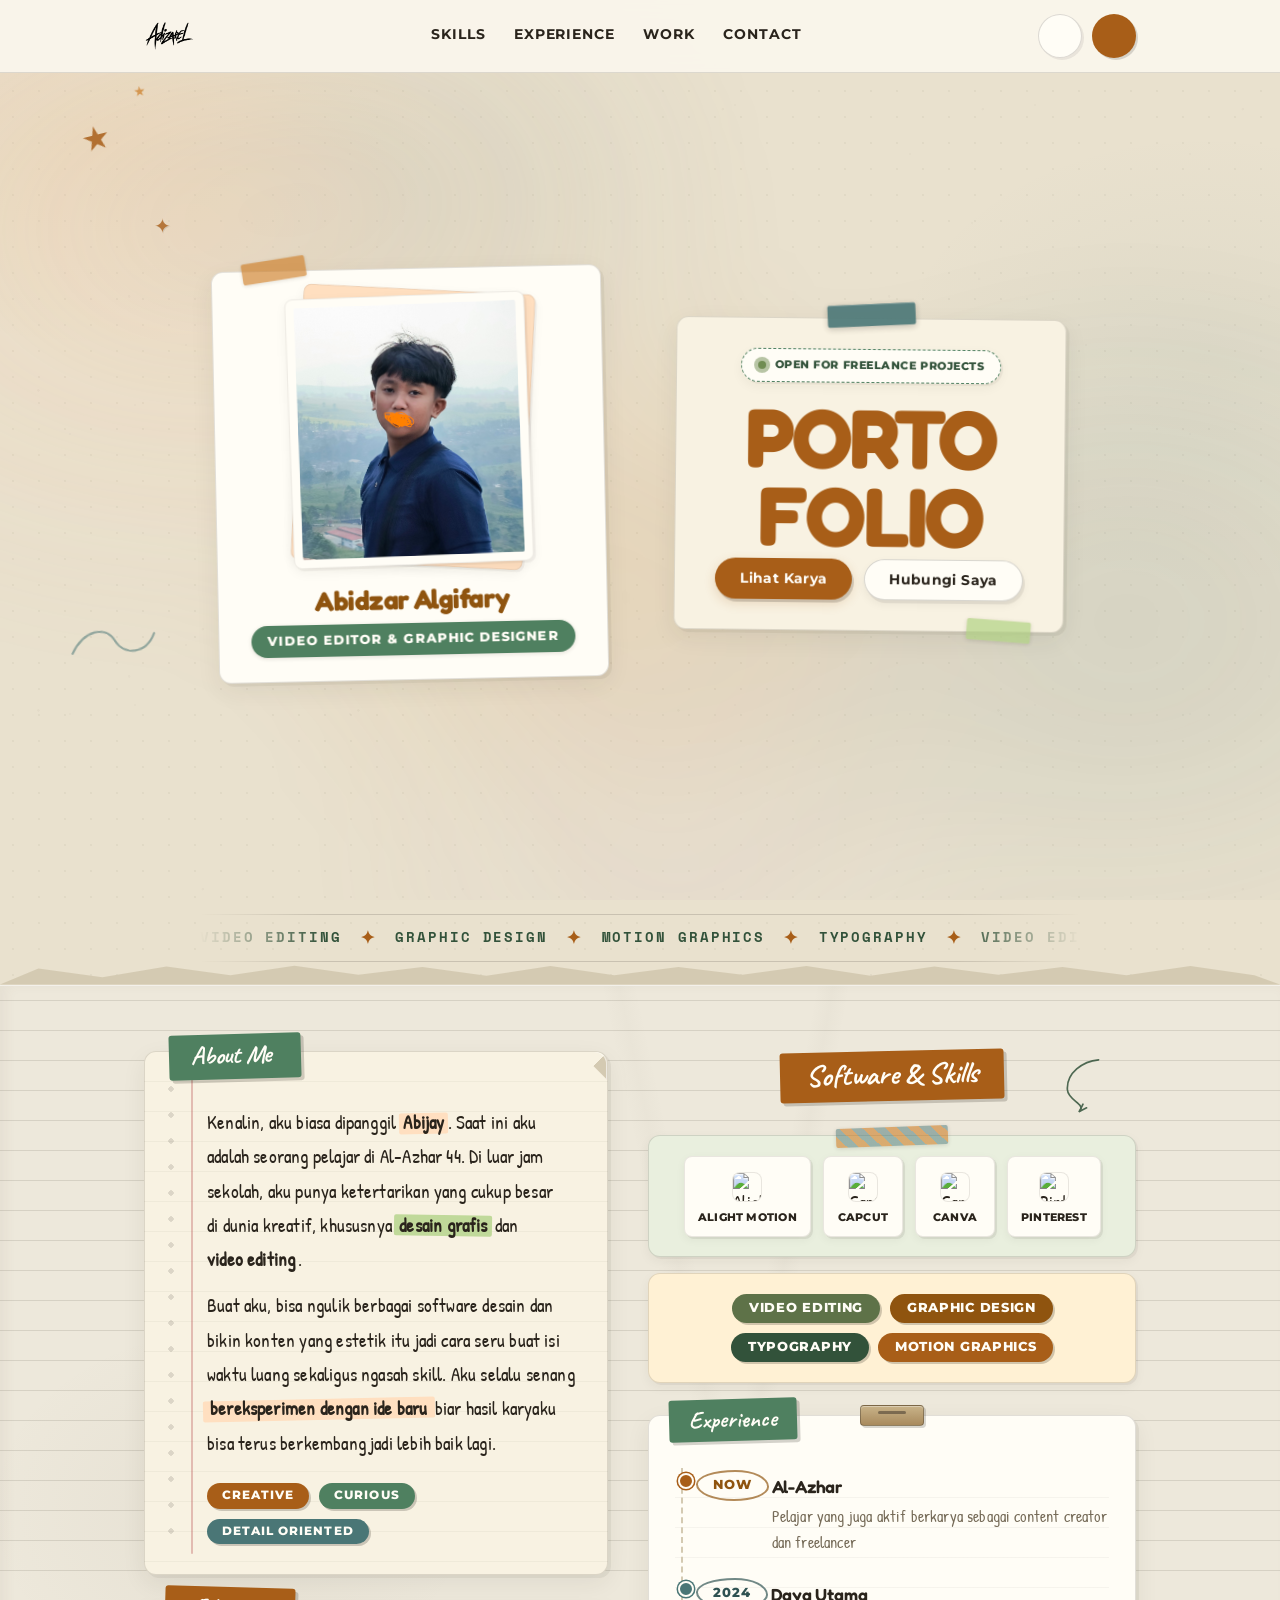
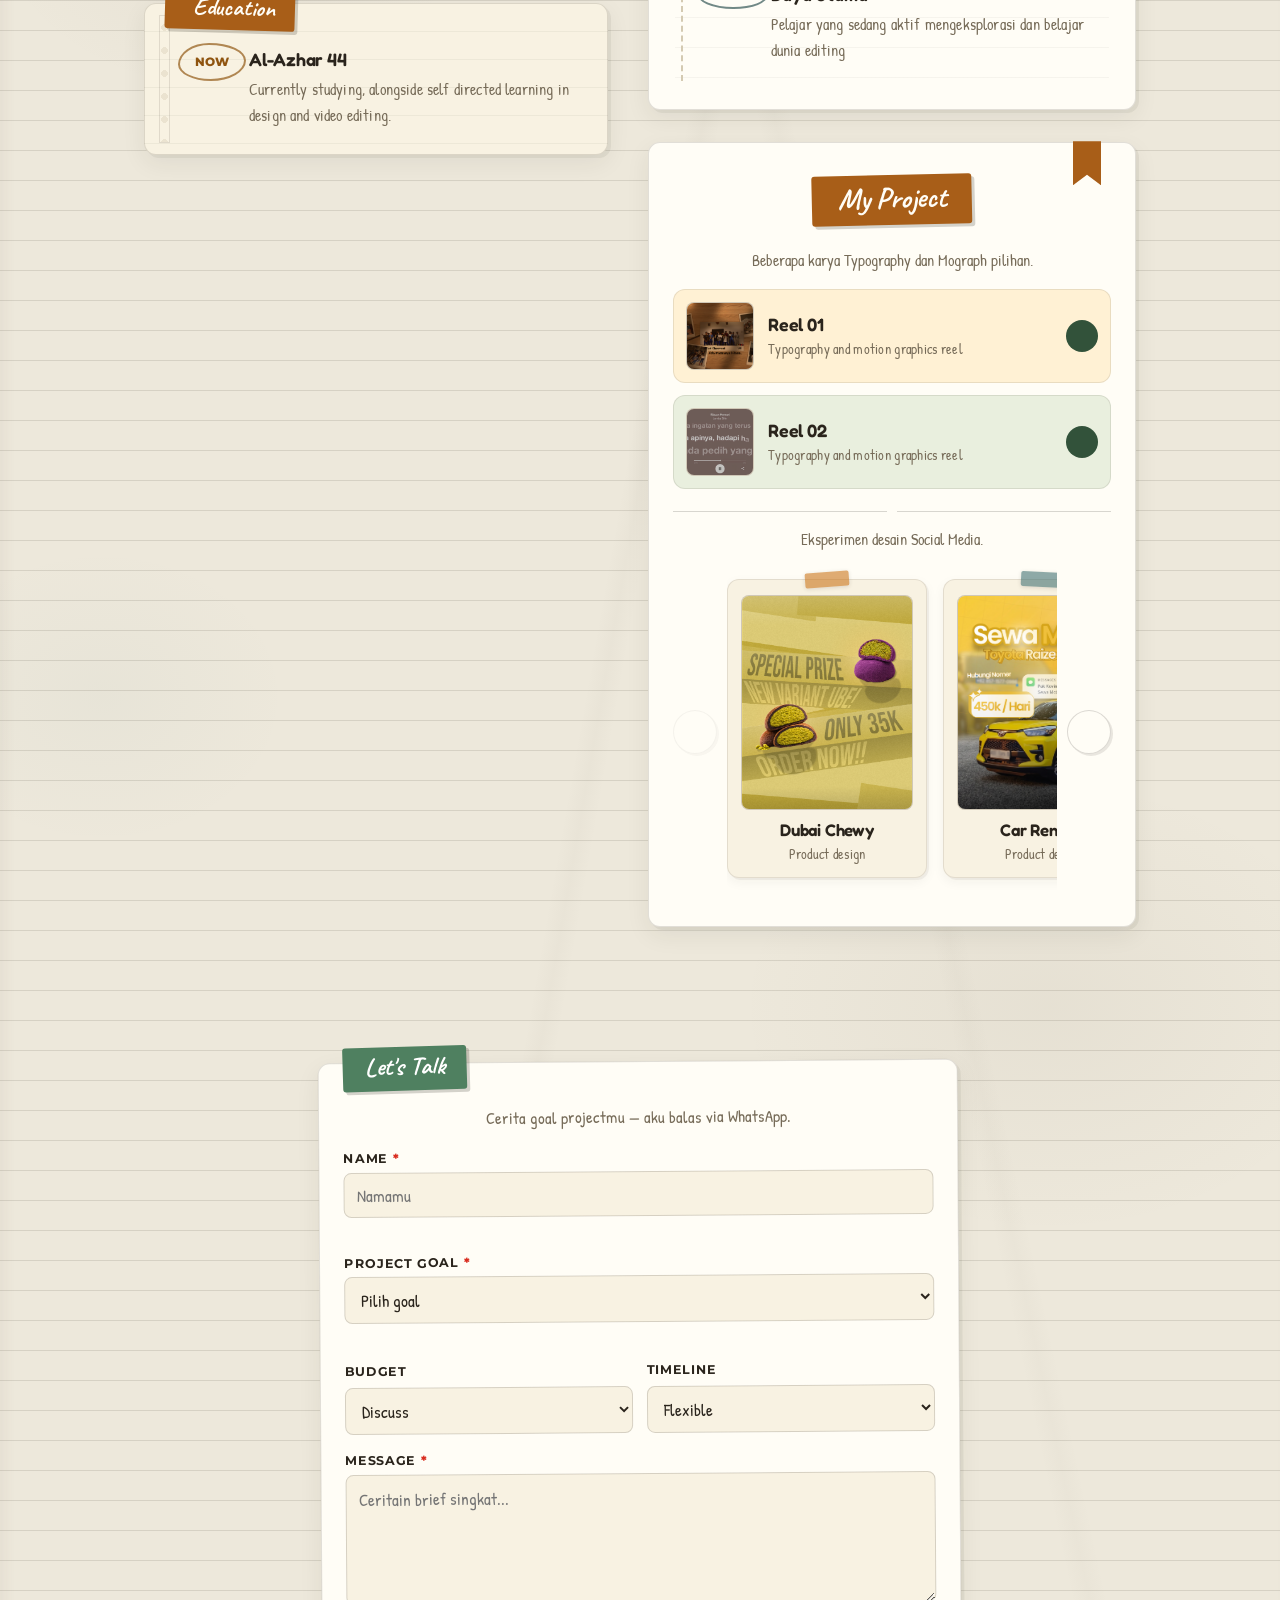
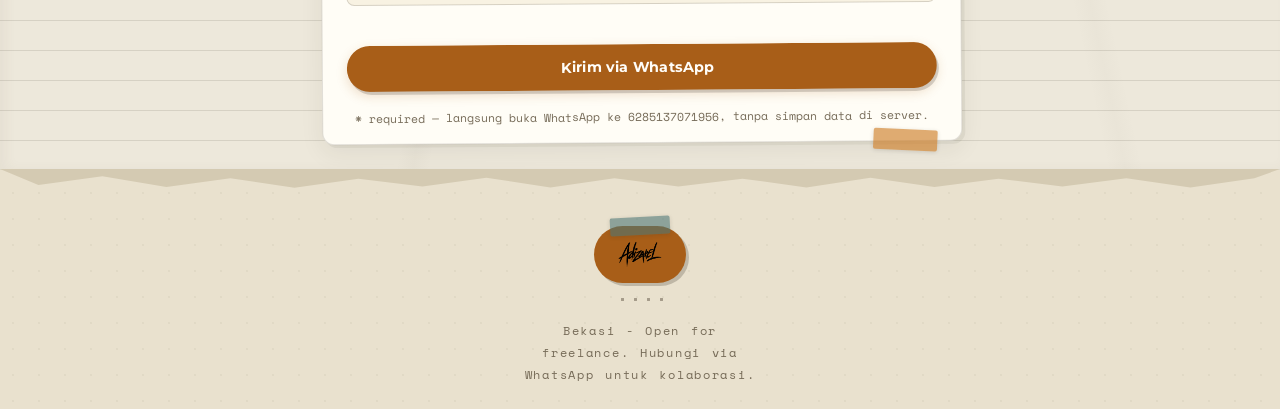
==== commit 66b9200c: "Change 'PORT' to 'PORTO' in hero title" ====
--- a/index.html
+++ b/index.html
@@ -129,7 +129,7 @@
                 <div class="title-tape tape-tl" aria-hidden="true"></div>
                 <p class="hero-badge hero-badge-inline"><span class="pulse-dot" aria-hidden="true"></span><span>Open for Freelance Projects</span></p>
                 <h1 class="hero-title" id="heroTitle">
-                    <span class="line1">PORT</span>
+                    <span class="line1">PORTO</span>
                     <span class="line2">FOLIO</span>
                 </h1>
                 <div class="hero-ctas">
--- a/style.css
+++ b/style.css
@@ -1,6 +1,8 @@
 /* ==================================================================
-   ADIZAREL - PORTFOLIO v17.0
-   v17: hero title lebih besar, garis bawah dihapus, tombol di-soften.
+   ADIZAREL - PORTFOLIO v18.3 FINAL
+   Gabungan: v18.0 (motion refined + deko disederhanakan) +
+             v18.1 (portfolio card natural, marquee lebih dekat) +
+             v18.2 (mobile nav frosted gradient cover)
    ================================================================== */
 :root {
     --kraft: #E9E1CE;
@@ -76,8 +78,6 @@
 [data-theme="dark"] .site-nav { background: rgba(25,23,19,.92); border-bottom-color: rgba(235,230,214,.14); }
 [data-theme="dark"] .nav-logo { color: #EBE6D6; }
 [data-theme="dark"] .nav-link { color: #EBE6D6; }
-[data-theme="dark"] .hero::before { background: rgba(204,122,33,.22); }
-[data-theme="dark"] .hero::after { background: rgba(74,118,118,.20); }
 
 @media (prefers-color-scheme: dark) {
     :root:not([data-theme]) {
@@ -106,8 +106,6 @@
     :root:not([data-theme]) .site-nav { background: rgba(25,23,19,.92); border-bottom-color: rgba(235,230,214,.14); }
     :root:not([data-theme]) .nav-logo { color: #EBE6D6; }
     :root:not([data-theme]) .nav-link { color: #EBE6D6; }
-    :root:not([data-theme]) .hero::before { background: rgba(204,122,33,.22); }
-    :root:not([data-theme]) .hero::after { background: rgba(74,118,118,.20); }
 }
 
 * { margin: 0; padding: 0; box-sizing: border-box; }
@@ -145,6 +143,19 @@
 .lenis.lenis-stopped { overflow: hidden; }
 :focus-visible { outline: 2px dashed var(--accent); outline-offset: 4px; }
 
+/* SELECTION + SCROLLBAR */
+::selection { background: var(--accent); color: var(--paper-white); }
+::-moz-selection { background: var(--accent); color: var(--paper-white); }
+::-webkit-scrollbar { width: 11px; height: 11px; }
+::-webkit-scrollbar-track { background: var(--kraft); }
+::-webkit-scrollbar-thumb {
+    background: var(--kraft-dark);
+    border-radius: 6px;
+    border: 3px solid var(--kraft);
+}
+::-webkit-scrollbar-thumb:hover { background: var(--muted); }
+* { scrollbar-width: thin; scrollbar-color: var(--kraft-dark) var(--kraft); }
+
 .skip-link {
     position: absolute; left: -9999px; top: 12px;
     background: var(--ink); color: var(--paper-white);
@@ -156,22 +167,35 @@
 
 #navSentinel { position: absolute; top: 80px; height: 1px; width: 100%; pointer-events: none; }
 
-/* DECO */
+/* ══════════════════════════════════════════════════════════════════
+   DECO
+   ══════════════════════════════════════════════════════════════════ */
 .deco-star {
     position: absolute;
     clip-path: polygon(50% 0%, 61% 35%, 98% 35%, 68% 57%, 79% 91%, 50% 70%, 21% 91%, 32% 57%, 2% 35%, 39% 35%);
     filter: drop-shadow(1px 2px 0 rgba(42, 36, 28, .2));
     pointer-events: none; z-index: 2;
 }
-.deco-star-a { width: 24px; height: 24px; background: var(--accent); top: 12%; left: 6%; transform: rotate(-12deg) translate3d(calc(var(--pmx, 0) * 14px), calc(var(--pmy, 0) * 14px), 0); opacity: .85; }
-.deco-star-a2 { width: 13px; height: 13px; background: var(--lime-dark); top: 8.5%; left: 11.5%; transform: rotate(20deg) translate3d(calc(var(--pmx, 0) * 9px), calc(var(--pmy, 0) * 9px), 0); opacity: .8; }
-.deco-star-a3 { width: 10px; height: 10px; background: var(--teal); top: 16.5%; left: 3%; transform: rotate(30deg) translate3d(calc(var(--pmx, 0) * 18px), calc(var(--pmy, 0) * 18px), 0); opacity: .75; }
-.deco-star-a4 { width: 8px; height: 8px; background: var(--peach); top: 5.5%; left: 8%; transform: rotate(-5deg) translate3d(calc(var(--pmx, 0) * 12px), calc(var(--pmy, 0) * 12px), 0); opacity: .7; }
-.deco-star-b { width: 16px; height: 16px; background: var(--lime-dark); top: 38%; right: 6%; transform: rotate(18deg); opacity: .8; }
-.deco-star-hero { width: 15px; height: 15px; background: var(--peach); top: 18%; right: 12%; transform: rotate(14deg) translate3d(calc(var(--pmx, 0) * -20px), calc(var(--pmy, 0) * -20px), 0); opacity: .65; }
-.deco-star-c { width: 11px; height: 11px; background: var(--teal); top: 30%; right: 5%; transform: rotate(24deg) translate3d(calc(var(--pmx, 0) * -14px), calc(var(--pmy, 0) * -14px), 0); opacity: .7; }
-.deco-star-d { width: 9px; height: 9px; background: var(--accent-bright); top: 72%; left: 4%; transform: rotate(-18deg) translate3d(calc(var(--pmx, 0) * 10px), calc(var(--pmy, 0) * 10px), 0); opacity: .7; }
-.deco-star-e { width: 13px; height: 13px; background: var(--sage-dark); bottom: 16%; right: 8%; transform: rotate(12deg) translate3d(calc(var(--pmx, 0) * -12px), calc(var(--pmy, 0) * -12px), 0); opacity: .75; }
+.deco-star-a {
+    width: 26px; height: 26px;
+    background: var(--accent);
+    top: 14%; left: 6.5%;
+    transform: rotate(-14deg) translate3d(calc(var(--pmx, 0) * 14px), calc(var(--pmy, 0) * 14px), 0);
+    opacity: .85;
+}
+.deco-star-a4 {
+    width: 11px; height: 11px;
+    background: var(--accent-bright);
+    top: 9.5%; left: 10.5%;
+    transform: rotate(-8deg) translate3d(calc(var(--pmx, 0) * 12px), calc(var(--pmy, 0) * 12px), 0);
+    opacity: .7;
+}
+.deco-star-a2,
+.deco-star-a3,
+.deco-star-b,
+.deco-star-c,
+.deco-star-d,
+.deco-star-e { display: none; }
 
 .deco-sparkle {
     position: absolute;
@@ -184,12 +208,12 @@
     text-shadow: 1px 1px 0 rgba(42,36,28,.14);
     animation: sparklePulse 3.5s ease-in-out infinite;
 }
-.deco-sparkle-a { font-size: 1.25rem; top: 22%; left: 8%; transform: translate3d(calc(var(--pmx, 0) * 16px), calc(var(--pmy, 0) * 16px), 0); animation-delay: 0s; }
-.deco-sparkle-b { font-size: .95rem; top: 62%; right: 10%; color: var(--emerald); transform: translate3d(calc(var(--pmx, 0) * -12px), calc(var(--pmy, 0) * -12px), 0); animation-delay: 1.1s; }
-.deco-sparkle-c { font-size: 1.05rem; bottom: 22%; left: 12%; color: var(--teal); transform: translate3d(calc(var(--pmx, 0) * 12px), calc(var(--pmy, 0) * 12px), 0); animation-delay: 2.2s; }
-.deco-sparkle-d { font-size: .85rem; top: 15%; right: 22%; color: var(--accent-bright); animation-delay: 1.6s; }
-.deco-sparkle-skills { font-size: 1.2rem; top: -8px; right: 4%; color: var(--accent); opacity: .85; animation-delay: .4s; }
-.deco-sparkle-work { font-size: 1.15rem; top: 12px; right: 12px; color: var(--teal); opacity: .8; animation-delay: .8s; }
+.deco-sparkle-a { font-size: 1.15rem; top: 24%; left: 12%; transform: translate3d(calc(var(--pmx, 0) * 16px), calc(var(--pmy, 0) * 16px), 0); }
+.deco-sparkle-b,
+.deco-sparkle-c,
+.deco-sparkle-d,
+.deco-sparkle-skills,
+.deco-sparkle-work { display: none; }
 
 @keyframes sparklePulse {
     0%, 100% { opacity: .4; transform: scale(.85) rotate(0deg); }
@@ -198,19 +222,15 @@
 
 .deco-squiggle { position: absolute; pointer-events: none; z-index: 2; overflow: visible; }
 .deco-squiggle path { fill: none; stroke-linecap: round; stroke-linejoin: round; }
-.deco-squiggle-a { width: 130px; top: 26%; right: 4%; stroke: var(--accent); opacity: .65; transform: rotate(6deg) translate3d(calc(var(--pmx, 0) * -18px), calc(var(--pmy, 0) * -18px), 0); }
-.deco-squiggle-a path { stroke-width: 2.6; }
-.deco-squiggle-b { width: 100px; bottom: 24%; left: 4%; stroke: var(--teal); opacity: .6; transform: rotate(-8deg) translate3d(calc(var(--pmx, 0) * 16px), calc(var(--pmy, 0) * 16px), 0); }
+.deco-squiggle-a { display: none; }
+.deco-squiggle-b { width: 100px; bottom: 26%; left: 5%; stroke: var(--teal); opacity: .55; transform: rotate(-8deg) translate3d(calc(var(--pmx, 0) * 16px), calc(var(--pmy, 0) * 16px), 0); }
 .deco-squiggle-b path { stroke-width: 2.4; }
 
-.card-doodle { position: absolute; font-family: var(--font-display); line-height: 1; pointer-events: none; z-index: 3; opacity: .65; }
-.card-doodle-heart { font-size: 1.4rem; bottom: 14px; right: 18px; color: var(--accent); transform: rotate(-8deg); }
-.card-doodle-sparkle { font-size: 1.05rem; top: 78px; right: 16px; color: var(--emerald); opacity: .7; animation: sparklePulse 3.5s ease-in-out infinite .6s; }
-.card-doodle-arrow { font-size: 1.5rem; bottom: 12px; right: 20px; color: var(--teal); transform: rotate(-15deg); opacity: .7; }
+.card-doodle { display: none; }
 
 .corner-tape { position: absolute; width: 48px; height: 17px; background: rgba(204,122,33,.68); box-shadow: var(--shadow-tape); border-radius: 2px; z-index: 5; }
-.corner-tape-tl { top: -8px; left: -10px; transform: rotate(-32deg); }
-.corner-tape-tr { top: -8px; right: -10px; transform: rotate(32deg); background: rgba(74,118,118,.68); }
+.corner-tape-tl { display: none; }
+.corner-tape-tr { display: none; }
 
 .clipboard-clip {
     position: absolute; top: -11px; left: 50%;
@@ -228,10 +248,30 @@
     background: rgba(42,36,28,.45); border-radius: 2px;
 }
 
-.deco-paperclip { position: absolute; top: -14px; right: 22px; font-size: 1.95rem; color: var(--muted); transform: rotate(18deg); filter: drop-shadow(1px 2px 1px rgba(42,36,28,.28)); z-index: 6; }
-.deco-pushpin { position: absolute; top: -13px; left: 24px; font-size: 1.85rem; color: var(--accent-dark); transform: rotate(-8deg); filter: drop-shadow(1px 2px 1px rgba(42,36,28,.28)); z-index: 6; }
+.deco-paperclip {
+    position: absolute;
+    top: -18px;
+    right: 18px;
+    font-size: 2.4rem;
+    color: var(--muted-strong);
+    transform: rotate(24deg);
+    filter: drop-shadow(1.5px 2.5px 1.5px rgba(42,36,28,.35));
+    z-index: 6;
+    line-height: 1;
+}
+
+.deco-pushpin {
+    position: absolute; top: -15px; left: 24px;
+    font-size: 1.9rem; color: var(--accent-dark);
+    transform: rotate(-8deg);
+    filter: drop-shadow(1.5px 2.5px 1.5px rgba(42,36,28,.32));
+    z-index: 6;
+}
+.edu-card .deco-pushpin { display: none; }
+
 .doodle-arrow-skills { position: absolute; top: 4px; right: 6%; width: 54px; height: auto; z-index: 3; pointer-events: none; opacity: .85; overflow: visible; }
 .doodle-arrow-skills path { fill: none; stroke: var(--emerald-dark); stroke-width: 2.8; stroke-linecap: round; stroke-linejoin: round; }
+
 .washi-strip {
     position: absolute; top: -8px; left: 50%;
     transform: translateX(-50%) rotate(-2deg);
@@ -239,15 +279,21 @@
     background: repeating-linear-gradient(45deg, rgba(204,122,33,.58) 0 8px, rgba(74,118,118,.5) 8px 16px);
     box-shadow: var(--shadow-tape); border-radius: 2px; z-index: 3;
 }
-.washi-strip-work { top: -10px; left: 32px; transform: rotate(-4deg); width: 92px; background: repeating-linear-gradient(45deg, rgba(74,118,118,.58) 0 8px, rgba(204,122,33,.46) 8px 16px); }
+.washi-strip-work { display: none; }
+
 .footer-tape { position: absolute; top: -9px; left: 50%; transform: translateX(-50%) rotate(-3deg); width: 60px; height: 18px; background: rgba(74,118,118,.58); border-radius: 2px; box-shadow: var(--shadow-tape); }
+
 .corner-fold {
     position: absolute; top: 0; right: 0;
     width: 28px; height: 28px;
     background: linear-gradient(135deg, var(--paper-cream) 50%, var(--kraft-dark) 50%);
     clip-path: polygon(100% 0%, 0% 0%, 100% 100%);
-    box-shadow: -2px 2px 5px rgba(42,36,28,.2); z-index: 4; border-radius: 0 var(--r-card) 0 0;
-}
+    box-shadow: -2px 2px 5px rgba(42,36,28,.18), inset -1px 0 0 rgba(255,255,255,.6);
+    z-index: 4; border-radius: 0 var(--r-card) 0 0;
+}
+.portfolio-card .corner-fold { display: none; }
+.contact-card .corner-fold { display: none; }
+
 .mini-tape {
     position: absolute; top: -8px; left: 50%;
     width: 44px; height: 15px;
@@ -258,6 +304,7 @@
 .poster-card:nth-child(3) .mini-tape { background: rgba(176,209,128,.68); transform: translateX(-50%) rotate(-2deg); }
 .poster-card:nth-child(4) .mini-tape { background: rgba(204,122,33,.62); transform: translateX(-50%) rotate(2deg); }
 .poster-card:nth-child(5) .mini-tape { background: rgba(74,118,118,.62); transform: translateX(-50%) rotate(-3deg); }
+
 .torn-divider {
     position: relative; width: 100%; height: 23px; background: var(--kraft-dark);
     clip-path: polygon(0% 100%, 3% 30%, 8% 68%, 13% 22%, 18% 60%, 23% 18%, 28% 58%, 33% 24%,38% 62%, 43% 20%, 48% 60%, 53% 24%, 58% 58%, 63% 20%, 68% 62%,73% 22%, 78% 58%, 83% 24%, 88% 60%, 93% 20%, 98% 60%, 100% 100%);
@@ -265,70 +312,85 @@
 }
 .torn-divider-flip { transform: scaleY(-1); margin-top: -1px; }
 
-/* HERO MOTION BACKGROUND */
-.hero::before, .hero::after {
-    content: ''; position: absolute; border-radius: 50%;
-    filter: blur(80px); z-index: -2; pointer-events: none;
-    will-change: transform;
-}
+/* ══════════════════════════════════════════════════════════════════
+   HERO MOTION BACKGROUND
+   ══════════════════════════════════════════════════════════════════ */
+.hero::before,
+.hero::after { display: none; }
+
 .hero-bg-glow {
     position: absolute;
-    inset: -12%;
+    inset: -18%;
     pointer-events: none;
     z-index: -1;
-    filter: blur(56px);
-    opacity: .75;
+    filter: blur(72px);
+    opacity: .9;
     background:
-        radial-gradient(ellipse 640px 480px at 22% 32%, rgba(74,118,118,.08), transparent 64%),
-        radial-gradient(ellipse 720px 520px at 78% 66%, rgba(255,200,160,.16), transparent 66%),
-        radial-gradient(ellipse 500px 420px at 52% 18%, rgba(255,232,205,.11), transparent 62%),
-        radial-gradient(ellipse 480px 400px at 28% 82%, rgba(200,180,215,.06), transparent 64%);
-    transform: translate3d(calc(var(--pmx, 0) * -12px), calc(var(--pmy, 0) * -12px), 0);
+        radial-gradient(ellipse 820px 600px at 24% 32%, rgba(255, 200, 160, .22), transparent 66%),
+        radial-gradient(ellipse 700px 540px at 78% 64%, rgba(74, 118, 118, .16), transparent 64%),
+        radial-gradient(ellipse 560px 460px at 52% 84%, rgba(200, 175, 215, .09), transparent 62%);
+    transform: translate3d(calc(var(--pmx, 0) * -20px), calc(var(--pmy, 0) * -20px), 0);
+    animation: bgBreath 30s ease-in-out infinite;
     will-change: transform, opacity;
-    animation: glowPulse 20s ease-in-out infinite;
-}
-.hero-bg-glow::before {
+}
+.hero-bg-glow::before { content: none; }
+
+.hero-bg-glow::after {
     content: '';
     position: absolute;
-    inset: 12%;
-    border-radius: 50%;
-    background: conic-gradient(
-        from 0deg at 50% 50%,
-        transparent 0deg,
-        rgba(255, 205, 165, .055) 55deg,
-        transparent 110deg,
-        rgba(120, 170, 170, .055) 170deg,
-        transparent 220deg,
-        rgba(240, 190, 210, .04) 285deg,
-        transparent 340deg
-    );
-    mix-blend-mode: soft-light;
-    animation: auroraSpin 50s linear infinite;
-    opacity: .55;
-}
-@keyframes glowPulse { 0%, 100% { opacity: .65; } 50% { opacity: .82; } }
-@keyframes auroraSpin { from { transform: rotate(0deg) scale(1); } to { transform: rotate(360deg) scale(1); } }
+    inset: 0;
+    pointer-events: none;
+    background:
+        radial-gradient(ellipse 600px 440px at 48% 60%, rgba(204, 122, 33, .20), transparent 64%),
+        radial-gradient(ellipse 480px 360px at 38% 28%, rgba(74, 118, 118, .15), transparent 62%);
+    animation: ambientDrift 30s ease-in-out infinite;
+    opacity: .8;
+    will-change: transform, opacity;
+}
 [data-theme="dark"] .hero-bg-glow {
-    opacity: .78;
+    opacity: .95;
     background:
-        radial-gradient(ellipse 640px 480px at 22% 32%, rgba(74,118,118,.14), transparent 64%),
-        radial-gradient(ellipse 720px 520px at 78% 66%, rgba(204,122,33,.14), transparent 66%),
-        radial-gradient(ellipse 500px 420px at 52% 18%, rgba(255,220,180,.07), transparent 62%),
-        radial-gradient(ellipse 480px 400px at 28% 82%, rgba(120,100,140,.10), transparent 64%);
-    filter: blur(60px);
-}
-[data-theme="dark"] .hero-bg-glow::before { opacity: .42; }
+        radial-gradient(ellipse 820px 600px at 24% 32%, rgba(204, 122, 33, .20), transparent 66%),
+        radial-gradient(ellipse 700px 540px at 78% 64%, rgba(74, 118, 118, .20), transparent 64%),
+        radial-gradient(ellipse 560px 460px at 52% 84%, rgba(120, 100, 140, .12), transparent 62%);
+    filter: blur(76px);
+}
+[data-theme="dark"] .hero-bg-glow::after {
+    background:
+        radial-gradient(ellipse 600px 440px at 48% 60%, rgba(204, 122, 33, .28), transparent 64%),
+        radial-gradient(ellipse 480px 360px at 38% 28%, rgba(74, 118, 118, .24), transparent 62%);
+}
 @media (prefers-color-scheme: dark) {
     :root:not([data-theme]) .hero-bg-glow {
-        opacity: .78;
+        opacity: .95;
         background:
-            radial-gradient(ellipse 640px 480px at 22% 32%, rgba(74,118,118,.14), transparent 64%),
-            radial-gradient(ellipse 720px 520px at 78% 66%, rgba(204,122,33,.14), transparent 66%),
-            radial-gradient(ellipse 500px 420px at 52% 18%, rgba(255,220,180,.07), transparent 62%),
-            radial-gradient(ellipse 480px 400px at 28% 82%, rgba(120,100,140,.10), transparent 64%);
-        filter: blur(60px);
-    }
-    :root:not([data-theme]) .hero-bg-glow::before { opacity: .42; }
+            radial-gradient(ellipse 820px 600px at 24% 32%, rgba(204, 122, 33, .20), transparent 66%),
+            radial-gradient(ellipse 700px 540px at 78% 64%, rgba(74, 118, 118, .20), transparent 64%),
+            radial-gradient(ellipse 560px 460px at 52% 84%, rgba(120, 100, 140, .12), transparent 62%);
+        filter: blur(76px);
+    }
+    :root:not([data-theme]) .hero-bg-glow::after {
+        background:
+            radial-gradient(ellipse 600px 440px at 48% 60%, rgba(204, 122, 33, .28), transparent 64%),
+            radial-gradient(ellipse 480px 360px at 38% 28%, rgba(74, 118, 118, .24), transparent 62%);
+    }
+}
+
+@keyframes bgBreath {
+    0%, 100% {
+        opacity: .8;
+        transform: translate3d(calc(var(--pmx, 0) * -20px), calc(var(--pmy, 0) * -20px), 0) scale(1);
+    }
+    50% {
+        opacity: 1;
+        transform: translate3d(calc(var(--pmx, 0) * -20px), calc(var(--pmy, 0) * -20px), 0) scale(1.06);
+    }
+}
+
+@keyframes ambientDrift {
+    0%, 100% { transform: translate(-7%, -5%) scale(1);    opacity: .55; }
+    33%      { transform: translate(6%, 4%) scale(1.12);   opacity: 1; }
+    66%      { transform: translate(-2%, 7%) scale(1.05);  opacity: .8; }
 }
 
 .hero-grain {
@@ -336,7 +398,7 @@
     inset: 0;
     pointer-events: none;
     z-index: 0;
-    opacity: .26;
+    opacity: .22;
     mix-blend-mode: multiply;
     background-image:
         radial-gradient(circle at 12% 22%, rgba(42,36,28,.14) 0 1px, transparent 1.5px),
@@ -348,10 +410,10 @@
         radial-gradient(circle at 45% 35%, rgba(42,36,28,.08) 0 1px, transparent 1.5px),
         radial-gradient(circle at 70% 62%, rgba(42,36,28,.08) 0 1px, transparent 1.5px);
     background-size: 320px 320px, 260px 260px, 380px 380px, 300px 300px, 340px 340px, 280px 280px, 300px 300px, 360px 360px;
-    animation: grainShift 9s steps(6) infinite;
-}
-[data-theme="dark"] .hero-grain { mix-blend-mode: screen; opacity: .16; }
-@media (prefers-color-scheme: dark) { :root:not([data-theme]) .hero-grain { mix-blend-mode: screen; opacity: .16; } }
+    animation: grainShift 14s steps(6) infinite;
+}
+[data-theme="dark"] .hero-grain { mix-blend-mode: screen; opacity: .14; }
+@media (prefers-color-scheme: dark) { :root:not([data-theme]) .hero-grain { mix-blend-mode: screen; opacity: .14; } }
 @keyframes grainShift {
     0%   { transform: translate(0, 0); }
     20%  { transform: translate(-6px, 4px); }
@@ -362,35 +424,48 @@
 }
 
 .hero-particles { position: absolute; inset: 0; pointer-events: none; z-index: 1; overflow: hidden; }
-.hero-particle {
+.hero-particle,
+.hero-particle:nth-child(n) {
     position: absolute;
-    width: 3px; height: 3px;
+    width: 4px; height: 4px;
     border-radius: 50%;
-    background: var(--accent);
     opacity: 0;
-    box-shadow: 0 0 5px rgba(204,122,33,.32);
-    animation: particleFloat 16s linear infinite;
-}
-.hero-particle:nth-child(1) { left: 6%;  bottom: 12%; animation-delay: 0s;   background: var(--accent); }
-.hero-particle:nth-child(2) { left: 14%; bottom: 22%; animation-delay: 1.6s; background: var(--teal); width: 2px; height: 2px; }
-.hero-particle:nth-child(3) { left: 22%; bottom: 8%;  animation-delay: 3.2s; background: var(--emerald); width: 4px; height: 4px; }
-.hero-particle:nth-child(4) { left: 32%; bottom: 30%; animation-delay: 4.8s; background: var(--accent-bright); }
-.hero-particle:nth-child(5) { left: 44%; bottom: 6%;  animation-delay: 6.4s; background: var(--accent); width: 2px; height: 2px; }
-.hero-particle:nth-child(6) { left: 54%; bottom: 24%; animation-delay: 8s;   background: var(--teal); width: 4px; height: 4px; }
-.hero-particle:nth-child(7) { left: 64%; bottom: 14%; animation-delay: 9.6s; background: var(--emerald); }
-.hero-particle:nth-child(8) { left: 74%; bottom: 28%; animation-delay: 11.2s; background: var(--accent-bright); width: 2px; height: 2px; }
-.hero-particle:nth-child(9) { left: 82%; bottom: 10%; animation-delay: 12.8s; background: var(--accent); }
-.hero-particle:nth-child(10) { left: 90%; bottom: 22%; animation-delay: 2.4s; background: var(--teal); }
-.hero-particle:nth-child(11) { left: 12%; bottom: 40%; animation-delay: 5.6s; background: var(--emerald); width: 2px; height: 2px; }
-.hero-particle:nth-child(12) { left: 48%; bottom: 38%; animation-delay: 7.2s; background: var(--accent); width: 3px; height: 3px; }
-.hero-particle:nth-child(13) { left: 68%; bottom: 44%; animation-delay: 10.4s; background: var(--teal); width: 2px; height: 2px; }
-.hero-particle:nth-child(14) { left: 38%; bottom: 16%; animation-delay: 13.6s; background: var(--accent-bright); }
+    box-shadow: 0 0 8px rgba(204, 122, 33, .5), 0 0 14px rgba(204, 122, 33, .22);
+    animation: particleFloat 15s linear infinite;
+}
+.hero-particle:nth-child(3n+1) { background: var(--accent); }
+.hero-particle:nth-child(3n+2) { background: var(--teal); }
+.hero-particle:nth-child(3n)   { background: var(--emerald); }
+.hero-particle:nth-child(4),
+.hero-particle:nth-child(8),
+.hero-particle:nth-child(12) { background: var(--accent-bright); }
+
+.hero-particle:nth-child(1) { left: 6%;  bottom: 12%; animation-delay: 0s; }
+.hero-particle:nth-child(2) { left: 14%; bottom: 22%; animation-delay: 1.6s; }
+.hero-particle:nth-child(3) { left: 22%; bottom: 8%;  animation-delay: 3.2s; }
+.hero-particle:nth-child(4) { left: 32%; bottom: 30%; animation-delay: 4.8s; }
+.hero-particle:nth-child(5) { left: 44%; bottom: 6%;  animation-delay: 6.4s; }
+.hero-particle:nth-child(6) { left: 54%; bottom: 24%; animation-delay: 8s; }
+.hero-particle:nth-child(7) { left: 64%; bottom: 14%; animation-delay: 9.6s; }
+.hero-particle:nth-child(8) { left: 74%; bottom: 28%; animation-delay: 11.2s; }
+.hero-particle:nth-child(9) { left: 82%; bottom: 10%; animation-delay: 12.8s; }
+.hero-particle:nth-child(10) { left: 90%; bottom: 22%; animation-delay: 2.4s; }
+.hero-particle:nth-child(11) { left: 12%; bottom: 40%; animation-delay: 5.6s; }
+.hero-particle:nth-child(12) { left: 48%; bottom: 38%; animation-delay: 7.2s; }
+.hero-particle:nth-child(13) { left: 68%; bottom: 44%; animation-delay: 10.4s; }
+.hero-particle:nth-child(14) { left: 38%; bottom: 16%; animation-delay: 13.6s; }
 
 @keyframes particleFloat {
     0%   { transform: translate3d(0, 40px, 0) scale(.7); opacity: 0; }
     18%  { opacity: .55; }
     82%  { opacity: .42; }
     100% { transform: translate3d(20px, -220px, 0) scale(1.15); opacity: 0; }
+}
+@keyframes particleFloatMobile {
+    0%   { transform: translate3d(0, 40px, 0) scale(.7); opacity: 0; }
+    15%  { opacity: .85; }
+    80%  { opacity: .6; }
+    100% { transform: translate3d(22px, -280px, 0) scale(1.15); opacity: 0; }
 }
 
 .hero-spotlight {
@@ -399,123 +474,92 @@
     pointer-events: none;
     z-index: 1;
     opacity: 0;
-    transition: opacity .9s cubic-bezier(.22, .8, .24, 1);
+    transition: opacity 1s cubic-bezier(.22, .8, .24, 1);
     background: radial-gradient(
-        ellipse 520px 440px at var(--mx, 50%) var(--my, 50%),
-        rgba(255, 250, 235, .30) 0%,
-        rgba(255, 245, 222, .24) 10%,
-        rgba(255, 235, 205, .17) 22%,
-        rgba(255, 224, 190, .11) 34%,
-        rgba(250, 214, 185, .065) 46%,
-        rgba(240, 205, 190, .035) 58%,
-        rgba(200, 195, 190, .015) 72%,
-        rgba(42, 36, 28, 0) 86%,
-        rgba(42, 36, 28, .028) 100%
+        ellipse 560px 480px at var(--mx, 50%) var(--my, 50%),
+        rgba(255, 246, 224, .34) 0%,
+        rgba(255, 232, 200, .24) 14%,
+        rgba(255, 214, 170, .15) 28%,
+        rgba(240, 195, 165, .08) 44%,
+        rgba(200, 190, 195, .03) 60%,
+        rgba(90, 100, 100, .015) 76%,
+        rgba(42, 36, 28, .03) 100%
     );
     will-change: background;
 }
 .hero.has-pointer .hero-spotlight { opacity: 1; }
 [data-theme="dark"] .hero-spotlight {
     background: radial-gradient(
-        ellipse 540px 460px at var(--mx, 50%) var(--my, 50%),
-        rgba(255, 240, 210, .14) 0%,
-        rgba(255, 224, 185, .11) 12%,
-        rgba(250, 205, 160, .075) 24%,
-        rgba(240, 190, 150, .05) 38%,
-        rgba(220, 175, 145, .03) 52%,
-        rgba(160, 150, 150, .015) 66%,
-        rgba(60, 70, 70, .06) 80%,
-        rgba(0, 0, 0, .26) 100%
+        ellipse 580px 500px at var(--mx, 50%) var(--my, 50%),
+        rgba(255, 240, 210, .20) 0%,
+        rgba(255, 222, 185, .14) 14%,
+        rgba(250, 200, 155, .09) 28%,
+        rgba(220, 180, 150, .05) 44%,
+        rgba(150, 150, 150, .02) 60%,
+        rgba(50, 60, 60, .08) 78%,
+        rgba(0, 0, 0, .30) 100%
     );
 }
 @media (prefers-color-scheme: dark) {
-  :root:not([data-theme]) .hero-spotlight {
-    background: radial-gradient(
-        ellipse 540px 460px at var(--mx, 50%) var(--my, 50%),
-        rgba(255, 240, 210, .14) 0%,
-        rgba(255, 224, 185, .11) 12%,
-        rgba(250, 205, 160, .075) 24%,
-        rgba(240, 190, 150, .05) 38%,
-        rgba(220, 175, 145, .03) 52%,
-        rgba(160, 150, 150, .015) 66%,
-        rgba(60, 70, 70, .06) 80%,
-        rgba(0, 0, 0, .26) 100%
-    );
-  }
-}
-@media (max-width: 640px) {
-  .hero-spotlight {
-    background: radial-gradient(
-        ellipse 380px 340px at var(--mx, 50%) var(--my, 50%),
-        rgba(255, 250, 235, .28) 0%,
-        rgba(255, 245, 222, .22) 12%,
-        rgba(255, 235, 205, .15) 24%,
-        rgba(255, 224, 190, .09) 36%,
-        rgba(250, 214, 185, .05) 48%,
-        rgba(240, 205, 190, .025) 62%,
-        rgba(200, 195, 190, .01) 76%,
-        rgba(42, 36, 28, 0) 90%,
-        rgba(42, 36, 28, .028) 100%
-    );
-  }
-  [data-theme="dark"] .hero-spotlight {
-    background: radial-gradient(
-        ellipse 400px 360px at var(--mx, 50%) var(--my, 50%),
-        rgba(255, 240, 210, .12) 0%,
-        rgba(255, 224, 185, .095) 14%,
-        rgba(250, 205, 160, .065) 28%,
-        rgba(240, 190, 150, .04) 42%,
-        rgba(220, 175, 145, .025) 56%,
-        rgba(160, 150, 150, .012) 70%,
-        rgba(60, 70, 70, .05) 84%,
-        rgba(0, 0, 0, .24) 100%
-    );
-  }
+    :root:not([data-theme]) .hero-spotlight {
+        background: radial-gradient(
+            ellipse 580px 500px at var(--mx, 50%) var(--my, 50%),
+            rgba(255, 240, 210, .20) 0%,
+            rgba(255, 222, 185, .14) 14%,
+            rgba(250, 200, 155, .09) 28%,
+            rgba(220, 180, 150, .05) 44%,
+            rgba(150, 150, 150, .02) 60%,
+            rgba(50, 60, 60, .08) 78%,
+            rgba(0, 0, 0, .30) 100%
+        );
+    }
 }
 
 .hero-glow {
     position: absolute; top: 0; left: 0;
-    width: 460px; height: 460px;
+    width: 500px;
+    height: 500px;
     border-radius: 50%; pointer-events: none; z-index: 1;
     background: radial-gradient(
         circle,
-        rgba(255, 226, 180, .11) 0%,
-        rgba(255, 210, 165, .08) 18%,
-        rgba(255, 195, 150, .05) 34%,
-        rgba(240, 180, 175, .028) 50%,
-        rgba(200, 195, 205, .012) 68%,
-        transparent 86%
+        rgba(255, 220, 170, .14) 0%,
+        rgba(255, 205, 155, .10) 22%,
+        rgba(250, 190, 150, .06) 40%,
+        rgba(240, 180, 170, .028) 58%,
+        rgba(200, 195, 205, .012) 74%,
+        transparent 90%
     );
     opacity: 0;
-    transition: opacity .7s cubic-bezier(.22, .8, .24, 1);
+    transition: opacity .8s cubic-bezier(.22, .8, .24, 1);
     will-change: transform;
 }
 .hero.has-glow .hero-glow { opacity: 1; }
 [data-theme="dark"] .hero-glow {
     background: radial-gradient(
         circle,
-        rgba(255, 226, 180, .10) 0%,
-        rgba(255, 210, 165, .065) 20%,
-        rgba(255, 195, 150, .04) 36%,
-        rgba(200, 170, 180, .02) 54%,
-        transparent 80%
+        rgba(255, 220, 170, .12) 0%,
+        rgba(255, 205, 155, .08) 24%,
+        rgba(250, 190, 150, .05) 42%,
+        rgba(200, 175, 180, .02) 60%,
+        transparent 84%
     );
 }
 @media (prefers-color-scheme: dark) {
-  :root:not([data-theme]) .hero-glow {
-    background: radial-gradient(
-        circle,
-        rgba(255, 226, 180, .10) 0%,
-        rgba(255, 210, 165, .065) 20%,
-        rgba(255, 195, 150, .04) 36%,
-        rgba(200, 170, 180, .02) 54%,
-        transparent 80%
-    );
-  }
-}
-@media (max-width: 640px) { .hero-glow { width: 340px; height: 340px; } }
-
-/* PAPER */
+    :root:not([data-theme]) .hero-glow {
+        background: radial-gradient(
+            circle,
+            rgba(255, 220, 170, .12) 0%,
+            rgba(255, 205, 155, .08) 24%,
+            rgba(250, 190, 150, .05) 42%,
+            rgba(200, 175, 180, .02) 60%,
+            transparent 84%
+        );
+    }
+}
+
+/* ══════════════════════════════════════════════════════════════════
+   PAPER
+   ══════════════════════════════════════════════════════════════════ */
 .paper-wrap {
     position: relative;
     background-color: #EDE8DB;
@@ -540,14 +584,14 @@
         radial-gradient(ellipse 300px 240px at 8% 55%, rgba(74,118,118,0.06), transparent 62%);
 }
 @media (prefers-color-scheme: dark) {
-  :root:not([data-theme]) .paper-wrap {
-    background-color: #262320;
-    background-image:
-        repeating-linear-gradient(0deg, transparent, transparent 29px, rgba(200, 195, 180, 0.16) 30px),
-        radial-gradient(ellipse 420px 320px at 18% 22%, rgba(200, 195, 180, 0.04), transparent 58%),
-        radial-gradient(ellipse 520px 380px at 82% 68%, rgba(180, 175, 160, 0.03), transparent 60%),
-        radial-gradient(ellipse 300px 240px at 8% 55%, rgba(74,118,118,0.06), transparent 62%);
-  }
+    :root:not([data-theme]) .paper-wrap {
+        background-color: #262320;
+        background-image:
+            repeating-linear-gradient(0deg, transparent, transparent 29px, rgba(200, 195, 180, 0.16) 30px),
+            radial-gradient(ellipse 420px 320px at 18% 22%, rgba(200, 195, 180, 0.04), transparent 58%),
+            radial-gradient(ellipse 520px 380px at 82% 68%, rgba(180, 175, 160, 0.03), transparent 60%),
+            radial-gradient(ellipse 300px 240px at 8% 55%, rgba(74,118,118,0.06), transparent 62%);
+    }
 }
 
 .profile-card, .portfolio-card, .about-paper, .edu-card, .bubble, .clipboard, .work-stack, .contact-card {
@@ -567,17 +611,19 @@
     background-size: auto, 24px 24px, 36px 36px;
 }
 @media (prefers-color-scheme: dark) {
-  :root:not([data-theme]) .profile-card, :root:not([data-theme]) .portfolio-card, :root:not([data-theme]) .about-paper, :root:not([data-theme]) .edu-card, :root:not([data-theme]) .bubble, :root:not([data-theme]) .clipboard, :root:not([data-theme]) .work-stack, :root:not([data-theme]) .contact-card {
-    border-color: rgba(235,230,214,.10);
-    background-image:
-        repeating-linear-gradient(0deg, transparent, transparent 30px, rgba(235,230,214,.02) 30px, rgba(235,230,214,.02) 31px),
-        radial-gradient(circle at 20% 15%, rgba(235,230,214,.025) 0 1px, transparent 1.5px),
-        radial-gradient(circle at 78% 62%, rgba(235,230,214,.02) 0 1px, transparent 1.5px);
-    background-size: auto, 24px 24px, 36px 36px;
-  }
-}
-
-/* NAV */
+    :root:not([data-theme]) .profile-card, :root:not([data-theme]) .portfolio-card, :root:not([data-theme]) .about-paper, :root:not([data-theme]) .edu-card, :root:not([data-theme]) .bubble, :root:not([data-theme]) .clipboard, :root:not([data-theme]) .work-stack, :root:not([data-theme]) .contact-card {
+        border-color: rgba(235,230,214,.10);
+        background-image:
+            repeating-linear-gradient(0deg, transparent, transparent 30px, rgba(235,230,214,.02) 30px, rgba(235,230,214,.02) 31px),
+            radial-gradient(circle at 20% 15%, rgba(235,230,214,.025) 0 1px, transparent 1.5px),
+            radial-gradient(circle at 78% 62%, rgba(235,230,214,.02) 0 1px, transparent 1.5px);
+        background-size: auto, 24px 24px, 36px 36px;
+    }
+}
+
+/* ══════════════════════════════════════════════════════════════════
+   NAV
+   ══════════════════════════════════════════════════════════════════ */
 .site-nav {
     position: fixed; top: 0; left: 0; right: 0; z-index: 1000;
     background: rgba(250,246,236,.94);
@@ -593,11 +639,22 @@
     min-height: 64px; max-height: 72px;
     flex-wrap: nowrap;
 }
-.nav-logo { display: flex; align-items: center; gap: 4px; white-space: nowrap; flex-shrink: 0; line-height: 0; }
-.nav-logo img { height: 36px; width: auto; display: block; object-fit: contain; transition: filter .25s; }
-[data-theme="dark"] .nav-logo img { filter: brightness(0) invert(1); }
+.nav-logo {
+    display: flex; align-items: center; gap: 4px;
+    white-space: nowrap; flex-shrink: 0; line-height: 0;
+    transition: transform .25s var(--ease-out), filter .25s;
+    transform-origin: left center;
+}
+.nav-logo:hover { transform: scale(1.03); }
+.nav-logo img {
+    height: 38px; width: auto;
+    display: block; object-fit: contain;
+    transition: filter .25s;
+    filter: contrast(1.2) saturate(1.05);
+}
+[data-theme="dark"] .nav-logo img { filter: brightness(0) invert(1) contrast(1.1); }
 @media (prefers-color-scheme: dark) {
-  :root:not([data-theme]) .nav-logo img { filter: brightness(0) invert(1); }
+    :root:not([data-theme]) .nav-logo img { filter: brightness(0) invert(1) contrast(1.1); }
 }
 .nav-links { display: flex; gap: 28px; flex-wrap: nowrap; align-items: center; flex: 0 1 auto; min-width: 0; }
 #about, #skills, #experience, #work, #contact { scroll-margin-top: 88px; }
@@ -618,8 +675,7 @@
 .nav-link.active, .nav-link:hover { color: var(--accent-dark); }
 .nav-contact-btn {
     width: 44px; height: 44px; border-radius: 50%;
-    background: var(--accent);
-    color: #FFFDF8;
+    background: var(--accent); color: #FFFDF8;
     display: flex; align-items: center; justify-content: center;
     font-size: 1.15rem; flex-shrink: 0;
     transition: transform .2s var(--ease-out), background .2s, box-shadow .2s;
@@ -666,21 +722,20 @@
 .nav-menu-btn[aria-expanded="true"] .icon-close { display: block; }
 [data-theme="dark"] .nav-menu-btn { background: #24211B; border-color: rgba(235,230,214,.16); color: #EBE6D6; }
 
-/* HERO */
+/* ══════════════════════════════════════════════════════════════════
+   HERO
+   ══════════════════════════════════════════════════════════════════ */
 .hero {
     min-height: 100svh;
     display: flex; flex-direction: column;
     align-items: center; justify-content: center;
     gap: 0;
-    padding: 96px 5% 32px;
+    padding: 88px 5% 40px;
     position: relative; overflow: clip;
 }
-.hero::before { width: 320px; height: 320px; background: var(--peach); opacity: .32; top: 6%; left: -120px; transform: translate3d(calc(var(--pmx, 0) * 38px), calc(var(--pmy, 0) * 38px), 0); }
-.hero::after { width: 340px; height: 340px; background: var(--green-pale); opacity: .38; bottom: -90px; right: -120px; transform: translate3d(calc(var(--pmx, 0) * -26px), calc(var(--pmy, 0) * -26px), 0); }
-
 .hero-inner {
     display: grid; grid-template-columns: 1fr 1fr;
-    gap: 32px; align-items: center;
+    gap: 40px; align-items: center;
     max-width: 872px; margin: 0 auto; width: 100%;
     position: relative; z-index: 2;
 }
@@ -697,7 +752,6 @@
     max-width: 100%;
 }
 .hero-badge-inline { margin: 0 0 16px; padding: 7px 16px; font-size: .62rem; animation: none; white-space: nowrap; }
-@media(min-width: 769px) { .profile-card { margin-bottom: 0; } .portfolio-card { margin-top: 0; } }
 .pulse-dot { width: 8px; height: 8px; border-radius: 50%; background: var(--lime-dark); position: relative; flex-shrink: 0; }
 .pulse-dot::after {
     content: ''; position: absolute; inset: -4px; border-radius: 50%;
@@ -707,19 +761,19 @@
 @keyframes pulseDot { 0% { transform: scale(.5); opacity: .6; } 100% { transform: scale(2); opacity: 0; } }
 
 .hero-marquee {
-    width: 100%; max-width: 872px; margin: 0 auto;
+    width: 100%; max-width: 872px; margin: 14px auto 0;
     overflow: hidden;
     border-top: 1px solid rgba(42,36,28,.16);
     border-bottom: 1px solid rgba(42,36,28,.16);
-    padding: 13px 0;
-    -webkit-mask-image: linear-gradient(90deg, transparent, #000 8%, #000 92%, transparent);
-    mask-image: linear-gradient(90deg, transparent, #000 8%, #000 92%, transparent);
+    padding: 14px 0;
+    -webkit-mask-image: linear-gradient(90deg, transparent, #000 14%, #000 86%, transparent);
+    mask-image: linear-gradient(90deg, transparent, #000 14%, #000 86%, transparent);
     transform: none;
 }
 .marquee-track { display: flex; align-items: center; width: max-content; gap: 18px; animation: marqueeScroll 22s linear infinite; will-change: transform; }
 .marquee-track span {
     font-family: var(--font-mono); font-size: .78rem; font-weight: 700;
-    color: var(--emerald-dark); text-transform: uppercase; letter-spacing: 0.12em; white-space: nowrap; line-height: 1;
+    color: var(--emerald-dark); text-transform: uppercase; letter-spacing: 0.14em; white-space: nowrap; line-height: 1;
 }
 .marquee-track span.dot { color: var(--accent); font-size: 1rem; }
 @keyframes marqueeScroll { from { transform: translateX(0); } to { transform: translateX(-50%); } }
@@ -727,34 +781,43 @@
 @keyframes heroFadeUpRotate { from { opacity: 0; transform: translateY(20px) rotate(-1.2deg); } to { opacity: 1; transform: translateY(0) rotate(-1.2deg); } }
 @keyframes heroFadeUpRotateR { from { opacity: 0; transform: translateY(20px) rotate(0.6deg); } to { opacity: 1; transform: translateY(0) rotate(0.6deg); } }
 
-/* PROFILE CARD */
+/* ══════════════════════════════════════════════════════════════════
+   PROFILE CARD
+   ══════════════════════════════════════════════════════════════════ */
 .profile-card {
-    position: relative; display: flex; flex-direction: column; align-items: center; justify-content: center;
-    background: var(--paper-white); padding: 24px 24px 22px;
+    position: relative;
+    display: flex; flex-direction: column; align-items: center; justify-content: center;
+    background: var(--paper-white);
+    padding: 26px 24px 24px;
     border-radius: var(--r-card); box-shadow: var(--shadow-card);
-    width: 100%; max-width: 390px; margin: 0 auto; justify-self: center;
+    width: 100%; max-width: 390px;
+    margin: 0 auto; justify-self: center;
     animation: heroFadeUpRotate .7s var(--ease) .1s both;
     transform: rotate(-1.2deg);
-    gap: 4px;
-}
-.profile-card:hover { transform: rotate(-0.6deg) translateY(-3px); box-shadow: 4px 4px 0 rgba(42,36,28,.08), 0 12px 30px rgba(42,36,28,.10); }
+    gap: 0;
+}
+.profile-card:hover {
+    transform: rotate(-0.6deg) translateY(-3px);
+    box-shadow: 4px 4px 0 rgba(42,36,28,.08), 0 12px 30px rgba(42,36,28,.10);
+}
 .photo-layers { position: relative; width: 100%; max-width: 230px; aspect-ratio: 4 / 4.5; height: auto; margin: 0 auto 14px; }
 .photo-frame { position: absolute; inset: 0; background: var(--paper-white); border-radius: var(--r-soft); box-shadow: var(--shadow-card-sm); border: 1px solid rgba(42,36,28,.08); }
 .frame-1 { top: -6px; left: 8px; transform: rotate(4deg); background: var(--peach); }
-.frame-2 { top: -3px; left: -8px; transform: rotate(-6deg); background: var(--teal-soft); }
+.frame-2 { display: none; }
 .frame-3 { top: 0; left: 0; transform: rotate(-1deg); padding: 8px; }
 .frame-3 img { width: 100%; height: 100%; object-fit: cover; object-position: center top; border-radius: 2px; }
+
 .profile-info { text-align: center; display: flex; flex-direction: column; align-items: center; gap: 10px; width: 100%; margin-top: 6px; }
 .profile-name {
     font-family: var(--font-display); font-weight: 700; font-size: 1.55rem;
     color: var(--accent-dark); line-height: 1.05; letter-spacing: -0.02em;
-    font-optical-sizing: auto;
     text-align: center;
 }
 .profile-role {
-    font-family: var(--font-label); font-size: .68rem; color: var(--paper-white);
-    font-weight: 800; letter-spacing: 0.09em; text-transform: uppercase;
-    background: var(--emerald); padding: 8px 18px;
+    font-family: var(--font-label); font-size: .72rem; color: var(--paper-white);
+    font-weight: 800; letter-spacing: 0.085em; text-transform: uppercase;
+    background: var(--emerald);
+    padding: 7px 16px;
     border-radius: var(--r-pill); box-shadow: var(--shadow-tape);
     white-space: nowrap; max-width: 100%;
     text-align: center;
@@ -768,39 +831,44 @@
 .portfolio-tape { top: auto; bottom: -10px; right: 32px; left: auto; background: rgba(176, 209, 128, .68); transform: rotate(4deg); }
 .portfolio-pin { left: 18px; right: auto; top: -15px; transform: rotate(-7deg); }
 
-/* PORTFOLIO CARD */
+/* ══════════════════════════════════════════════════════════════════
+   PORTFOLIO CARD (PORTO / FOLIO)
+   ══════════════════════════════════════════════════════════════════ */
 .portfolio-card {
     position: relative;
-    display: flex; flex-direction: column; align-items: center; justify-content: center; text-align: center;
-    background: var(--paper-cream); padding: 26px 24px 24px;
+    display: flex; flex-direction: column; align-items: center; justify-content: center;
+    text-align: center;
+    background: var(--paper-cream);
+    padding: 30px 26px;
     border-radius: var(--r-card); box-shadow: var(--shadow-card);
-    width: 100%; max-width: 390px; margin: 0 auto; justify-self: center;
+    width: 100%; max-width: 390px;
+    margin: 0 auto; justify-self: center;
     transform: rotate(0.6deg);
     animation: heroFadeUpRotateR .7s var(--ease) .18s both;
-    gap: 4px;
-}
-.portfolio-card:hover { transform: rotate(0.25deg) translateY(-3px); box-shadow: 4px 4px 0 rgba(42,36,28,.08), 0 12px 30px rgba(42,36,28,.10); }
-
+    gap: 0;
+}
+.portfolio-card:hover {
+    transform: rotate(0.25deg) translateY(-3px);
+    box-shadow: 4px 4px 0 rgba(42,36,28,.08), 0 12px 30px rgba(42,36,28,.10);
+}
 .hero-title-wrap {
     position: relative; text-align: center;
-    padding: 12px 20px 4px;
+    padding: 0;
+    margin: 0 0 14px;
     animation: heroFadeUp .7s var(--ease) .2s both;
     display: flex; flex-direction: column; align-items: center;
     transform: rotate(0.7deg);
 }
-/* v17: teks PORTFOLIO diperbesar signifikan, underline dihapus */
 .hero-title {
     font-family: var(--font-display); font-weight: 700;
-    font-size: clamp(4.4rem, 9vw, 7rem);
-    line-height: 0.88;
+    font-size: clamp(4rem, 8vw, 6rem);
+    line-height: 0.94;
     text-transform: uppercase;
-    letter-spacing: -0.045em;
+    letter-spacing: -0.035em;
     max-width: 100%;
-    font-optical-sizing: auto;
-    font-kerning: normal;
     text-wrap: balance;
     text-align: center;
-    margin-bottom: 6px;
+    margin-bottom: 4px;
 }
 .hero-title .line1, .hero-title .line2 { display: block; }
 .hero-title .line1 { color: var(--accent); }
@@ -808,12 +876,26 @@
 
 .title-tape {
     position: absolute; top: -15px; left: 50%;
-    width: 80px; height: 21px; transform: translateX(-50%) rotate(-3deg);
-    background: rgba(74,118,118,.62); border-radius: 2px; box-shadow: var(--shadow-tape); z-index: 2;
-}
-
-/* v17: tombol di-soften - hilang border tebal, shadow hangat, cocok scrapbook */
-.hero-ctas { display: flex; gap: 12px; margin-top: 26px; flex-wrap: wrap; justify-content: center; }
+    width: 88px; height: 22px;
+    transform: translateX(-50%) rotate(-3deg);
+    background: var(--teal);
+    opacity: .9;
+    border-radius: 2px;
+    box-shadow: 0 2px 6px rgba(42,36,28,.28), inset 0 1px 0 rgba(255,255,255,.22);
+    z-index: 2;
+}
+[data-theme="dark"] .title-tape {
+    background: #3F6E6E;
+    box-shadow: 0 2px 6px rgba(0,0,0,.45), inset 0 1px 0 rgba(255,255,255,.15);
+}
+@media (prefers-color-scheme: dark) {
+    :root:not([data-theme]) .title-tape {
+        background: #3F6E6E;
+        box-shadow: 0 2px 6px rgba(0,0,0,.45), inset 0 1px 0 rgba(255,255,255,.15);
+    }
+}
+
+.hero-ctas { display: flex; gap: 12px; margin-top: 0; flex-wrap: wrap; justify-content: center; }
 .btn {
     font-family: var(--font-label); font-weight: 700; font-size: .82rem;
     letter-spacing: .025em; padding: 12px 24px;
@@ -824,8 +906,7 @@
     border: 1.5px solid transparent;
 }
 .btn-primary {
-    background: var(--accent);
-    color: #FFFDF8;
+    background: var(--accent); color: #FFFDF8;
     box-shadow: 2px 3px 0 rgba(42,36,28,.18), 0 4px 12px rgba(168,94,24,.20);
 }
 .btn-primary:hover {
@@ -838,8 +919,7 @@
     box-shadow: 1px 1px 0 rgba(42,36,28,.18), 0 2px 8px rgba(168,94,24,.18);
 }
 .btn-ghost {
-    background: var(--paper-white);
-    color: var(--ink);
+    background: var(--paper-white); color: var(--ink);
     border-color: rgba(42,36,28,.18);
     box-shadow: 2px 3px 0 rgba(42,36,28,.08), 0 4px 10px rgba(42,36,28,.06);
 }
@@ -890,7 +970,9 @@
     }
 }
 
-/* MAIN GRID */
+/* ══════════════════════════════════════════════════════════════════
+   MAIN GRID
+   ══════════════════════════════════════════════════════════════════ */
 .main-grid {
     max-width: 1040px; margin: 0 auto;
     padding: 56px 5% 80px;
@@ -912,15 +994,47 @@
 .fade-in { opacity: 0; transform: translateY(18px); transition: opacity .6s var(--ease-smooth), transform .6s var(--ease-smooth); }
 .fade-in.visible { opacity: 1; transform: translateY(0); }
 
-/* ABOUT */
+@media (hover: hover) and (pointer: fine) {
+    .about-paper,
+    .edu-card,
+    .clipboard,
+    .work-stack {
+        transition: box-shadow .3s var(--ease-out), translate .3s var(--ease-out);
+        translate: 0 0;
+    }
+    .about-paper:hover,
+    .edu-card:hover,
+    .clipboard:hover,
+    .work-stack:hover {
+        translate: 0 -2px;
+        box-shadow: 4px 6px 0 rgba(42,36,28,.07), 0 10px 24px rgba(42,36,28,.09);
+    }
+    [data-theme="dark"] .about-paper:hover,
+    [data-theme="dark"] .edu-card:hover,
+    [data-theme="dark"] .clipboard:hover,
+    [data-theme="dark"] .work-stack:hover {
+        box-shadow: 4px 6px 0 rgba(0,0,0,.45), 0 10px 24px rgba(0,0,0,.38);
+    }
+    @media (prefers-color-scheme: dark) {
+        :root:not([data-theme]) .about-paper:hover,
+        :root:not([data-theme]) .edu-card:hover,
+        :root:not([data-theme]) .clipboard:hover,
+        :root:not([data-theme]) .work-stack:hover {
+            box-shadow: 4px 6px 0 rgba(0,0,0,.45), 0 10px 24px rgba(0,0,0,.38);
+        }
+    }
+}
+
+/* ══════════════════════════════════════════════════════════════════
+   ABOUT
+   ══════════════════════════════════════════════════════════════════ */
 .about-paper {
     background: var(--paper-cream);
     padding: 40px 28px 30px 62px;
     border-radius: var(--r-card);
     box-shadow: var(--shadow-card);
     position: relative;
-    background-image:
-        repeating-linear-gradient(transparent, transparent 29px, rgba(42,36,28,.045) 29px, rgba(42,36,28,.045) 30px);
+    background-image: repeating-linear-gradient(transparent, transparent 29px, rgba(42,36,28,.045) 29px, rgba(42,36,28,.045) 30px);
     transform: rotate(0.6deg);
 }
 .about-paper::before {
@@ -954,16 +1068,17 @@
     border-radius: 3px;
     box-shadow: 3px 3px 0 rgba(42,36,28,.2);
     transform: rotate(-1.6deg);
-    font-optical-sizing: auto;
     z-index: 5;
 }
 .about-heading i { color: var(--accent-soft); font-size: .88rem; }
 .about-bio { color: var(--ink); font-size: 1rem; line-height: 1.85; margin-top: 14px; max-width: 65ch; letter-spacing: 0.01em; text-wrap: pretty; }
 .about-bio p + p { margin-top: 12px; }
-.about-bio strong { position: relative; color: var(--ink); font-weight: 700; padding: 0 3px; z-index: 1; border-radius: 2px; }
+.about-bio strong {
+    position: relative; color: var(--ink); font-weight: 700; padding: 0 3px; z-index: 1; border-radius: 2px;
+}
 .about-bio strong::before { content: ''; position: absolute; inset: 10% -2% 6%; z-index: -1; border-radius: 2px; }
-.about-bio strong:nth-of-type(odd)::before { background: var(--peach); }
-.about-bio strong:nth-of-type(even)::before { background: var(--lime); }
+.about-bio strong:nth-of-type(odd)::before { background: var(--peach); transform: rotate(-1.2deg); }
+.about-bio strong:nth-of-type(even)::before { background: var(--lime); transform: rotate(1deg); }
 [data-theme="dark"] .about-bio strong:nth-of-type(odd)::before { background: rgba(204,122,33,.28); }
 [data-theme="dark"] .about-bio strong:nth-of-type(even)::before { background: rgba(176,209,128,.22); }
 @media (prefers-color-scheme: dark) {
@@ -977,12 +1092,21 @@
     padding: 7px 15px; border-radius: var(--r-pill);
     box-shadow: 2px 2px 0 rgba(42,36,28,.22);
     color: var(--paper-white);
+    transition: transform .18s var(--ease-out), box-shadow .18s var(--ease-out);
 }
 .sticker:nth-child(1) { background: var(--accent); }
 .sticker:nth-child(2) { background: var(--emerald); }
 .sticker:nth-child(3) { background: var(--teal); }
-
-/* EDUCATION */
+@media (hover: hover) and (pointer: fine) {
+    .sticker:hover {
+        transform: translate(-1px, -1px);
+        box-shadow: 3px 3px 0 rgba(42,36,28,.24);
+    }
+}
+
+/* ══════════════════════════════════════════════════════════════════
+   EDUCATION
+   ══════════════════════════════════════════════════════════════════ */
 .edu-card {
     background: var(--paper-cream);
     background-image: repeating-linear-gradient(transparent, transparent 27px, rgba(42,36,28,.05) 27px, rgba(42,36,28,.05) 28px);
@@ -1020,7 +1144,9 @@
 .edu-item h5 { font-family: var(--font-display); font-weight: 600; font-size: 1.03rem; margin-bottom: 4px; color: var(--ink); letter-spacing: -0.012em; line-height: 1.3; }
 .edu-item p { font-size: .93rem; color: var(--muted); line-height: 1.6; letter-spacing: 0.01em; }
 
-/* SKILLS */
+/* ══════════════════════════════════════════════════════════════════
+   SKILLS
+   ══════════════════════════════════════════════════════════════════ */
 .section-title {
     font-family: var(--font-hand); font-weight: 700; font-size: 1.6rem;
     line-height: 1.12; letter-spacing: -0.012em; color: var(--paper-white); text-align: center;
@@ -1053,13 +1179,22 @@
     padding: 8px 17px; border-radius: var(--r-pill);
     box-shadow: 2px 2px 0 rgba(42,36,28,.22);
     color: var(--paper-white);
+    transition: transform .18s var(--ease-out), box-shadow .18s var(--ease-out);
 }
 .tag-green-mid { background: var(--sage-dark); }
 .tag-orange-deep { background: var(--accent-dark); }
 .tag-green-deep { background: var(--emerald-dark); }
 .tag-orange { background: var(--accent); }
-
-/* EXPERIENCE */
+@media (hover: hover) and (pointer: fine) {
+    .skill-tag:hover {
+        transform: translate(-1px, -1px);
+        box-shadow: 3px 3px 0 rgba(42,36,28,.24);
+    }
+}
+
+/* ══════════════════════════════════════════════════════════════════
+   EXPERIENCE
+   ══════════════════════════════════════════════════════════════════ */
 .clipboard { background: var(--paper-white); padding: 32px 26px 28px; border-radius: var(--r-card); box-shadow: var(--shadow-card); position: relative; transform: rotate(0.4deg); }
 .board-inner { background: transparent; padding: 0; box-shadow: none; background-image: repeating-linear-gradient(transparent, transparent 29px, rgba(42,36,28,.045) 29px, rgba(42,36,28,.045) 30px); }
 .board-heading {
@@ -1098,7 +1233,9 @@
 .exp-desc h5 { font-family: var(--font-display); font-weight: 600; font-size: 1rem; margin-bottom: 4px; color: var(--ink); letter-spacing: -0.012em; line-height: 1.3; }
 .exp-desc p { font-size: .93rem; color: var(--muted); line-height: 1.6; letter-spacing: 0.01em; }
 
-/* WORK */
+/* ══════════════════════════════════════════════════════════════════
+   WORK
+   ══════════════════════════════════════════════════════════════════ */
 .work-section { position: relative; }
 .work-stack {
     background: var(--paper-white); border-radius: var(--r-card);
@@ -1191,7 +1328,9 @@
 button.poster-card { appearance: none; -webkit-appearance: none; border: 1px solid rgba(42,36,28,.10); font: inherit; color: inherit; cursor: pointer; text-align: center; }
 button.poster-card:focus-visible { outline: 2px dashed var(--accent); outline-offset: 3px; }
 
-/* CONTACT */
+/* ══════════════════════════════════════════════════════════════════
+   CONTACT
+   ══════════════════════════════════════════════════════════════════ */
 .contact-section {
     position: relative;
     background: transparent;
@@ -1202,17 +1341,6 @@
     position: relative; background: var(--paper-white);
     border-radius: var(--r-card); box-shadow: var(--shadow-card); padding: 34px 24px 16px;
     transform: rotate(-0.4deg); max-width: 640px; margin: 0 auto;
-}
-.contact-card::after {
-    content: '♡';
-    position: absolute;
-    bottom: 12px; left: 18px;
-    font-family: var(--font-display);
-    font-size: 1.4rem;
-    color: var(--accent);
-    opacity: .5;
-    transform: rotate(-10deg);
-    pointer-events: none;
 }
 .contact-heading {
     position: absolute; top: -17px; left: 24px;
@@ -1233,8 +1361,20 @@
 }
 .form-field input:focus, .form-field select:focus, .form-field textarea:focus {
     border-color: var(--accent);
-    box-shadow: 2px 2px 0 rgba(42,36,28,.12);
+    box-shadow: 2px 2px 0 rgba(42,36,28,.12), inset 3px 0 0 var(--accent);
     transform: translate(-1px, -1px);
+}
+[data-theme="dark"] .form-field input:focus,
+[data-theme="dark"] .form-field select:focus,
+[data-theme="dark"] .form-field textarea:focus {
+    box-shadow: 2px 2px 0 rgba(0,0,0,.4), inset 3px 0 0 var(--accent-bright);
+}
+@media (prefers-color-scheme: dark) {
+    :root:not([data-theme]) .form-field input:focus,
+    :root:not([data-theme]) .form-field select:focus,
+    :root:not([data-theme]) .form-field textarea:focus {
+        box-shadow: 2px 2px 0 rgba(0,0,0,.4), inset 3px 0 0 var(--accent-bright);
+    }
 }
 .form-field textarea { resize: vertical; min-height: 96px; line-height: 1.6; }
 .field-error { font-family: var(--font-label); font-size: .68rem; font-weight: 700; color: #B42318; text-transform: none; letter-spacing: 0; min-height: 14px; }
@@ -1248,10 +1388,10 @@
 .tape-deco.contact-tape { top: auto; bottom: -10px; right: 24px; left: auto; background: rgba(204,122,33,.62); transform: rotate(3deg); }
 [data-theme="dark"] .contact-card { border-color: rgba(235,230,214,.10); }
 [data-theme="dark"] .form-field input, [data-theme="dark"] .form-field select, [data-theme="dark"] .form-field textarea { background: #2C2922; border-color: rgba(235,230,214,.14); color: var(--ink); }
-@media (max-width: 640px) { .form-row { grid-template-columns: 1fr; } .contact-card { padding: 30px 16px 14px; } }
-@media (max-width: 480px) { .contact-heading { font-size: 1.15rem; padding: 6px 16px 8px; left: 14px; } }
-
-/* LIGHTBOX */
+
+/* ══════════════════════════════════════════════════════════════════
+   LIGHTBOX
+   ══════════════════════════════════════════════════════════════════ */
 .poster-lightbox {
     position: fixed; inset: 0; z-index: 2000;
     display: flex; align-items: center; justify-content: center;
@@ -1295,21 +1435,23 @@
 .lightbox-close:active { transform: translate(0, 0); box-shadow: 1px 1px 0 rgba(0,0,0,.24); }
 body.lightbox-lock { overflow: hidden; }
 
-/* ANIMATION POLISH */
+/* ══════════════════════════════════════════════════════════════════
+   ANIMATION POLISH
+   ══════════════════════════════════════════════════════════════════ */
 .poster-card:active { transform: scale(0.97) translateY(-1px); }
 .soft-item:active { transform: scale(0.97); }
 .work-entry:active { transform: scale(0.98); }
 @media (hover: hover) and (pointer: fine) {
-  .poster-card:hover { transform: translate(-2px, -3px); box-shadow: 4px 4px 0 rgba(42,36,28,.10), 0 8px 20px rgba(42,36,28,.10); }
-  .soft-item:hover { transform: translate(-2px, -2px); box-shadow: 3px 3px 0 rgba(42,36,28,.10), 0 6px 14px rgba(42,36,28,.06); }
-  .work-entry:hover { transform: translate(-2px, -2px); box-shadow: 3px 3px 0 rgba(42,36,28,.10), 0 6px 14px rgba(42,36,28,.08); }
-  .work-entry:hover .work-go { background: var(--accent); transform: rotate(-12deg) scale(1.05); }
+    .poster-card:hover { transform: translate(-2px, -3px); box-shadow: 4px 4px 0 rgba(42,36,28,.10), 0 8px 20px rgba(42,36,28,.10); }
+    .soft-item:hover { transform: translate(-2px, -2px); box-shadow: 3px 3px 0 rgba(42,36,28,.10), 0 6px 14px rgba(42,36,28,.06); }
+    .work-entry:hover { transform: translate(-2px, -2px); box-shadow: 3px 3px 0 rgba(42,36,28,.10), 0 6px 14px rgba(42,36,28,.08); }
+    .work-entry:hover .work-go { background: var(--accent); transform: rotate(-12deg) scale(1.05); }
 }
 @media (hover: none), (pointer: coarse) {
-  .poster-card:hover, .soft-item:hover, .work-entry:hover { transform: none; box-shadow: var(--shadow-card-sm); }
+    .poster-card:hover, .soft-item:hover, .work-entry:hover { transform: none; box-shadow: var(--shadow-card-sm); }
 }
 .bubble-software .soft-item, .bubble-skill .skill-tag, .experience-list .exp-item, .work-stack .work-entry, .poster-gallery .poster-card {
-  will-change: transform, opacity;
+    will-change: transform, opacity;
 }
 .bubble-software .soft-item:nth-child(1) { transition-delay: 0ms; }
 .bubble-software .soft-item:nth-child(2) { transition-delay: 45ms; }
@@ -1330,7 +1472,9 @@
 .poster-gallery .poster-card:nth-child(5) { transition-delay: 240ms; }
 .lightbox-card { transform-origin: center; }
 
-/* FOOTER */
+/* ══════════════════════════════════════════════════════════════════
+   FOOTER
+   ══════════════════════════════════════════════════════════════════ */
 .site-footer { padding-bottom: 24px; }
 .footer-stamp {
     display: table; position: relative;
@@ -1348,23 +1492,35 @@
 [data-theme="dark"] .footer-stamp { box-shadow: 3px 3px 0 rgba(0,0,0,.42); }
 [data-theme="dark"] .footer-stamp:hover { box-shadow: 5px 5px 0 rgba(0,0,0,.44); }
 @media (prefers-color-scheme: dark) {
-  :root:not([data-theme]) .footer-stamp img { filter: brightness(0) invert(1); }
-  :root:not([data-theme]) .footer-stamp { box-shadow: 3px 3px 0 rgba(0,0,0,.42); }
-  :root:not([data-theme]) .footer-stamp:hover { box-shadow: 5px 5px 0 rgba(0,0,0,.44); }
+    :root:not([data-theme]) .footer-stamp img { filter: brightness(0) invert(1); }
+    :root:not([data-theme]) .footer-stamp { box-shadow: 3px 3px 0 rgba(0,0,0,.42); }
+    :root:not([data-theme]) .footer-stamp:hover { box-shadow: 5px 5px 0 rgba(0,0,0,.44); }
 }
 .footer-copy {
     text-align: center; font-family: var(--font-mono);
     font-size: .7rem; color: var(--muted); letter-spacing: 0.14em; word-spacing: 0.16em; line-height: 1.8;
     max-width: 52ch; margin: 0 auto; padding: 0 5%;
 }
-
-/* RESPONSIVE */
+.footer-copy::before {
+    content: '';
+    display: block;
+    width: 48px; height: 3px;
+    background-image: radial-gradient(circle, var(--muted-strong) 1.4px, transparent 1.8px);
+    background-size: 13px 3px;
+    background-repeat: repeat-x;
+    margin: 0 auto 18px;
+    opacity: .45;
+}
+
+/* ══════════════════════════════════════════════════════════════════
+   RESPONSIVE — DESKTOP LARGE
+   ══════════════════════════════════════════════════════════════════ */
 @media(min-width:1280px) {
     .nav-inner, .main-grid { max-width: 1120px; }
     .hero-inner, .hero-marquee { max-width: 880px; }
     html { font-size: 17.5px; }
-    .hero-inner { grid-template-columns: 1fr 1fr; gap: 32px; }
-    .hero-title { font-size: clamp(4.6rem, 7vw, 7.2rem); }
+    .hero-inner { grid-template-columns: 1fr 1fr; gap: 40px; }
+    .hero-title { font-size: clamp(4.2rem, 6.5vw, 6.4rem); }
     .about-bio { font-size: 1.06rem; }
     .section-title { font-size: 1.7rem; }
     .profile-card, .portfolio-card { max-width: 390px; }
@@ -1373,10 +1529,10 @@
 }
 @media(min-width:1025px) and (max-width:1279px) {
     html { font-size: 17px; }
-    .hero-inner { gap: clamp(28px, 3vw, 36px); grid-template-columns: 1fr 1fr; max-width: 872px; }
+    .hero-inner { gap: clamp(32px, 3.5vw, 42px); grid-template-columns: 1fr 1fr; max-width: 872px; }
     .hero-marquee { max-width: 872px; }
     .main-grid { gap: 36px; max-width: 1040px; }
-    .hero-title { font-size: clamp(4.4rem, 6.8vw, 6.6rem); }
+    .hero-title { font-size: clamp(4rem, 6.2vw, 6rem); }
     .about-bio { font-size: 1.04rem; line-height: 1.75; }
     .about-bio p + p { margin-top: 14px; }
     .section-title { font-size: 1.55rem; }
@@ -1386,9 +1542,9 @@
 }
 @media(min-width:769px) and (max-width:1024px) {
     html { font-size: 16.5px; }
-    .hero-inner { gap: 24px; grid-template-columns: 1fr 1fr; max-width: 760px; }
+    .hero-inner { gap: 28px; grid-template-columns: 1fr 1fr; max-width: 760px; }
     .hero-marquee { max-width: 760px; }
-    .hero-title { font-size: clamp(3.8rem, 6.6vw, 5.6rem); }
+    .hero-title { font-size: clamp(3.6rem, 6.2vw, 5.2rem); }
     .profile-card, .portfolio-card { max-width: 350px; padding: 24px 20px; }
     .photo-layers { max-width: 210px; aspect-ratio: 4 / 4.5; height: auto; }
     .deco-star-hero, .deco-squiggle-b { display: none; }
@@ -1400,27 +1556,92 @@
     .about-paper::before { left: 38px; }
     .about-paper::after { left: 16px; }
 }
+
+/* ══════════════════════════════════════════════════════════════════
+   RESPONSIVE — TABLET
+   ══════════════════════════════════════════════════════════════════ */
 @media(max-width:768px) {
-    .hero { padding: 88px 5% 28px; gap: 0; min-height: auto; }
-    .hero-inner { grid-template-columns: 1fr; gap: 20px; max-width: 400px; }
+    .hero { padding: 88px 5% 40px; gap: 0; min-height: auto; }
+    .hero-inner { grid-template-columns: 1fr; gap: 20px; max-width: 400px; align-items: center; }
     .profile-card { order: -1; justify-self: center; max-width: 390px; width: 100%; transform: rotate(-1deg); }
     .portfolio-card { order: 0; justify-self: center; max-width: 390px; width: 100%; transform: rotate(0.7deg); }
-    .hero-title-wrap { text-align: center; }
-    .hero-title { font-size: clamp(4.6rem, 14vw, 6rem); line-height: .9; }
-    .photo-layers { max-width: 210px; aspect-ratio: 4 / 4.5; height: auto; }
+    .hero-title-wrap { text-align: center; margin: 8px 0 14px; }
+    .hero-title { font-size: clamp(4rem, 12.5vw, 5.2rem); line-height: 0.94; }
+    .hero-ctas { padding-top: 0; }
+    .photo-layers { max-width: 210px; aspect-ratio: 4 / 4.5; height: auto; margin: 0 auto 14px; }
     .main-grid { grid-template-columns: 1fr; gap: 28px; max-width: 560px; padding: 36px 5% 64px; }
     .left-col { position: static; max-height: none; height: auto; will-change: auto; }
     .right-col { gap: 28px; }
-    .hero-marquee { max-width: 400px; }
+    .hero-marquee { max-width: 400px; margin-top: 18px; padding: 14px 0; }
     .nav-inner { padding: 12px 5%; gap: 16px; }
     .nav-links { gap: 20px; }
     .about-paper, .edu-card, .bubble-software, .bubble-skill, .clipboard, .work-stack, .hero-title-wrap { transform: none; min-height: auto; }
-    .deco-star-b, .deco-star-hero, .deco-star-c, .deco-star-e, .deco-squiggle-b, .deco-sparkle-b, .deco-sparkle-c, .deco-sparkle-d { display: none; }
-    .hero-bg-text { font-size: clamp(4rem, 20vw, 7rem); }
-}
+    .deco-star-b, .deco-star-hero, .deco-star-e, .deco-squiggle-b, .deco-sparkle-b, .deco-sparkle-d { display: none; }
+}
+
+/* ══════════════════════════════════════════════════════════════════
+   RESPONSIVE — MOBILE (≤640) + NAV FROSTED GRADIENT COVER
+   ══════════════════════════════════════════════════════════════════ */
 @media(max-width:640px) {
-    .site-nav { background: transparent; border-bottom: none; backdrop-filter: none; -webkit-backdrop-filter: none; }
-    .site-nav.scrolled { box-shadow: none; }
+    /* Nav dengan frosted gradient cover */
+    .site-nav {
+        background: linear-gradient(
+            to bottom,
+            rgba(250, 246, 236, 0.94) 0%,
+            rgba(250, 246, 236, 0.72) 55%,
+            rgba(250, 246, 236, 0.30) 82%,
+            rgba(250, 246, 236, 0) 100%
+        );
+        backdrop-filter: blur(10px) saturate(1.06);
+        -webkit-backdrop-filter: blur(10px) saturate(1.06);
+        border-bottom: none;
+        padding-bottom: 14px;
+    }
+    .site-nav.scrolled {
+        background: linear-gradient(
+            to bottom,
+            rgba(250, 246, 236, 0.96) 0%,
+            rgba(250, 246, 236, 0.78) 55%,
+            rgba(250, 246, 236, 0.34) 82%,
+            rgba(250, 246, 236, 0) 100%
+        );
+        box-shadow: none;
+    }
+    [data-theme="dark"] .site-nav,
+    [data-theme="dark"] .site-nav.scrolled {
+        background: linear-gradient(
+            to bottom,
+            rgba(25, 23, 19, 0.94) 0%,
+            rgba(25, 23, 19, 0.72) 55%,
+            rgba(25, 23, 19, 0.30) 82%,
+            rgba(25, 23, 19, 0) 100%
+        );
+    }
+    @media (prefers-color-scheme: dark) {
+        :root:not([data-theme]) .site-nav,
+        :root:not([data-theme]) .site-nav.scrolled {
+            background: linear-gradient(
+                to bottom,
+                rgba(25, 23, 19, 0.94) 0%,
+                rgba(25, 23, 19, 0.72) 55%,
+                rgba(25, 23, 19, 0.30) 82%,
+                rgba(25, 23, 19, 0) 100%
+            );
+        }
+    }
+    @media (prefers-reduced-transparency: reduce) {
+        .site-nav,
+        .site-nav.scrolled,
+        [data-theme="dark"] .site-nav,
+        [data-theme="dark"] .site-nav.scrolled {
+            background: var(--paper-cream);
+            backdrop-filter: none;
+            -webkit-backdrop-filter: none;
+            border-bottom: 1px solid rgba(42, 36, 28, .14);
+            padding-bottom: 0;
+        }
+    }
+
     .nav-inner {
         width: fit-content; max-width: calc(100% - 24px); margin: 12px auto 0;
         padding: 8px 10px; gap: 8px; min-height: 0; max-height: none;
@@ -1455,13 +1676,26 @@
     .nav-actions { gap: 8px; }
     .nav-logo img { height: 30px; }
     .footer-stamp img { height: 30px; }
-    .hero { padding: 84px 4% 24px; }
+
+    .hero { padding: 76px 4% 42px; }
     .hero-inner { max-width: 380px; gap: 18px; }
-    .hero-badge-inline { padding: 7px 14px; font-size: .6rem; max-width: 100%; white-space: normal; text-align: center; line-height: 1.4; }
-    .profile-card, .portfolio-card { padding: 22px 18px; max-width: 360px; }
+
+    .hero-bg-glow { filter: blur(44px); opacity: 1; }
+    .hero-bg-glow::after { opacity: 1; animation-duration: 26s; }
+
+    .hero-particle,
+    .hero-particle:nth-child(n) {
+        width: 5px; height: 5px;
+        animation-name: particleFloatMobile;
+        animation-duration: 11s;
+        box-shadow: 0 0 10px rgba(204, 122, 33, .7), 0 0 20px rgba(204, 122, 33, .35);
+    }
+
+    .profile-card { padding: 22px 18px 22px; max-width: 360px; }
+    .portfolio-card { padding: 24px 18px; max-width: 360px; }
     .photo-layers { max-width: 200px; aspect-ratio: 4 / 4.5; height: auto; }
     .profile-name { font-size: 1.4rem; }
-    .hero-title { font-size: clamp(4.4rem, 15vw, 5.6rem); line-height: .9; }
+    .hero-title { font-size: clamp(3.8rem, 14vw, 4.8rem); line-height: 0.94; }
     .about-paper { padding: 34px 20px 24px 50px; }
     .about-paper::before { left: 38px; }
     .about-paper::after { left: 16px; }
@@ -1476,22 +1710,24 @@
     .title-tape, .doodle-arrow-skills, .deco-squiggle-a, .corner-tape { display: none; }
     .about-heading, .edu-heading, .board-heading { font-size: 1.12rem; padding: 6px 15px 8px; }
     .section-title { font-size: 1.3rem; padding: 6px 18px 8px; }
-    .hero-ctas { gap: 10px; flex-wrap: wrap; }
+    .hero-ctas { gap: 10px; flex-wrap: wrap; padding-top: 0; }
     .btn { padding: 12px 20px; font-size: .8rem; min-height: 46px; }
     .about-bio { font-size: .96rem; }
     .deco-star-a4, .deco-sparkle-a { display: none; }
-    .hero-bg-glow { filter: blur(40px); opacity: .7; }
-}
+    .deco-star-a { width: 22px; height: 22px; }
+    .footer-copy::before { width: 40px; margin-bottom: 14px; }
+}
+
 @media(max-width:480px) {
-    .hero { padding: 80px 4% 20px; gap: 0; }
+    .hero { padding: 72px 4% 34px; gap: 0; }
     .hero-inner { max-width: 100%; gap: 16px; }
     .hero-badge-inline { font-size: .58rem; padding: 7px 12px; letter-spacing: .02em; margin-bottom: 12px; }
     .profile-card, .portfolio-card { max-width: min(90vw, 360px); padding: 20px 16px; }
     .photo-layers { max-width: 180px; aspect-ratio: 4 / 4.5; height: auto; }
-    .hero-title { font-size: clamp(4.2rem, 17vw, 5.6rem); line-height: .88; }
+    .hero-title { font-size: clamp(3.6rem, 16vw, 4.8rem); line-height: 0.92; }
     .hero-ctas { flex-direction: column; align-items: stretch; width: 100%; max-width: 290px; }
     .hero-ctas .btn { width: 100%; justify-content: center; }
-    .profile-role { white-space: normal; font-size: .62rem; }
+    .profile-role { white-space: normal; font-size: .64rem; padding: 7px 14px; }
     .main-grid { padding: 28px 4% 48px; gap: 24px; }
     .about-paper { padding: 32px 16px 22px 44px; }
     .about-paper::before { left: 32px; }
@@ -1517,12 +1753,12 @@
     .poster-card { flex-basis: 140px; padding: 12px 8px 12px; }
     .poster-card .work-thumb { border-radius: 6px; }
     .footer-copy { font-size: .66rem; }
-    .card-doodle-heart, .card-doodle-sparkle, .card-doodle-arrow { display: none; }
-}
+}
+
 @media(max-width:359px) {
     .nav-link { font-size: .68rem; }
-    .hero { padding: 76px 4% 18px; }
-    .hero-title { font-size: clamp(3.9rem, 17vw, 4.8rem); line-height: .88; }
+    .hero { padding: 68px 4% 30px; }
+    .hero-title { font-size: clamp(3.4rem, 15vw, 4.4rem); line-height: 0.92; }
     .photo-layers { max-width: 160px; aspect-ratio: 4 / 4.5; height: auto; }
     .profile-name { font-size: 1.2rem; }
     .hero-badge-inline { font-size: .55rem; }
@@ -1533,7 +1769,9 @@
     .about-paper::after { left: 10px; }
 }
 
-/* DARK MODE CONTRAST FIX */
+/* ══════════════════════════════════════════════════════════════════
+   DARK MODE CONTRAST FIX
+   ══════════════════════════════════════════════════════════════════ */
 [data-theme="dark"] .sticker,
 [data-theme="dark"] .section-title,
 [data-theme="dark"] .about-heading,
@@ -1546,20 +1784,22 @@
 [data-theme="dark"] .hero-badge { background: #24211B; border-color: #5E7248; color: #CEC7B5; }
 [data-theme="dark"] .about-paper::before { background: rgba(210, 120, 120, .38); }
 @media (prefers-color-scheme: dark) {
-  :root:not([data-theme]) .sticker,
-  :root:not([data-theme]) .section-title,
-  :root:not([data-theme]) .about-heading,
-  :root:not([data-theme]) .edu-heading,
-  :root:not([data-theme]) .board-heading,
-  :root:not([data-theme]) .profile-role,
-  :root:not([data-theme]) .skill-tag { color: #FFFFFF; }
-  :root:not([data-theme]) .sticker:nth-child(3) { background: #3F6E6E; }
-  :root:not([data-theme]) .tag-orange { background: #8F540F; }
-  :root:not([data-theme]) .hero-badge { background: #24211B; border-color: #5E7248; color: #CEC7B5; }
-  :root:not([data-theme]) .about-paper::before { background: rgba(210, 120, 120, .38); }
-}
-
-/* REDUCED MOTION */
+    :root:not([data-theme]) .sticker,
+    :root:not([data-theme]) .section-title,
+    :root:not([data-theme]) .about-heading,
+    :root:not([data-theme]) .edu-heading,
+    :root:not([data-theme]) .board-heading,
+    :root:not([data-theme]) .profile-role,
+    :root:not([data-theme]) .skill-tag { color: #FFFFFF; }
+    :root:not([data-theme]) .sticker:nth-child(3) { background: #3F6E6E; }
+    :root:not([data-theme]) .tag-orange { background: #8F540F; }
+    :root:not([data-theme]) .hero-badge { background: #24211B; border-color: #5E7248; color: #CEC7B5; }
+    :root:not([data-theme]) .about-paper::before { background: rgba(210, 120, 120, .38); }
+}
+
+/* ══════════════════════════════════════════════════════════════════
+   REDUCED MOTION
+   ══════════════════════════════════════════════════════════════════ */
 @media (prefers-reduced-motion: reduce) {
     html { scroll-behavior: auto; }
     *, *::before, *::after {
@@ -1572,11 +1812,15 @@
     .pulse-dot::after { animation: none !important; opacity: 0 !important; }
     .fade-in { opacity: 1 !important; transform: none !important; }
     .profile-card, .portfolio-card, .hero-badge, .hero-title-wrap { animation: none !important; transform: none !important; }
-    .work-entry:hover, .soft-item:hover, .poster-card:hover, .nav-contact-btn:hover { transform: none !important; }
+    .work-entry:hover, .soft-item:hover, .poster-card:hover, .nav-contact-btn:hover,
+    .sticker:hover, .skill-tag:hover { transform: none !important; }
+    .about-paper, .edu-card, .clipboard, .work-stack { translate: 0 0 !important; }
+    .nav-logo:hover { transform: none; }
     .hero-particle, .hero-grain, .deco-sparkle { animation: none !important; }
     .hero-spotlight { display: none !important; }
-    .hero-bg-glow::before { animation: none !important; opacity: .35 !important; }
-    .hero-bg-glow { animation: none !important; }
+    .hero-bg-glow,
+    .hero-bg-glow::after { animation: none !important; }
+    .hero-bg-glow::after { opacity: .4 !important; }
 }
 
 @media (prefers-reduced-transparency: reduce) {
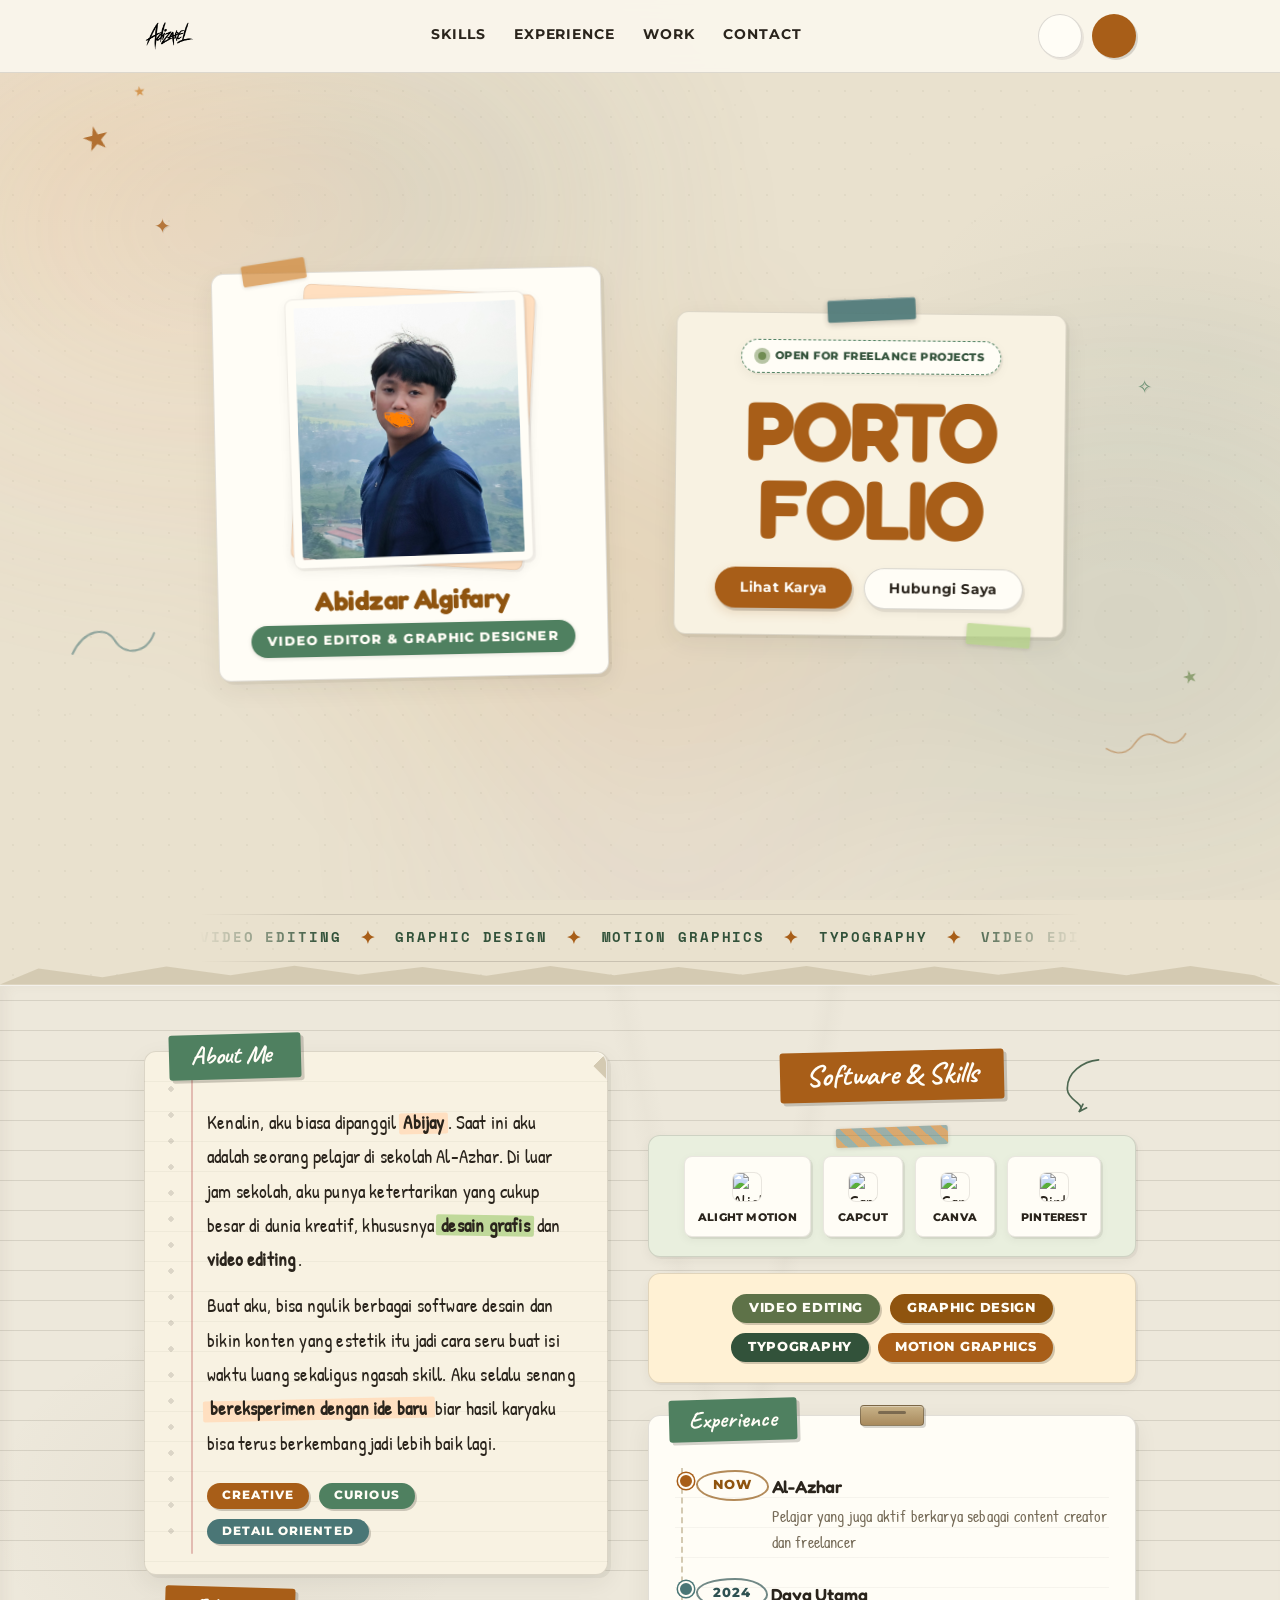
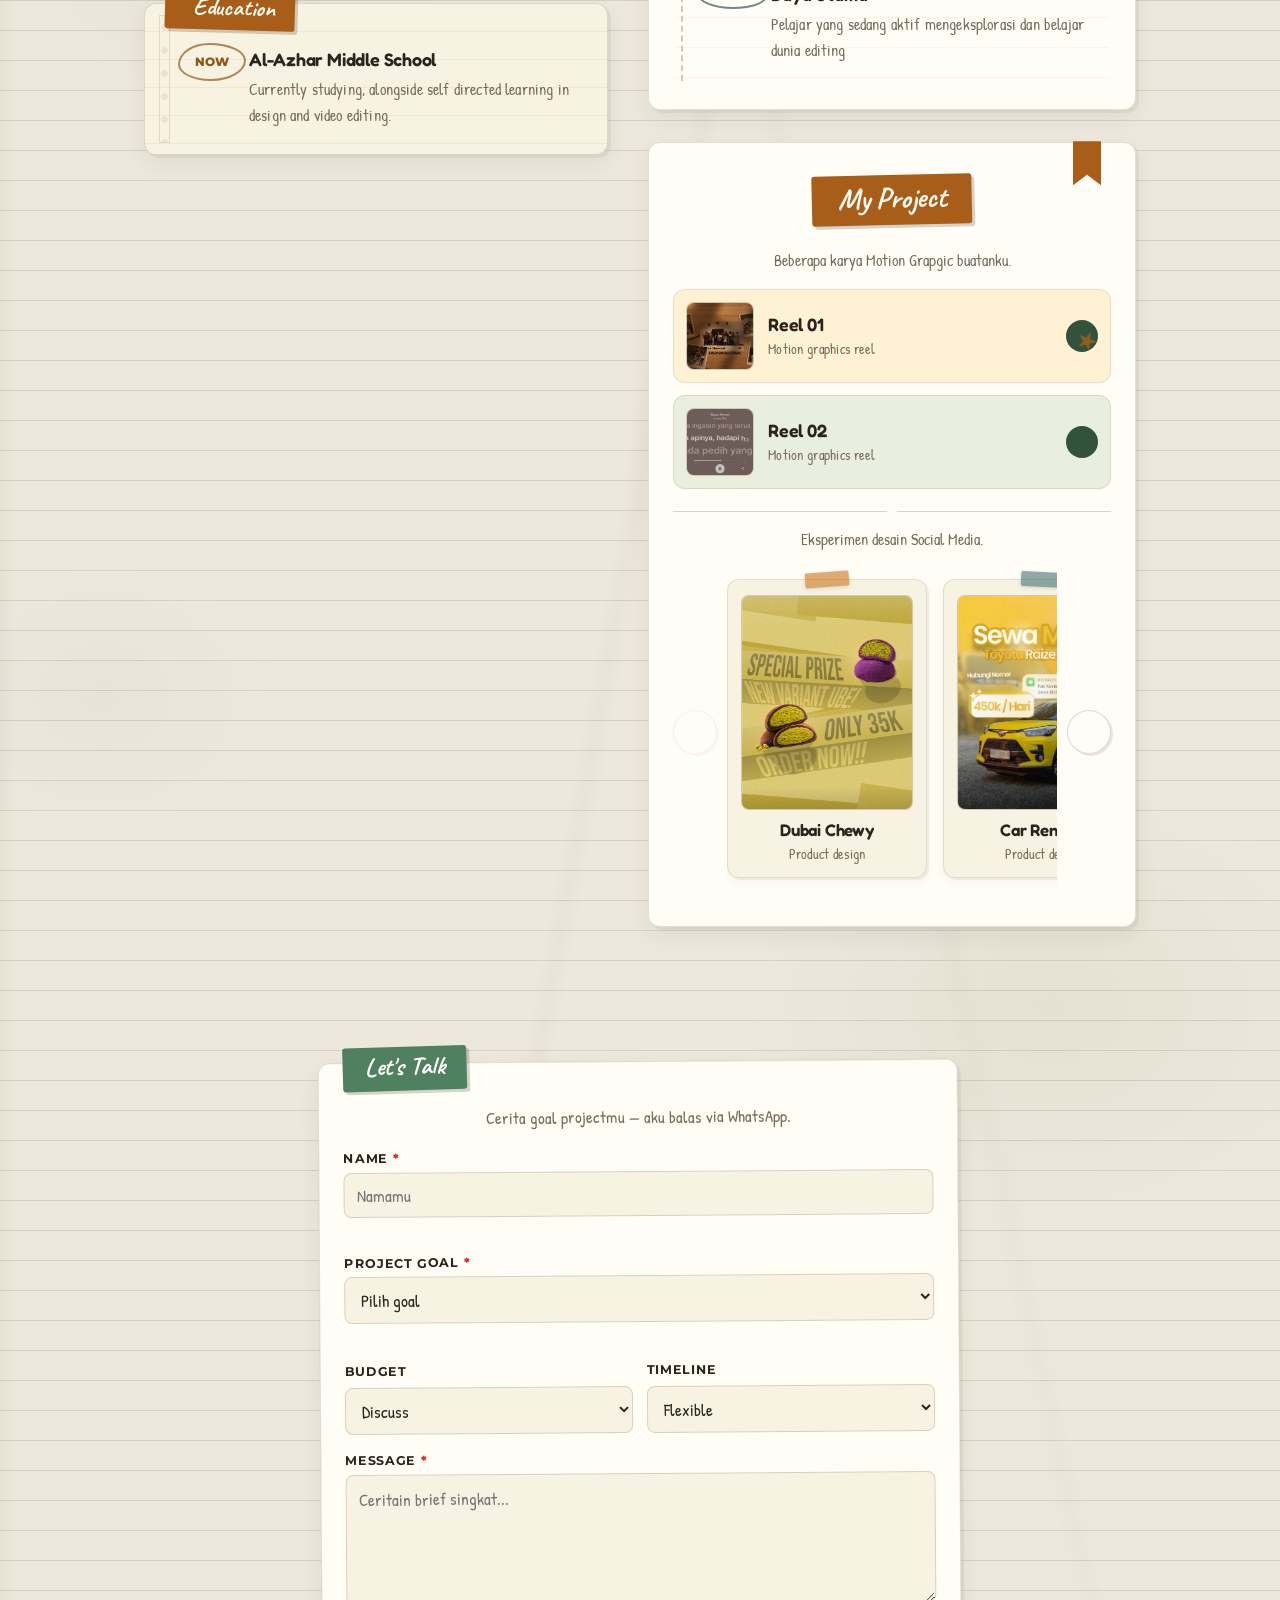
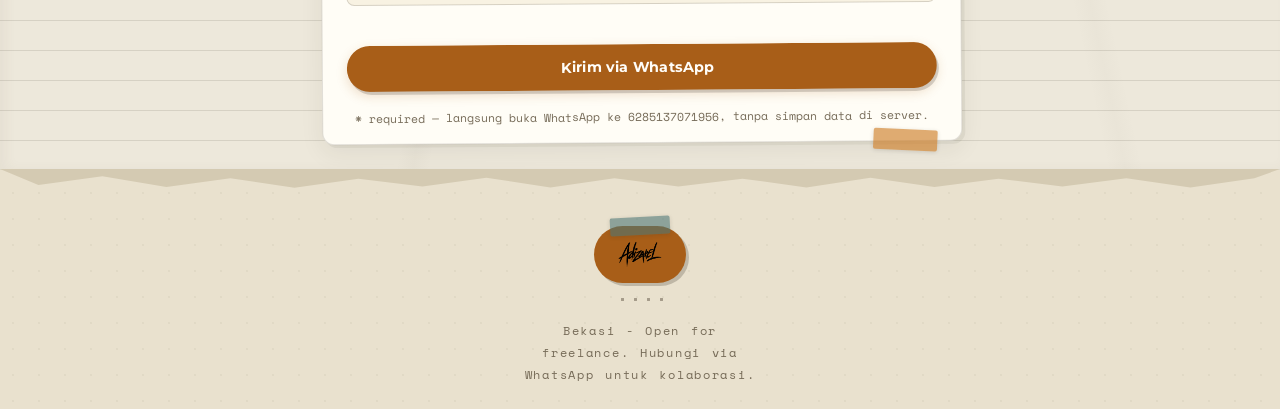
==== commit 56290371: "Update text in index.html for clarity and accuracy" ====
--- a/index.html
+++ b/index.html
@@ -173,7 +173,7 @@
                     <span class="corner-tape corner-tape-tr" aria-hidden="true"></span>
                     <h2 class="about-heading" id="aboutHeading">About Me <i class="ph-fill ph-pencil-simple" aria-hidden="true"></i></h2>
                     <div class="about-bio">
-                        <p>Kenalin, aku biasa dipanggil <strong>Abijay</strong>. Saat ini aku adalah seorang pelajar di Al-Azhar 44. Di luar jam sekolah, aku punya ketertarikan yang cukup besar di dunia kreatif, khususnya <strong>desain grafis</strong> dan <strong>video editing</strong>.</p>
+                        <p>Kenalin, aku biasa dipanggil <strong>Abijay</strong>. Saat ini aku adalah seorang pelajar di sekolah Al-Azhar. Di luar jam sekolah, aku punya ketertarikan yang cukup besar di dunia kreatif, khususnya <strong>desain grafis</strong> dan <strong>video editing</strong>.</p>
                         <p>Buat aku, bisa ngulik berbagai software desain dan bikin konten yang estetik itu jadi cara seru buat isi waktu luang sekaligus ngasah skill. Aku selalu senang <strong>bereksperimen dengan ide baru</strong> biar hasil karyaku bisa terus berkembang jadi lebih baik lagi.</p>
                     </div>
                     <div class="sticker-rail" aria-label="Karakter">
@@ -192,7 +192,7 @@
                     <div class="edu-item">
                         <span class="year">Now</span>
                         <div class="edu-detail">
-                            <h5>Al-Azhar 44</h5>
+                            <h5>Al-Azhar Middle School</h5>
                             <p>Currently studying, alongside self directed learning in design and video editing.</p>
                         </div>
                     </div>
@@ -268,7 +268,7 @@
                 <div class="work-stack">
                     <span class="washi-strip washi-strip-work" aria-hidden="true"></span>
                     <h2 class="section-title" id="workHeading">My Project</h2>
-                    <p class="work-sub">Beberapa karya Typography dan Mograph pilihan.</p>
+                    <p class="work-sub">Beberapa karya Motion Grapgic buatanku.</p>
 
                     <a class="work-entry tint-orange" href="https://www.instagram.com/reel/DZ91lYPSzGQ/?igsh=MTM0b3F3dnptODZ0eQ==" target="_blank" rel="noopener noreferrer" aria-label="Buka Reel 01 di Instagram">
                         <div class="work-thumb">
@@ -277,7 +277,7 @@
                         </div>
                         <div class="work-info">
                             <h5>Reel 01</h5>
-                            <p>Typography and motion graphics reel</p>
+                            <p>Motion graphics reel</p>
                         </div>
                         <div class="work-go" aria-hidden="true"><i class="ph-bold ph-arrow-up-right"></i></div>
                     </a>
@@ -289,7 +289,7 @@
                         </div>
                         <div class="work-info">
                             <h5>Reel 02</h5>
-                            <p>Typography and motion graphics reel</p>
+                            <p>Motion graphics reel</p>
                         </div>
                         <div class="work-go" aria-hidden="true"><i class="ph-bold ph-arrow-up-right"></i></div>
                     </a>
--- a/style.css
+++ b/style.css
@@ -1831,3 +1831,129 @@
     .site-nav { border-bottom: 1px solid CanvasText; }
     .btn-primary, .btn-ghost { border: 1px solid CanvasText; }
 }
+/* ================================================================
+   FIX FINAL: portfolio card — tombol lebih dekat + card tidak tinggi
+   ================================================================ */
+
+/* 1. Lepas stretch — tiap card tinggi mengikuti kontennya sendiri */
+.profile-card,
+.portfolio-card {
+    min-height: 0;
+    height: auto;
+    align-self: center;
+    justify-content: center;
+}
+
+/* 2. Padding dipersempit, seimbang atas-bawah */
+.profile-card { padding: 24px 24px 22px; }
+.portfolio-card { padding: 26px 26px; }
+
+/* 3. Jarak antar elemen di portfolio card */
+.portfolio-card .hero-badge-inline { margin-bottom: 18px; }
+.portfolio-card .hero-title { margin-bottom: 20px; }
+.portfolio-card .hero-ctas { margin-top: 0; padding-top: 0; }
+
+/* 4. Hero-inner: align center (bukan stretch) biar tiap card natural */
+@media (min-width: 769px) {
+    .hero-inner { align-items: center; }
+}
+
+/* 5. Mobile */
+@media (max-width: 640px) {
+    .profile-card { padding: 22px 18px 20px; }
+    .portfolio-card { padding: 22px 18px 24px; }
+    .portfolio-card .hero-badge-inline { margin-bottom: 16px; }
+    .portfolio-card .hero-title { margin-bottom: 18px; }
+}
+@media (max-width: 480px) {
+    .portfolio-card { padding: 20px 16px 22px; }
+    .portfolio-card .hero-badge-inline { margin-bottom: 14px; }
+    .portfolio-card .hero-title { margin-bottom: 16px; }
+}
+/* ================================================================
+   FIX: 
+   1) Hapus cover gradient navbar di mobile
+   2) Hiasan di kanan landing (non-simetris dengan kiri)
+   ================================================================ */
+
+/* ══ 1. Navbar mobile — kembali transparan (tanpa cover) ══ */
+@media (max-width: 640px) {
+    .site-nav,
+    .site-nav.scrolled {
+        background: transparent;
+        backdrop-filter: none;
+        -webkit-backdrop-filter: none;
+        border-bottom: none;
+        padding-bottom: 0;
+        box-shadow: none;
+    }
+    [data-theme="dark"] .site-nav,
+    [data-theme="dark"] .site-nav.scrolled {
+        background: transparent;
+    }
+    @media (prefers-color-scheme: dark) {
+        :root:not([data-theme]) .site-nav,
+        :root:not([data-theme]) .site-nav.scrolled {
+            background: transparent;
+        }
+    }
+}
+
+/* ══ 2. Hiasan kanan landing — non-simetris dengan kiri ══ */
+
+/* Bintang kanan-atas (posisi lebih rendah dari bintang kiri) */
+.deco-star-b {
+    display: block;
+    width: 20px; height: 20px;
+    background: var(--accent);
+    top: 24%; right: 8%;
+    transform: rotate(22deg) translate3d(calc(var(--pmx, 0) * -12px), calc(var(--pmy, 0) * -12px), 0);
+    opacity: .78;
+}
+
+/* Bintang kanan-bawah (warna lime, beda karakter dari kiri) */
+.deco-star-e {
+    display: block;
+    width: 14px; height: 14px;
+    background: var(--lime-dark);
+    bottom: 24%; right: 6.5%;
+    transform: rotate(-16deg) translate3d(calc(var(--pmx, 0) * -10px), calc(var(--pmy, 0) * -10px), 0);
+    opacity: .7;
+}
+
+/* Squiggle kanan (mirror dari squiggle kiri, tapi lebih kecil & posisi beda) */
+.deco-squiggle-a {
+    display: block;
+    width: 88px;
+    bottom: 16%; right: 7%;
+    stroke: var(--accent);
+    opacity: .45;
+    transform: rotate(172deg) translate3d(calc(var(--pmx, 0) * -14px), calc(var(--pmy, 0) * -14px), 0);
+}
+.deco-squiggle-a path { stroke-width: 2.4; }
+
+/* Sparkle kanan (warna emerald, posisi tengah-kanan) */
+.deco-sparkle-b {
+    display: block;
+    font-size: 1rem;
+    top: 42%; right: 10%;
+    color: var(--emerald);
+    transform: translate3d(calc(var(--pmx, 0) * -12px), calc(var(--pmy, 0) * -12px), 0);
+}
+
+/* ══ 3. Di mobile sebagian disembunyikan biar tidak crowded ══ */
+@media (max-width: 768px) {
+    .deco-squiggle-a,
+    .deco-sparkle-b { display: none; }
+    .deco-star-b {
+        width: 16px; height: 16px;
+        top: 20%; right: 5%;
+    }
+    .deco-star-e { display: none; }
+}
+@media (max-width: 480px) {
+    .deco-star-b {
+        width: 14px; height: 14px;
+        top: 18%; right: 5%;
+    }
+}
